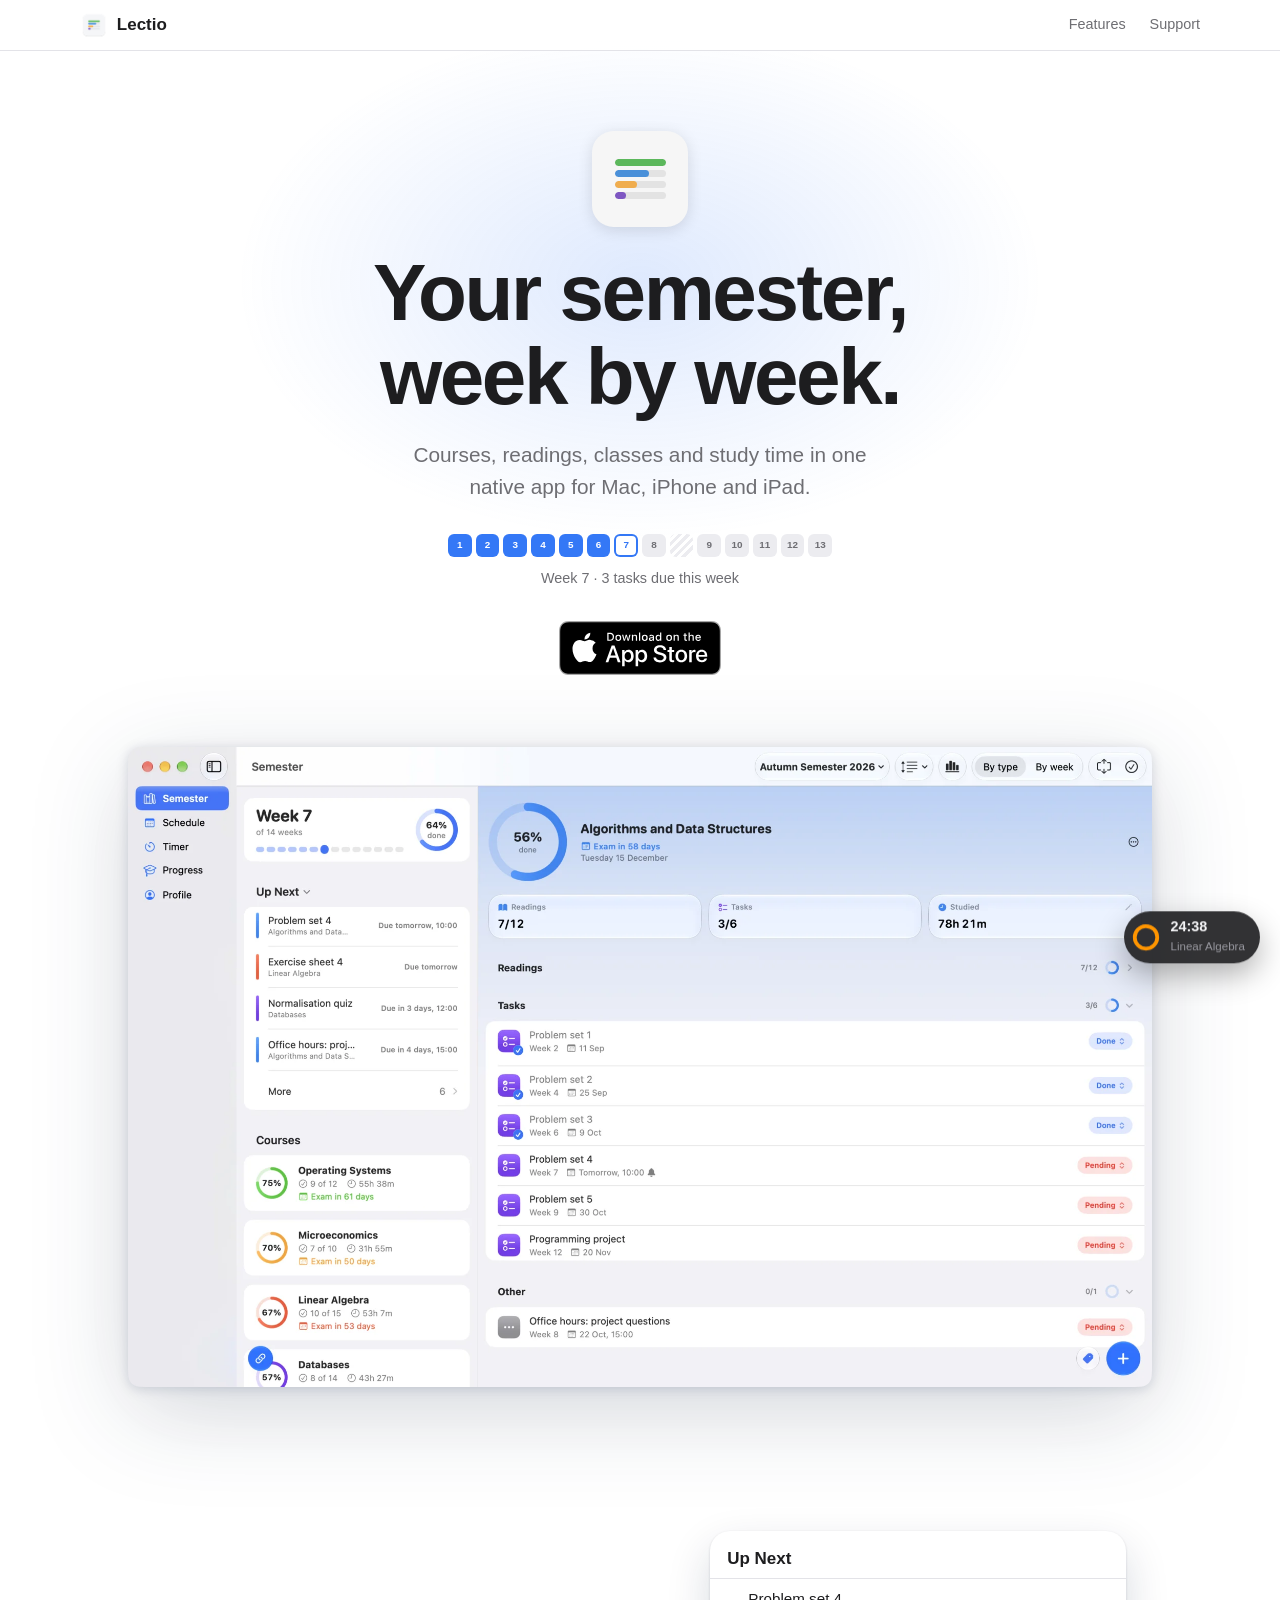
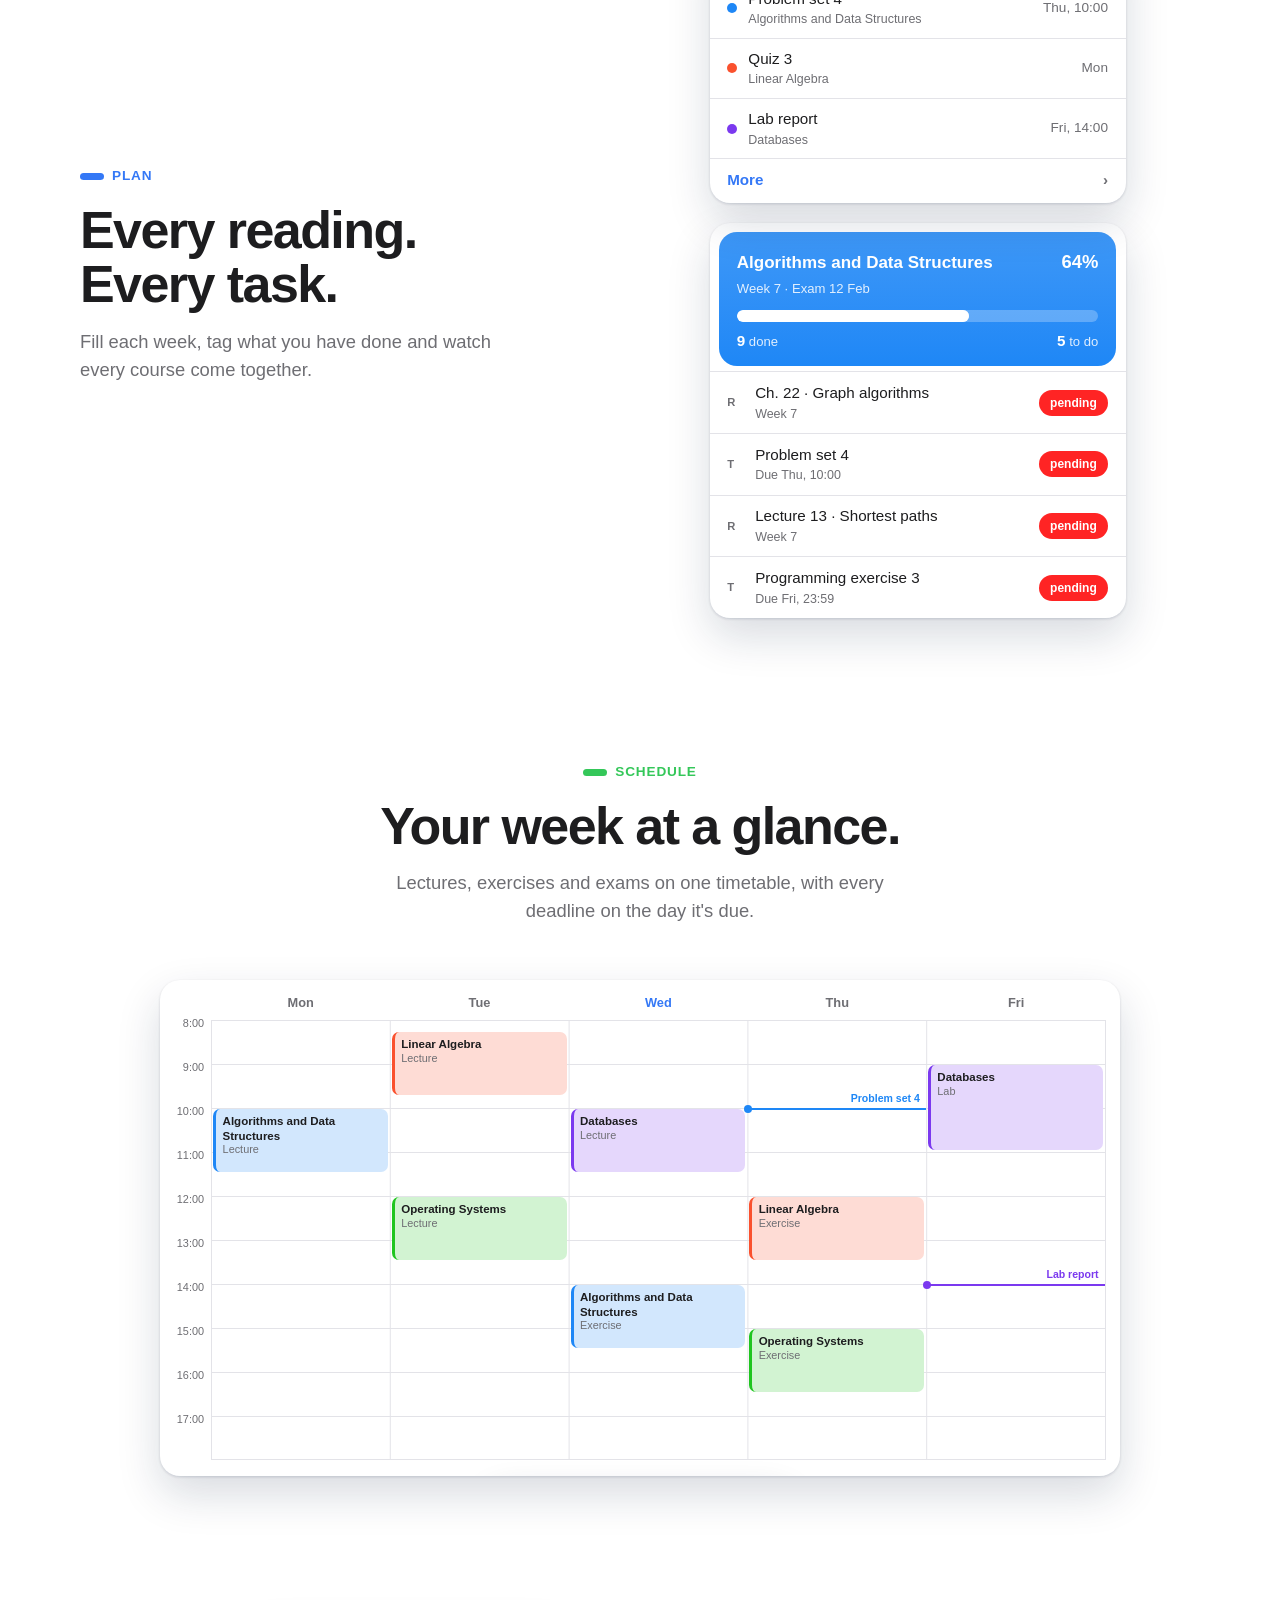
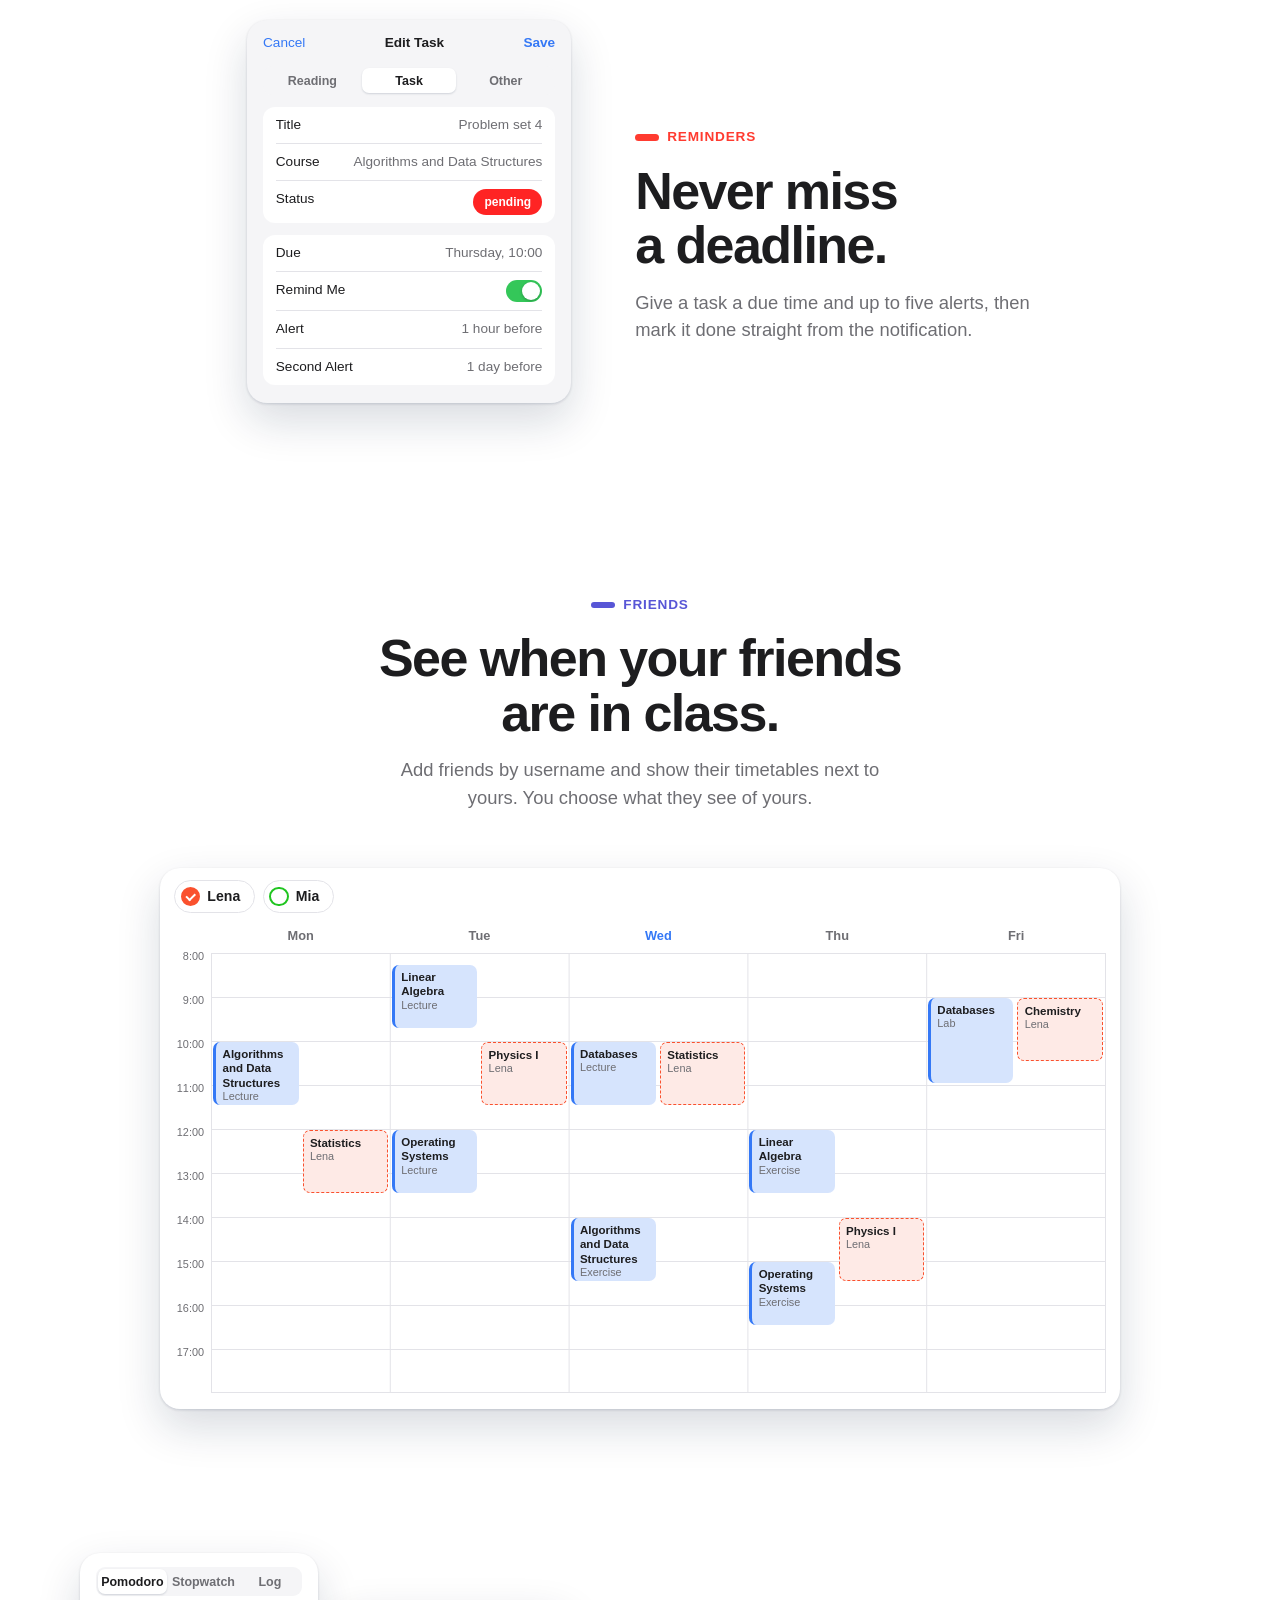
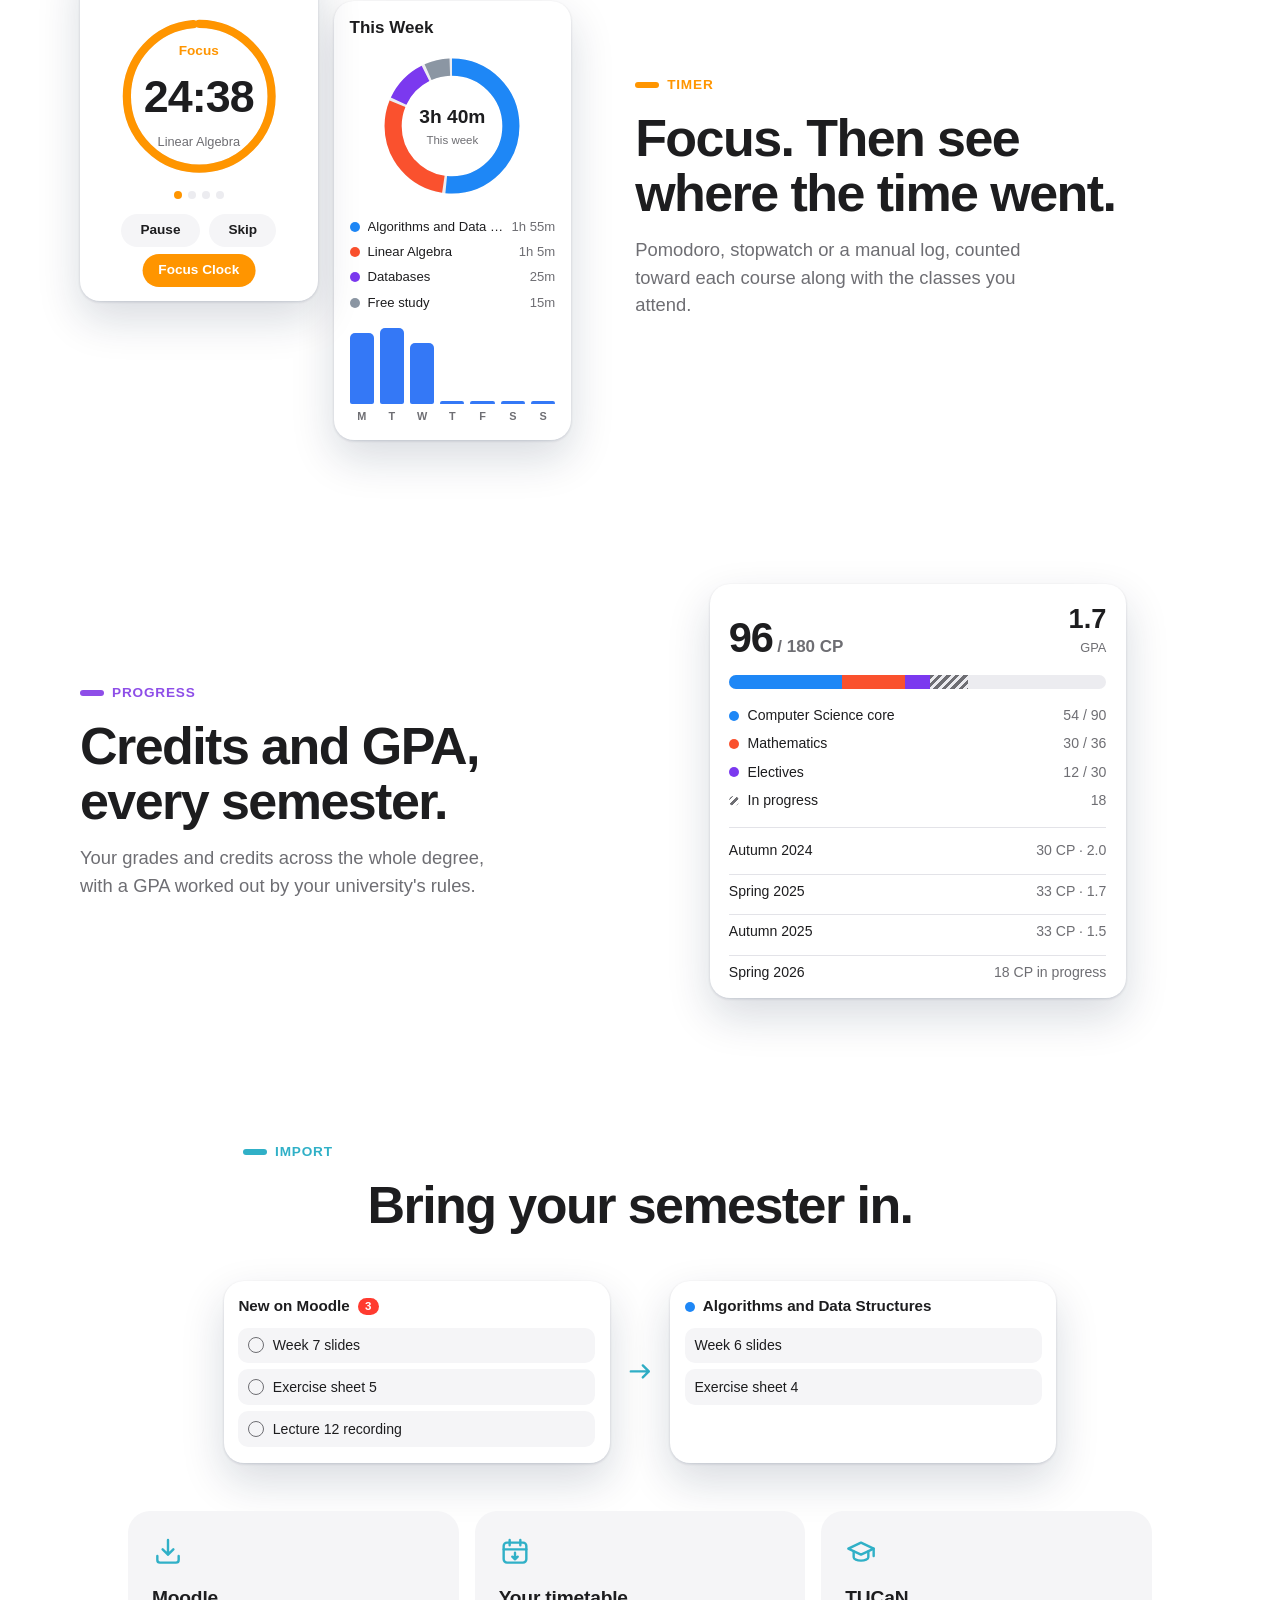
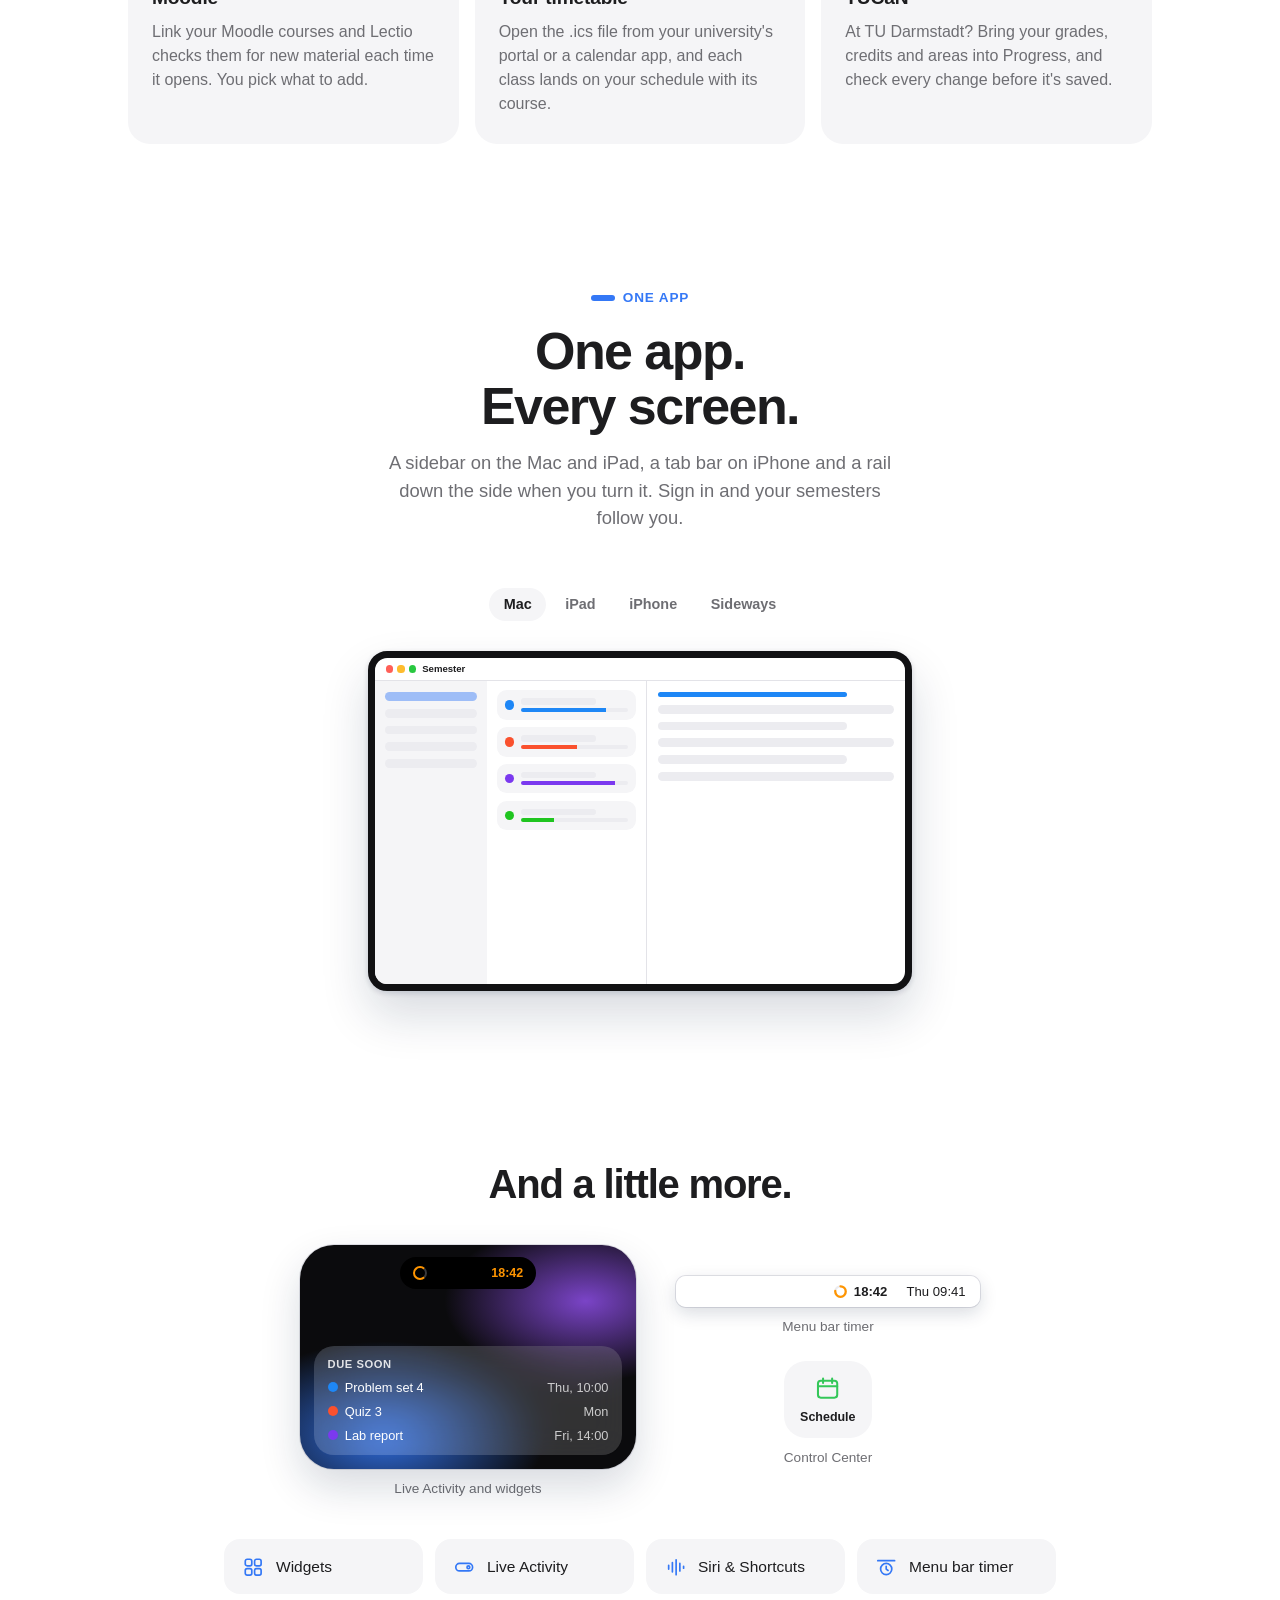
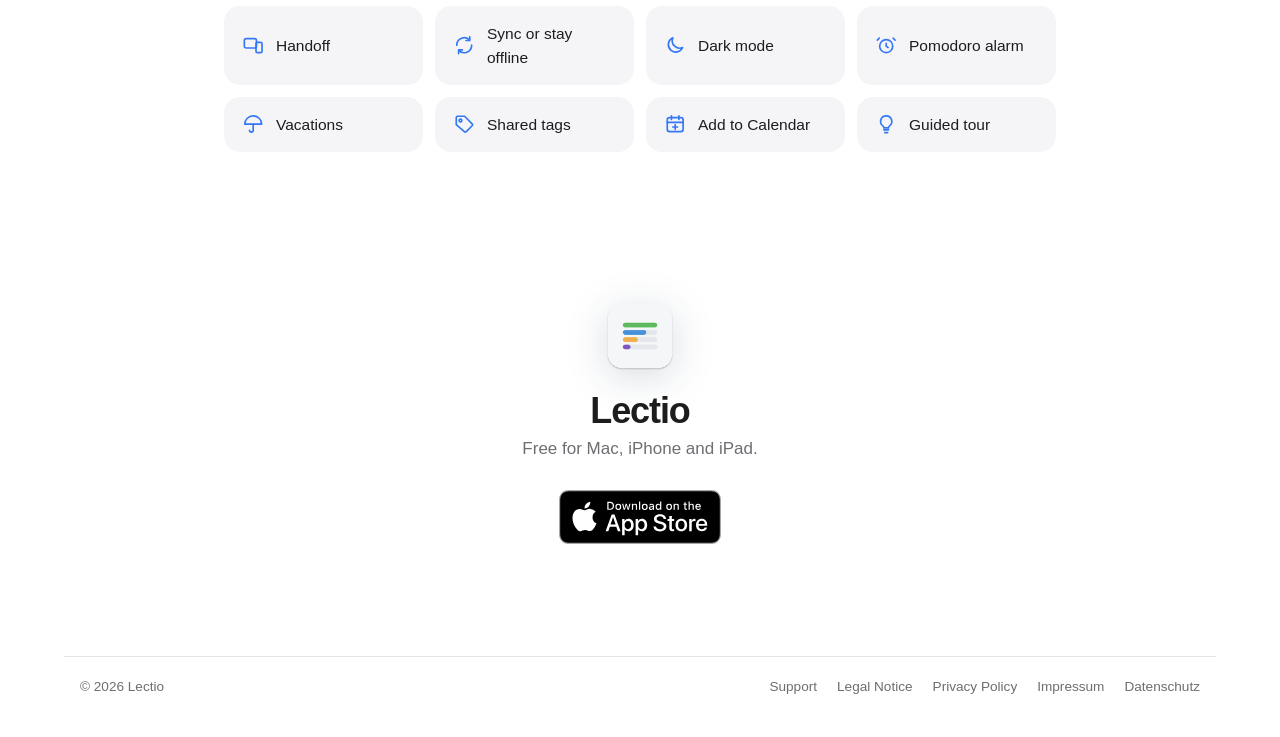
==== index.html @ 56766964 "[#] draw the course card with a layered bar instead of a ring" ====
<!doctype html>
<html lang="en">
<head>
<meta charset="utf-8">
<meta name="viewport" content="width=device-width, initial-scale=1">
<title>Lectio – Semester Planner for Mac, iPhone and iPad</title>
<meta name="description" content="Lectio plans your university semester: courses, weekly readings and tasks, your class schedule, a study timer and your credits. Free on the App Store for Mac, iPhone and iPad.">
<meta name="apple-itunes-app" content="app-id=6799411764">
<meta name="theme-color" content="#ffffff" media="(prefers-color-scheme: light)">
<meta name="theme-color" content="#0b0b0d" media="(prefers-color-scheme: dark)">
<meta property="og:type" content="website">
<meta property="og:site_name" content="Lectio">
<meta property="og:url" content="https://lectio.mateoarenas.dev/">
<meta property="og:title" content="Lectio – Semester Planner">
<meta property="og:description" content="Your semester, week by week. Free on the App Store for Mac, iPhone and iPad.">
<meta property="og:image" content="https://lectio.mateoarenas.dev/images/og-preview.jpg">
<meta property="og:image:width" content="1200">
<meta property="og:image:height" content="630">
<meta property="og:image:alt" content="Lectio's icon and the words “Your semester, week by week.” beside an iPhone showing week 7 of the semester and what is due next">
<meta name="twitter:card" content="summary_large_image">
<link rel="icon" type="image/png" href="favicon.png">
<link rel="apple-touch-icon" href="apple-touch-icon.png">
<link rel="stylesheet" href="style.css">
<script>document.documentElement.classList.add('js');</script>
</head>
<body>
<nav class="topbar">
<div class="topbar-inner">
<a class="brand" href="./"><img src="favicon.png" width="28" height="28" alt="">Lectio</a>
<p class="topbar-links">
<a href="#features">Features</a>
<a href="support.html">Support</a>
</p>
</div>
</nav>

<header class="hero">
<div class="mark hero-mark" aria-hidden="true">
<span><i style="--rest: 1"></i></span>
<span><i style="--rest: 0.684"></i></span>
<span><i style="--rest: 0.4375"></i></span>
<span><i style="--rest: 0.2206"></i></span>
</div>
<h1>Your semester,<br>week by week.</h1>
<p class="lede">Courses, readings, classes and study time in one native app for Mac, iPhone and iPad.</p>
<figure class="weeks">
<ol aria-hidden="true">
<li class="done">1</li><li class="done">2</li><li class="done">3</li><li class="done">4</li><li class="done">5</li><li class="done">6</li><li class="now">7</li><li>8</li><li class="vacation"></li><li>9</li><li>10</li><li>11</li><li>12</li><li>13</li>
</ol>
<figcaption>Week 7 · 3 tasks due this week</figcaption>
</figure>
<p class="cta"><a class="badge" href="https://apps.apple.com/app/lectio-semester-planner/id6799411764"><img src="images/app-store-badge.svg" width="162" height="54" alt="Download on the App Store"></a></p>

<div class="hero-shot">
<picture>
<source srcset="images/mac-dark.webp" media="(prefers-color-scheme: dark)">
<img class="mac" src="images/mac-course.webp" width="2000" height="1250" alt="Lectio on the Mac: a course's readings, tasks and other items next to the semester's courses and what is due next">
</picture>
</div>
</header>

<main id="features">
<section class="feature split">
<div class="copy reveal">
<p class="eyebrow" style="--c: var(--blue)">Plan</p>
<h2>Every reading.<br>Every task.</h2>
<p>Fill each week, tag what you have done and watch every course come together.</p>
</div>
<div class="visual planner reveal">
<div class="card upnext" role="img" aria-label="Up Next: Problem set 4 due Thursday at 10:00, Quiz 3 due Monday, Lab report due Friday at 14:00">
<p class="card-title">Up Next</p>
<ul aria-hidden="true">
<li style="--c: var(--ads)"><div class="row-inner"><span class="dot"></span><span class="row-text">Problem set 4<small>Algorithms and Data Structures</small></span><span class="when">Thu, 10:00</span></div></li>
<li style="--c: var(--linalg)" data-dismiss><div class="row-inner"><span class="dot"></span><span class="row-text">Quiz 3<small>Linear Algebra</small></span><span class="when">Mon</span></div><span class="swipe-action">Dismiss</span></li>
<li style="--c: var(--databases)"><div class="row-inner"><span class="dot"></span><span class="row-text">Lab report<small>Databases</small></span><span class="when">Fri, 14:00</span></div></li>
</ul>
<p class="more-row" aria-hidden="true">More<span>›</span></p>
<p class="undo-bar" aria-hidden="true">Quiz 3 dismissed<span>Undo</span></p>
</div>
<div class="card course" style="--c: var(--ads)">
<header>
<div class="course-top"><b>Algorithms and Data Structures</b><output class="course-percent">79%</output></div>
<small>Week 7 · Exam 12 Feb</small>
<div class="layers" aria-hidden="true"><i class="started" style="width: 85.71%"></i><i class="filled" style="width: 78.57%"></i></div>
<p class="layer-counts" aria-hidden="true"><span><b>11</b> done</span><span><b>1</b> started</span><span><b>2</b> to do</span></p>
</header>
<ul class="items">
<li class="done"><span class="kind" aria-label="Reading">R</span><span class="title">Ch. 22 · Graph algorithms<small>Week 7</small></span><button class="tag" type="button" style="--c: var(--tag-blue)" data-set="reading" data-tag="2">summarized</button></li>
<li><span class="kind" aria-label="Task">T</span><span class="title">Problem set 4<small>Due Thu, 10:00</small></span><button class="tag" type="button" style="--c: var(--tag-red)" data-set="task" data-tag="0">pending</button></li>
<li><span class="kind" aria-label="Reading">R</span><span class="title">Lecture 13 · Shortest paths<small>Week 7</small></span><button class="tag" type="button" style="--c: var(--tag-orange)" data-set="reading" data-tag="1">seen</button></li>
<li class="done"><span class="kind" aria-label="Task">T</span><span class="title">Programming exercise 3<small>Due Fri, 23:59</small></span><button class="tag" type="button" style="--c: var(--tag-blue)" data-set="task" data-tag="1">done</button></li>
</ul>
</div>
</div>
</section>

<section class="feature wide">
<div class="copy reveal">
<p class="eyebrow" style="--c: var(--green)">Schedule</p>
<h2>Your week at a glance.</h2>
<p>Lectures, exercises and exams on one timetable, with every deadline on the day it's due.</p>
</div>
<div class="visual reveal">
<div class="card timetable schedule-week" role="img" aria-label="A week's timetable: each course's lectures and exercises in its colour, and two deadlines on the days they are due">
<div aria-hidden="true">
<div class="tt-head"><span></span><span>Mon</span><span>Tue</span><span class="today">Wed</span><span>Thu</span><span>Fri</span></div>
<div class="tt-body">
<div class="tt-hours"><span>8:00</span><span>9:00</span><span>10:00</span><span>11:00</span><span>12:00</span><span>13:00</span><span>14:00</span><span>15:00</span><span>16:00</span><span>17:00</span></div>
<div class="tt-grid">
<div class="cls" style="--d: 1; --s: 10; --l: 1.5; --c: var(--ads)"><b>Algorithms and Data Structures</b><small>Lecture</small></div>
<div class="cls" style="--d: 2; --s: 8.25; --l: 1.5; --c: var(--linalg)"><b>Linear Algebra</b><small>Lecture</small></div>
<div class="cls" style="--d: 2; --s: 12; --l: 1.5; --c: var(--systems)"><b>Operating Systems</b><small>Lecture</small></div>
<div class="cls" style="--d: 3; --s: 10; --l: 1.5; --c: var(--databases)"><b>Databases</b><small>Lecture</small></div>
<div class="cls" style="--d: 3; --s: 14; --l: 1.5; --c: var(--ads)"><b>Algorithms and Data Structures</b><small>Exercise</small></div>
<div class="cls" style="--d: 4; --s: 12; --l: 1.5; --c: var(--linalg)"><b>Linear Algebra</b><small>Exercise</small></div>
<div class="cls" style="--d: 4; --s: 15; --l: 1.5; --c: var(--systems)"><b>Operating Systems</b><small>Exercise</small></div>
<div class="cls" style="--d: 5; --s: 9; --l: 2; --c: var(--databases)"><b>Databases</b><small>Lab</small></div>
<div class="due-mark" style="--d: 4; --s: 10; --c: var(--ads)"><span>Problem set 4</span></div>
<div class="due-mark" style="--d: 5; --s: 14; --c: var(--databases)"><span>Lab report</span></div>
<div class="drawn-class" style="--d: 1; --s: 14">New Class<small>14:00 – 15:30</small></div>
</div>
</div>
<div class="new-sheet">
<p class="sheet-tabs"><span class="on">Class</span><span>Import</span></p>
<p class="sheet-row"><span>Day</span><span>Monday</span></p>
<p class="sheet-row"><span>Time</span><span>14:00 – 15:30</span></p>
<p class="sheet-row"><span>Repeats</span><span>Every week</span></p>
</div>
</div>
</div>
</div>
</section>

<section class="feature split reverse">
<div class="copy reveal">
<p class="eyebrow" style="--c: var(--red)">Reminders</p>
<h2>Never miss<br>a deadline.</h2>
<p>Give a task a due time and up to five alerts, then mark it done straight from the notification.</p>
</div>
<div class="visual notify reveal">
<div class="card edit-sheet" role="img" aria-label="Lectio's Edit sheet for a task: Problem set 4, due Thursday at 10:00, with alerts one hour and one day before">
<div aria-hidden="true">
<p class="edit-bar"><span>Cancel</span><b>Edit Task</b><span class="save">Save</span></p>
<p class="sheet-tabs"><span>Reading</span><span class="on">Task</span><span>Other</span></p>
<div class="edit-group">
<p class="sheet-row"><span>Title</span><span>Problem set 4</span></p>
<p class="sheet-row"><span>Course</span><span>Algorithms and Data Structures</span></p>
<p class="sheet-row"><span>Status</span><span class="tag" style="--c: var(--tag-red)">pending</span></p>
</div>
<div class="edit-group">
<p class="sheet-row"><span>Due</span><span>Thursday, 10:00</span></p>
<p class="sheet-row"><span>Remind Me</span><span class="switch"></span></p>
<p class="sheet-row"><span>Alert</span><span>1 hour before</span></p>
<p class="sheet-row"><span>Second Alert</span><span>1 day before</span></p>
</div>
</div>
</div>
<div class="notification" aria-hidden="true">
<img src="favicon.png" width="38" height="38" alt="">
<div>
<p class="notification-app"><span>Lectio</span><span>now</span></p>
<p class="notification-title">Problem set 4</p>
<p>Algorithms and Data Structures</p>
<p>Due in 1 hour</p>
</div>
<span class="notification-action">Mark as Done</span>
</div>
</div>
</section>

<section class="feature wide">
<div class="copy reveal">
<p class="eyebrow" style="--c: var(--indigo)">Friends</p>
<h2>See when your friends<br>are in class.</h2>
<p>Add friends by username and show their timetables next to yours. You choose what they see of yours.</p>
</div>
<div class="visual reveal">
<div class="card timetable friends-week friends-on" style="--lanes: 2">
<p class="friend-checks">
<button class="friend-check" type="button" aria-pressed="true" data-friend="lena" style="--c: var(--lena)"><i></i>Lena</button>
<button class="friend-check" type="button" aria-pressed="false" data-friend="mia" style="--c: var(--mia)"><i></i>Mia</button>
</p>
<div role="img" aria-label="A week's timetable with your classes in blue and a friend's beside them, outlined in the friend's colour">
<div aria-hidden="true">
<div class="tt-head"><span></span><span>Mon</span><span>Tue</span><span class="today">Wed</span><span>Thu</span><span>Fri</span></div>
<div class="tt-body">
<div class="tt-hours"><span>8:00</span><span>9:00</span><span>10:00</span><span>11:00</span><span>12:00</span><span>13:00</span><span>14:00</span><span>15:00</span><span>16:00</span><span>17:00</span></div>
<div class="tt-grid">
<div class="cls mine" style="--d: 1; --s: 10; --l: 1.5; --c: var(--ads)"><b>Algorithms and Data Structures</b><small>Lecture</small></div>
<div class="cls mine" style="--d: 2; --s: 8.25; --l: 1.5; --c: var(--linalg)"><b>Linear Algebra</b><small>Lecture</small></div>
<div class="cls mine" style="--d: 2; --s: 12; --l: 1.5; --c: var(--systems)"><b>Operating Systems</b><small>Lecture</small></div>
<div class="cls mine" style="--d: 3; --s: 10; --l: 1.5; --c: var(--databases)"><b>Databases</b><small>Lecture</small></div>
<div class="cls mine" style="--d: 3; --s: 14; --l: 1.5; --c: var(--ads)"><b>Algorithms and Data Structures</b><small>Exercise</small></div>
<div class="cls mine" style="--d: 4; --s: 12; --l: 1.5; --c: var(--linalg)"><b>Linear Algebra</b><small>Exercise</small></div>
<div class="cls mine" style="--d: 4; --s: 15; --l: 1.5; --c: var(--systems)"><b>Operating Systems</b><small>Exercise</small></div>
<div class="cls mine" style="--d: 5; --s: 9; --l: 2; --c: var(--databases)"><b>Databases</b><small>Lab</small></div>
<div class="cls friend" data-friend="lena" style="--d: 1; --s: 12; --l: 1.5; --lane: 1; --c: var(--lena)"><b>Statistics</b><small>Lena</small></div>
<div class="cls friend" data-friend="lena" style="--d: 2; --s: 10; --l: 1.5; --lane: 1; --c: var(--lena)"><b>Physics I</b><small>Lena</small></div>
<div class="cls friend" data-friend="lena" style="--d: 3; --s: 10; --l: 1.5; --lane: 1; --c: var(--lena)"><b>Statistics</b><small>Lena</small></div>
<div class="cls friend" data-friend="lena" style="--d: 4; --s: 14; --l: 1.5; --lane: 1; --c: var(--lena)"><b>Physics I</b><small>Lena</small></div>
<div class="cls friend" data-friend="lena" style="--d: 5; --s: 9; --l: 1.5; --lane: 1; --c: var(--lena)"><b>Chemistry</b><small>Lena</small></div>
<div class="cls friend hidden" data-friend="mia" style="--d: 1; --s: 10; --l: 1.5; --lane: 2; --c: var(--mia)"><b>Algorithms and Data Structures</b><small>Mia</small></div>
<div class="cls friend hidden" data-friend="mia" style="--d: 2; --s: 14; --l: 2; --lane: 2; --c: var(--mia)"><b>Software Lab</b><small>Mia</small></div>
<div class="cls friend hidden" data-friend="mia" style="--d: 3; --s: 12; --l: 1.5; --lane: 2; --c: var(--mia)"><b>Logic</b><small>Mia</small></div>
<div class="cls friend hidden" data-friend="mia" style="--d: 4; --s: 12; --l: 1.5; --lane: 2; --c: var(--mia)"><b>Linear Algebra</b><small>Mia</small></div>
<div class="cls friend hidden" data-friend="mia" style="--d: 5; --s: 11; --l: 1.5; --lane: 2; --c: var(--mia)"><b>Logic</b><small>Mia</small></div>
</div>
</div>
</div>
</div>
</div>
</div>
</section>

<section class="feature split reverse">
<div class="copy reveal">
<p class="eyebrow" style="--c: var(--orange)">Timer</p>
<h2>Focus. Then see<br>where the time went.</h2>
<p>Pomodoro, stopwatch or a manual log, counted toward each course along with the classes you attend.</p>
</div>
<div class="visual timer-pair reveal">
<div class="timer-cards">
<div class="card timer-card">
<div role="img" aria-label="The pomodoro timer: 18 minutes 42 seconds left of a focus block for Linear Algebra">
<div aria-hidden="true">
<p class="sheet-tabs"><span class="on">Pomodoro</span><span>Stopwatch</span><span>Log</span></p>
<div class="timer-ring" style="--c: var(--orange)">
<svg viewBox="0 0 200 200"><circle class="ring-track" cx="100" cy="100" r="88"/><circle class="ring-fill" cx="100" cy="100" r="88" stroke-dasharray="552.92" stroke-dashoffset="139.34"/></svg>
<p class="timer-face"><span class="timer-phase">Focus</span><span class="timer-clock">18:42</span><span class="timer-course">Linear Algebra</span></p>
</div>
<p class="timer-dots"><i class="on"></i><i class="on"></i><i></i><i></i></p>
<p class="timer-buttons"><span>Pause</span><span>Skip</span></p>
<div class="phase-end">
<b>Focus block done</b>
<span>25 minutes for Linear Algebra</span>
<span class="phase-end-button go">Start Break</span>
<span class="phase-end-button">Keep Focusing</span>
</div>
</div>
</div>
<button class="focus-toggle" type="button" aria-pressed="false">Focus Clock</button>
</div>
<div class="card study-card">
<p class="card-title">This Week</p>
<div class="donut" role="img" aria-label="3 hours 40 minutes studied this week: Algorithms and Data Structures 1 hour 55 minutes, Linear Algebra 1 hour 5 minutes, Databases 25 minutes, free study 15 minutes">
<svg viewBox="0 0 160 160" aria-hidden="true"><circle class="ring-track" cx="80" cy="80" r="62"/><circle class="segment" cx="80" cy="80" r="62" style="stroke: var(--ads)" stroke-dasharray="200.63 389.56" stroke-dashoffset="0"/><circle class="segment" cx="80" cy="80" r="62" style="stroke: var(--linalg)" stroke-dasharray="112.1 389.56" stroke-dashoffset="-203.63"/><circle class="segment" cx="80" cy="80" r="62" style="stroke: var(--databases)" stroke-dasharray="41.27 389.56" stroke-dashoffset="-318.73"/><circle class="segment" cx="80" cy="80" r="62" style="stroke: var(--free-study)" stroke-dasharray="23.56 389.56" stroke-dashoffset="-363.0"/></svg>
<p class="donut-face" aria-hidden="true"><b>3h 40m</b><small>This week</small></p>
</div>
<ul class="study-legend" aria-hidden="true">
<li style="--c: var(--ads)"><span class="dot"></span><span>Algorithms and Data Structures</span><span>1h 55m</span></li>
<li style="--c: var(--linalg)"><span class="dot"></span><span>Linear Algebra</span><span>1h 5m</span></li>
<li style="--c: var(--databases)"><span class="dot"></span><span>Databases</span><span>25m</span></li>
<li style="--c: var(--free-study)"><span class="dot"></span><span>Free study</span><span>15m</span></li>
</ul>
<div class="day-bars"><button type="button" aria-pressed="false" aria-label="Monday: 1h 15m"><span class="bar" style="--h: 0.9375"></span><small>M</small></button><button type="button" aria-pressed="false" aria-label="Tuesday: 1h 20m"><span class="bar" style="--h: 1.0000"></span><small>T</small></button><button type="button" aria-pressed="false" aria-label="Wednesday: 1h 5m"><span class="bar" style="--h: 0.8125"></span><small>W</small></button><button type="button" aria-pressed="false" aria-label="Thursday: nothing yet"><span class="bar" style="--h: 0.0000"></span><small>T</small></button><button type="button" aria-pressed="false" aria-label="Friday: nothing yet"><span class="bar" style="--h: 0.0000"></span><small>F</small></button><button type="button" aria-pressed="false" aria-label="Saturday: nothing yet"><span class="bar" style="--h: 0.0000"></span><small>S</small></button><button type="button" aria-pressed="false" aria-label="Sunday: nothing yet"><span class="bar" style="--h: 0.0000"></span><small>S</small></button></div>
</div>
</div>
</div>
</section>

<section class="feature split">
<div class="copy reveal">
<p class="eyebrow" style="--c: var(--purple)">Progress</p>
<h2>Credits and GPA,<br>every semester.</h2>
<p>Your grades and credits across the whole degree, with a GPA worked out by your university's rules.</p>
</div>
<div class="visual reveal">
<div class="card progress-card" role="img" aria-label="Progress: 96 of 180 credits earned, 18 in progress, and a GPA of 1.7, gut, worked out by credits across four semesters">
<div aria-hidden="true">
<div class="progress-top">
<p class="credits"><b class="credit-count">96</b><span> / 180 CP</span></p>
<p class="gpa"><b class="gpa-value">1.7</b><span class="gpa-band">GPA · gut</span></p>
</div>
<p class="credit-bar"><i style="--c: var(--ads); --w: 30%"></i><i style="--c: var(--linalg); --w: 16.667%"></i><i style="--c: var(--databases); --w: 6.667%"></i><i class="in-progress" style="--w: 10%"></i></p>
<ul class="categories">
<li style="--c: var(--ads)"><span class="dot"></span>Computer Science core<span>54 / 90</span></li>
<li style="--c: var(--linalg)"><span class="dot"></span>Mathematics<span>30 / 36</span></li>
<li style="--c: var(--databases)"><span class="dot"></span>Electives<span>12 / 30</span></li>
<li class="in-progress"><span class="dot"></span>In progress<span>18</span></li>
</ul>
<ul class="semesters">
<li>Autumn 2024<span>30 CP · 2.0</span></li>
<li>Spring 2025<span>33 CP · 1.7</span></li>
<li>Autumn 2025<span>33 CP · 1.5</span></li>
<li>Spring 2026<span>18 CP in progress</span></li>
</ul>
</div>
</div>
</div>
</section>

<section class="feature imports" aria-labelledby="import-title">
<div class="copy reveal">
<p class="eyebrow" style="--c: var(--teal)">Import</p>
<h2 id="import-title">Bring your semester in.</h2>
</div>
<div class="moodle-sync reveal" role="img" aria-label="Three new files from Moodle, ticked and added to Algorithms and Data Structures, each marked New">
<div class="moodle-panels" aria-hidden="true">
<div class="card moodle-new">
<p class="card-title">New on Moodle <span class="badge-count none">0</span></p>
<ul>
<li class="added"><span class="check on"></span>Week 7 slides</li>
<li class="added"><span class="check on"></span>Exercise sheet 5</li>
<li class="added"><span class="check on"></span>Lecture 12 recording</li>
</ul>
</div>
<svg class="moodle-arrow" viewBox="0 0 24 24"><path d="M4 12h15m0 0-5-5m5 5-5 5"/></svg>
<div class="card moodle-course" style="--c: var(--ads)">
<p class="card-title"><span class="dot"></span>Algorithms and Data Structures</p>
<ul>
<li>Week 6 slides</li>
<li>Exercise sheet 4</li>
<li class="incoming">Week 7 slides<span class="new-pill">New</span></li>
<li class="incoming">Exercise sheet 5<span class="new-pill">New</span></li>
<li class="incoming">Lecture 12 recording<span class="new-pill">New</span></li>
</ul>
</div>
</div>
</div>
<ul class="reveal">
<li>
<svg viewBox="0 0 24 24" aria-hidden="true"><path d="M12 3v11m0 0-4-4m4 4 4-4M4 15v3a2 2 0 0 0 2 2h12a2 2 0 0 0 2-2v-3"/></svg>
<h3>Moodle</h3>
<p>Link your Moodle courses and Lectio checks them for new material each time it opens. You pick what to add.</p>
</li>
<li>
<svg viewBox="0 0 24 24" aria-hidden="true"><rect x="3.5" y="5" width="17" height="15" rx="2.5"/><path d="M3.5 10h17M8 3v4M16 3v4M12 12.5v5m0 0-2-2m2 2 2-2"/></svg>
<h3>Your timetable</h3>
<p>Open the .ics file from your university's portal or a calendar app, and each class lands on your schedule with its course.</p>
</li>
<li>
<svg viewBox="0 0 24 24" aria-hidden="true"><path d="M2.5 9.5 12 5l9.5 4.5L12 14z"/><path d="M6.5 11.5V16c0 1.4 2.5 2.5 5.5 2.5s5.5-1.1 5.5-2.5v-4.5M21.5 9.5V15"/></svg>
<h3>TUCaN</h3>
<p>At TU Darmstadt? Bring your grades, credits and areas into Progress, and check every change before it's saved.</p>
</li>
</ul>
</section>

<section class="feature wide one-app" aria-labelledby="one-app-title">
<div class="copy reveal">
<p class="eyebrow" style="--c: var(--accent)">One app</p>
<h2 id="one-app-title">One app.<br>Every screen.</h2>
<p>A sidebar on the Mac and iPad, a tab bar on iPhone and a rail down the side when you turn it. Sign in and your semesters follow you.</p>
</div>
<div class="visual reveal">
<p class="device-picker" role="group" aria-label="Show Lectio on">
<button type="button" aria-pressed="true" data-shape="mac">Mac</button>
<button type="button" aria-pressed="false" data-shape="ipad">iPad</button>
<button type="button" aria-pressed="false" data-shape="iphone">iPhone</button>
<button type="button" aria-pressed="false" data-shape="sideways">Sideways</button>
</p>
<div class="device-stage">
<div class="device" data-shape="mac" role="img" aria-label="Lectio on the Mac: a sidebar of sections, the course list and the open course">
<span class="d-top"><span class="d-lights"><i></i><i></i><i></i></span><span class="d-title">Semester</span><span class="d-tabs"><i></i><i></i><i></i><i></i><i></i></span></span>
<span class="d-rail"><i></i><i></i><i></i><i></i><i></i></span>
<span class="d-side"><i></i><i></i><i></i><i></i><i></i></span>
<span class="d-list"><span class="d-row" style="--c: var(--ads); --p: 79%"><i></i><b></b><s></s></span><span class="d-row" style="--c: var(--linalg); --p: 52%"><i></i><b></b><s></s></span><span class="d-row" style="--c: var(--databases); --p: 88%"><i></i><b></b><s></s></span><span class="d-row" style="--c: var(--systems); --p: 31%"><i></i><b></b><s></s></span></span>
<span class="d-detail"><i></i><i></i><i></i><i></i><i></i><i></i></span>
<span class="d-tab"><i></i><i></i><i></i><i></i><i></i></span>
</div>
</div>
</div>
</section>

<section class="more reveal" aria-labelledby="more-title">
<h2 id="more-title">And a little more.</h2>
<div class="system-pieces" aria-hidden="true">
<figure class="piece">
<div class="lock-screen">
<div class="island">
<p class="island-compact"><i></i><span class="island-clock">18:42</span></p>
<div class="island-open">
<p><small>Focus · Linear Algebra</small><b class="island-clock">18:42</b></p>
<p class="island-buttons"><span>❚❚</span><span>»</span></p>
</div>
</div>
<div class="widget">
<b>Due Soon</b>
<p style="--c: var(--ads)"><span class="dot"></span>Problem set 4<span>Thu, 10:00</span></p>
<p style="--c: var(--linalg)"><span class="dot"></span>Quiz 3<span>Mon</span></p>
<p style="--c: var(--databases)"><span class="dot"></span>Lab report<span>Fri, 14:00</span></p>
</div>
</div>
<figcaption>Live Activity and widgets</figcaption>
</figure>
<div class="piece-column">
<figure class="piece">
<p class="menu-bar"><span class="menu-timer"><svg viewBox="0 0 20 20"><circle cx="10" cy="10" r="7"/><circle class="menu-fill" cx="10" cy="10" r="7" stroke-dasharray="44" stroke-dashoffset="11"/></svg><span class="island-clock">18:42</span></span><span>Thu 09:41</span></p>
<figcaption>Menu bar timer</figcaption>
</figure>
<figure class="piece">
<p class="control"><svg viewBox="0 0 24 24"><rect x="3.5" y="5" width="17" height="15" rx="2.5"/><path d="M3.5 10h17M8 3v4M16 3v4"/></svg><span>Schedule</span></p>
<figcaption>Control Center</figcaption>
</figure>
</div>
</div>
<ul>
<li><svg viewBox="0 0 24 24" aria-hidden="true"><rect x="3.5" y="3.5" width="7" height="7" rx="2"/><rect x="13.5" y="3.5" width="7" height="7" rx="2"/><rect x="3.5" y="13.5" width="7" height="7" rx="2"/><rect x="13.5" y="13.5" width="7" height="7" rx="2"/></svg>Widgets</li>
<li><svg viewBox="0 0 24 24" aria-hidden="true"><rect x="3" y="8" width="18" height="8" rx="4"/><circle cx="16.5" cy="12" r="1.5"/></svg>Live Activity</li>
<li><svg viewBox="0 0 24 24" aria-hidden="true"><path d="M5 10v4M9 7v10M13 4v16M17 8v8M21 11v2"/></svg>Siri &amp; Shortcuts</li>
<li><svg viewBox="0 0 24 24" aria-hidden="true"><path d="M3 5h18"/><circle cx="12" cy="14" r="6"/><path d="M12 11v3l2 1.5"/></svg>Menu bar timer</li>
<li><svg viewBox="0 0 24 24" aria-hidden="true"><rect x="2.5" y="5" width="13" height="10" rx="2"/><rect x="15" y="9" width="6.5" height="11" rx="1.5"/></svg>Handoff</li>
<li><svg viewBox="0 0 24 24" aria-hidden="true"><path d="M20 12a8 8 0 0 1-14 5.3M4 12a8 8 0 0 1 14-5.3M18 3v4h-4M6 21v-4h4"/></svg>Sync or stay offline</li>
<li><svg viewBox="0 0 24 24" aria-hidden="true"><path d="M20 14.5A8 8 0 0 1 9.5 4a8 8 0 1 0 10.5 10.5z"/></svg>Dark mode</li>
<li><svg viewBox="0 0 24 24" aria-hidden="true"><circle cx="12" cy="13" r="7"/><path d="M12 10v3l2 1.5M4.5 4.5 2.5 6.5M19.5 4.5l2 2"/></svg>Pomodoro alarm</li>
<li><svg viewBox="0 0 24 24" aria-hidden="true"><path d="M3 12a9 9 0 0 1 18 0z"/><path d="M12 12v6.5a2 2 0 0 1-4 0"/></svg>Vacations</li>
<li><svg viewBox="0 0 24 24" aria-hidden="true"><path d="M3.5 12.4V5a1.5 1.5 0 0 1 1.5-1.5h7.4l8.1 8.1a1.5 1.5 0 0 1 0 2.1l-6.3 6.3a1.5 1.5 0 0 1-2.1 0z"/><circle cx="8" cy="8" r="1.5"/></svg>Shared tags</li>
<li><svg viewBox="0 0 24 24" aria-hidden="true"><rect x="3.5" y="5" width="17" height="15" rx="2.5"/><path d="M3.5 10h17M8 3v4M16 3v4M12 12.5v5M9.5 15h5"/></svg>Add to Calendar</li>
<li><svg viewBox="0 0 24 24" aria-hidden="true"><path d="M9.5 18h5M10.5 21h3"/><path d="M12 3a6 6 0 0 0-3.6 10.8c.7.5 1.1 1.3 1.1 2.2h5c0-.9.4-1.7 1.1-2.2A6 6 0 0 0 12 3z"/></svg>Guided tour</li>
</ul>
</section>

<section class="closing reveal">
<img src="icon-512.png" width="80" height="80" alt="">
<h2>Lectio</h2>
<p>Free for Mac, iPhone and iPad.</p>
<p class="cta"><a class="badge" href="https://apps.apple.com/app/lectio-semester-planner/id6799411764"><img src="images/app-store-badge.svg" width="162" height="54" alt="Download on the App Store" loading="lazy"></a></p>
</section>
</main>

<footer>
<p>© 2026 Lectio</p>
<p>
<a href="support.html">Support</a>
<a href="https://lectio-study-planner.github.io/lectio-legal-docs/impressum.en.html">Legal Notice</a>
<a href="https://lectio-study-planner.github.io/lectio-legal-docs/datenschutzerklaerung.en.html">Privacy Policy</a>
<a href="https://lectio-study-planner.github.io/lectio-legal-docs/impressum.de.html" lang="de">Impressum</a>
<a href="https://lectio-study-planner.github.io/lectio-legal-docs/datenschutzerklaerung.de.html" lang="de">Datenschutz</a>
</p>
</footer>

<div class="mini-player" aria-hidden="true">
<svg viewBox="0 0 32 32"><circle cx="16" cy="16" r="12"/><circle class="mini-fill" cx="16" cy="16" r="12" stroke-dasharray="75.4" stroke-dashoffset="19"/></svg>
<p><b class="mini-clock">18:42</b><small>Linear Algebra</small></p>
</div>

<script src="scenes.js" defer></script>
</body>
</html>
---- style.css ----
:root {
    color-scheme: light dark;
    --text: #1d1d1f;
    --muted: #6e6e73;
    --bg: #ffffff;
    --surface: #f5f5f7;
    --rule: #e3e3e8;
    --accent: #3478f6;
    --glow: rgb(52 120 246 / 0.16);
    --bar: rgb(255 255 255 / 0.72);
    --bezel: #111113;
    --shadow: rgb(15 30 60 / 0.16);
    --glass: rgb(255 255 255 / 0.8);
    --green: #34c759;
    --blue: #3478f6;
    --orange: #ff9500;
    --purple: #8e4ee8;
    --teal: #30b0c7;
    --indigo: #5856d6;
    --red: #ff3b30;

    /* The drawings: cards, tracks and the app's own colours */
    --card: #ffffff;
    --track: #ececf0;
    --ink: #0b0b0d;
    --mark-tile: #f6f6f6;
    --mark-track: #e3e3e3;
    /* Course colours, as the example semester wears them */
    --ads: #1e87f6;
    --linalg: #fa512e;
    --databases: #7b39ef;
    --systems: #20c520;
    /* The default reading and task tags' colours */
    --tag-red: #ff2424;
    --tag-orange: #ff720f;
    --tag-blue: #1f74ff;
    --tag-green: #11d459;
    --tag-grey: #8b96a3;
    --free-study: #8b96a3;
    /* Friends, in the colours FriendColors gives the first two */
    --lena: #fa512e;
    --mia: #20c520;

    /* Motion: one curve for what slides or fills into place, one with a
       little overshoot for what pops in, one for what changes shape. */
    --ease-out: cubic-bezier(0.22, 0.8, 0.24, 1);
    --ease-pop: cubic-bezier(0.3, 0.85, 0.3, 1.12);
    --ease-in-out: cubic-bezier(0.4, 0, 0.2, 1);
}

@media (prefers-color-scheme: dark) {
    :root {
        --text: #f5f5f7;
        --muted: #98989f;
        --bg: #0b0b0d;
        --surface: #1a1a1d;
        --rule: #2a2a2e;
        --accent: #4a8cff;
        --glow: rgb(74 140 255 / 0.18);
        --bar: rgb(11 11 13 / 0.72);
        --bezel: #2a2a2e;
        --shadow: rgb(0 0 0 / 0.5);
        --glass: rgb(44 44 48 / 0.8);
        --card: #1c1c1f;
        --track: #2e2e33;
        --mark-tile: #2b2b2b;
        --mark-track: #4d4d4d;
    }
}

* {
    box-sizing: border-box;
}

html {
    -webkit-text-size-adjust: 100%;
    scroll-behavior: smooth;
    scroll-padding-top: 4rem;
}

body {
    margin: 0;
    background: var(--bg);
    color: var(--text);
    font: 17px/1.5 -apple-system, BlinkMacSystemFont, "SF Pro Text", "Helvetica Neue", Helvetica,
        Arial, sans-serif;
    -webkit-font-smoothing: antialiased;
    overflow-wrap: break-word;
    overflow-x: clip;
}

a {
    color: var(--accent);
    text-decoration: none;
}

a:hover {
    text-decoration: underline;
}

img {
    max-width: 100%;
    height: auto;
}

h1,
h2 {
    font-family: -apple-system, BlinkMacSystemFont, "SF Pro Display", "Helvetica Neue", Helvetica,
        Arial, sans-serif;
    letter-spacing: -0.03em;
    line-height: 1.05;
    font-weight: 700;
}

/* The page's glow takes the colour of the section in the middle of the
   screen (scenes.js sets --tint from its eyebrow). */

@property --tint {
    syntax: "<color>";
    inherits: true;
    initial-value: transparent;
}

html {
    transition: --tint 1.2s var(--ease-in-out);
}

body::before {
    content: "";
    position: fixed;
    inset: 0;
    z-index: -1;
    pointer-events: none;
    background: radial-gradient(70% 50% at 50% 0%, color-mix(in srgb, var(--tint) 14%, transparent), transparent 75%);
}

/* Top bar */

.topbar {
    position: sticky;
    top: 0;
    z-index: 10;
    background: var(--bar);
    -webkit-backdrop-filter: saturate(180%) blur(20px);
    backdrop-filter: saturate(180%) blur(20px);
    border-bottom: 1px solid var(--rule);
}

.topbar-inner {
    max-width: 72rem;
    margin: 0 auto;
    padding: 0.7rem 16px;
    display: flex;
    align-items: center;
    justify-content: space-between;
}

.brand {
    display: flex;
    align-items: center;
    gap: 0.55rem;
    color: var(--text);
    font-weight: 600;
}

.brand:hover {
    text-decoration: none;
}

.brand img {
    border-radius: 7px;
}

.topbar-links {
    display: flex;
    gap: 1.5rem;
    margin: 0;
    font-size: 0.9rem;
}

.topbar-links a {
    color: var(--muted);
}

.topbar-links a:hover {
    color: var(--text);
    text-decoration: none;
}

/* Hero */

.hero {
    position: relative;
    text-align: center;
    padding: 5rem 16px 0;
    max-width: 72rem;
    margin: 0 auto;
}

.hero::before {
    content: "";
    position: absolute;
    inset: -4rem 0 auto;
    height: 46rem;
    background: radial-gradient(50% 50% at 50% 40%, var(--glow), transparent 70%);
    z-index: -1;
    pointer-events: none;
}

/* The app's mark, drawn as AppMark draws it: four bars in their tracks on
   the icon's 1024-point grid (tracks 544 by 76, 40 apart). While it is on
   screen each bar fills its track and drops back, a little after the one
   above, as on the app's loading screen (loadingMarkShares). */

.mark {
    --size: 96px;
    width: var(--size);
    height: var(--size);
    border-radius: 22.5%;
    background: var(--mark-tile);
    box-shadow: 0 calc(var(--size) * 0.03) calc(var(--size) * 0.16) rgb(0 0 0 / 0.12);
    display: grid;
    align-content: center;
    justify-content: center;
    gap: calc(var(--size) * 40 / 1024);
}

.mark span {
    display: block;
    width: calc(var(--size) * 544 / 1024);
    height: calc(var(--size) * 76 / 1024);
    border-radius: 999px;
    background: var(--mark-track);
    overflow: hidden;
}

.mark i {
    display: block;
    height: 100%;
    width: calc(var(--rest) * 100%);
    border-radius: 999px;
}

.mark span:nth-child(1) i { background: #5cb85c; }
.mark span:nth-child(2) i { background: #4a90d9; animation-delay: 0.12s; }
.mark span:nth-child(3) i { background: #f0ad4e; animation-delay: 0.24s; }
.mark span:nth-child(4) i { background: #7e57c2; animation-delay: 0.36s; }

.mark.playing i {
    animation-name: mark-fill;
    animation-duration: 2s;
    animation-iteration-count: infinite;
}

@keyframes mark-fill {
    0% { width: calc(var(--rest) * 100%); animation-timing-function: ease-in-out; }
    27.5% { width: 100%; animation-timing-function: linear; }
    47.5% { width: 100%; animation-timing-function: ease-in-out; }
    75%,
    100% { width: calc(var(--rest) * 100%); }
}

.hero-mark {
    margin: 0 auto 1.5rem;
}

/* The semester's weeks up to this one, a vacation week among them */

.weeks {
    margin: 2rem auto 0;
    max-width: 24rem;
}

.weeks ol {
    list-style: none;
    margin: 0;
    padding: 0;
    display: grid;
    grid-template-columns: repeat(14, 1fr);
    gap: 4px;
}

.weeks li {
    aspect-ratio: 1;
    border-radius: 6px;
    background: var(--track);
    color: var(--muted);
    font-size: 0.62rem;
    font-weight: 600;
    display: grid;
    place-items: center;
    transition: background 0.35s, color 0.35s, box-shadow 0.35s;
}

.weeks li.done {
    background: var(--accent);
    color: #ffffff;
}

.weeks li.now {
    background: var(--bg);
    color: var(--accent);
    box-shadow: inset 0 0 0 2px var(--accent);
}

.weeks li.now.pulse {
    animation: week-pulse 1.8s ease-in-out infinite;
}

@keyframes week-pulse {
    50% { box-shadow: inset 0 0 0 2px var(--accent), 0 0 0 5px var(--glow); }
}

.weeks li.vacation {
    background: repeating-linear-gradient(135deg, var(--track) 0 3px, transparent 3px 6px);
}

.weeks figcaption {
    margin-top: 0.65rem;
    font-size: 0.9rem;
    color: var(--muted);
}

.hero h1 {
    font-size: clamp(2.6rem, 8vw, 5rem);
    margin: 0;
}

.lede {
    max-width: 30rem;
    margin: 1.25rem auto 0;
    font-size: clamp(1.1rem, 2.4vw, 1.3rem);
    color: var(--muted);
}

.cta {
    margin: 2rem 0 0;
}

/* Apple's badge artwork, shown as it is: no shadow, filter or recolouring.
   The radius only rounds the focus ring to the badge's corners. */
.badge {
    display: inline-block;
    vertical-align: top;
    border-radius: 9px;
}

.badge img {
    display: block;
    width: auto;
    height: 54px;
}

.hero-shot {
    position: relative;
    margin: 4.5rem auto 0;
    max-width: 64rem;
}

/* The Mac shot carries the window's own rounded corners, so a drop shadow
   follows them. */

.mac {
    display: block;
    width: 100%;
    filter: drop-shadow(0 24px 48px var(--shadow)) drop-shadow(0 2px 6px var(--shadow));
}

/* As the page loads, the hero's parts rise into place one after another:
   the mark, the headline, the line under it, the weeks, the badge and last
   the Mac. Their finished place is where they stand without motion. */

@media (prefers-reduced-motion: no-preference) {
    .hero > * {
        animation: hero-rise 0.9s var(--ease-out) both;
    }

    .hero > .hero-mark {
        animation: hero-mark-in 0.8s var(--ease-pop) both;
    }

    .hero > h1 { animation-delay: 0.08s; }
    .hero > .lede { animation-delay: 0.16s; }
    .hero > .weeks { animation-delay: 0.24s; }
    .hero > .cta { animation-delay: 0.32s; }

    .hero > .hero-shot {
        animation: hero-shot-rise 1.2s var(--ease-out) 0.4s both;
    }
}

@keyframes hero-rise {
    from {
        opacity: 0;
        transform: translateY(18px);
    }
}

@keyframes hero-mark-in {
    from {
        opacity: 0;
        transform: scale(0.82);
    }
}

@keyframes hero-shot-rise {
    from {
        opacity: 0;
        transform: translateY(56px) scale(0.97);
    }
}

/* Features */

main {
    max-width: 72rem;
    margin: 0 auto;
    padding: 0 16px;
}

.feature {
    padding: 9rem 0 0;
}

.copy h2 {
    font-size: clamp(2rem, 5vw, 3.25rem);
    margin: 0;
}

.copy p {
    margin: 1rem 0 0;
    font-size: 1.15rem;
    color: var(--muted);
    max-width: 26rem;
}

.copy .eyebrow {
    display: flex;
    align-items: center;
    gap: 0.5rem;
    margin: 0 0 1rem;
    font-size: 0.85rem;
    font-weight: 600;
    letter-spacing: 0.06em;
    text-transform: uppercase;
    color: var(--c);
}

.eyebrow::before {
    content: "";
    width: 1.5rem;
    height: 0.4rem;
    border-radius: 999px;
    background: var(--c);
}

.split {
    display: grid;
    grid-template-columns: 1fr 1.15fr;
    align-items: center;
    gap: 4rem;
}

.split.reverse .copy {
    order: 2;
}

.wide {
    text-align: center;
}

.wide .copy p {
    max-width: 32rem;
    margin-left: auto;
    margin-right: auto;
}

.wide .eyebrow {
    justify-content: center;
}

.wide .visual {
    margin: 3.5rem auto 0;
    max-width: 60rem;
}

/* Drawn cards: pieces of the app's screens in its own colours */

.card {
    background: var(--card);
    border-radius: 20px;
    box-shadow: 0 18px 44px var(--shadow), 0 1px 3px var(--shadow);
    text-align: left;
    overflow: hidden;
}

.card-title {
    margin: 0 1.1rem 0.4rem;
    font-weight: 700;
}

.card ul {
    list-style: none;
    margin: 0;
    padding: 0;
}

.dot {
    flex: none;
    width: 10px;
    height: 10px;
    border-radius: 50%;
    background: var(--c);
}

.ring-track {
    stroke: var(--track);
}

.ring-fill {
    stroke: var(--c);
    stroke-linecap: round;
    transition: stroke-dashoffset 0.7s var(--ease-out);
}

/* A progress bar in the app icon's shape: a capsule per layer from the
   leading edge, started under done, over a translucent white track. */
.layers {
    position: relative;
    height: 12px;
    margin-top: 0.5rem;
    border-radius: 999px;
    background: rgba(255, 255, 255, 0.26);
    overflow: hidden;
}

.layers i {
    position: absolute;
    inset: 0 auto 0 0;
    min-width: 12px;
    border-radius: 999px;
    transition: width 0.7s var(--ease-out);
}

.layers .filled {
    background: #ffffff;
}

.layers .started {
    background: rgba(255, 255, 255, 0.55);
}

/* Plan: Up Next above a course */

.planner {
    display: grid;
    gap: 1.25rem;
    width: 100%;
    max-width: 26rem;
    margin: 0 auto;
}

.upnext {
    position: relative;
    padding-top: 0.9rem;
}

.upnext li {
    position: relative;
    background: var(--red);
    border-top: 1px solid var(--rule);
    /* One row track that closes from the row's own height to none, so the
       collapse moves from its first frame to its last. */
    display: grid;
    grid-template-rows: 1fr;
    transition: grid-template-rows 0.4s var(--ease-in-out), border-color 0.4s;
    overflow: hidden;
}

.row-inner {
    position: relative;
    z-index: 1;
    min-height: 0;
    display: grid;
    grid-template-columns: auto 1fr auto;
    align-items: center;
    gap: 0.7rem;
    padding: 0.55rem 1.1rem;
    background: var(--card);
    transition: transform 0.45s var(--ease-out),
        padding-block 0.4s var(--ease-in-out);
}

.row-text {
    min-width: 0;
    font-size: 0.95rem;
}

.row-text small,
.items .title small {
    display: block;
    color: var(--muted);
    font-size: 0.78rem;
}

.when {
    color: var(--muted);
    font-size: 0.85rem;
    font-variant-numeric: tabular-nums;
}

.swipe-action {
    position: absolute;
    right: 0;
    top: 0;
    bottom: 0;
    width: 6rem;
    display: grid;
    place-items: center;
    color: #ffffff;
    font-size: 0.85rem;
    font-weight: 600;
}

.upnext li.swiped .row-inner {
    transform: translateX(-6rem);
}

.upnext li.gone {
    grid-template-rows: 0fr;
    border-color: transparent;
}

.upnext li.gone .row-inner {
    padding-block: 0;
}

.more-row {
    display: flex;
    justify-content: space-between;
    margin: 0;
    padding: 0.6rem 1.1rem 0.7rem;
    border-top: 1px solid var(--rule);
    color: var(--accent);
    font-weight: 600;
    font-size: 0.95rem;
}

.more-row span {
    color: var(--muted);
}

.undo-bar {
    position: absolute;
    left: 50%;
    bottom: 0.6rem;
    z-index: 2;
    display: flex;
    gap: 1.1rem;
    margin: 0;
    padding: 0.5rem 1.1rem;
    border-radius: 999px;
    background: var(--glass);
    -webkit-backdrop-filter: saturate(180%) blur(20px);
    backdrop-filter: saturate(180%) blur(20px);
    box-shadow: 0 8px 24px var(--shadow), 0 0 0 1px var(--rule);
    font-size: 0.88rem;
    white-space: nowrap;
    transform: translate(-50%, 180%);
    transition: transform 0.45s var(--ease-out);
}

.undo-bar span {
    color: var(--accent);
    font-weight: 600;
}

.undo-bar.in {
    transform: translate(-50%, 0);
}

/* The course's card in its colour, as the app opens a course. */
.course header {
    display: grid;
    gap: 0.2rem;
    margin: 0.6rem 0.6rem 0.35rem;
    padding: 1rem 1.1rem 0.9rem;
    border-radius: 18px;
    color: #ffffff;
    background: linear-gradient(180deg, color-mix(in srgb, var(--c) 86%, #ffffff), var(--c));
}

.course-top {
    display: flex;
    align-items: baseline;
    gap: 0.75rem;
}

.course header b {
    flex: 1;
    min-width: 0;
    line-height: 1.3;
}

.course-percent {
    font-size: 1.15rem;
    font-weight: 700;
    font-variant-numeric: tabular-nums;
}

.course header small {
    color: rgba(255, 255, 255, 0.86);
    font-size: 0.82rem;
}

.layer-counts {
    display: flex;
    gap: 1rem;
    margin: 0.35rem 0 0;
    color: rgba(255, 255, 255, 0.86);
    font-size: 0.82rem;
}

.layer-counts b {
    color: #ffffff;
    font-size: 0.95rem;
    font-variant-numeric: tabular-nums;
}

.layer-counts span:last-child {
    margin-left: auto;
}

.items li {
    display: grid;
    grid-template-columns: auto 1fr auto;
    align-items: center;
    gap: 0.65rem;
    padding: 0.6rem 1.1rem;
    border-top: 1px solid var(--rule);
    font-size: 0.95rem;
}

.kind {
    width: 1.1rem;
    color: var(--muted);
    font-size: 0.7rem;
    font-weight: 700;
}

.items .title {
    min-width: 0;
    transition: color 0.3s;
}

.items li.done .title {
    color: var(--muted);
}

.tag {
    border: 0;
    border-radius: 999px;
    padding: 0.25rem 0.7rem;
    background: var(--c);
    color: #ffffff;
    font: inherit;
    font-size: 0.75rem;
    font-weight: 600;
    white-space: nowrap;
    cursor: pointer;
    transition: background 0.3s, filter 0.2s, transform 0.2s var(--ease-pop);
}

.tag:focus-visible {
    outline: 2px solid var(--accent);
    outline-offset: 2px;
}

.tag.bump {
    animation: tag-bump 0.35s ease;
}

@keyframes tag-bump {
    40% { transform: scale(1.15); }
}

/* Schedule: a week's timetable. Each class sits by its day (--d, Monday 1),
   start (--s, in hours) and length (--l), in its lane (--lane) of the
   timetable's --lanes, so friends' classes can stand beside it. */

.timetable {
    --hour: 44px;
    --start: 8;
    --lanes: 1;
    position: relative;
    padding: 0.8rem 0.9rem 1rem 0.4rem;
}

.tt-head,
.tt-body {
    display: grid;
    grid-template-columns: 2.8rem 1fr;
}

.tt-head {
    grid-template-columns: 2.8rem repeat(5, 1fr);
    padding-bottom: 0.5rem;
    color: var(--muted);
    font-size: 0.8rem;
    font-weight: 600;
    text-align: center;
}

.tt-head .today {
    color: var(--accent);
}

.tt-hours {
    display: grid;
    grid-template-rows: repeat(10, var(--hour));
    color: var(--muted);
    font-size: 0.68rem;
    font-variant-numeric: tabular-nums;
    text-align: right;
    padding-right: 0.45rem;
}

.tt-hours span {
    transform: translateY(-0.5em);
}

.tt-grid {
    position: relative;
    height: calc(10 * var(--hour));
    background-image:
        linear-gradient(var(--rule) 1px, transparent 1px),
        linear-gradient(90deg, var(--rule) 1px, transparent 1px);
    background-size: 100% var(--hour), 20% 100%;
    border-right: 1px solid var(--rule);
    border-bottom: 1px solid var(--rule);
}

.cls,
.drawn-class {
    position: absolute;
    top: calc((var(--s) - var(--start)) * var(--hour) + 1px);
    left: calc((var(--d) - 1) * 20% + var(--lane, 0) * 20% / var(--lanes) + 2px);
    width: calc(20% / var(--lanes) - 4px);
    height: calc(var(--l, 1.5) * var(--hour) - 3px);
    overflow: hidden;
    border-radius: 7px;
    padding: 0.3rem 0.4rem;
    font-size: 0.72rem;
    line-height: 1.25;
    text-align: left;
    overflow-wrap: normal;
    hyphens: auto;
}

.cls {
    background: color-mix(in srgb, var(--c) 20%, var(--card));
    border-left: 3px solid var(--c);
    transition: opacity 0.35s, transform 0.45s var(--ease-pop),
        left 0.5s var(--ease-out), width 0.5s var(--ease-out),
        background 0.4s, border-color 0.4s;
}

.cls b {
    display: block;
    font-weight: 600;
}

.cls small,
.drawn-class small {
    display: block;
    color: var(--muted);
    font-size: 0.68rem;
}

.cls.hidden {
    opacity: 0;
    transform: translateY(-10px) scale(0.94);
}

.due-mark {
    position: absolute;
    top: calc((var(--s) - var(--start)) * var(--hour));
    left: calc((var(--d) - 1) * 20%);
    width: 20%;
    height: 2px;
    background: var(--c);
    transition: opacity 0.4s;
}

.due-mark::before {
    content: "";
    position: absolute;
    left: -3px;
    top: -3px;
    width: 8px;
    height: 8px;
    border-radius: 50%;
    background: var(--c);
}

.due-mark span {
    position: absolute;
    right: 3px;
    bottom: 4px;
    padding: 0 3px;
    border-radius: 4px;
    background: var(--card);
    color: var(--c);
    font-size: 0.66rem;
    font-weight: 700;
    white-space: nowrap;
}

.due-mark.hidden {
    opacity: 0;
}

.drawn-class {
    height: calc(0.25 * var(--hour));
    border: 1.5px dashed var(--accent);
    background: color-mix(in srgb, var(--accent) 14%, transparent);
    color: var(--accent);
    font-weight: 700;
    opacity: 0;
    transition: height 1.1s var(--ease-out), opacity 0.2s;
}

.drawn-class.in {
    opacity: 1;
}

.drawn-class.grown {
    height: calc(1.5 * var(--hour) - 3px);
}

/* The New sheet's Class tab, filled in from the class just drawn */
.new-sheet {
    position: absolute;
    left: 50%;
    bottom: 0;
    width: min(80%, 19rem);
    padding: 0.5rem 1rem 1rem;
    border-radius: 18px 18px 0 0;
    background: var(--card);
    box-shadow: 0 -10px 34px var(--shadow), 0 0 0 1px var(--rule);
    font-size: 0.85rem;
    text-align: left;
    transform: translate(-50%, 115%);
    transition: transform 0.5s var(--ease-out);
}

.new-sheet.in {
    transform: translate(-50%, 0);
}

.new-sheet::before {
    content: "";
    display: block;
    width: 2.2rem;
    height: 4px;
    margin: 0 auto 0.6rem;
    border-radius: 999px;
    background: var(--rule);
}

.new-sheet p {
    margin: 0;
}

.sheet-tabs {
    display: flex;
    gap: 2px;
    padding: 2px;
    margin-bottom: 0.4rem !important;
    border-radius: 9px;
    background: var(--surface);
    font-size: 0.78rem;
    font-weight: 600;
}

.sheet-tabs span {
    flex: 1;
    padding: 0.2rem;
    border-radius: 7px;
    color: var(--muted);
    text-align: center;
}

.sheet-tabs .on {
    background: var(--card);
    color: var(--text);
    box-shadow: 0 1px 2px var(--shadow);
}

.sheet-row {
    display: flex;
    justify-content: space-between;
    padding: 0.4rem 0;
    border-top: 1px solid var(--rule);
}

.sheet-row span:last-child {
    color: var(--muted);
}

/* Reminders: a notification over the Edit sheet */

.notify {
    position: relative;
    padding-bottom: 3rem;
}

/* The Edit sheet of the task the notification is for */
.edit-sheet {
    width: 66%;
    max-width: 23rem;
    margin-left: auto;
    padding: 0.8rem 1rem 1.1rem;
    background: var(--surface);
    font-size: 0.85rem;
}

.edit-sheet p {
    margin: 0;
}

.edit-bar {
    display: flex;
    justify-content: space-between;
    align-items: baseline;
    margin-bottom: 0.8rem !important;
    color: var(--accent);
}

.edit-bar b {
    color: var(--text);
}

.edit-bar .save {
    font-weight: 600;
}

.edit-group {
    margin-top: 0.7rem;
    padding: 0 0.8rem;
    border-radius: 12px;
    background: var(--card);
}

.edit-group .sheet-row:first-child {
    border-top: 0;
}

.edit-group .sheet-row {
    gap: 1rem;
    padding: 0.5rem 0;
}

.edit-group .sheet-row span:last-child {
    min-width: 0;
    overflow: hidden;
    text-overflow: ellipsis;
    white-space: nowrap;
}

.edit-sheet .sheet-row .tag {
    color: #ffffff;
    cursor: default;
}

.switch {
    flex: none;
    width: 2.3rem;
    height: 1.4rem;
    border-radius: 999px;
    background: var(--green);
    position: relative;
}

.switch::after {
    content: "";
    position: absolute;
    right: 2px;
    top: 2px;
    width: calc(1.4rem - 4px);
    height: calc(1.4rem - 4px);
    border-radius: 50%;
    background: #ffffff;
    box-shadow: 0 1px 3px rgb(0 0 0 / 0.25);
}

.notification {
    transition: opacity 0.4s, transform 0.55s var(--ease-pop);
}

.notification.away {
    opacity: 0;
    transform: translateY(-24px) scale(0.96);
}

.notification-action {
    transition: transform 0.15s, filter 0.15s;
}

.notification-action.press {
    transform: scale(0.95);
    filter: brightness(0.9);
}

.notification {
    position: absolute;
    bottom: 0;
    left: 0;
    width: 68%;
    max-width: 23rem;
    display: grid;
    grid-template-columns: auto 1fr;
    align-items: start;
    gap: 0 0.75rem;
    padding: 0.85rem 1rem 1rem;
    border-radius: 24px;
    background: var(--glass);
    -webkit-backdrop-filter: saturate(180%) blur(24px);
    backdrop-filter: saturate(180%) blur(24px);
    box-shadow: 0 18px 40px var(--shadow), 0 1px 3px var(--shadow);
    font-size: 0.92rem;
    line-height: 1.35;
}

.notification img {
    border-radius: 9px;
}

.notification p {
    margin: 0;
}

.notification .notification-app {
    display: flex;
    justify-content: space-between;
    margin-bottom: 0.15rem;
    color: var(--muted);
    font-size: 0.8rem;
}

.notification-title {
    font-weight: 600;
}

.notification-action {
    grid-column: 1 / -1;
    margin-top: 0.8rem;
    padding: 0.55rem;
    border-radius: 14px;
    background: var(--surface);
    text-align: center;
    font-weight: 600;
    font-size: 0.9rem;
}

/* Timer: the pomodoro card. Focus Clock turns it into the dark, large focus
   clock; the phase-end pop-up asks what next when a block runs out. */

/* The timer and the week's study time side by side, or one above the
   other where the column is narrow. */
.timer-pair {
    container-type: inline-size;
}

.timer-cards {
    display: grid;
    grid-template-columns: 1fr 1fr;
    align-items: start;
    gap: 1rem;
}

.timer-cards .study-card {
    margin-top: 3rem;
}

@container (max-width: 30rem) {
    .timer-cards {
        grid-template-columns: minmax(0, 20rem);
        justify-content: center;
    }

    .timer-cards .study-card {
        margin-top: 0;
    }
}

.timer-card {
    position: relative;
    padding: 0.9rem 1rem 3.4rem;
    text-align: center;
    transition: background 0.5s, color 0.5s;
}

.timer-card p {
    margin: 0;
}

.timer-ring {
    position: relative;
    width: 80%;
    max-width: 13rem;
    margin: 1.1rem auto 0.8rem;
    aspect-ratio: 1;
}

.timer-ring svg {
    display: block;
    width: 100%;
    height: 100%;
    transform: rotate(-90deg);
}

.timer-ring circle {
    fill: none;
    stroke-width: 10;
}

.timer-ring .ring-fill {
    transition: stroke 0.4s;
}

.timer-face {
    position: absolute;
    inset: 0;
    display: grid;
    place-content: center;
    gap: 0.1rem;
}

.timer-phase {
    color: var(--c);
    font-size: 0.85rem;
    font-weight: 600;
}

.timer-clock {
    font-family: -apple-system, BlinkMacSystemFont, "SF Pro Display", "Helvetica Neue", sans-serif;
    font-size: clamp(2rem, 4.5vw, 2.8rem);
    font-weight: 600;
    letter-spacing: -0.02em;
    font-variant-numeric: tabular-nums;
}

.timer-course {
    color: var(--muted);
    font-size: 0.8rem;
}

.timer-dots {
    display: flex;
    justify-content: center;
    gap: 6px;
}

.timer-dots i {
    width: 8px;
    height: 8px;
    border-radius: 50%;
    background: var(--track);
}

.timer-dots i.on {
    background: var(--orange);
}

.timer-buttons {
    display: flex;
    justify-content: center;
    gap: 0.6rem;
    margin-top: 0.9rem !important;
}

.timer-buttons span {
    padding: 0.4rem 1.2rem;
    border-radius: 999px;
    background: var(--surface);
    font-size: 0.85rem;
    font-weight: 600;
}

.focus-toggle {
    position: absolute;
    left: 50%;
    bottom: 0.9rem;
    transform: translateX(-50%);
    border: 0;
    border-radius: 999px;
    padding: 0.4rem 1rem;
    background: var(--orange);
    color: #ffffff;
    font: inherit;
    font-size: 0.85rem;
    font-weight: 600;
    white-space: nowrap;
    cursor: pointer;
    transition: filter 0.2s, transform 0.2s var(--ease-pop);
}

.focus-toggle:focus-visible {
    outline: 2px solid var(--accent);
    outline-offset: 2px;
}

.timer-card.clock {
    background: #000000;
    color: #f5f5f7;
}

.timer-card.clock .sheet-tabs {
    visibility: hidden;
}

.timer-card.clock .ring-track {
    stroke: #2a2a2e;
}

.timer-card.clock .timer-buttons span {
    background: #1c1c1f;
}

.timer-card.clock .timer-course {
    color: #98989f;
}

.phase-end {
    position: absolute;
    left: 50%;
    top: 46%;
    width: 86%;
    display: grid;
    gap: 0.35rem;
    padding: 1rem;
    border-radius: 18px;
    background: var(--card);
    color: var(--text);
    box-shadow: 0 20px 50px var(--shadow), 0 0 0 1px var(--rule);
    font-size: 0.82rem;
    opacity: 0;
    pointer-events: none;
    transform: translate(-50%, -40%) scale(0.92);
    transition: opacity 0.3s, transform 0.4s var(--ease-pop);
}

.phase-end.in {
    opacity: 1;
    transform: translate(-50%, -50%);
}

.phase-end b {
    font-size: 0.95rem;
}

.phase-end > span:nth-child(2) {
    color: var(--muted);
    margin-bottom: 0.3rem;
}

.phase-end-button {
    padding: 0.45rem;
    border-radius: 10px;
    background: var(--surface);
    font-weight: 600;
    transition: transform 0.15s, filter 0.15s;
}

.phase-end-button.go {
    background: var(--green);
    color: #ffffff;
}

.phase-end-button.press {
    transform: scale(0.95);
    filter: brightness(0.9);
}

/* Study time: the week by course, and its days */

.study-card {
    padding: 0.9rem 1rem 1rem;
}

.study-card .card-title {
    margin: 0 0 0.6rem;
}

.donut {
    position: relative;
    width: 9.5rem;
    margin: 0 auto;
    aspect-ratio: 1;
}

.donut svg {
    display: block;
    width: 100%;
    height: 100%;
    transform: rotate(-90deg);
}

.donut circle {
    fill: none;
    stroke-width: 18;
}

.donut .segment {
    transition: stroke-dasharray 0.8s var(--ease-out),
        stroke-dashoffset 0.8s var(--ease-out);
}

.donut-face {
    position: absolute;
    inset: 0;
    display: grid;
    place-content: center;
    margin: 0;
    text-align: center;
}

.donut-face b {
    font-size: 1.2rem;
    font-variant-numeric: tabular-nums;
}

.donut-face small {
    color: var(--muted);
    font-size: 0.72rem;
}

.study-legend {
    display: grid;
    gap: 0.35rem;
    margin: 0.9rem 0 0 !important;
    font-size: 0.82rem;
}

.study-legend li {
    display: grid;
    grid-template-columns: auto 1fr auto;
    align-items: center;
    gap: 0.5rem;
}

.study-legend li span:nth-child(2) {
    min-width: 0;
    overflow: hidden;
    text-overflow: ellipsis;
    white-space: nowrap;
}

.study-legend li span:last-child {
    color: var(--muted);
    font-variant-numeric: tabular-nums;
}

.day-bars {
    display: grid;
    grid-template-columns: repeat(7, 1fr);
    gap: 6px;
    height: 6rem;
    margin-top: 1rem;
}

.day-bars button {
    display: grid;
    grid-template-rows: 1fr auto;
    gap: 4px;
    height: 100%;
    padding: 0;
    border: 0;
    background: none;
    color: var(--muted);
    font: inherit;
    cursor: pointer;
    transition: color 0.2s, transform 0.2s var(--ease-pop);
}

.day-bars button:focus-visible {
    outline: 2px solid var(--accent);
    outline-offset: 2px;
    border-radius: 4px;
}

.day-bars .bar {
    align-self: end;
    height: calc(var(--h) * 100%);
    min-height: 3px;
    border-radius: 5px 5px 2px 2px;
    background: var(--accent);
    transition: height 0.8s var(--ease-out), opacity 0.3s;
}

.day-bars.picked button[aria-pressed="false"] .bar {
    opacity: 0.3;
}

.day-bars small {
    font-size: 0.68rem;
    font-weight: 600;
}

.day-bars.grow-from-zero .bar {
    height: 3px;
}

/* The Mac's mini player: a timer chip in the corner of the screen. It waits
   in the page's corner while the Timer section is on screen, on screens
   wide enough to be a Mac's. */

.mini-player {
    position: fixed;
    right: 1.25rem;
    bottom: 1.25rem;
    z-index: 20;
    display: none;
    align-items: center;
    gap: 0.6rem;
    padding: 0.45rem 0.95rem 0.45rem 0.45rem;
    border-radius: 999px;
    background: rgb(28 28 30 / 0.9);
    -webkit-backdrop-filter: blur(20px);
    backdrop-filter: blur(20px);
    box-shadow: 0 12px 30px rgb(0 0 0 / 0.3);
    color: #f5f5f7;
    transform: translateY(160%);
    transition: transform 0.45s var(--ease-out);
}

.mini-player.in {
    transform: none;
}

.mini-player svg {
    width: 30px;
    height: 30px;
    transform: rotate(-90deg);
}

.mini-player circle {
    fill: none;
    stroke: #3a3a3c;
    stroke-width: 4;
}

.mini-player .mini-fill {
    stroke: var(--orange);
    stroke-linecap: round;
}

.mini-player p {
    margin: 0;
    line-height: 1.2;
}

.mini-player b {
    display: block;
    font-size: 0.9rem;
    font-variant-numeric: tabular-nums;
}

.mini-player small {
    color: #98989f;
    font-size: 0.72rem;
}

@media (min-width: 900px) and (prefers-reduced-motion: no-preference) {
    .js .mini-player {
        display: flex;
    }
}

/* Progress: credits toward the degree by category, and the GPA */

.progress-card {
    width: 100%;
    max-width: 26rem;
    margin: 0 auto;
    padding: 1.2rem 1.2rem 0.6rem;
}

.progress-card p {
    margin: 0;
}

.progress-top {
    display: flex;
    justify-content: space-between;
    align-items: end;
    gap: 1rem;
}

.credits b {
    font-family: -apple-system, BlinkMacSystemFont, "SF Pro Display", "Helvetica Neue", sans-serif;
    font-size: 2.6rem;
    letter-spacing: -0.03em;
    line-height: 1;
    font-variant-numeric: tabular-nums;
}

.credits span {
    color: var(--muted);
    font-weight: 600;
}

.gpa {
    text-align: right;
}

.gpa b {
    display: block;
    font-size: 1.7rem;
    line-height: 1.1;
    font-variant-numeric: tabular-nums;
}

.gpa span {
    color: var(--muted);
    font-size: 0.8rem;
}

.gpa .gpa-band {
    transition: opacity 0.3s;
}

.gpa .gpa-band.fading {
    opacity: 0;
}

.credit-bar {
    display: flex;
    height: 14px;
    margin: 1rem 0 !important;
    border-radius: 999px;
    overflow: hidden;
    background: var(--track);
}

.credit-bar i {
    width: var(--w);
    height: 100%;
    background: var(--c);
    transition: width 0.9s var(--ease-out);
}

.credit-bar i.in-progress,
.categories .in-progress .dot {
    background: repeating-linear-gradient(135deg, var(--muted) 0 3px, transparent 3px 6px);
}

.credit-bar.empty i {
    width: 0;
}

.categories,
.semesters {
    display: grid;
    gap: 0.45rem;
    font-size: 0.88rem;
}

.categories li,
.semesters li {
    display: flex;
    align-items: center;
    gap: 0.55rem;
}

.categories li span:last-child,
.semesters li span {
    margin-left: auto;
    color: var(--muted);
    font-variant-numeric: tabular-nums;
}

.semesters {
    margin-top: 1rem !important;
    padding-top: 0.4rem !important;
    border-top: 1px solid var(--rule);
}

.semesters li {
    padding: 0.35rem 0;
}

.semesters li + li {
    border-top: 1px solid var(--rule);
}

/* Friends: their classes beside yours, each friend in a lane of their own.
   While any friend shows, your own classes wear the accent colour. */

.friend-checks {
    display: flex;
    flex-wrap: wrap;
    gap: 0.5rem;
    margin: 0 0 0.8rem 0.5rem;
}

.friend-check {
    display: flex;
    align-items: center;
    gap: 0.45rem;
    padding: 0.3rem 0.85rem 0.3rem 0.35rem;
    border: 1px solid var(--rule);
    border-radius: 999px;
    background: var(--card);
    color: var(--text);
    font: inherit;
    font-size: 0.88rem;
    font-weight: 600;
    cursor: pointer;
    transition: background 0.2s, border-color 0.2s, transform 0.2s var(--ease-pop);
}

.friend-check:focus-visible {
    outline: 2px solid var(--accent);
    outline-offset: 2px;
}

.friend-check i {
    display: grid;
    place-items: center;
    width: 1.2rem;
    height: 1.2rem;
    border-radius: 50%;
    border: 2px solid var(--c);
    transition: background 0.25s;
}

.friend-check[aria-pressed="true"] i {
    background: var(--c);
}

.friend-check[aria-pressed="true"] i::after {
    content: "";
    width: 0.45rem;
    height: 0.22rem;
    border: 2px solid #ffffff;
    border-top: 0;
    border-right: 0;
    transform: translateY(-1px) rotate(-45deg);
}

.friends-on .cls.mine {
    --c: var(--accent) !important;
}

.cls.friend {
    border: 1.5px dashed var(--c);
    background: color-mix(in srgb, var(--c) 12%, var(--card));
}

/* Import */

.imports {
    text-align: center;
}

.imports .eyebrow {
    justify-content: center;
}

.imports > ul {
    list-style: none;
    margin: 3rem auto 0;
    padding: 0;
    max-width: 64rem;
    display: grid;
    grid-template-columns: repeat(3, 1fr);
    gap: 1rem;
    text-align: left;
}

.imports > ul > li {
    padding: 1.6rem 1.5rem 1.75rem;
    border-radius: 22px;
    background: var(--surface);
}

.imports > ul svg {
    display: block;
    width: 2rem;
    height: 2rem;
    fill: none;
    stroke: var(--teal);
    stroke-width: 1.8;
    stroke-linecap: round;
    stroke-linejoin: round;
}

.imports > ul h3 {
    margin: 1rem 0 0.4rem;
    font-size: 1.2rem;
    letter-spacing: -0.01em;
}

.imports > ul p {
    margin: 0;
    color: var(--muted);
    font-size: 1rem;
}

/* Import: new Moodle material ticked and moved into its course */

.moodle-sync {
    max-width: 52rem;
    margin: 3rem auto 0;
}

.moodle-panels {
    display: grid;
    grid-template-columns: 1fr auto 1fr;
    align-items: center;
    gap: 1rem;
}

.moodle-panels .card {
    align-self: stretch;
    padding: 0.9rem 0.9rem 1rem;
}

.moodle-panels .card-title {
    display: flex;
    align-items: center;
    gap: 0.5rem;
    margin: 0 0 0.6rem;
    font-size: 0.95rem;
}

.moodle-panels ul {
    display: grid;
    gap: 0.4rem;
}

.moodle-panels li {
    display: flex;
    align-items: center;
    gap: 0.55rem;
    padding: 0.45rem 0.6rem;
    border-radius: 10px;
    background: var(--surface);
    font-size: 0.88rem;
    transition: opacity 0.4s;
}

.moodle-new li.added {
    opacity: 0.4;
}

.badge-count {
    min-width: 1.3rem;
    padding: 0 0.4rem;
    border-radius: 999px;
    background: var(--red);
    color: #ffffff;
    font-size: 0.72rem;
    text-align: center;
    transition: opacity 0.3s;
}

.badge-count.none {
    opacity: 0;
}

.check {
    flex: none;
    width: 1rem;
    height: 1rem;
    border-radius: 50%;
    border: 1.5px solid var(--muted);
    transition: background 0.2s, border-color 0.2s;
}

.check.on {
    border-color: var(--accent);
    background: var(--accent);
}

.moodle-arrow {
    width: 1.8rem;
    height: 1.8rem;
    fill: none;
    stroke: var(--teal);
    stroke-width: 2;
    stroke-linecap: round;
    stroke-linejoin: round;
}

.new-pill {
    margin-left: auto;
    padding: 0.05rem 0.45rem;
    border-radius: 999px;
    background: color-mix(in srgb, var(--accent) 15%, transparent);
    color: var(--accent);
    font-size: 0.7rem;
    font-weight: 700;
}

.moodle-course li.incoming.waiting {
    display: none;
}

.moodle-course li.arrive {
    animation: arrive 0.5s var(--ease-pop);
}

@keyframes arrive {
    from {
        opacity: 0;
        transform: translateX(-24px);
    }
}

/* And more */

.more {
    padding: 9rem 0 0;
    text-align: center;
}

.more h2 {
    font-size: clamp(1.8rem, 4vw, 2.5rem);
    margin: 0 0 2.5rem;
}

.more ul {
    list-style: none;
    margin: 0 auto;
    padding: 0;
    max-width: 52rem;
    display: grid;
    grid-template-columns: repeat(4, 1fr);
    gap: 0.75rem;
}

.more li {
    display: flex;
    align-items: center;
    gap: 0.75rem;
    padding: 1rem 1.1rem;
    border-radius: 16px;
    background: var(--surface);
    font-weight: 500;
    font-size: 0.97rem;
    text-align: left;
}

.more svg {
    flex: none;
    width: 1.4rem;
    height: 1.4rem;
    fill: none;
    stroke: var(--accent);
    stroke-width: 1.8;
    stroke-linecap: round;
    stroke-linejoin: round;
}

/* One app: one drawn device that takes the shape of each platform's
   layout. Every size is in em of --u, so the stage scales with its width. */

.device-picker {
    display: flex;
    flex-wrap: wrap;
    justify-content: center;
    gap: 0.3rem;
    margin: 0 0 1.5rem;
}

.device-picker button {
    border: 0;
    border-radius: 999px;
    padding: 0.35rem 0.9rem;
    background: transparent;
    color: var(--muted);
    font: inherit;
    font-size: 0.9rem;
    font-weight: 600;
    cursor: pointer;
    transition: background 0.2s, color 0.2s, transform 0.2s var(--ease-pop);
}

.device-picker button[aria-pressed="true"] {
    background: var(--surface);
    color: var(--text);
}

.device-picker button:focus-visible {
    outline: 2px solid var(--accent);
    outline-offset: 2px;
}

.device-stage {
    container-type: inline-size;
    display: grid;
    place-items: center;
}

.device {
    --u: min(1rem, 2.8cqw);
    --top: 1.4em;
    --tab: 0em;
    --rail: 0em;
    --side: 7em;
    --list: 10em;
    --detail: 1fr;
    font-size: var(--u);
    width: 34em;
    height: 21.25em;
    margin-block: 0.4em calc(23em - 21.25em);
    display: grid;
    grid-template-rows: var(--top) 1fr var(--tab);
    grid-template-columns: var(--rail) var(--side) var(--list) var(--detail);
    overflow: hidden;
    border: 0.45em solid var(--bezel);
    border-radius: 1.2em;
    background: var(--card);
    box-shadow: 0 24px 48px var(--shadow), 0 2px 6px var(--shadow);
    transition-property: width, height, margin, border-radius, grid-template-columns, grid-template-rows;
    transition-duration: 0.8s;
    transition-timing-function: var(--ease-in-out);
}

.device[data-shape="ipad"] {
    --top: 2em;
    --side: 0em;
    --list: 7.5em;
    width: 16em;
    height: 21.5em;
    margin-block: 0.4em calc(23em - 21.5em);
    border-radius: 1.6em;
}

.device[data-shape="iphone"] {
    --top: 2.6em;
    --tab: 2.6em;
    --side: 0em;
    --list: 1fr;
    --detail: 0em;
    width: 10em;
    height: 21.5em;
    margin-block: 0.4em calc(23em - 21.5em);
    border-radius: 2em;
}

.device[data-shape="sideways"] {
    --top: 1.8em;
    --rail: 2.4em;
    --side: 0em;
    --list: 1fr;
    --detail: 0em;
    width: 21.5em;
    height: 10em;
    margin-block: 6.5em 6.5em;
    border-radius: 2em;
}

.device > span {
    min-width: 0;
    min-height: 0;
    overflow: hidden;
    transition: opacity 0.4s;
}

.device i,
.device b,
.device s {
    display: block;
    text-decoration: none;
}

.d-top {
    grid-column: 1 / -1;
    display: flex;
    align-items: center;
    gap: 0.4em;
    padding: 0 0.7em;
    border-bottom: 1px solid var(--rule);
}

.d-lights {
    display: flex;
    gap: 0.25em;
}

.d-lights i {
    width: 0.45em;
    height: 0.45em;
    border-radius: 50%;
    background: #ff5f57;
}

.d-lights i:nth-child(2) { background: #febc2e; }
.d-lights i:nth-child(3) { background: #28c840; }

.d-title {
    font-size: 0.6em;
    font-weight: 700;
}

.d-tabs {
    display: flex;
    gap: 0.2em;
    margin-left: auto;
    margin-right: auto;
    padding: 0.2em;
    border-radius: 999px;
    background: var(--surface);
}

.d-tabs i {
    width: 1.4em;
    height: 0.5em;
    border-radius: 999px;
    background: var(--track);
}

.d-tabs i:first-child,
.d-rail i:first-child,
.d-tab i:first-child {
    background: var(--accent);
}

.device[data-shape="mac"] .d-tabs,
.device:not([data-shape="mac"]) .d-lights,
.device[data-shape="iphone"] .d-tabs,
.device[data-shape="sideways"] .d-tabs {
    display: none;
}

.device[data-shape="ipad"] .d-title {
    display: none;
}

.d-rail {
    grid-row: 2 / 4;
    grid-column: 1;
    display: grid;
    align-content: center;
    justify-items: center;
    gap: 0.6em;
    background: var(--surface);
}

.d-rail i,
.d-tab i {
    width: 0.9em;
    height: 0.9em;
    border-radius: 0.3em;
    background: var(--track);
}

.d-side {
    grid-row: 2 / 4;
    grid-column: 2;
    display: grid;
    align-content: start;
    gap: 0.5em;
    padding: 0.7em 0.6em;
    background: var(--surface);
}

.d-side i {
    height: 0.55em;
    border-radius: 0.3em;
    background: var(--track);
}

.d-side i:first-child {
    background: color-mix(in srgb, var(--accent) 45%, transparent);
}

.d-list {
    grid-row: 2;
    grid-column: 3;
    display: grid;
    align-content: start;
    gap: 0.45em;
    padding: 0.6em;
    border-right: 1px solid var(--rule);
}

.d-row {
    display: grid;
    grid-template-columns: 0.6em 1fr;
    align-items: center;
    gap: 0.2em 0.45em;
    padding: 0.5em;
    border-radius: 0.6em;
    background: var(--surface);
}

.d-row i {
    grid-row: span 2;
    width: 0.6em;
    height: 0.6em;
    border-radius: 50%;
    background: var(--c);
}

.d-row b {
    height: 0.4em;
    width: 70%;
    border-radius: 0.2em;
    background: var(--track);
}

.d-row s {
    height: 0.25em;
    border-radius: 0.2em;
    background: linear-gradient(90deg, var(--c) var(--p), var(--track) var(--p));
}

.d-detail {
    grid-row: 2;
    grid-column: 4;
    display: grid;
    align-content: start;
    gap: 0.5em;
    padding: 0.7em;
}

.d-detail i {
    height: 0.55em;
    border-radius: 0.3em;
    background: var(--track);
}

.d-detail i:first-child {
    height: 0.3em;
    background: var(--ads);
}

.d-detail i:nth-child(odd) {
    width: 80%;
}

.d-tab {
    grid-row: 3;
    grid-column: 1 / -1;
    display: flex;
    justify-content: space-around;
    align-items: center;
    padding: 0 0.6em;
    border-top: 1px solid var(--rule);
}

/* And more: small working pieces of the system features */

.system-pieces {
    display: flex;
    flex-wrap: wrap;
    justify-content: center;
    align-items: center;
    gap: 1.5rem 2.5rem;
    margin: 0 auto 2.5rem;
    max-width: 52rem;
}

.piece {
    margin: 0;
}

.piece figcaption {
    margin-top: 0.6rem;
    color: var(--muted);
    font-size: 0.85rem;
}

.piece-column {
    display: grid;
    gap: 1.5rem;
    justify-items: center;
}

.lock-screen {
    position: relative;
    width: min(21rem, 86vw);
    height: 14rem;
    overflow: hidden;
    border-radius: 34px;
    background:
        radial-gradient(80% 70% at 25% 85%, rgb(52 120 246 / 0.9), transparent 60%),
        radial-gradient(70% 60% at 85% 25%, rgb(142 78 232 / 0.85), transparent 60%),
        var(--ink);
    box-shadow: 0 18px 40px var(--shadow), 0 0 0 1px var(--rule);
    text-align: left;
}

.island {
    position: absolute;
    left: 50%;
    top: 12px;
    z-index: 1;
    width: 8.5rem;
    height: 2rem;
    overflow: hidden;
    border-radius: 999px;
    background: #000000;
    color: #f5f5f7;
    transform: translateX(-50%);
    transition: width 0.55s var(--ease-pop), height 0.55s var(--ease-pop),
        border-radius 0.55s;
}

.island p {
    margin: 0;
}

.island-compact,
.island-open {
    position: absolute;
    inset: 0;
    transition: opacity 0.3s;
}

.island-compact {
    display: flex;
    justify-content: space-between;
    align-items: center;
    padding: 0 0.8rem;
    color: var(--orange);
    font-size: 0.78rem;
    font-weight: 700;
    font-variant-numeric: tabular-nums;
}

.island-compact i {
    width: 0.9rem;
    height: 0.9rem;
    border-radius: 50%;
    border: 2.5px solid var(--orange);
    border-right-color: #3a3a3c;
}

.island-open {
    display: flex;
    justify-content: space-between;
    align-items: center;
    padding: 0 1.1rem;
    opacity: 0;
}

.island-open small {
    display: block;
    color: #98989f;
    font-size: 0.72rem;
}

.island-open b {
    color: var(--orange);
    font-size: 1.7rem;
    font-weight: 600;
    font-variant-numeric: tabular-nums;
    line-height: 1.1;
}

.island-buttons {
    display: flex;
    gap: 0.4rem;
}

.island-buttons span {
    display: grid;
    place-items: center;
    width: 2rem;
    height: 2rem;
    border-radius: 50%;
    background: #2c2c2e;
    font-size: 0.7rem;
}

.island.open {
    width: calc(100% - 20px);
    height: 5.6rem;
    border-radius: 30px;
}

.island.open .island-compact {
    opacity: 0;
}

.island.open .island-open {
    opacity: 1;
    transition-delay: 0.2s;
}

.widget {
    position: absolute;
    left: 14px;
    right: 14px;
    bottom: 14px;
    display: grid;
    gap: 0.3rem;
    padding: 0.65rem 0.85rem;
    border-radius: 20px;
    background: rgb(255 255 255 / 0.16);
    -webkit-backdrop-filter: blur(16px);
    backdrop-filter: blur(16px);
    color: #ffffff;
    font-size: 0.8rem;
}

.widget b {
    font-size: 0.7rem;
    letter-spacing: 0.05em;
    text-transform: uppercase;
    opacity: 0.85;
}

.widget p {
    display: flex;
    align-items: center;
    gap: 0.45rem;
    margin: 0;
}

.widget p span:last-child {
    margin-left: auto;
    opacity: 0.75;
}

.menu-bar {
    display: flex;
    justify-content: flex-end;
    align-items: center;
    gap: 1.2rem;
    width: min(19rem, 86vw);
    margin: 0;
    padding: 0.35rem 0.9rem;
    border-radius: 10px;
    background: var(--glass);
    -webkit-backdrop-filter: blur(20px);
    backdrop-filter: blur(20px);
    box-shadow: 0 6px 18px var(--shadow), 0 0 0 1px var(--rule);
    font-size: 0.82rem;
    font-weight: 500;
    font-variant-numeric: tabular-nums;
}

.menu-timer {
    display: flex;
    align-items: center;
    gap: 0.35rem;
    font-weight: 600;
}

.menu-timer svg {
    width: 15px;
    height: 15px;
    transform: rotate(-90deg);
}

.menu-timer circle {
    fill: none;
    stroke: var(--track);
    stroke-width: 3;
}

.menu-timer .menu-fill {
    stroke: var(--orange);
}

.control {
    display: grid;
    justify-items: center;
    gap: 0.35rem;
    width: 5.5rem;
    margin: 0;
    padding: 0.9rem 0.5rem 0.7rem;
    border-radius: 22px;
    background: var(--surface);
    font-size: 0.78rem;
    font-weight: 600;
}

.control svg {
    width: 1.7rem;
    height: 1.7rem;
    fill: none;
    stroke: var(--green);
    stroke-width: 1.8;
    stroke-linecap: round;
}

/* Closing */

.closing {
    text-align: center;
    padding: 9rem 0 7rem;
}

.closing > img {
    display: block;
    margin: 0 auto 1rem;
    filter: drop-shadow(0 8px 20px var(--shadow));
}

.closing h2 {
    font-size: 2.25rem;
    margin: 0;
}

.closing p {
    margin: 0.4rem 0 0;
    color: var(--muted);
}

.closing .cta {
    margin-top: 1.75rem;
}

/* Scroll reveal */

.js .reveal {
    opacity: 0;
    transform: translateY(28px);
    transition: opacity 0.8s ease, transform 0.8s var(--ease-out);
}

.js .reveal.shown {
    opacity: 1;
    transform: none;
}

/* The drawings' controls answer the pointer: they lighten under it and
   give a little as they are pressed. */

@media (hover: hover) {
    button.tag:hover,
    .focus-toggle:hover {
        filter: brightness(1.08);
    }

    .friend-check:hover {
        border-color: color-mix(in srgb, var(--c) 45%, var(--rule));
        background: var(--surface);
    }

    .day-bars button:hover {
        color: var(--text);
    }

    .device-picker button:hover {
        color: var(--text);
    }

    .device-picker button[aria-pressed="false"]:hover {
        background: color-mix(in srgb, var(--surface) 60%, transparent);
    }
}

@media (prefers-reduced-motion: no-preference) {
    button.tag:active,
    .friend-check:active,
    .device-picker button:active {
        transform: scale(0.95);
    }

    .day-bars button:active {
        transform: scale(0.92);
    }

    .focus-toggle:active {
        transform: translateX(-50%) scale(0.95);
    }
}

/* Side by side, a section's drawing follows its words a beat later. */
@media (min-width: 761px) {
    .js .feature .reveal + .reveal {
        transition-delay: 0.12s;
    }

    .js .feature .reveal + .reveal + .reveal {
        transition-delay: 0.24s;
    }
}

@media (prefers-reduced-motion: reduce) {
    html {
        scroll-behavior: auto;
    }

    .js .reveal {
        opacity: 1;
        transform: none;
        transition: none;
    }

    .tag.bump {
        animation: none;
    }
}

/* Narrow screens */

@media (max-width: 760px) {
    .hero {
        padding-top: 3.5rem;
    }

    .hero-shot {
        margin-top: 3rem;
    }

    .feature {
        padding-top: 6rem;
    }

    .split {
        grid-template-columns: 1fr;
        gap: 3rem;
        text-align: center;
    }

    .split .copy p {
        margin-left: auto;
        margin-right: auto;
    }

    .split .eyebrow {
        justify-content: center;
    }

    .split.reverse .copy {
        order: 0;
    }

    .wide .visual {
        margin-top: 2.5rem;
    }

    .notify {
        padding-bottom: 4.5rem;
    }

    .edit-sheet {
        width: 78%;
        font-size: 0.8rem;
    }

    .notification {
        width: 82%;
        font-size: 0.85rem;
        text-align: left;
    }

    .imports > ul {
        grid-template-columns: 1fr;
        margin-top: 2.5rem;
    }

    .moodle-panels {
        grid-template-columns: 1fr;
    }

    .moodle-arrow {
        justify-self: center;
        transform: rotate(90deg);
    }

    .more {
        padding-top: 6rem;
    }

    .more ul {
        grid-template-columns: 1fr 1fr;
    }

    .timetable {
        --hour: 36px;
        padding-right: 0.5rem;
    }

    .tt-head,
    .tt-body {
        grid-template-columns: 2.1rem 1fr;
    }

    .tt-head {
        grid-template-columns: 2.1rem repeat(5, 1fr);
    }

    .tt-hours {
        font-size: 0.6rem;
        padding-right: 0.3rem;
    }

    .cls,
    .drawn-class {
        padding: 0.2rem 0.25rem;
        font-size: 0.6rem;
        border-radius: 5px;
    }

    .cls small,
    .drawn-class small,
    .due-mark span {
        display: none;
    }

    .friends-on .cls b {
        display: none;
    }

    .closing {
        padding: 6rem 0 5rem;
    }
}

/* Footer */

footer {
    max-width: 72rem;
    margin: 0 auto;
    display: flex;
    flex-wrap: wrap;
    justify-content: space-between;
    gap: 0.5rem 1.5rem;
    border-top: 1px solid var(--rule);
    padding: 1.25rem 16px 2.5rem;
    font-size: 0.85rem;
    color: var(--muted);
}

footer p {
    margin: 0;
    display: flex;
    flex-wrap: wrap;
    gap: 0.25rem 1.25rem;
}

footer a {
    color: var(--muted);
}

footer a:hover {
    color: var(--text);
}

/* Support page: the questions, then the feedback form */

main.narrow {
    max-width: 36rem;
    padding-top: 1.5rem;
    padding-bottom: 4rem;
}

nav.back {
    font-size: 0.9rem;
    margin-bottom: 2rem;
}

main.narrow h1 {
    font-size: 2.2rem;
    margin: 0 0 0.5rem;
}

main.narrow h2 {
    font-size: 1.5rem;
    margin: 3rem 0 1rem;
}

.lede-left {
    color: var(--muted);
    margin: 0 0 1.5rem;
}

.faq details {
    border-bottom: 1px solid var(--rule);
}

.faq details:first-child {
    border-top: 1px solid var(--rule);
}

.faq summary {
    cursor: pointer;
    padding: 0.9rem 1.75rem 0.9rem 0;
    font-weight: 600;
    list-style: none;
    position: relative;
}

.faq summary::-webkit-details-marker {
    display: none;
}

.faq summary::after {
    content: "+";
    position: absolute;
    right: 0.25rem;
    top: 0.8rem;
    color: var(--muted);
    font-weight: 400;
    font-size: 1.2rem;
}

.faq details[open] summary::after {
    content: "−";
}

.faq details p {
    margin: 0 0 1.1rem;
    color: var(--muted);
}

form label {
    display: block;
    font-weight: 600;
    font-size: 0.95rem;
    margin: 1.25rem 0 0.4rem;
}

form input[type="text"],
form textarea {
    display: block;
    width: 100%;
    font: inherit;
    color: var(--text);
    background: var(--surface);
    border: 1px solid var(--rule);
    border-radius: 10px;
    padding: 0.6rem 0.75rem;
}

form input[type="text"]:focus,
form textarea:focus {
    outline: 2px solid var(--accent);
    outline-offset: -1px;
}

form textarea {
    resize: vertical;
}

.hint {
    margin: 0.5rem 0 0;
    font-size: 0.85rem;
    color: var(--muted);
}

.segmented {
    display: inline-flex;
    border: 0;
    padding: 3px;
    margin: 0;
    background: var(--surface);
    border-radius: 10px;
}

.segmented legend {
    position: absolute;
    width: 1px;
    height: 1px;
    overflow: hidden;
    clip: rect(0 0 0 0);
}

.segmented label {
    margin: 0;
    padding: 0.4rem 1rem;
    border-radius: 8px;
    font-weight: 500;
    cursor: pointer;
}

.segmented input {
    position: absolute;
    opacity: 0;
}

.segmented label:has(input:checked) {
    background: var(--bg);
    box-shadow: 0 1px 3px rgb(0 0 0 / 0.15);
}

.segmented label:has(input:focus-visible) {
    outline: 2px solid var(--accent);
}

.trap {
    position: absolute;
    left: -10000px;
}

#status {
    min-height: 1.5rem;
    margin: 1.25rem 0 0.75rem;
    font-size: 0.95rem;
    color: var(--muted);
}

#status.error {
    color: #d93025;
}

#status.ok {
    color: var(--green);
}

form button {
    font: inherit;
    font-weight: 600;
    color: #ffffff;
    background: var(--accent);
    border: 0;
    border-radius: 999px;
    padding: 0.6rem 1.75rem;
    cursor: pointer;
}

form button:disabled {
    opacity: 0.5;
    cursor: default;
}
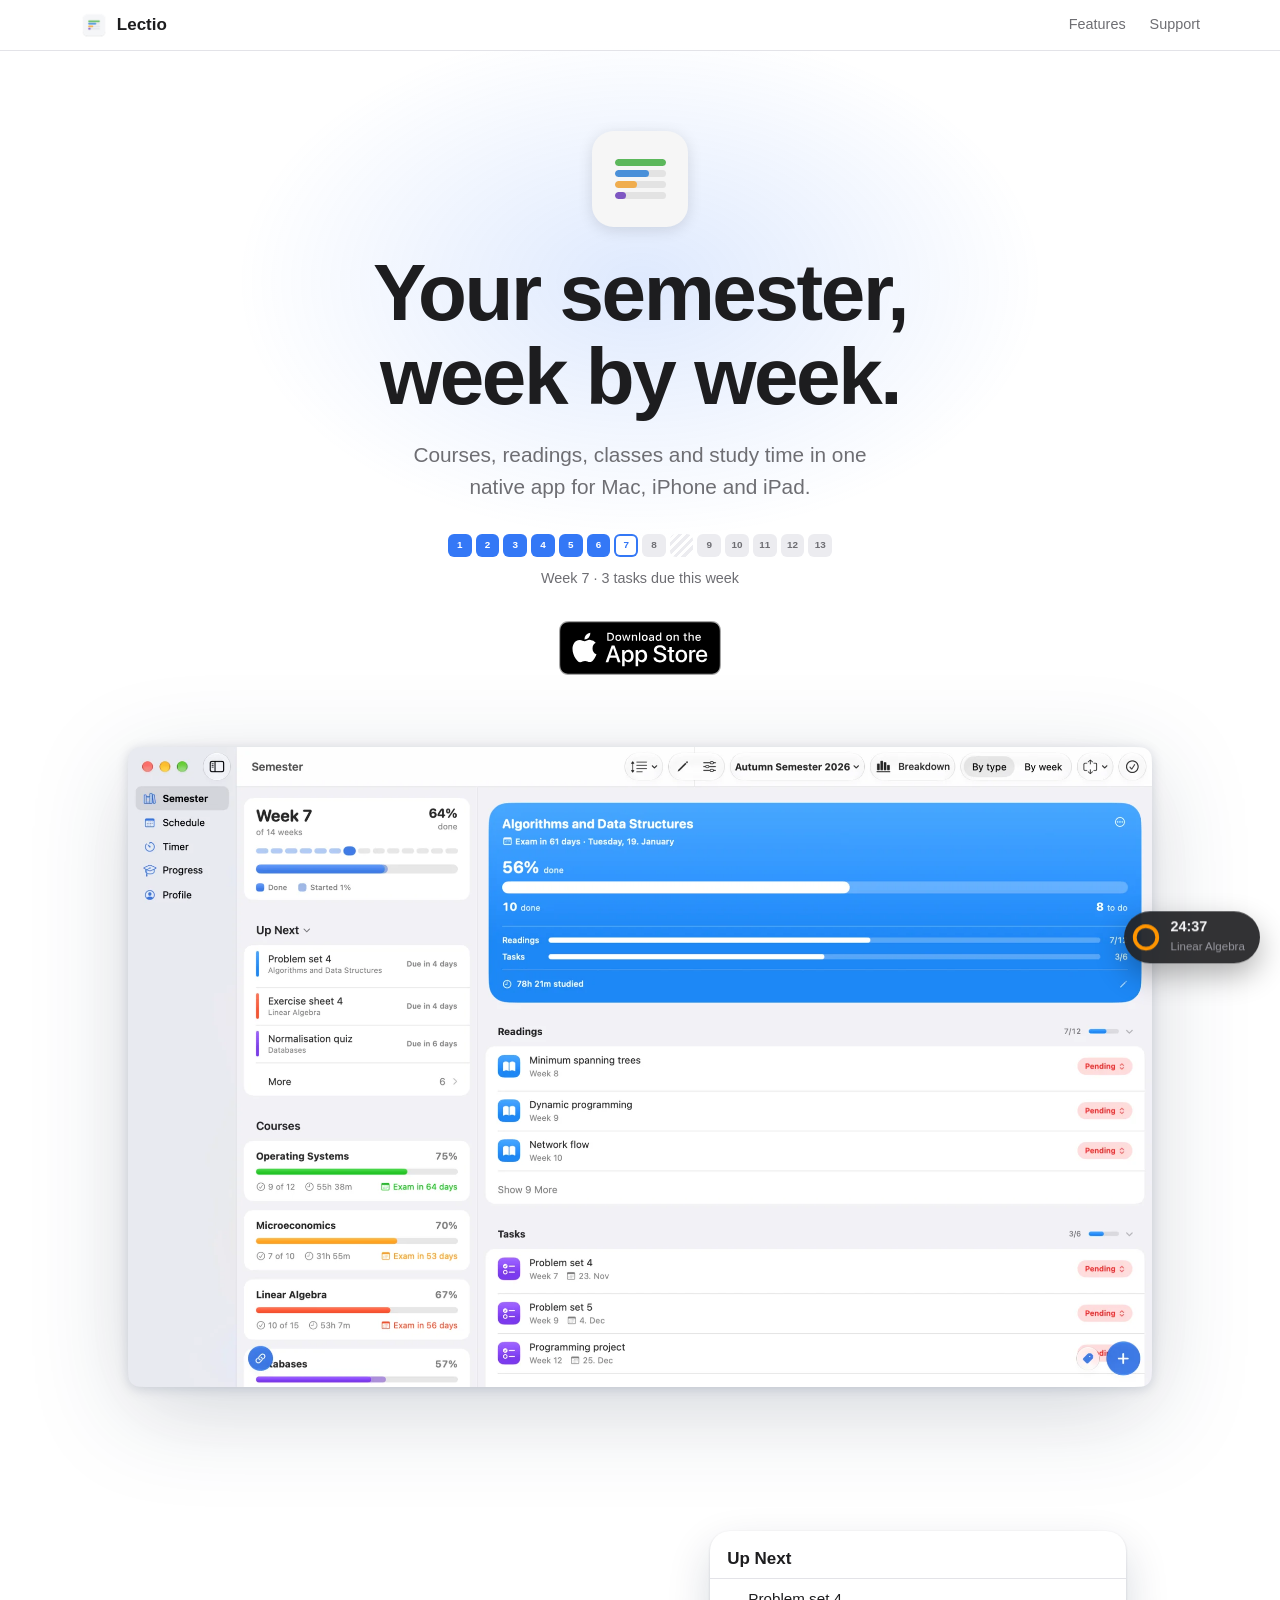
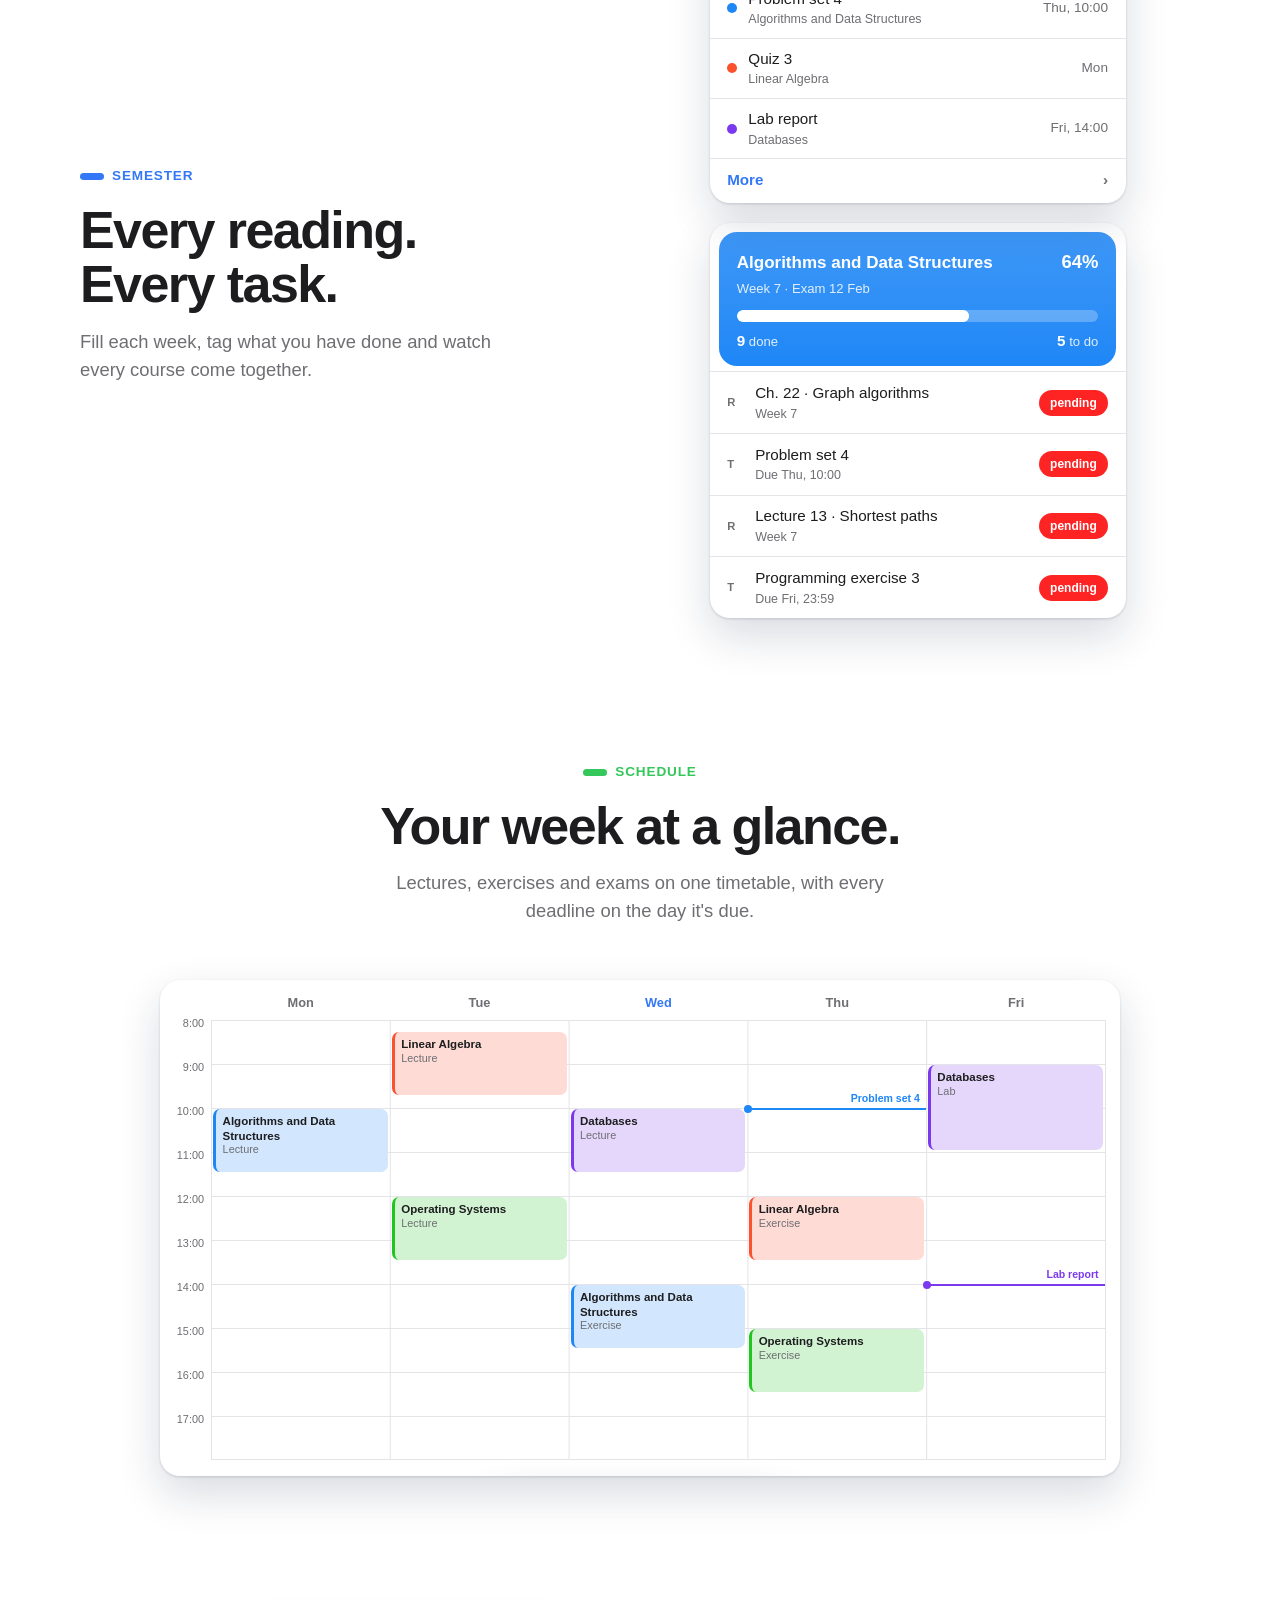
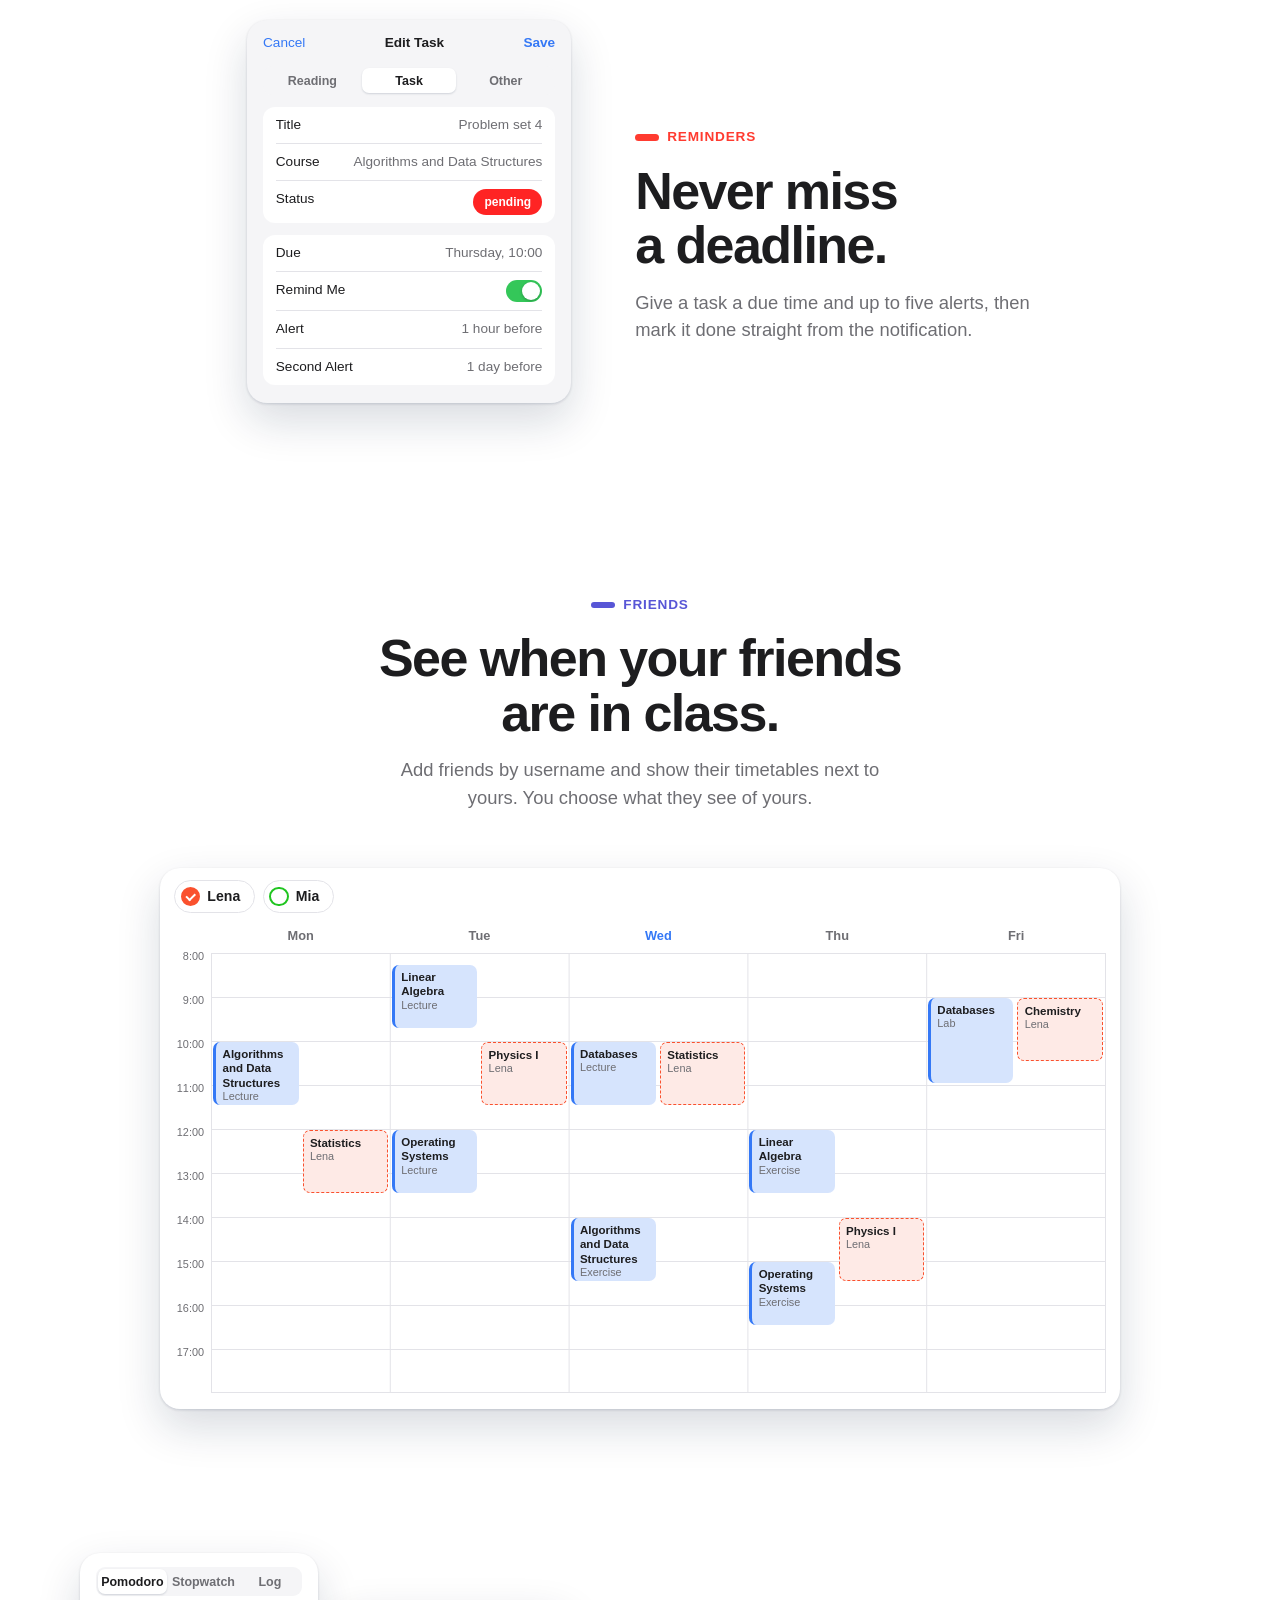
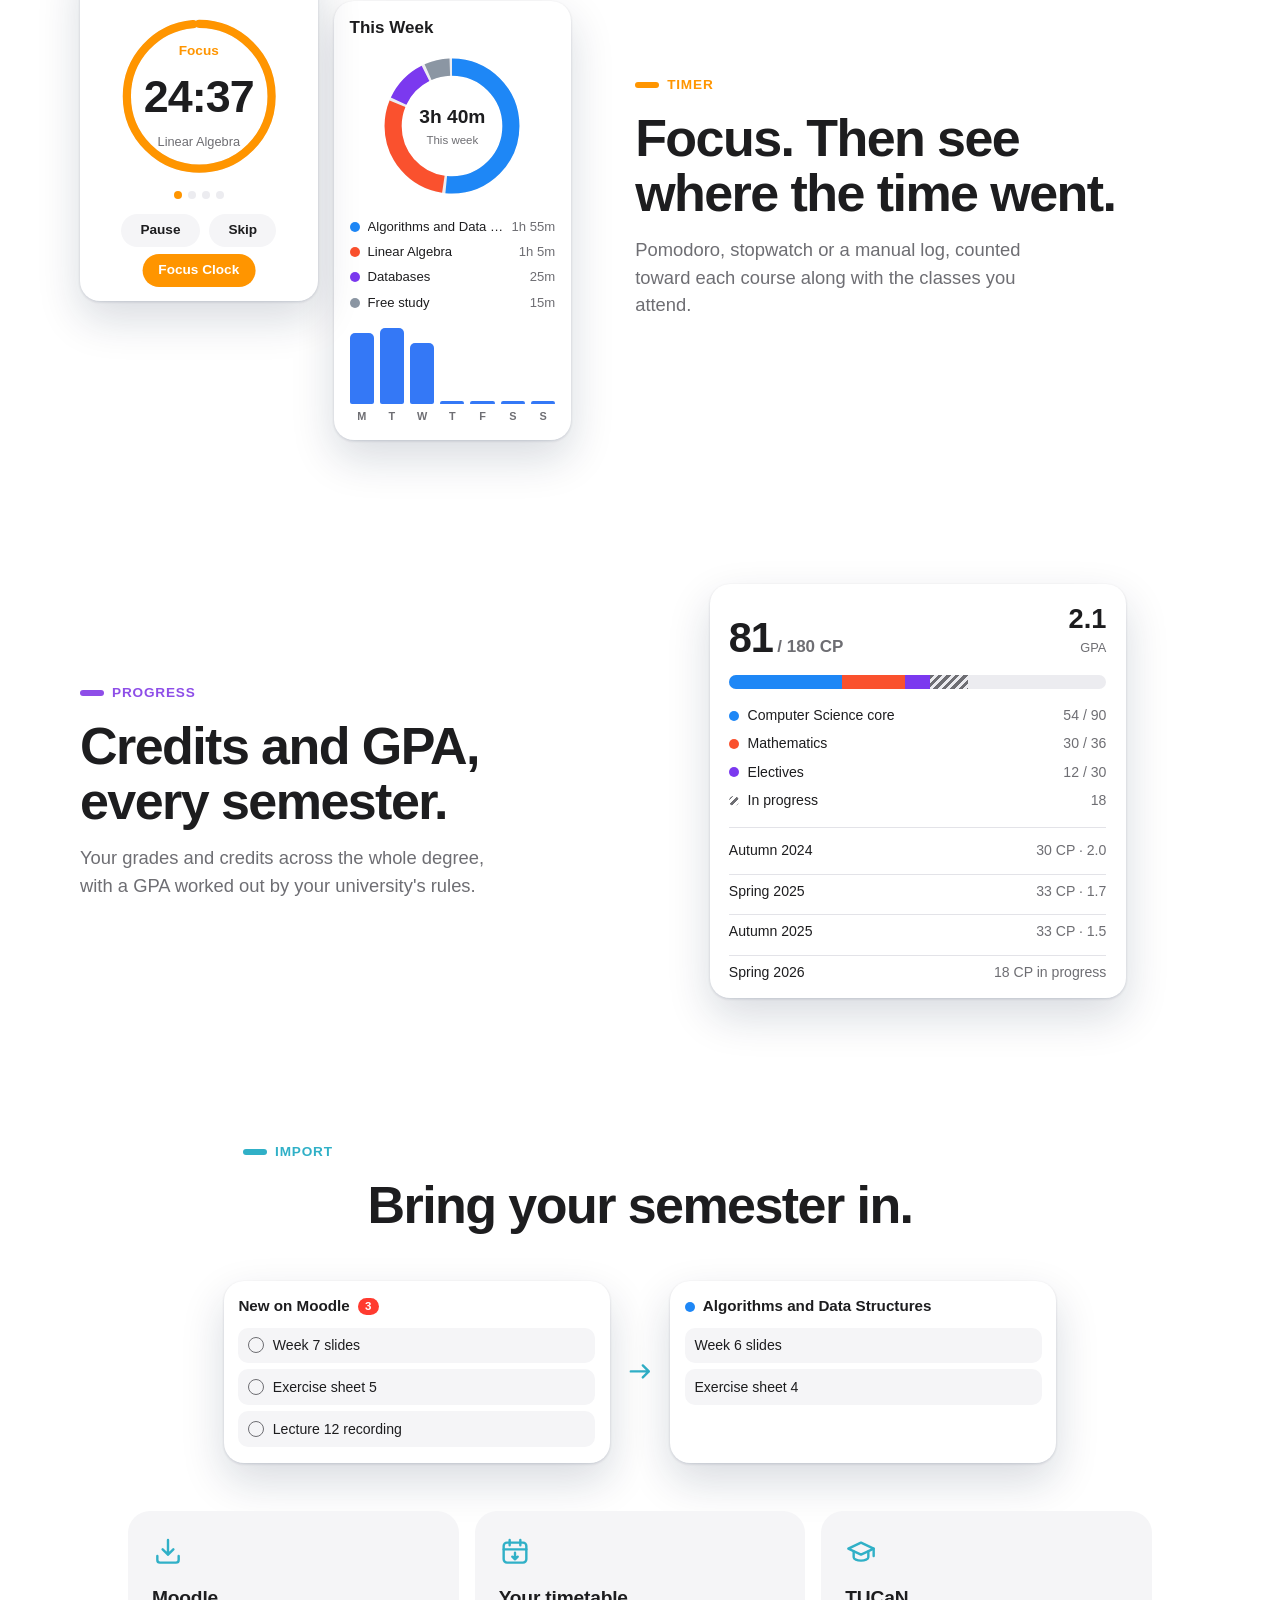
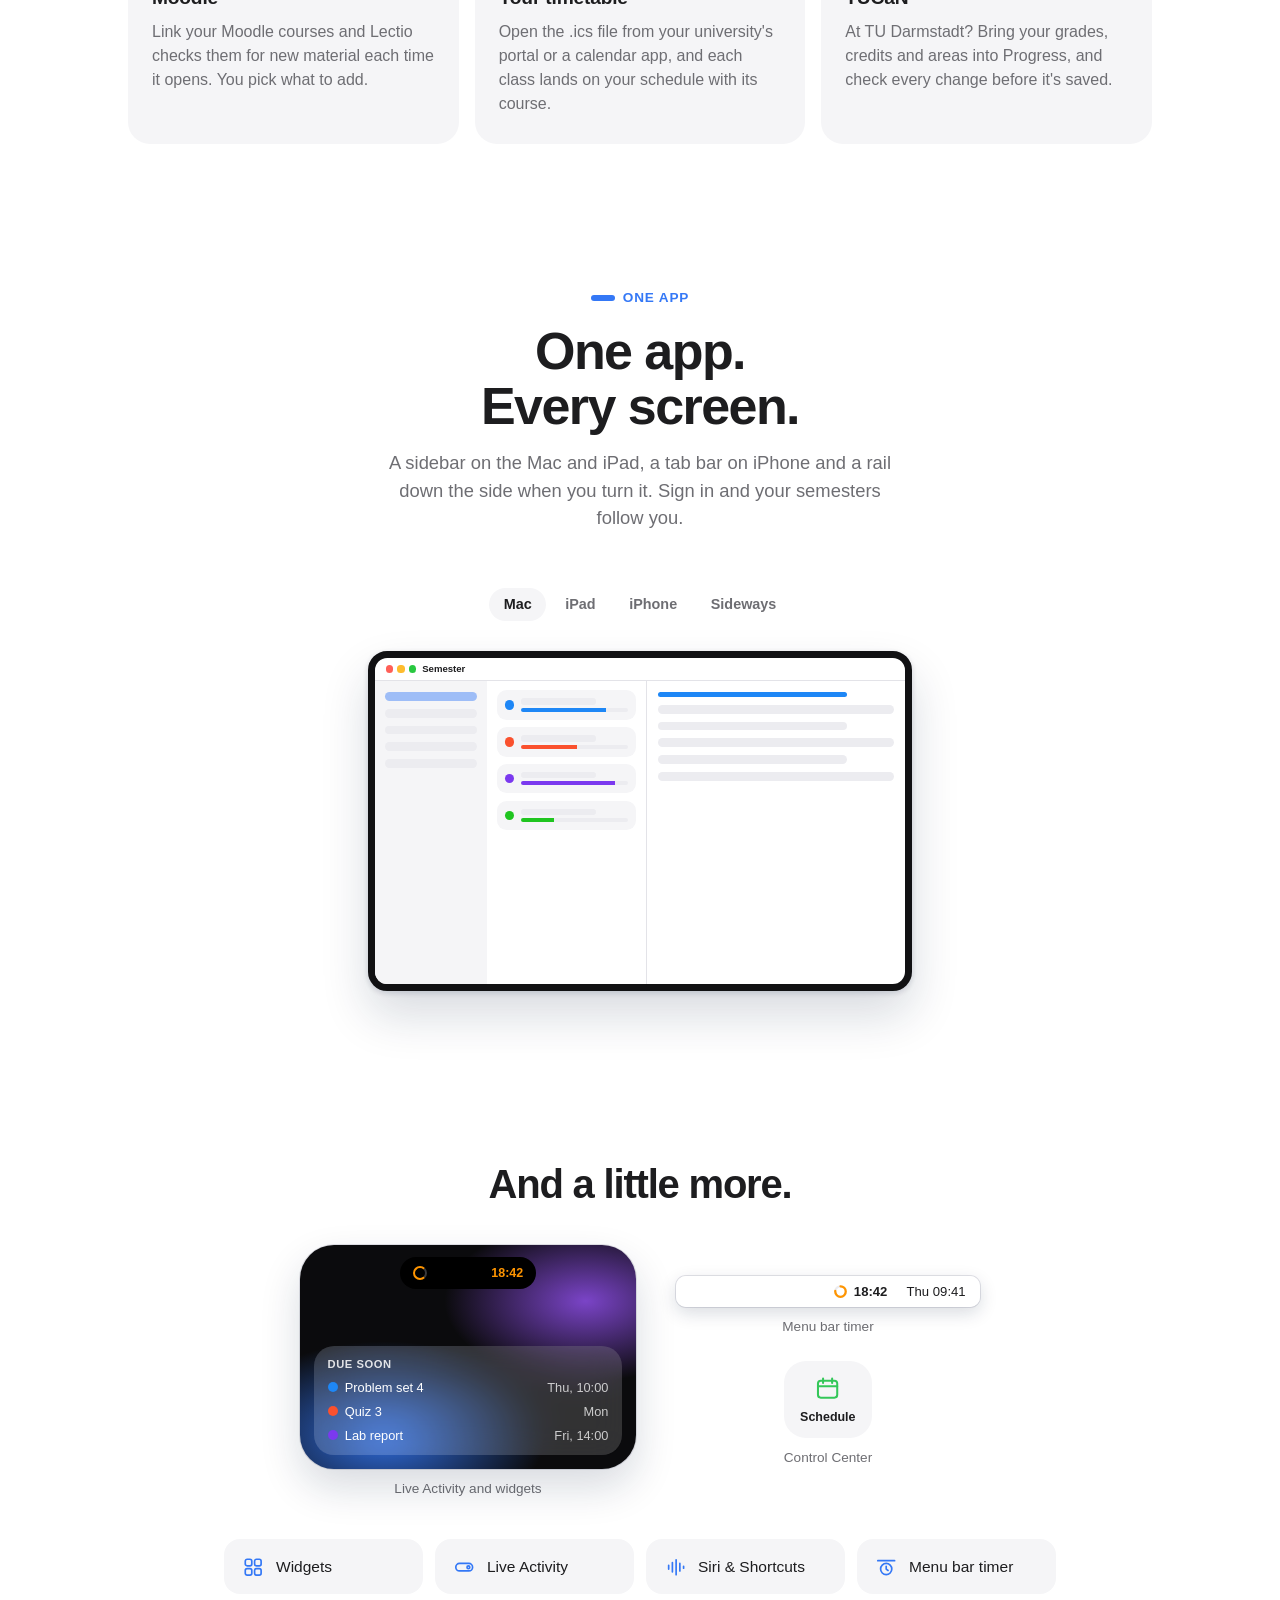
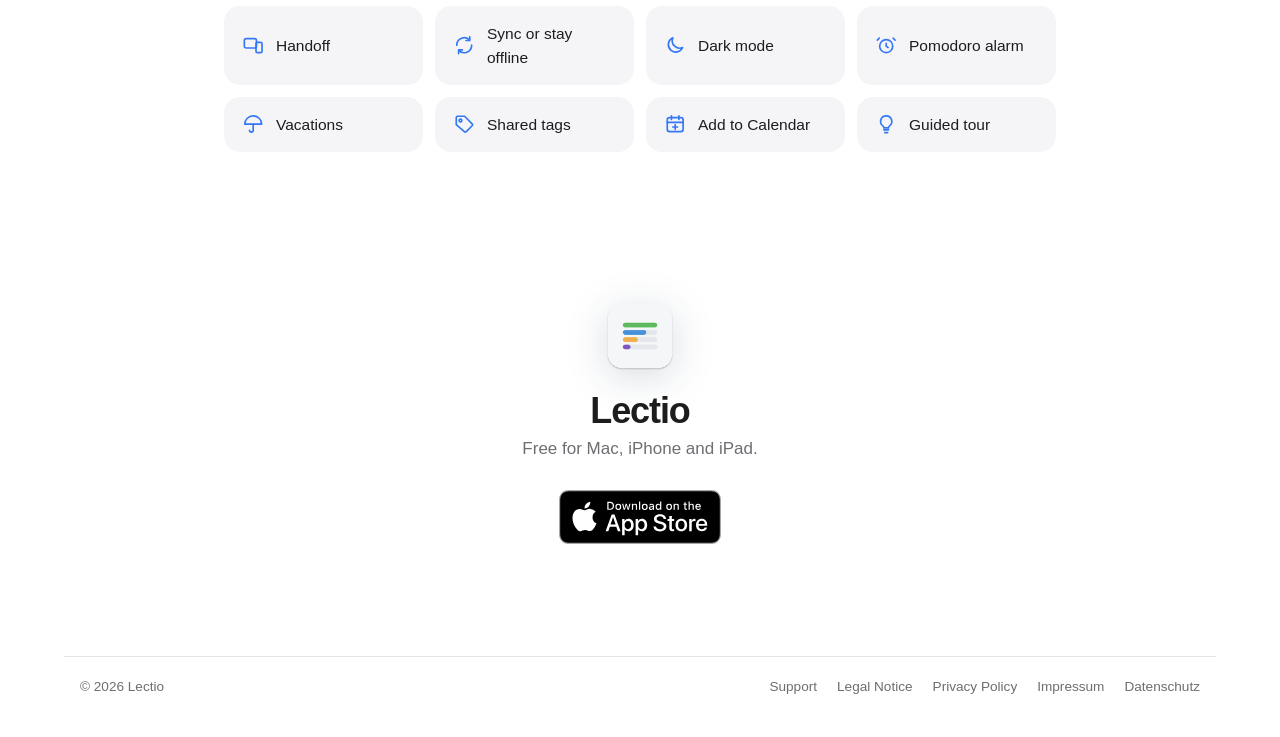
==== commit e2677583: "[#] call the readings and tasks section Semester" ====
--- a/index.html
+++ b/index.html
@@ -62,7 +62,7 @@
 <main id="features">
 <section class="feature split">
 <div class="copy reveal">
-<p class="eyebrow" style="--c: var(--blue)">Plan</p>
+<p class="eyebrow" style="--c: var(--blue)">Semester</p>
 <h2>Every reading.<br>Every task.</h2>
 <p>Fill each week, tag what you have done and watch every course come together.</p>
 </div>
--- a/style.css
+++ b/style.css
@@ -550,7 +550,7 @@
     background: rgba(255, 255, 255, 0.55);
 }
 
-/* Plan: Up Next above a course */
+/* Semester: Up Next above a course */
 
 .planner {
     display: grid;
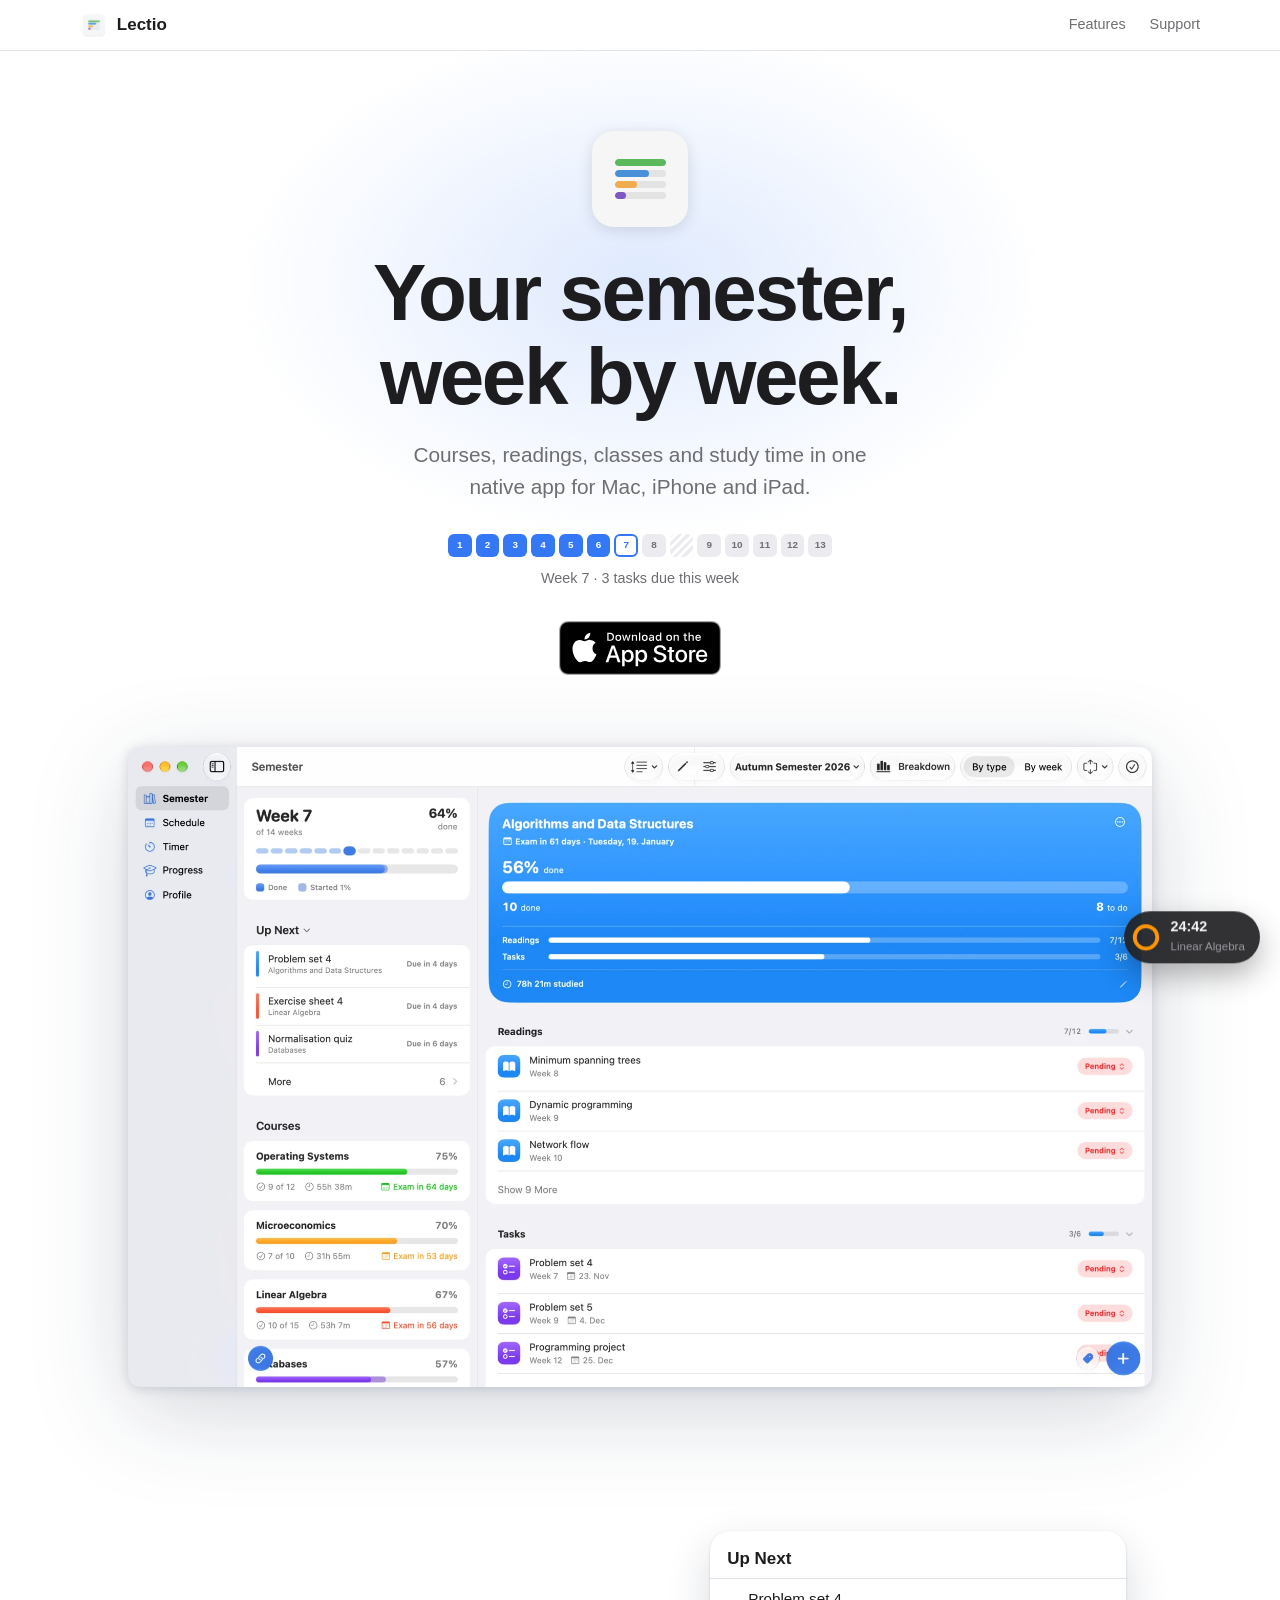
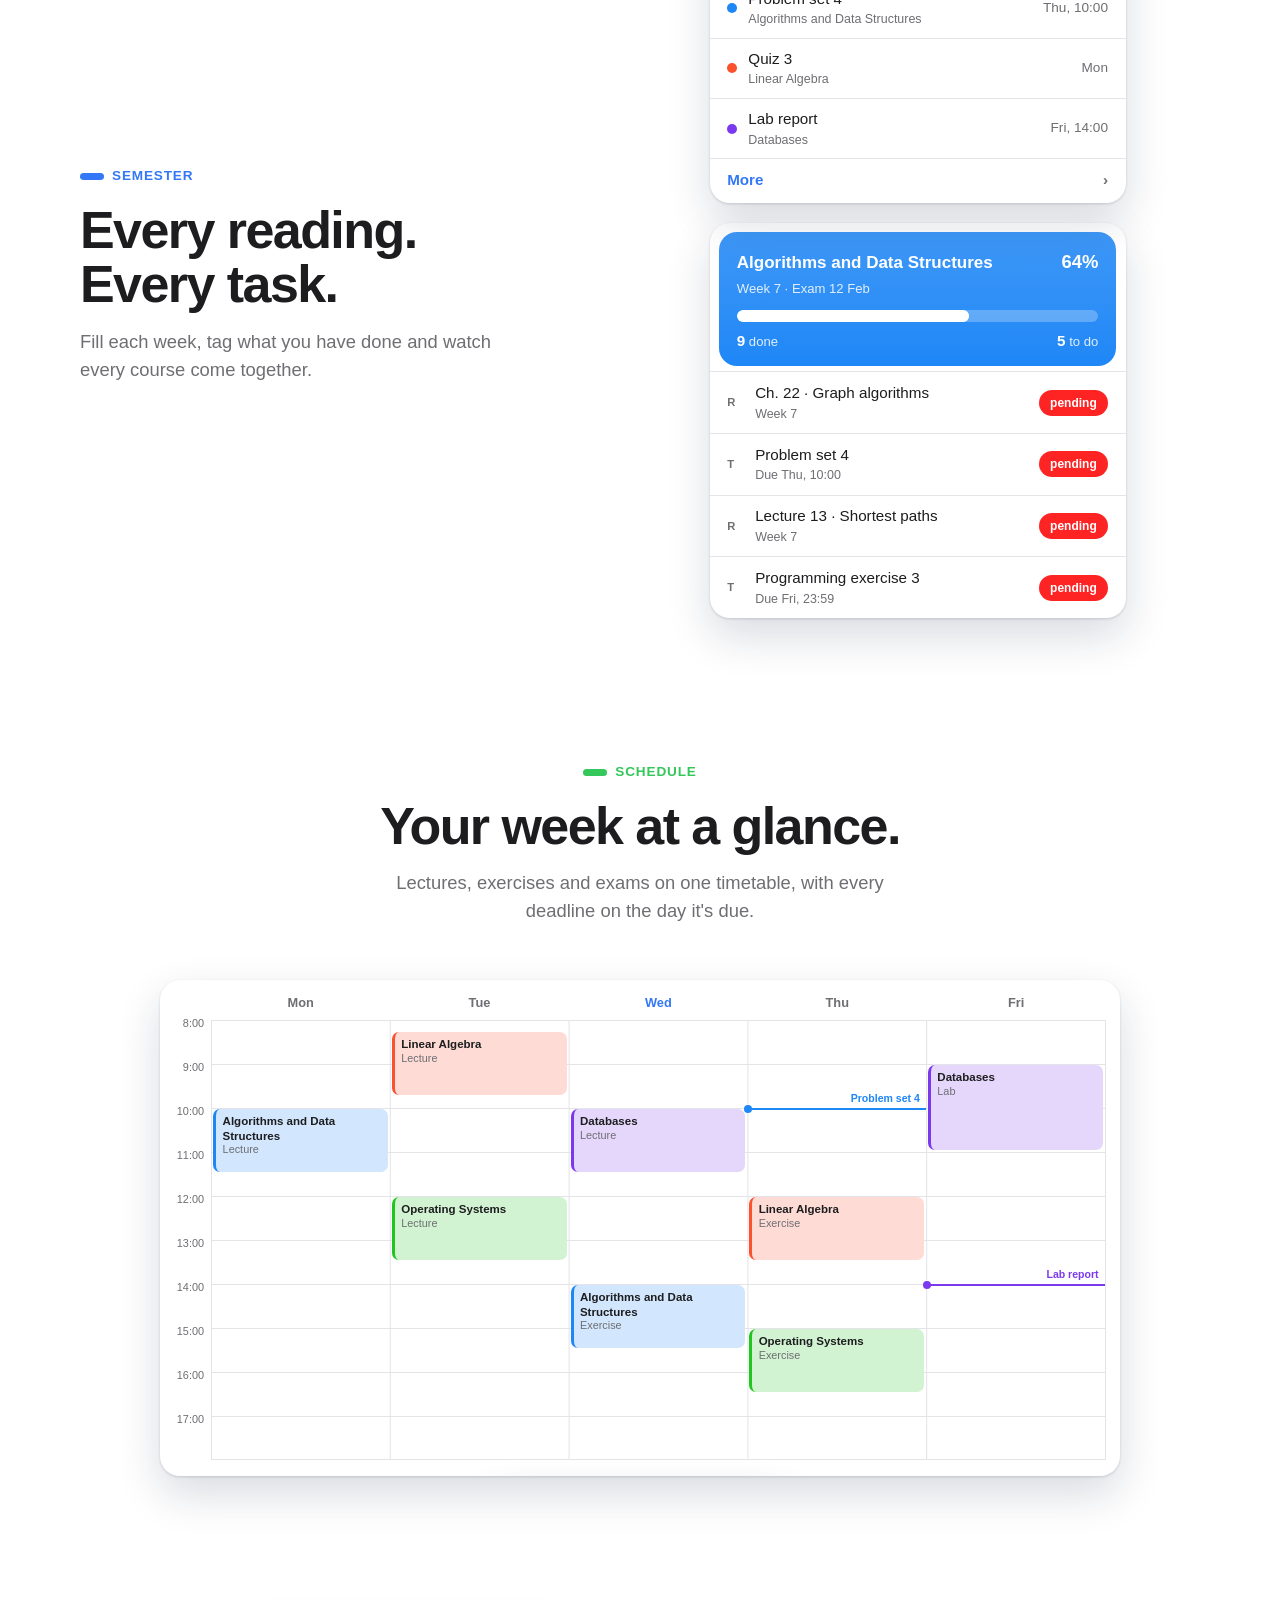
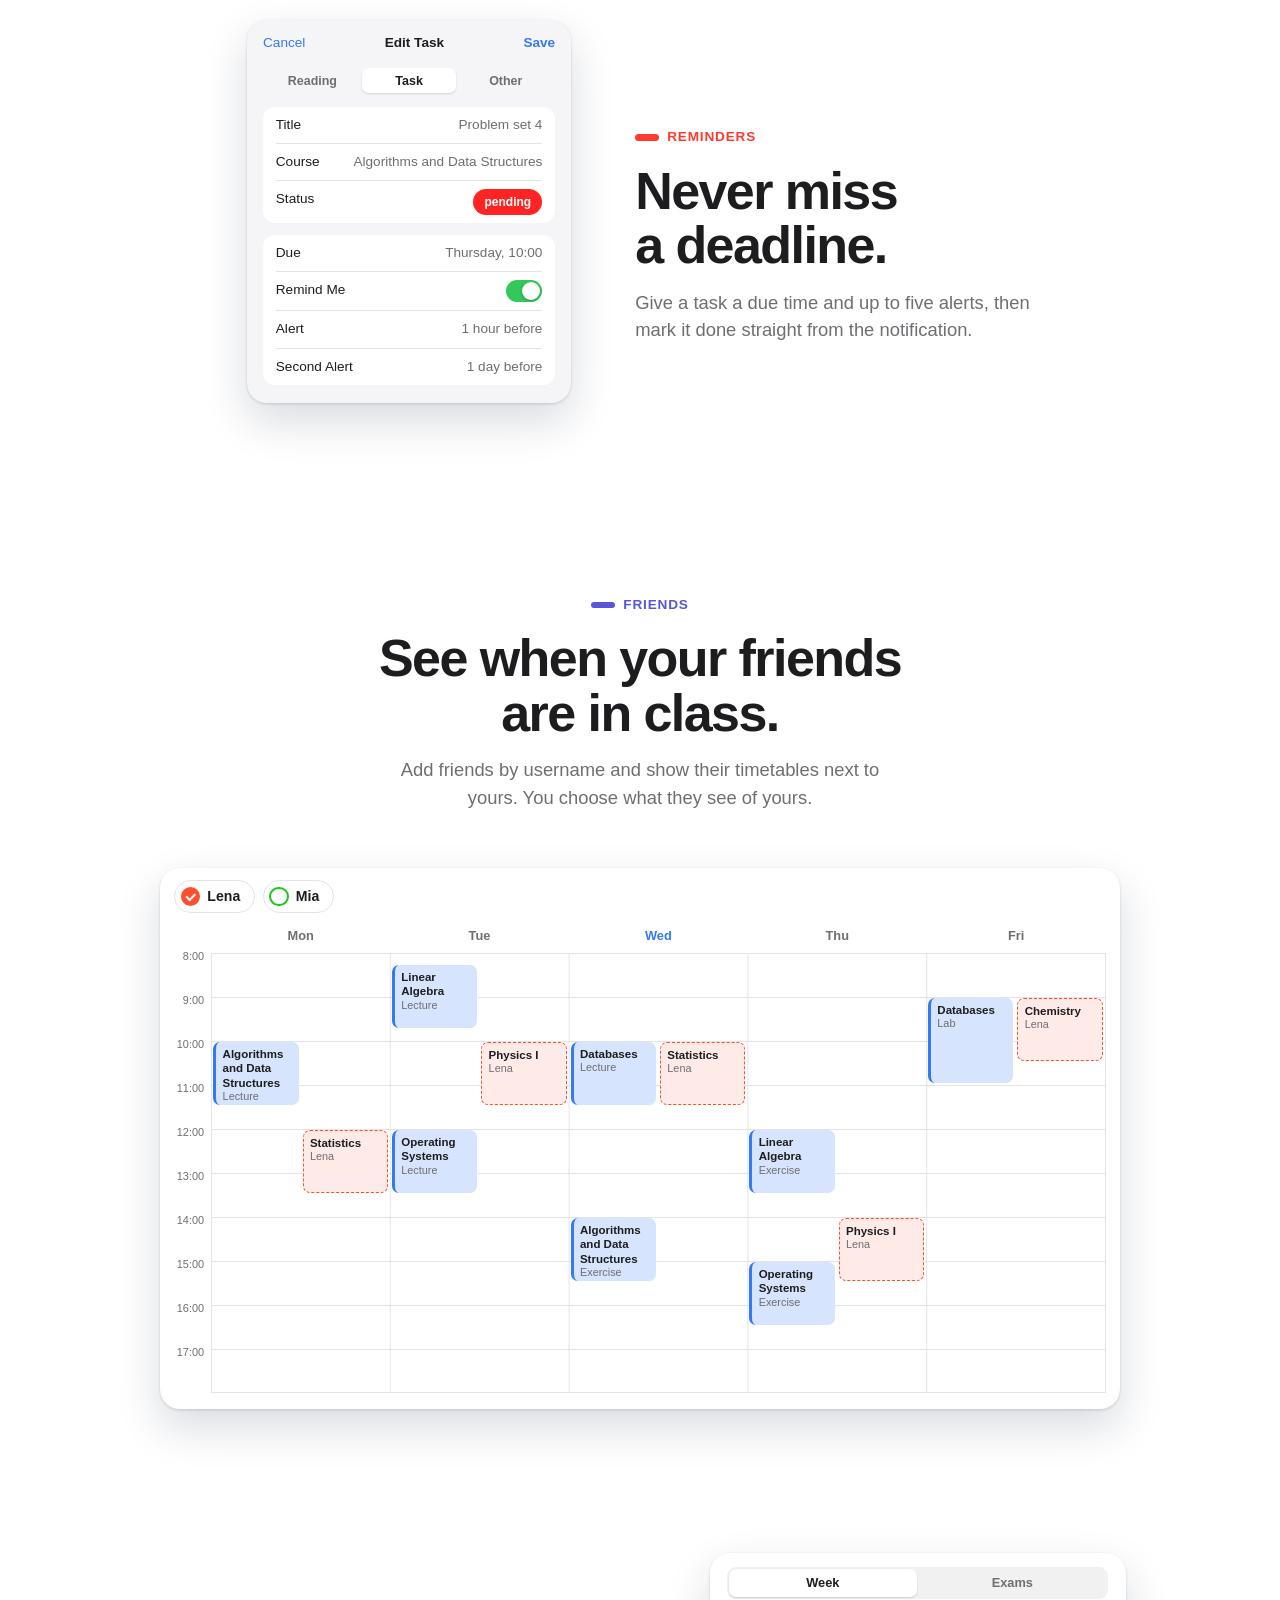
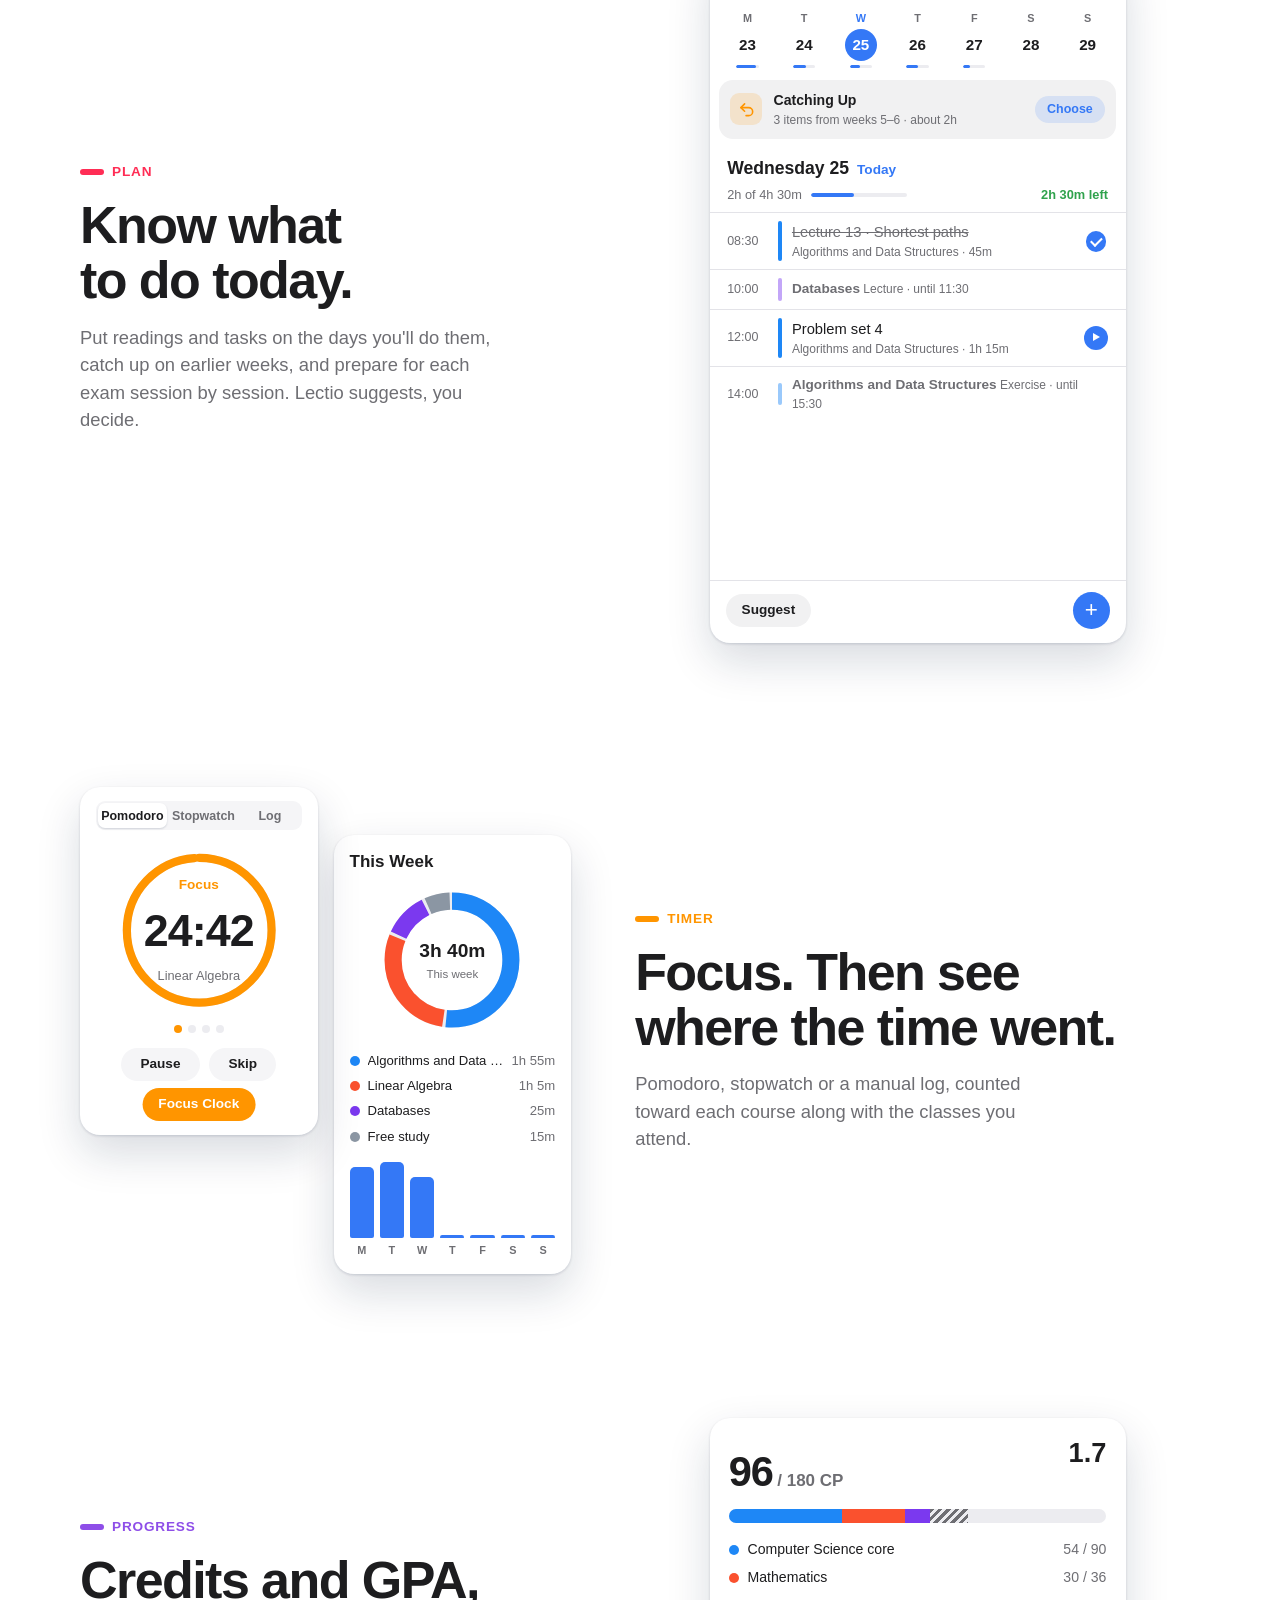
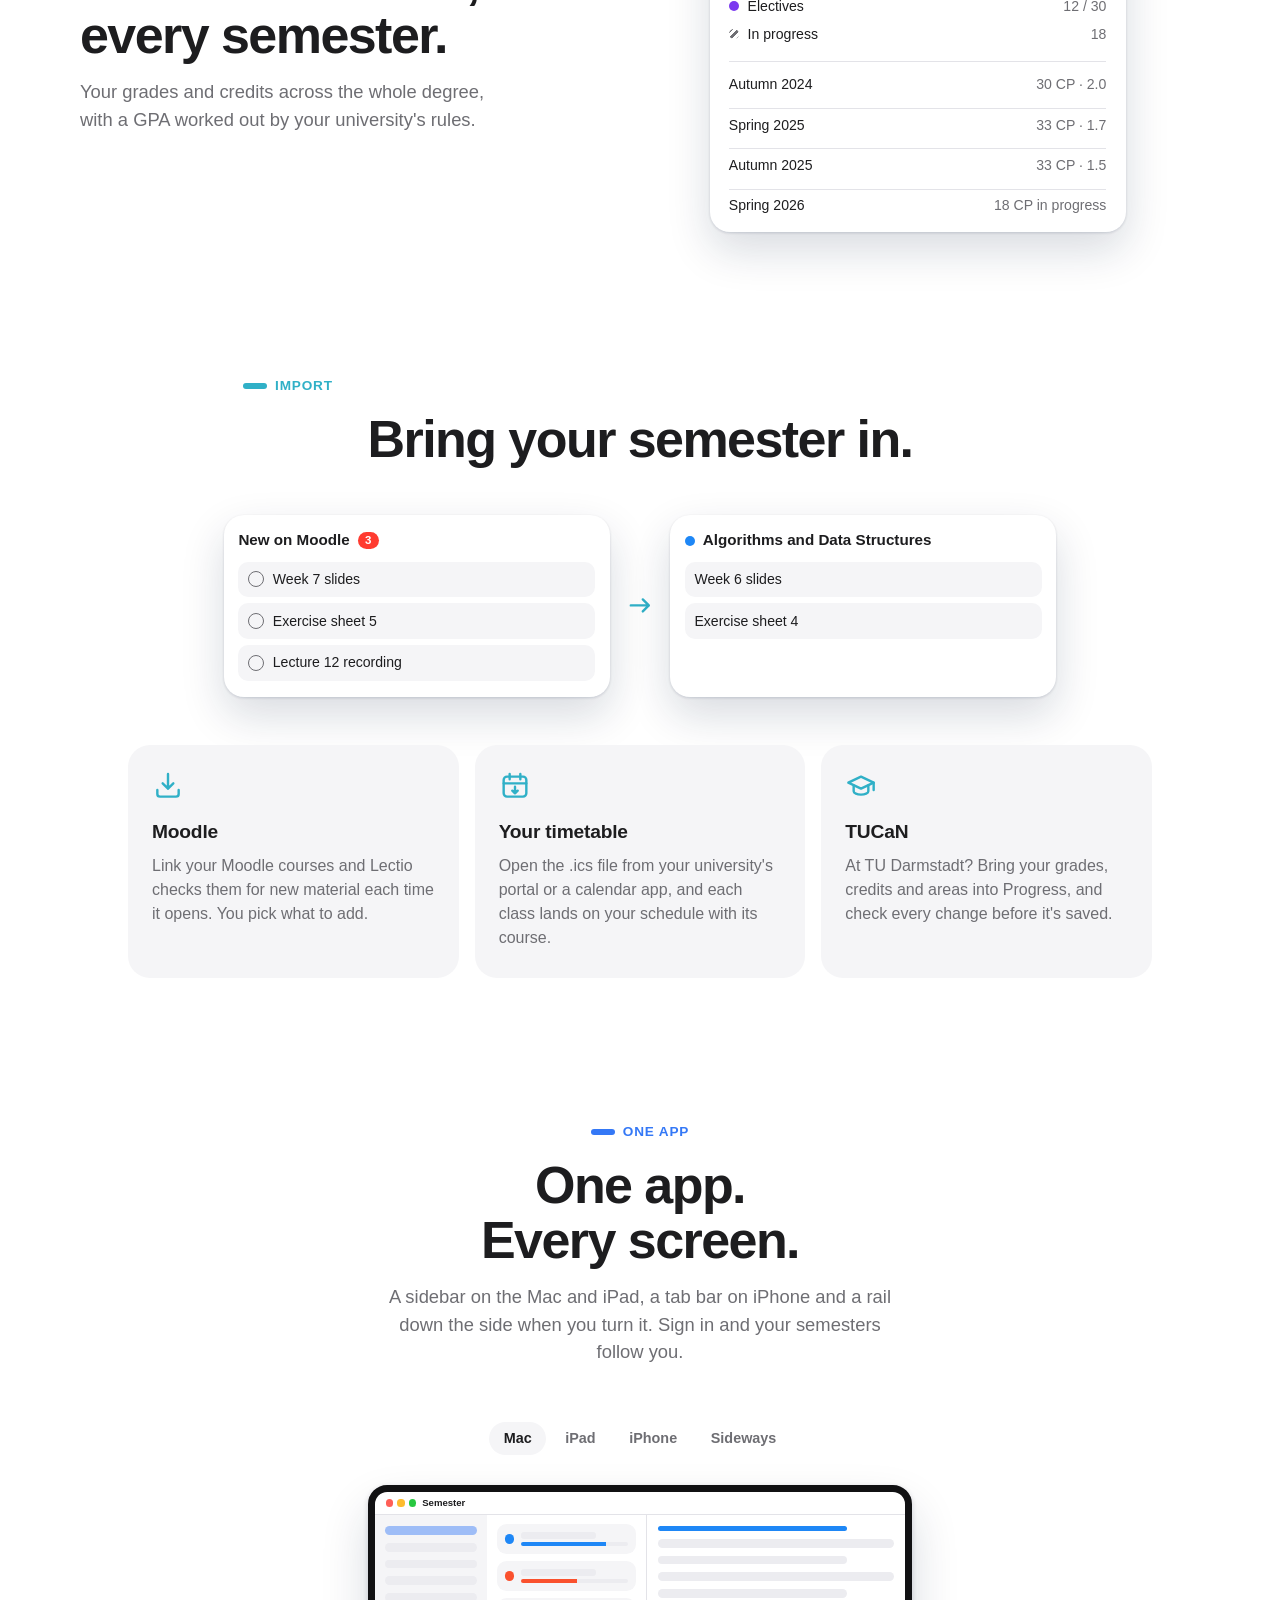
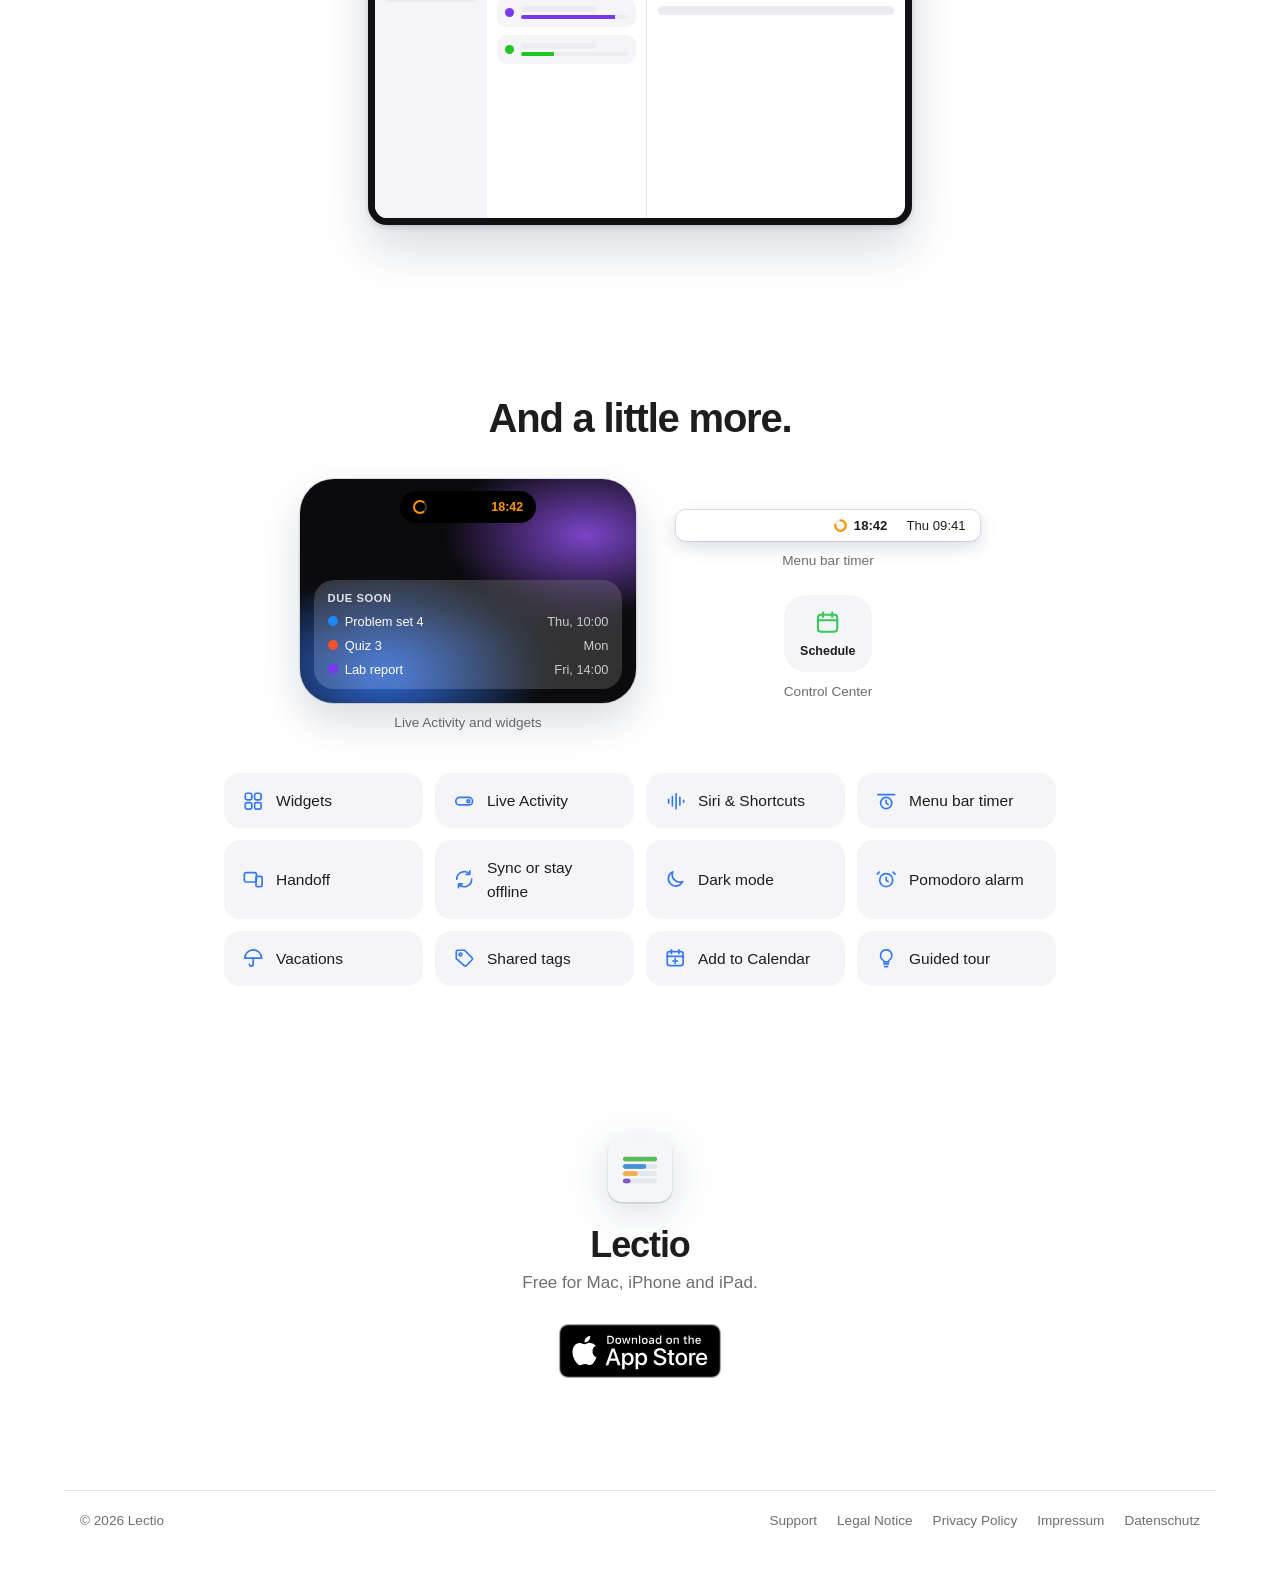
==== commit e1061931: "[+] add a Plan section with the day's plan and exam prep" ====
--- a/index.html
+++ b/index.html
@@ -4,7 +4,7 @@
 <meta charset="utf-8">
 <meta name="viewport" content="width=device-width, initial-scale=1">
 <title>Lectio – Semester Planner for Mac, iPhone and iPad</title>
-<meta name="description" content="Lectio plans your university semester: courses, weekly readings and tasks, your class schedule, a study timer and your credits. Free on the App Store for Mac, iPhone and iPad.">
+<meta name="description" content="Lectio plans your university semester: courses, weekly readings and tasks, your class schedule, a plan for each day, a study timer and your credits. Free on the App Store for Mac, iPhone and iPad.">
 <meta name="apple-itunes-app" content="app-id=6799411764">
 <meta name="theme-color" content="#ffffff" media="(prefers-color-scheme: light)">
 <meta name="theme-color" content="#0b0b0d" media="(prefers-color-scheme: dark)">
@@ -212,6 +212,73 @@
 </div>
 </section>
 
+<section class="feature split">
+<div class="copy reveal">
+<p class="eyebrow" style="--c: var(--pink)">Plan</p>
+<h2>Know what<br>to do today.</h2>
+<p>Put readings and tasks on the days you'll do them, catch up on earlier weeks, and prepare for each exam session by session. Lectio suggests, you decide.</p>
+</div>
+<div class="visual reveal">
+<div class="card plan-card" data-tab="week">
+<p class="plan-tabs" role="group" aria-label="Show the plan's">
+<button type="button" aria-pressed="true" data-tab="week">Week</button>
+<button type="button" aria-pressed="false" data-tab="exams">Exams</button>
+</p>
+<div class="plan-panel plan-week" role="img" aria-label="Today's plan, between the day's two classes: Lecture 13 done, Problem set 4 at 12:00 up next, exam prep for Linear Algebra at 16:00, and Normal forms at any time. 3 hours 45 minutes of 4 hours 30 minutes planned.">
+<div aria-hidden="true">
+<ol class="plan-strip">
+<li style="--load: 0.9"><small>M</small><b>23</b><i></i></li>
+<li style="--load: 0.6"><small>T</small><b>24</b><i></i></li>
+<li class="today" style="--load: 0.83" data-load-before="0.44"><small>W</small><b>25</b><i></i></li>
+<li style="--load: 0.5"><small>T</small><b>26</b><i></i></li>
+<li style="--load: 0.3"><small>F</small><b>27</b><i></i></li>
+<li class="free"><small>S</small><b>28</b><i></i></li>
+<li class="free"><small>S</small><b>29</b><i></i></li>
+</ol>
+<p class="catching-up"><span class="catch-icon"><svg viewBox="0 0 24 24"><path d="M9 14 4 9l5-5"/><path d="M4 9h10.5a5.5 5.5 0 0 1 0 11H11"/></svg></span><span class="catch-text"><b>Catching Up</b><small>3 items from weeks 5–6 · about 2h</small></span><span class="catch-choose">Choose</span></p>
+<div class="plan-head">
+<p class="plan-head-top"><b>Wednesday 25</b><span class="plan-today">Today</span></p>
+<p class="plan-room"><span data-before="2h of 4h 30m">3h 45m of 4h 30m</span><span class="room-bar" style="--load: 0.83" data-load-before="0.44"><i></i></span><span class="room-left" data-before="2h 30m left">45m left</span></p>
+</div>
+<ul class="plan-rows">
+<li class="plan-item done" style="--c: var(--ads)"><div class="plan-row"><span class="plan-time">08:30</span><span class="plan-bar"></span><span class="plan-what"><span class="plan-title">Lecture 13 · Shortest paths</span><small>Algorithms and Data Structures · 45m</small></span><span class="plan-end"><span class="plan-check"></span><span class="plan-start"></span></span></div></li>
+<li class="plan-class" style="--c: var(--databases)"><div class="plan-row"><span class="plan-time">10:00</span><span class="plan-bar"></span><span class="plan-what"><b>Databases</b> Lecture · until 11:30</span></div></li>
+<li class="plan-item next" style="--c: var(--ads)" data-first><div class="plan-row"><span class="plan-time">12:00</span><span class="plan-bar"></span><span class="plan-what"><span class="plan-title">Problem set 4</span><small>Algorithms and Data Structures · 1h 15m</small></span><span class="plan-end"><span class="plan-check"></span><span class="plan-start"></span></span></div></li>
+<li class="plan-class" style="--c: var(--ads)"><div class="plan-row"><span class="plan-time">14:00</span><span class="plan-bar"></span><span class="plan-what"><b>Algorithms and Data Structures</b> Exercise · until 15:30</span></div></li>
+<li class="plan-item" style="--c: var(--linalg)" data-suggested data-second><div class="plan-row"><span class="plan-time">16:00</span><span class="plan-bar"></span><span class="plan-what"><span class="plan-title">Exam prep · Linear Algebra</span><small>2 topics · 1h</small></span><span class="plan-end"><span class="plan-check"></span><span class="plan-start"></span></span></div></li>
+</ul>
+<div class="plan-any" data-suggested>
+<div>
+<p class="plan-list-head">Any Time</p>
+<ul class="plan-rows">
+<li class="plan-item" style="--c: var(--databases)"><div class="plan-row"><span class="plan-time"></span><span class="plan-bar"></span><span class="plan-what"><span class="plan-title">Normal forms</span><small>Databases · 45m <span class="plan-behind">Behind</span></small></span><span class="plan-end"><span class="plan-check"></span><span class="plan-start"></span></span></div></li>
+</ul>
+</div>
+</div>
+</div>
+</div>
+<div class="plan-panel plan-exams" role="img" aria-label="Exam prep: Algorithms and Data Structures on track, Linear Algebra ahead and Databases 2 hours behind, and 4 of this week's 6 hours of sessions planned.">
+<div aria-hidden="true">
+<p class="plan-list-head">Exams</p>
+<ul class="paces">
+<li style="--c: var(--ads); --done: 0.42; --even: 0.4"><span class="dot"></span><span class="pace-name"><b>Algorithms and Data Structures</b><small>Fri 12 Feb · in 79 days</small></span><span class="pace-status">On track</span><span class="pace-bar"><i></i><s></s></span></li>
+<li style="--c: var(--linalg); --done: 0.52; --even: 0.38"><span class="dot"></span><span class="pace-name"><b>Linear Algebra</b><small>Mon 15 Feb · in 82 days</small></span><span class="pace-status ahead">Ahead</span><span class="pace-bar"><i></i><s></s></span></li>
+<li style="--c: var(--databases); --done: 0.2; --even: 0.34"><span class="dot"></span><span class="pace-name"><b>Databases</b><small>Fri 19 Feb · in 86 days</small></span><span class="pace-status behind">2h behind</span><span class="pace-bar"><i></i><s></s></span></li>
+</ul>
+<p class="plan-list-head">This Week<span>4h of 6h planned</span></p>
+<ul class="plan-rows">
+<li class="plan-item done" style="--c: var(--linalg)"><div class="plan-row"><span class="plan-time">Mon<b>23</b></span><span class="plan-bar"></span><span class="plan-what"><span class="plan-title">Linear Algebra</span><small>17:30 · 2 topics · 1h</small></span><span class="plan-end"><span class="plan-check"></span></span></div></li>
+<li class="plan-item" style="--c: var(--linalg)"><div class="plan-row"><span class="plan-time">Wed<b>25</b></span><span class="plan-bar"></span><span class="plan-what"><span class="plan-title">Linear Algebra</span><small>16:00 · 2 topics · 1h</small></span></div></li>
+<li class="plan-item" style="--c: var(--databases)"><div class="plan-row"><span class="plan-time">Thu<b>26</b></span><span class="plan-bar"></span><span class="plan-what"><span class="plan-title">Databases</span><small>17:00 · 3 topics · 1h</small></span></div></li>
+<li class="plan-item" style="--c: var(--ads)"><div class="plan-row"><span class="plan-time">Fri<b>27</b></span><span class="plan-bar"></span><span class="plan-what"><span class="plan-title">Algorithms and Data Structures</span><small>16:00 · 2 topics · 1h</small></span></div></li>
+</ul>
+</div>
+</div>
+<p class="plan-buttons" aria-hidden="true"><span class="plan-suggest">Suggest</span><span class="plan-add">+</span></p>
+</div>
+</div>
+</section>
+
 <section class="feature split reverse">
 <div class="copy reveal">
 <p class="eyebrow" style="--c: var(--orange)">Timer</p>
--- a/style.css
+++ b/style.css
@@ -18,6 +18,7 @@
     --teal: #30b0c7;
     --indigo: #5856d6;
     --red: #ff3b30;
+    --pink: #ff2d55;
 
     /* The drawings: cards, tracks and the app's own colours */
     --card: #ffffff;
@@ -1163,6 +1164,529 @@
     font-size: 0.9rem;
 }
 
+/* Plan: the week's days, the picked day's plan between its classes, and
+   each exam's pace. Week | Exams switch between them, as the toggles under
+   the app's title do; both panels share one grid cell, so the card keeps
+   its height. Inside the drawing the app's own accent leads, as in the
+   app; the section's pink is only its label. */
+.plan-card {
+    display: grid;
+    grid-template-areas: "tabs" "panel" "buttons";
+    width: 100%;
+    max-width: 26rem;
+    margin: 0 auto;
+    padding-top: 0.9rem;
+    /* A fill that reads on the card in light and dark alike */
+    --fill: color-mix(in srgb, var(--text) 6%, var(--card));
+}
+
+.plan-card p {
+    margin: 0;
+}
+
+.plan-tabs {
+    grid-area: tabs;
+    display: flex;
+    gap: 2px;
+    margin: 0 1.1rem 0.7rem !important;
+    padding: 2px;
+    border-radius: 9px;
+    background: var(--fill);
+}
+
+.plan-tabs button {
+    flex: 1;
+    padding: 0.25rem;
+    border: 0;
+    border-radius: 7px;
+    background: transparent;
+    color: var(--muted);
+    font: inherit;
+    font-size: 0.8rem;
+    font-weight: 600;
+    cursor: pointer;
+    transition: background 0.25s, color 0.25s, box-shadow 0.25s, transform 0.2s var(--ease-pop);
+}
+
+.plan-tabs button[aria-pressed="true"] {
+    background: var(--card);
+    color: var(--text);
+    box-shadow: 0 1px 2px var(--shadow);
+}
+
+.plan-tabs button:focus-visible {
+    outline: 2px solid var(--accent);
+    outline-offset: 2px;
+}
+
+.plan-panel {
+    grid-area: panel;
+    min-width: 0;
+    transition: opacity 0.35s, visibility 0.35s;
+}
+
+.plan-card[data-tab="week"] .plan-exams,
+.plan-card[data-tab="exams"] .plan-week {
+    opacity: 0;
+    visibility: hidden;
+}
+
+/* The week's days, each with a thin bar of how full it is */
+.plan-strip {
+    display: grid;
+    grid-template-columns: repeat(7, 1fr);
+    margin: 0 0.6rem;
+    padding: 0;
+    list-style: none;
+    text-align: center;
+}
+
+.plan-strip li {
+    display: grid;
+    justify-items: center;
+    gap: 0.2rem;
+}
+
+.plan-strip small {
+    color: var(--muted);
+    font-size: 0.68rem;
+    font-weight: 600;
+}
+
+.plan-strip b {
+    display: grid;
+    place-items: center;
+    width: 2rem;
+    height: 2rem;
+    border-radius: 50%;
+    font-size: 0.95rem;
+    font-variant-numeric: tabular-nums;
+}
+
+.plan-strip .today small {
+    color: var(--accent);
+}
+
+.plan-strip .today b {
+    background: var(--accent);
+    color: #ffffff;
+}
+
+.plan-strip i,
+.room-bar {
+    position: relative;
+    height: 3px;
+    border-radius: 999px;
+    background: var(--track);
+    overflow: hidden;
+}
+
+.plan-strip i {
+    width: 1.4rem;
+}
+
+.plan-strip .free i {
+    visibility: hidden;
+}
+
+.plan-strip i::after,
+.room-bar i {
+    content: "";
+    position: absolute;
+    inset: 0 auto 0 0;
+    width: calc(var(--load, 0) * 100%);
+    border-radius: inherit;
+    background: var(--accent);
+    transition: width 0.6s var(--ease-out);
+}
+
+/* Catching Up: work from earlier weeks still to do */
+.catching-up {
+    display: flex;
+    align-items: center;
+    gap: 0.7rem;
+    margin: 0.8rem 0.6rem 0 !important;
+    padding: 0.6rem 0.7rem;
+    border-radius: 14px;
+    background: var(--fill);
+}
+
+.catch-icon {
+    flex: none;
+    display: grid;
+    place-items: center;
+    width: 2rem;
+    height: 2rem;
+    border-radius: 9px;
+    background: color-mix(in srgb, var(--orange) 16%, transparent);
+}
+
+.catch-icon svg {
+    width: 1.1rem;
+    height: 1.1rem;
+    fill: none;
+    stroke: var(--orange);
+    stroke-width: 2.2;
+    stroke-linecap: round;
+    stroke-linejoin: round;
+}
+
+.catch-text {
+    flex: 1;
+    min-width: 0;
+    font-size: 0.88rem;
+}
+
+.catch-text b {
+    display: block;
+    font-weight: 600;
+}
+
+.catch-text small,
+.plan-what small,
+.pace-name small {
+    display: block;
+    color: var(--muted);
+    font-size: 0.75rem;
+}
+
+.catch-choose {
+    flex: none;
+    padding: 0.25rem 0.75rem;
+    border-radius: 999px;
+    background: color-mix(in srgb, var(--accent) 14%, transparent);
+    color: var(--accent);
+    font-size: 0.78rem;
+    font-weight: 600;
+}
+
+/* The day's name and how full it is */
+.plan-head {
+    margin: 1rem 1.1rem 0.5rem;
+}
+
+.plan-head-top {
+    display: flex;
+    align-items: baseline;
+    gap: 0.5rem;
+}
+
+.plan-head-top b {
+    font-size: 1.1rem;
+}
+
+.plan-today {
+    color: var(--accent);
+    font-size: 0.85rem;
+    font-weight: 600;
+}
+
+.plan-room {
+    display: flex;
+    align-items: center;
+    gap: 0.6rem;
+    margin-top: 0.25rem !important;
+    color: var(--muted);
+    font-size: 0.8rem;
+    font-variant-numeric: tabular-nums;
+}
+
+.room-bar {
+    flex: 0 1 6rem;
+    height: 4px;
+}
+
+.room-left {
+    margin-left: auto;
+    color: color-mix(in srgb, var(--green) 78%, var(--text));
+    font-weight: 600;
+}
+
+/* A day's rows: an item at its time, or a class between them. A suggested
+   item waits unseen in its place until Add, so nothing beside the card
+   moves as it arrives. */
+.plan-rows {
+    list-style: none;
+    margin: 0;
+    padding: 0;
+}
+
+.plan-rows li {
+    border-top: 1px solid var(--rule);
+}
+
+.plan-rows li,
+.plan-any {
+    transition: opacity 0.45s, transform 0.45s var(--ease-out), border-color 0.45s;
+}
+
+.plan-rows li.out,
+.plan-any.out {
+    border-color: transparent;
+    opacity: 0;
+    transform: translateY(-0.5rem);
+}
+
+.plan-row {
+    display: grid;
+    grid-template-columns: 2.6rem 4px minmax(0, 1fr) auto;
+    align-items: center;
+    gap: 0.6rem;
+    padding: 0.5rem 1.1rem;
+    font-size: 0.92rem;
+    transition: background 0.8s;
+}
+
+.plan-rows li.fresh .plan-row,
+.plan-any.fresh .plan-row {
+    background: color-mix(in srgb, var(--accent) 10%, var(--card));
+}
+
+.plan-time {
+    color: var(--muted);
+    font-size: 0.78rem;
+    font-variant-numeric: tabular-nums;
+}
+
+.plan-time b {
+    display: block;
+    color: var(--text);
+    font-size: 0.95rem;
+}
+
+.plan-bar {
+    align-self: stretch;
+    min-height: 1.4rem;
+    border-radius: 2px;
+    background: var(--c);
+}
+
+.plan-class .plan-bar {
+    align-self: center;
+    height: 1.4rem;
+    opacity: 0.45;
+}
+
+.plan-class .plan-what {
+    color: var(--muted);
+    font-size: 0.75rem;
+}
+
+.plan-class .plan-what b {
+    font-size: 0.85rem;
+    font-weight: 600;
+}
+
+.plan-title {
+    display: block;
+    transition: color 0.3s;
+}
+
+.plan-item.done .plan-title {
+    color: var(--muted);
+    text-decoration: line-through;
+}
+
+.plan-behind {
+    display: inline-block;
+    margin-left: 0.25rem;
+    padding: 0 0.4rem;
+    border-radius: 999px;
+    background: color-mix(in srgb, var(--orange) 16%, transparent);
+    color: color-mix(in srgb, var(--orange) 72%, var(--text));
+    font-size: 0.68rem;
+    font-weight: 600;
+}
+
+/* A done item's check, or the next item's Start; both sit in one place */
+.plan-end {
+    display: grid;
+    place-items: center;
+}
+
+.plan-end > * {
+    grid-area: 1 / 1;
+}
+
+.plan-check,
+.plan-start {
+    position: relative;
+    width: 1.5rem;
+    height: 1.5rem;
+    border-radius: 50%;
+    background: var(--accent);
+    opacity: 0;
+    transform: scale(0.6);
+    transition: opacity 0.3s, transform 0.35s var(--ease-pop);
+}
+
+.plan-check {
+    width: 1.3rem;
+    height: 1.3rem;
+}
+
+.plan-check::after {
+    content: "";
+    position: absolute;
+    left: 0.45rem;
+    top: 0.25rem;
+    width: 0.3rem;
+    height: 0.55rem;
+    border: solid #ffffff;
+    border-width: 0 2px 2px 0;
+    transform: rotate(45deg);
+}
+
+.plan-start::after {
+    content: "";
+    position: absolute;
+    left: 0.58rem;
+    top: 0.45rem;
+    border-style: solid;
+    border-width: 0.3rem 0 0.3rem 0.48rem;
+    border-color: transparent transparent transparent #ffffff;
+}
+
+.plan-item.done .plan-check,
+.plan-item.next .plan-start {
+    opacity: 1;
+    transform: none;
+}
+
+.plan-list-head {
+    display: flex;
+    justify-content: space-between;
+    gap: 1rem;
+    margin: 0.9rem 1.1rem 0.35rem !important;
+    color: var(--muted);
+    font-size: 0.75rem;
+    font-weight: 600;
+    letter-spacing: 0.04em;
+    text-transform: uppercase;
+}
+
+.plan-exams .plan-list-head:first-child {
+    margin-top: 0.2rem !important;
+}
+
+.plan-list-head span {
+    font-weight: 400;
+    letter-spacing: 0;
+    text-transform: none;
+}
+
+/* Exams: each exam's pace, the work done in the course's colour, ticked
+   where an even pace would be today */
+.paces li {
+    display: grid;
+    grid-template-columns: auto minmax(0, 1fr) auto;
+    align-items: center;
+    column-gap: 0.6rem;
+    row-gap: 0.5rem;
+    padding: 0.6rem 1.1rem 0.75rem;
+    border-top: 1px solid var(--rule);
+}
+
+.paces .dot {
+    width: 9px;
+    height: 9px;
+}
+
+.pace-name {
+    font-size: 0.92rem;
+}
+
+.pace-name b {
+    display: block;
+    font-weight: 600;
+}
+
+.pace-status {
+    --s: var(--green);
+    padding: 0.12rem 0.55rem;
+    border-radius: 999px;
+    background: color-mix(in srgb, var(--s) 16%, transparent);
+    color: color-mix(in srgb, var(--s) 72%, var(--text));
+    font-size: 0.72rem;
+    font-weight: 600;
+    white-space: nowrap;
+}
+
+.pace-status.ahead {
+    --s: var(--accent);
+}
+
+.pace-status.behind {
+    --s: var(--orange);
+}
+
+.pace-bar {
+    grid-column: 1 / -1;
+    position: relative;
+    height: 6px;
+    border-radius: 999px;
+    background: var(--track);
+}
+
+.pace-bar i {
+    position: absolute;
+    inset: 0 auto 0 0;
+    width: calc(var(--done) * 100%);
+    border-radius: inherit;
+    background: var(--c);
+    transition: width 0.9s var(--ease-out);
+}
+
+.pace-bar s {
+    position: absolute;
+    top: -3px;
+    bottom: -3px;
+    left: calc(var(--even) * 100% - 1px);
+    width: 2px;
+    background: var(--text);
+}
+
+.plan-exams.empty .pace-bar i {
+    width: 0;
+}
+
+/* The floating buttons: Suggest bottom left, the "+" bottom right */
+.plan-buttons {
+    grid-area: buttons;
+    display: flex;
+    justify-content: space-between;
+    align-items: center;
+    margin-top: 0.4rem !important;
+    padding: 0.7rem 1rem 0.9rem;
+    border-top: 1px solid var(--rule);
+}
+
+.plan-suggest {
+    padding: 0.4rem 1rem;
+    border-radius: 999px;
+    background: var(--fill);
+    font-size: 0.85rem;
+    font-weight: 600;
+    transition: transform 0.2s var(--ease-pop), background 0.2s;
+}
+
+.plan-suggest.press {
+    transform: scale(0.92);
+    background: color-mix(in srgb, var(--accent) 18%, var(--fill));
+}
+
+.plan-add {
+    display: grid;
+    place-items: center;
+    width: 2.3rem;
+    height: 2.3rem;
+    border-radius: 50%;
+    background: var(--accent);
+    color: #ffffff;
+    font-size: 1.4rem;
+    line-height: 1;
+}
+
 /* Timer: the pomodoro card. Focus Clock turns it into the dark, large focus
    clock; the phase-end pop-up asks what next when a block runs out. */
 
@@ -2554,6 +3078,10 @@
         color: var(--text);
     }
 
+    .plan-tabs button:hover {
+        color: var(--text);
+    }
+
     .device-picker button[aria-pressed="false"]:hover {
         background: color-mix(in srgb, var(--surface) 60%, transparent);
     }
@@ -2562,7 +3090,8 @@
 @media (prefers-reduced-motion: no-preference) {
     button.tag:active,
     .friend-check:active,
-    .device-picker button:active {
+    .device-picker button:active,
+    .plan-tabs button:active {
         transform: scale(0.95);
     }
 
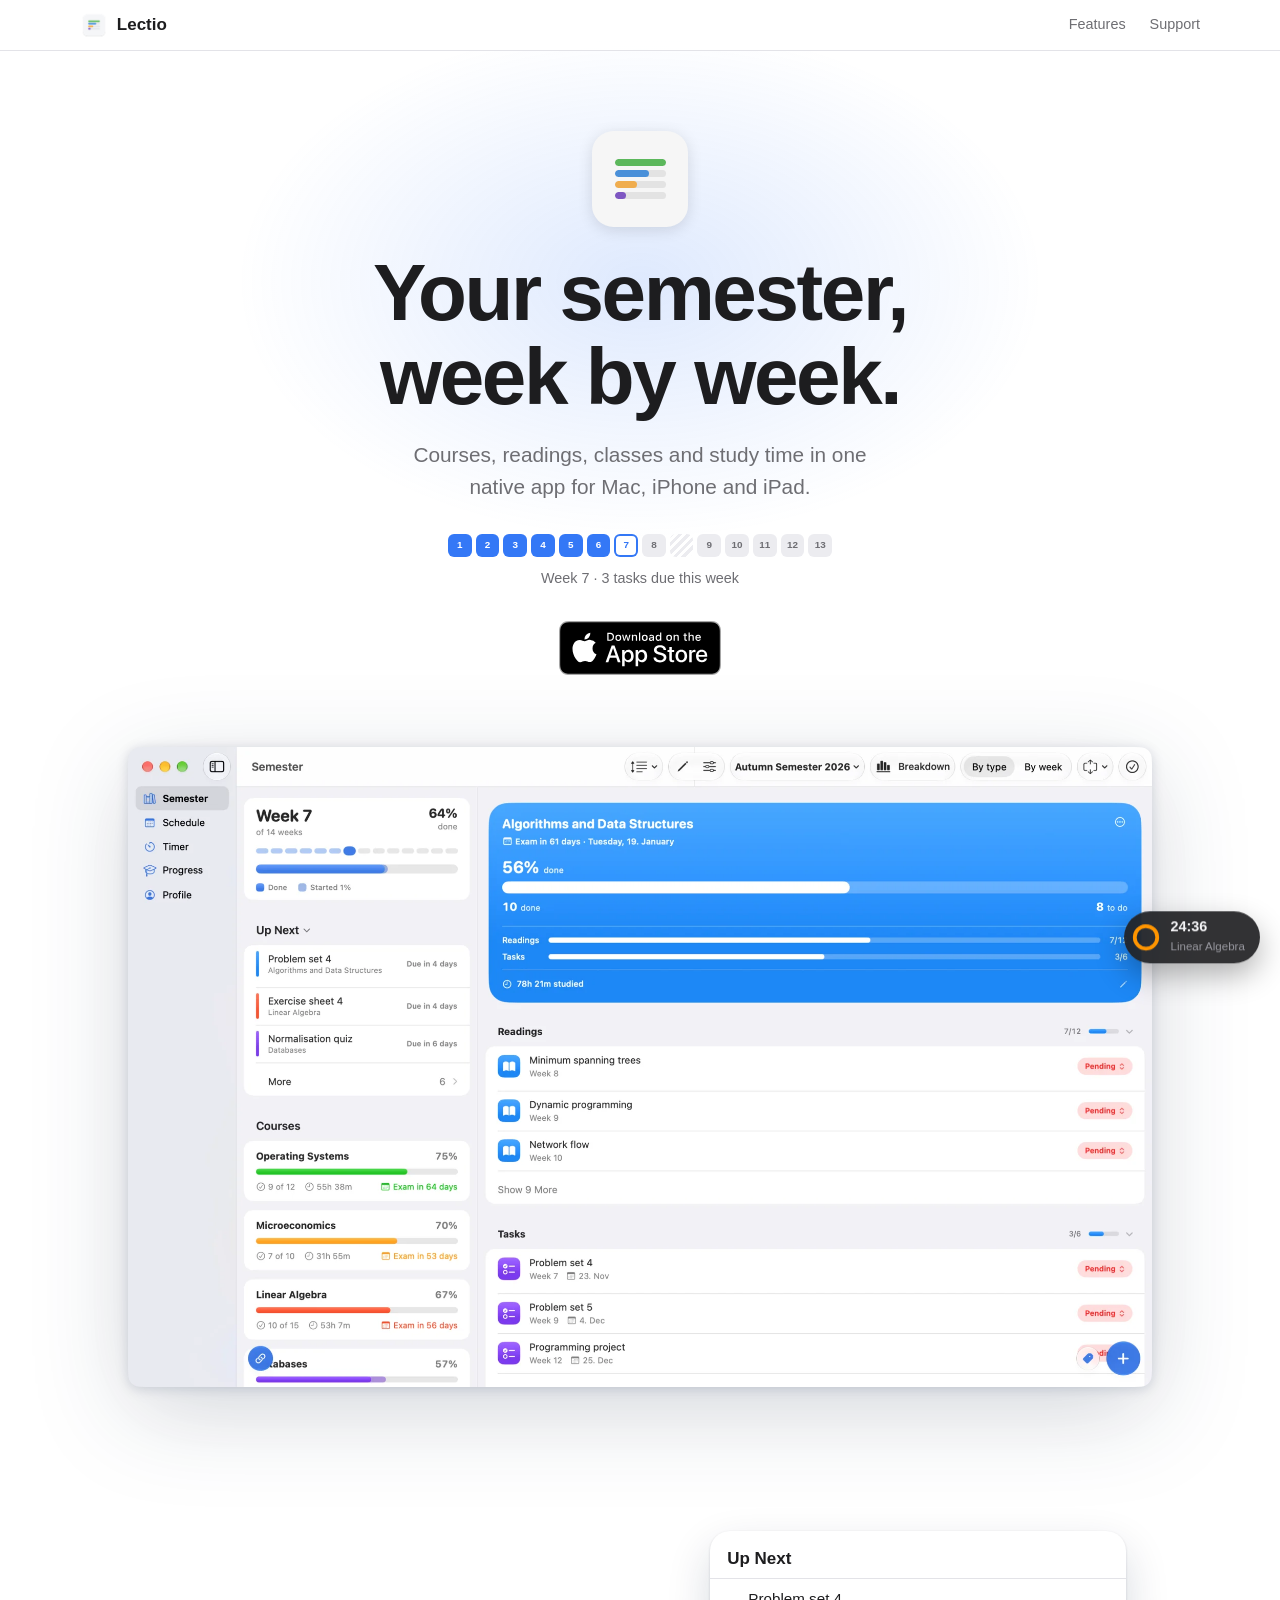
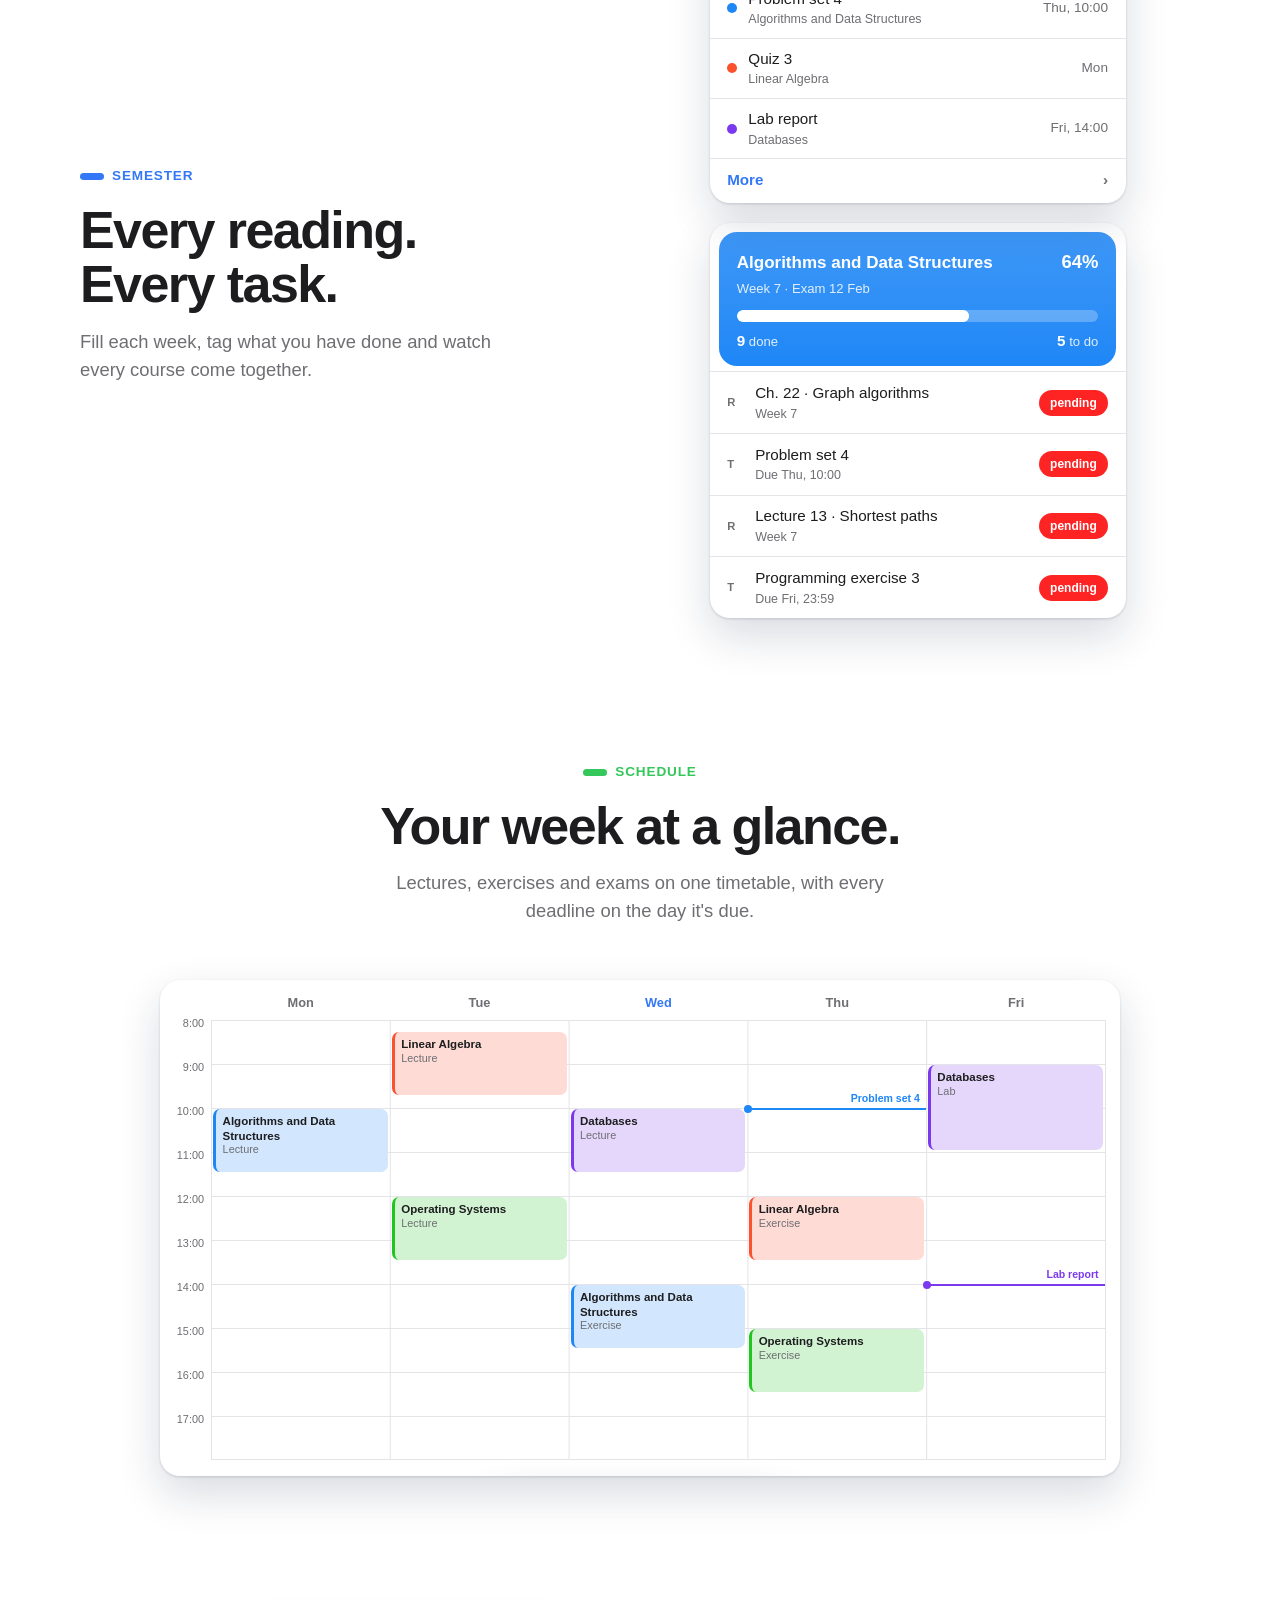
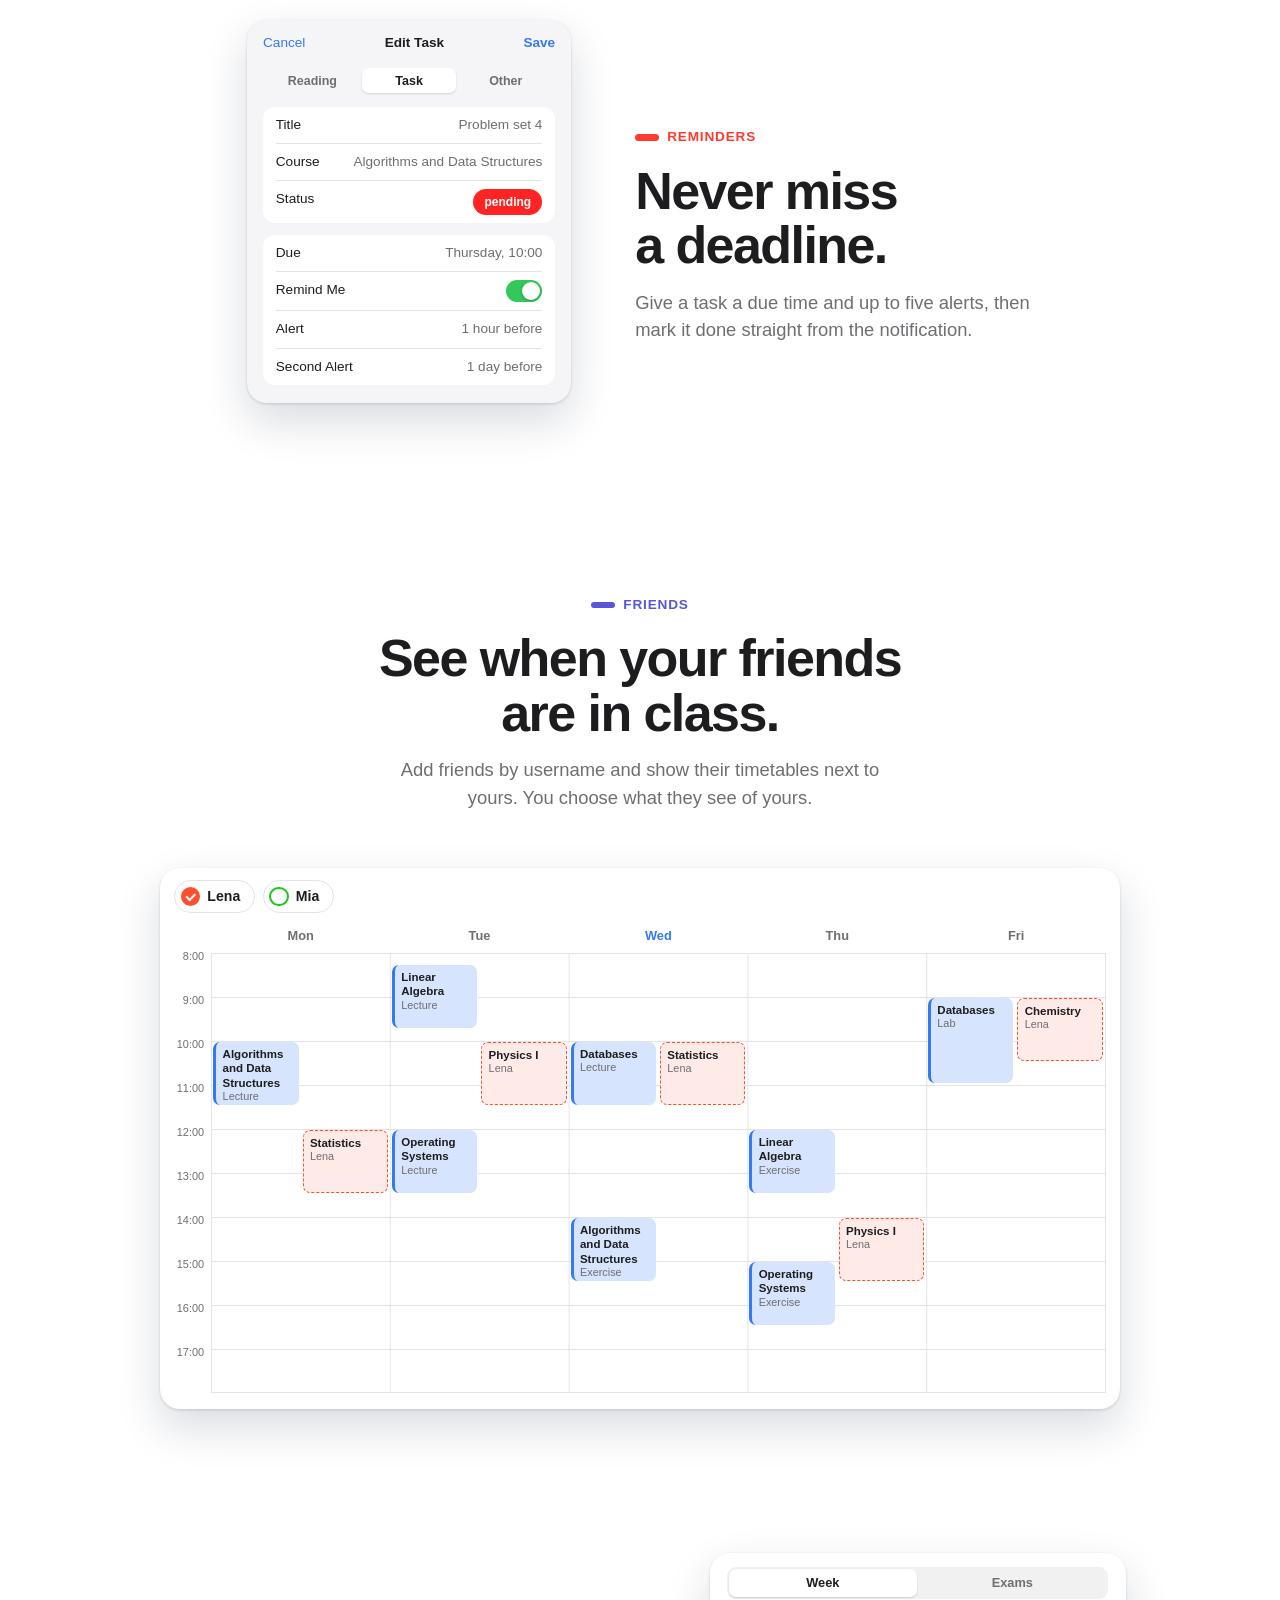
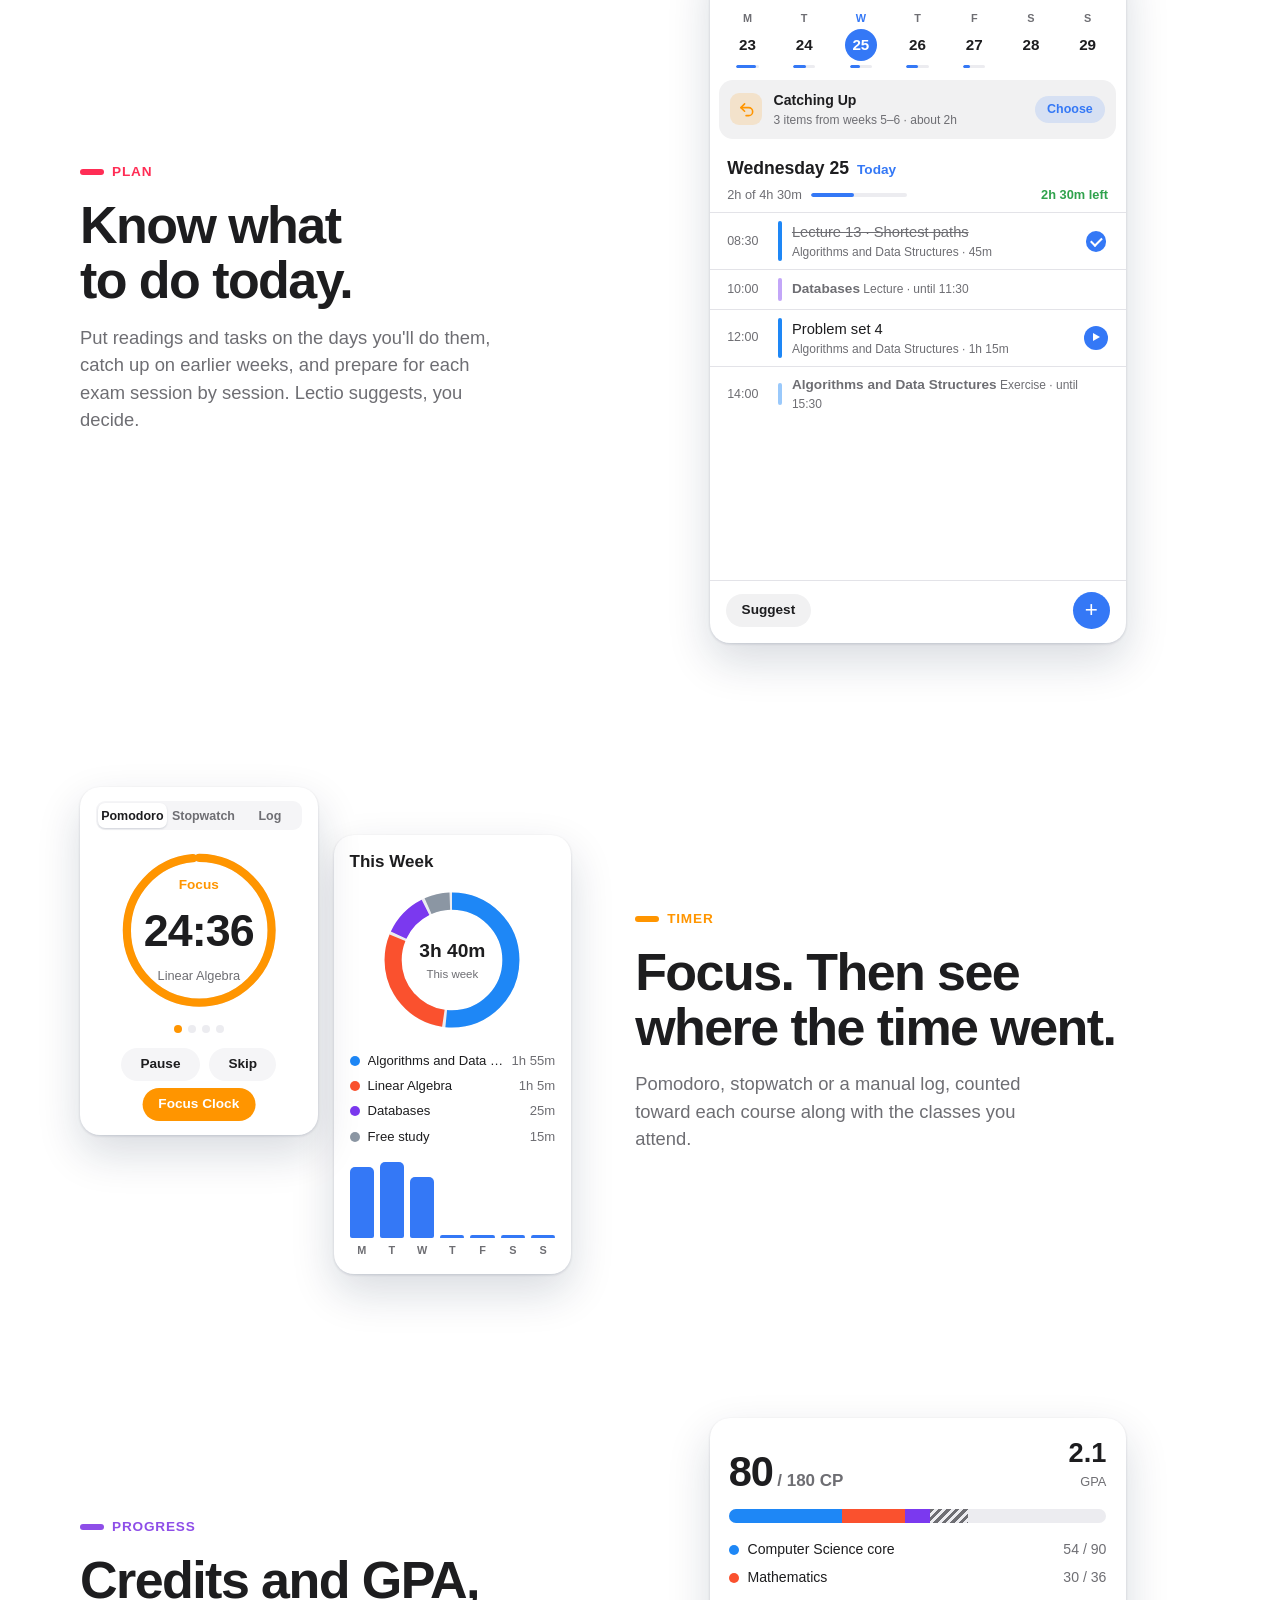
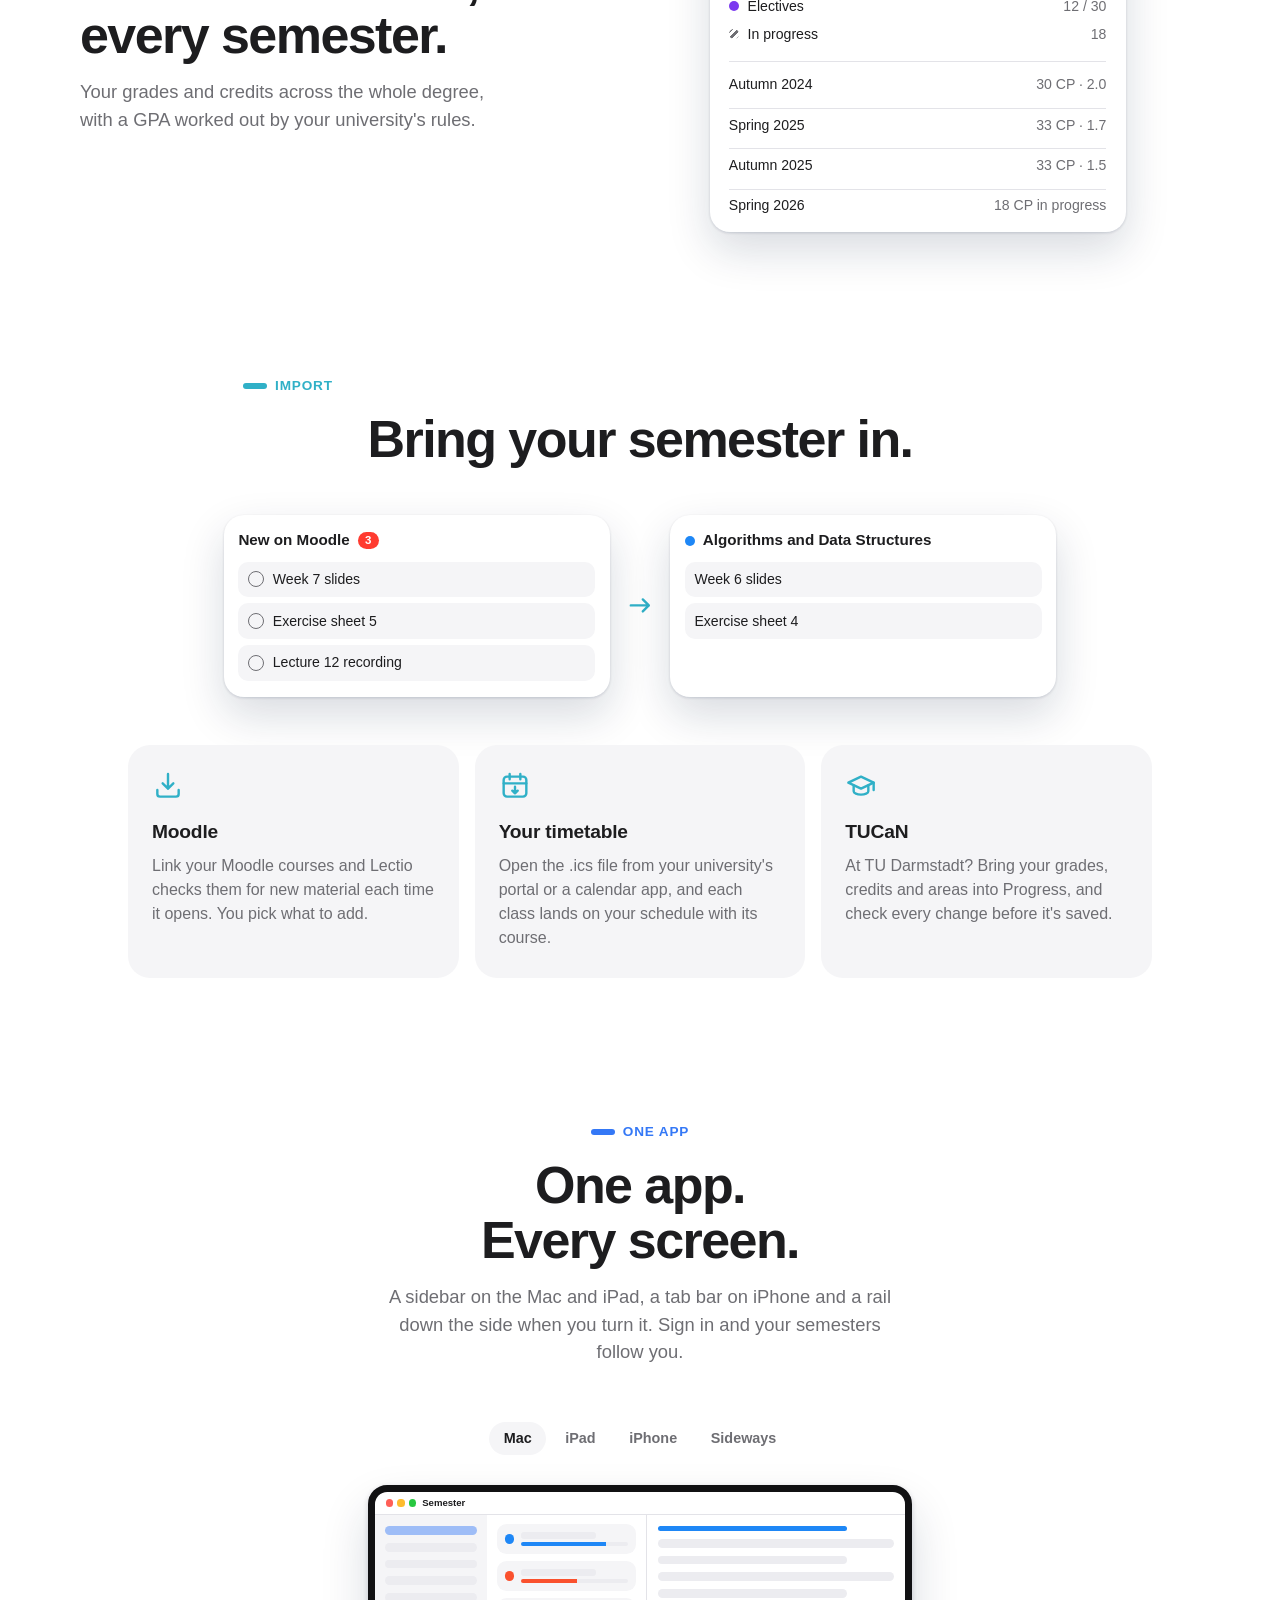
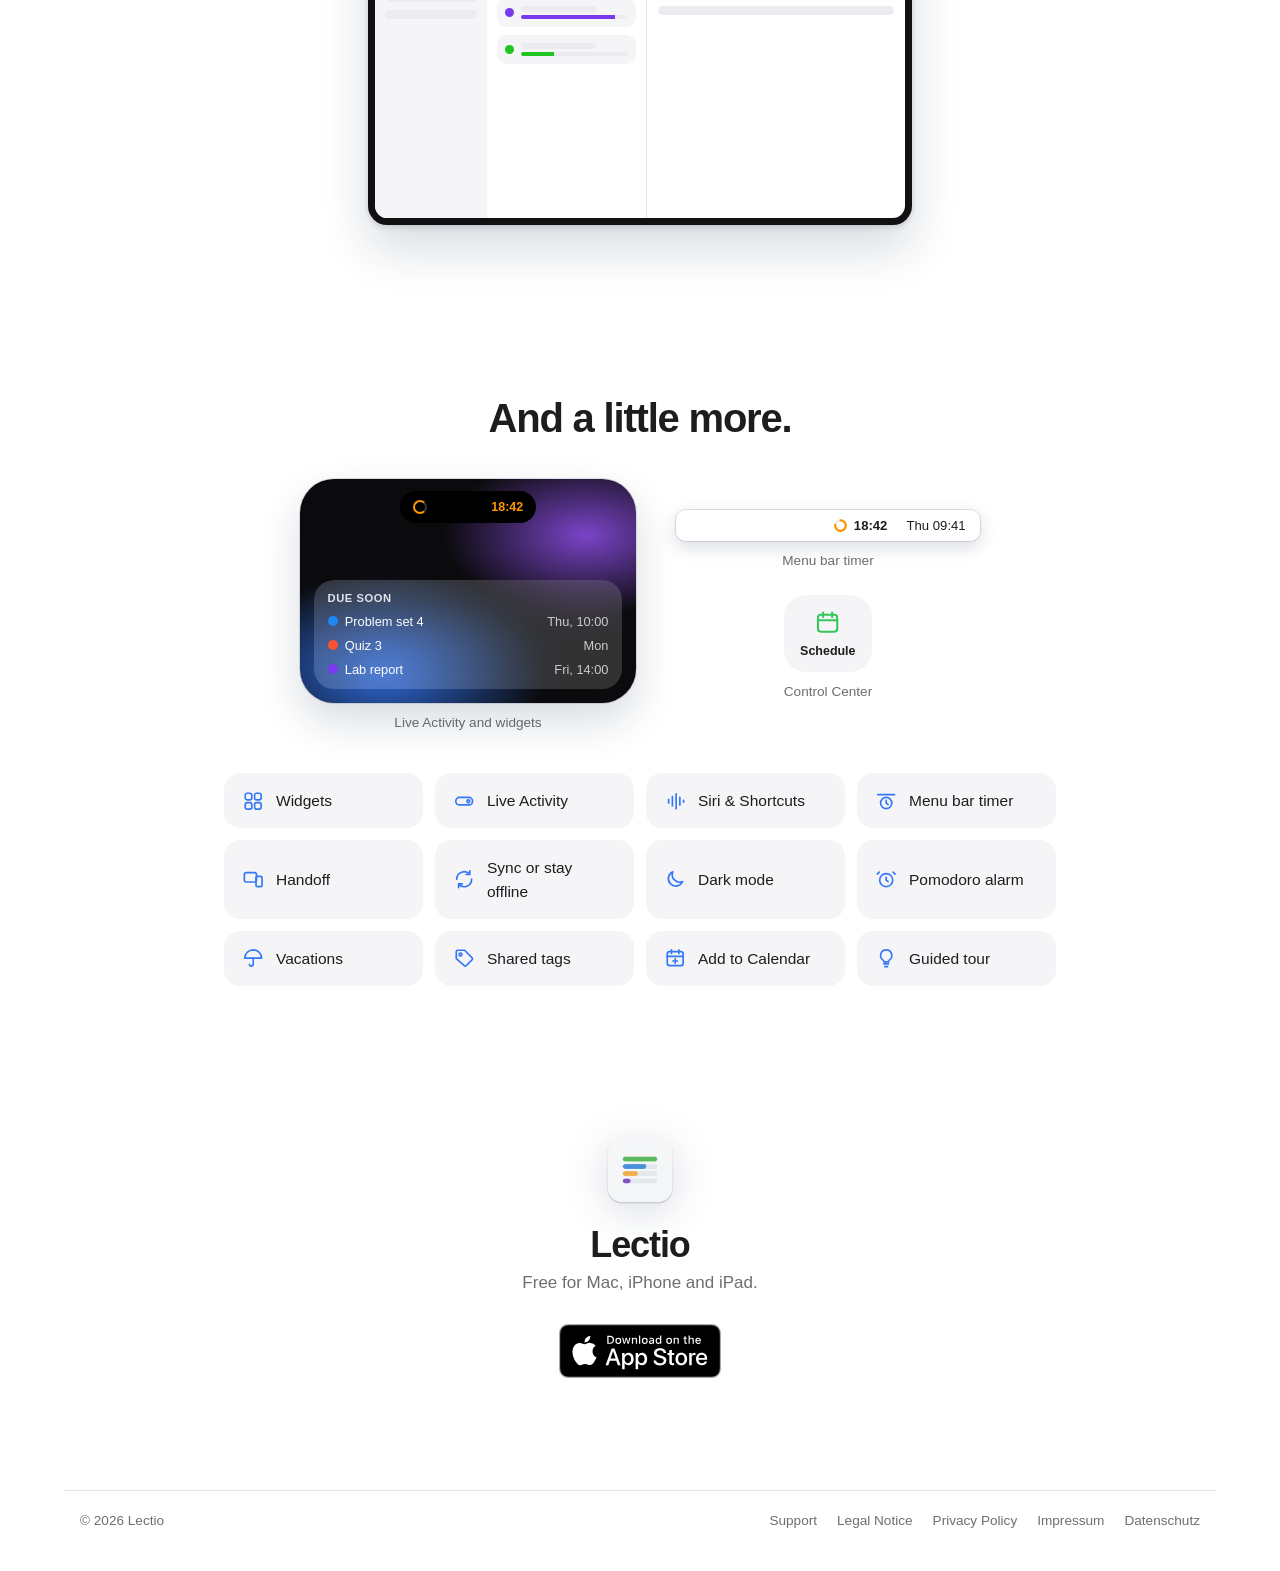
==== commit 9cc2cd8b: "[#] show six sections in the Mac and iPad sidebar drawing" ====
--- a/index.html
+++ b/index.html
@@ -418,9 +418,9 @@
 </p>
 <div class="device-stage">
 <div class="device" data-shape="mac" role="img" aria-label="Lectio on the Mac: a sidebar of sections, the course list and the open course">
-<span class="d-top"><span class="d-lights"><i></i><i></i><i></i></span><span class="d-title">Semester</span><span class="d-tabs"><i></i><i></i><i></i><i></i><i></i></span></span>
+<span class="d-top"><span class="d-lights"><i></i><i></i><i></i></span><span class="d-title">Semester</span><span class="d-tabs"><i></i><i></i><i></i><i></i><i></i><i></i></span></span>
 <span class="d-rail"><i></i><i></i><i></i><i></i><i></i></span>
-<span class="d-side"><i></i><i></i><i></i><i></i><i></i></span>
+<span class="d-side"><i></i><i></i><i></i><i></i><i></i><i></i></span>
 <span class="d-list"><span class="d-row" style="--c: var(--ads); --p: 79%"><i></i><b></b><s></s></span><span class="d-row" style="--c: var(--linalg); --p: 52%"><i></i><b></b><s></s></span><span class="d-row" style="--c: var(--databases); --p: 88%"><i></i><b></b><s></s></span><span class="d-row" style="--c: var(--systems); --p: 31%"><i></i><b></b><s></s></span></span>
 <span class="d-detail"><i></i><i></i><i></i><i></i><i></i><i></i></span>
 <span class="d-tab"><i></i><i></i><i></i><i></i><i></i></span>
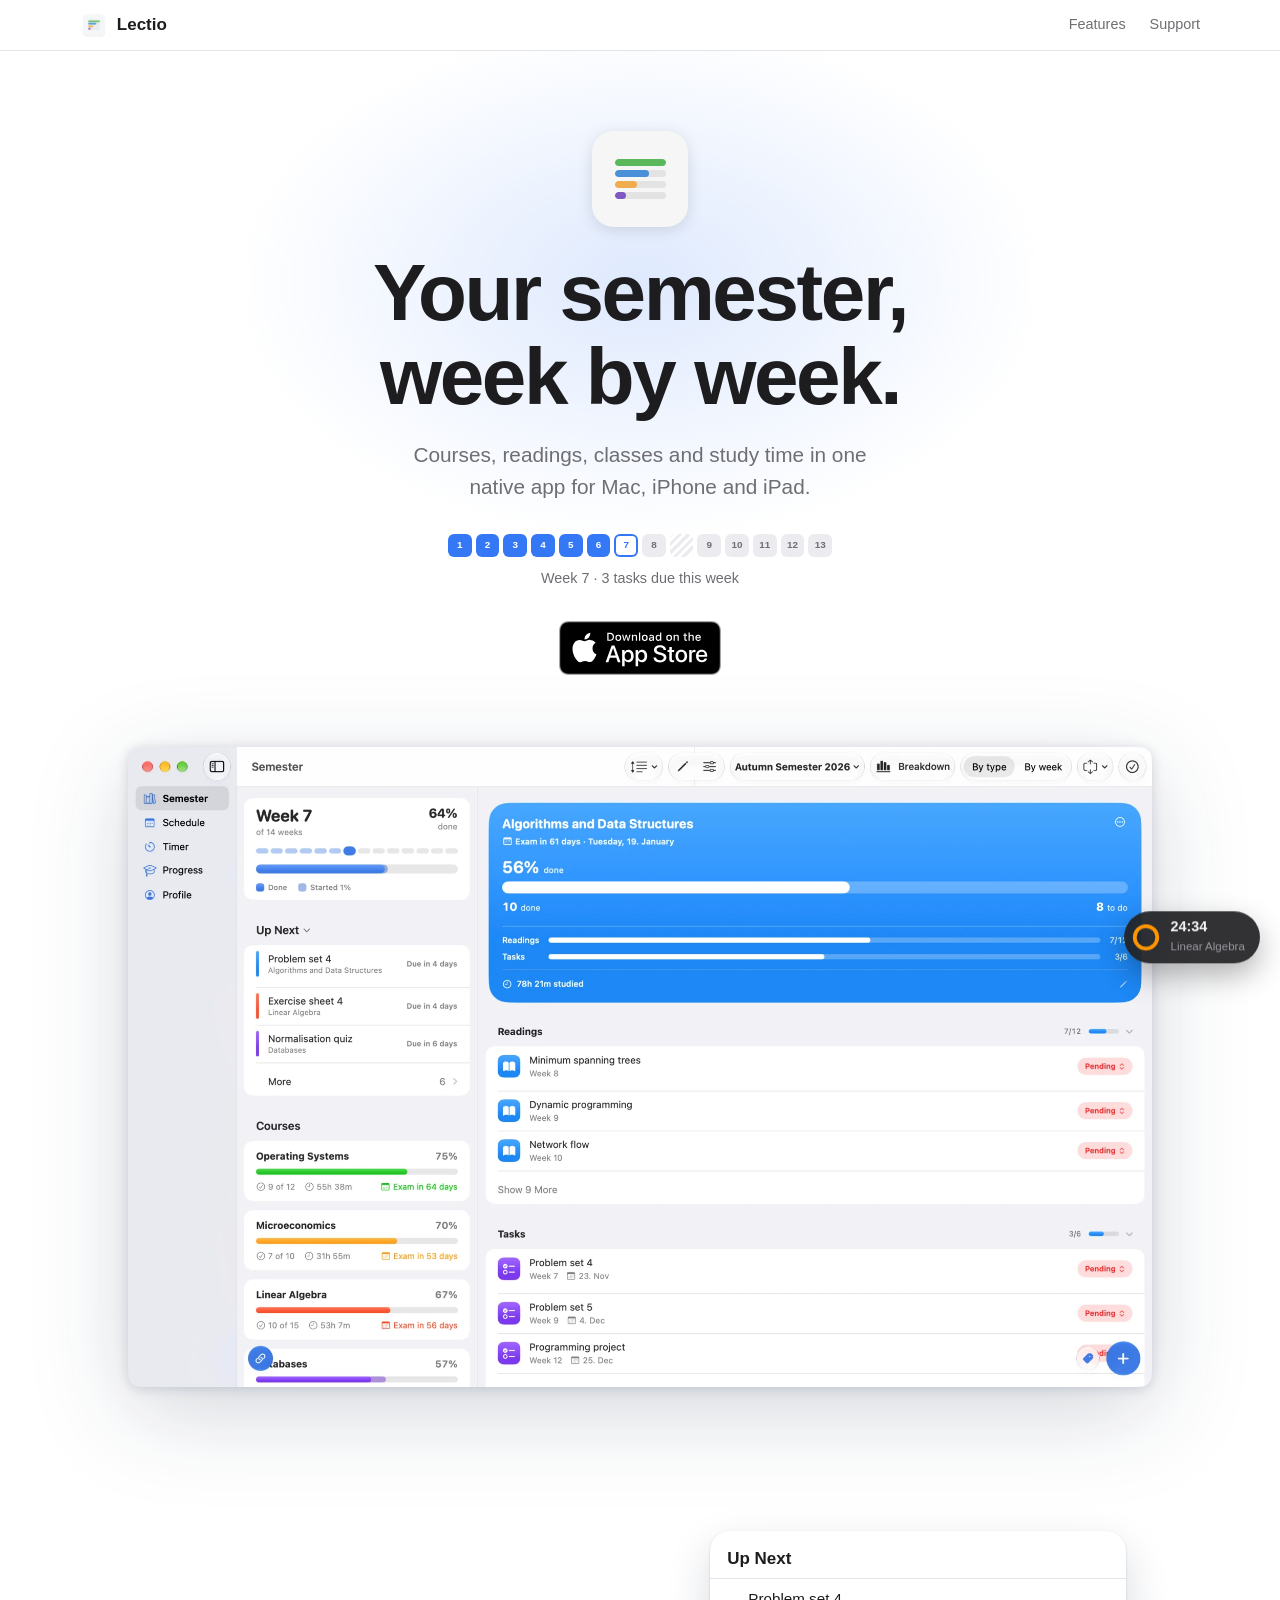
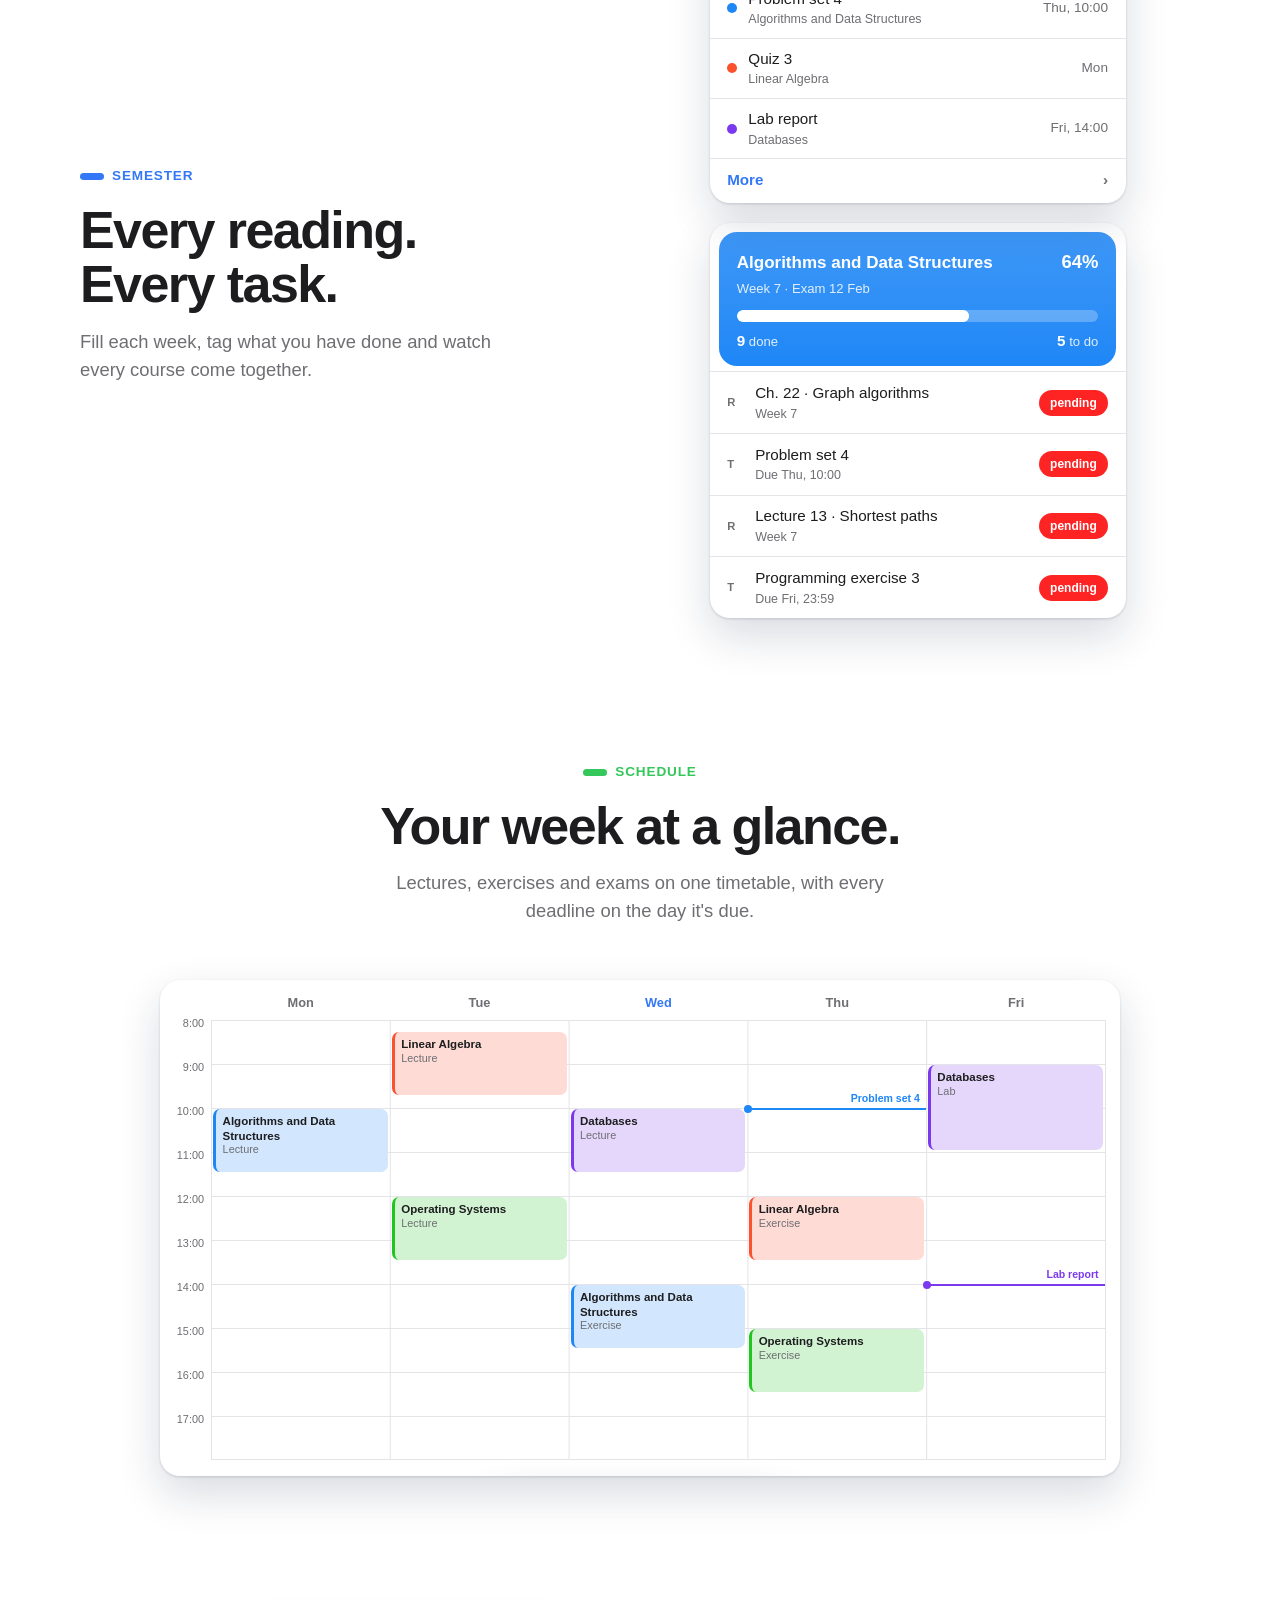
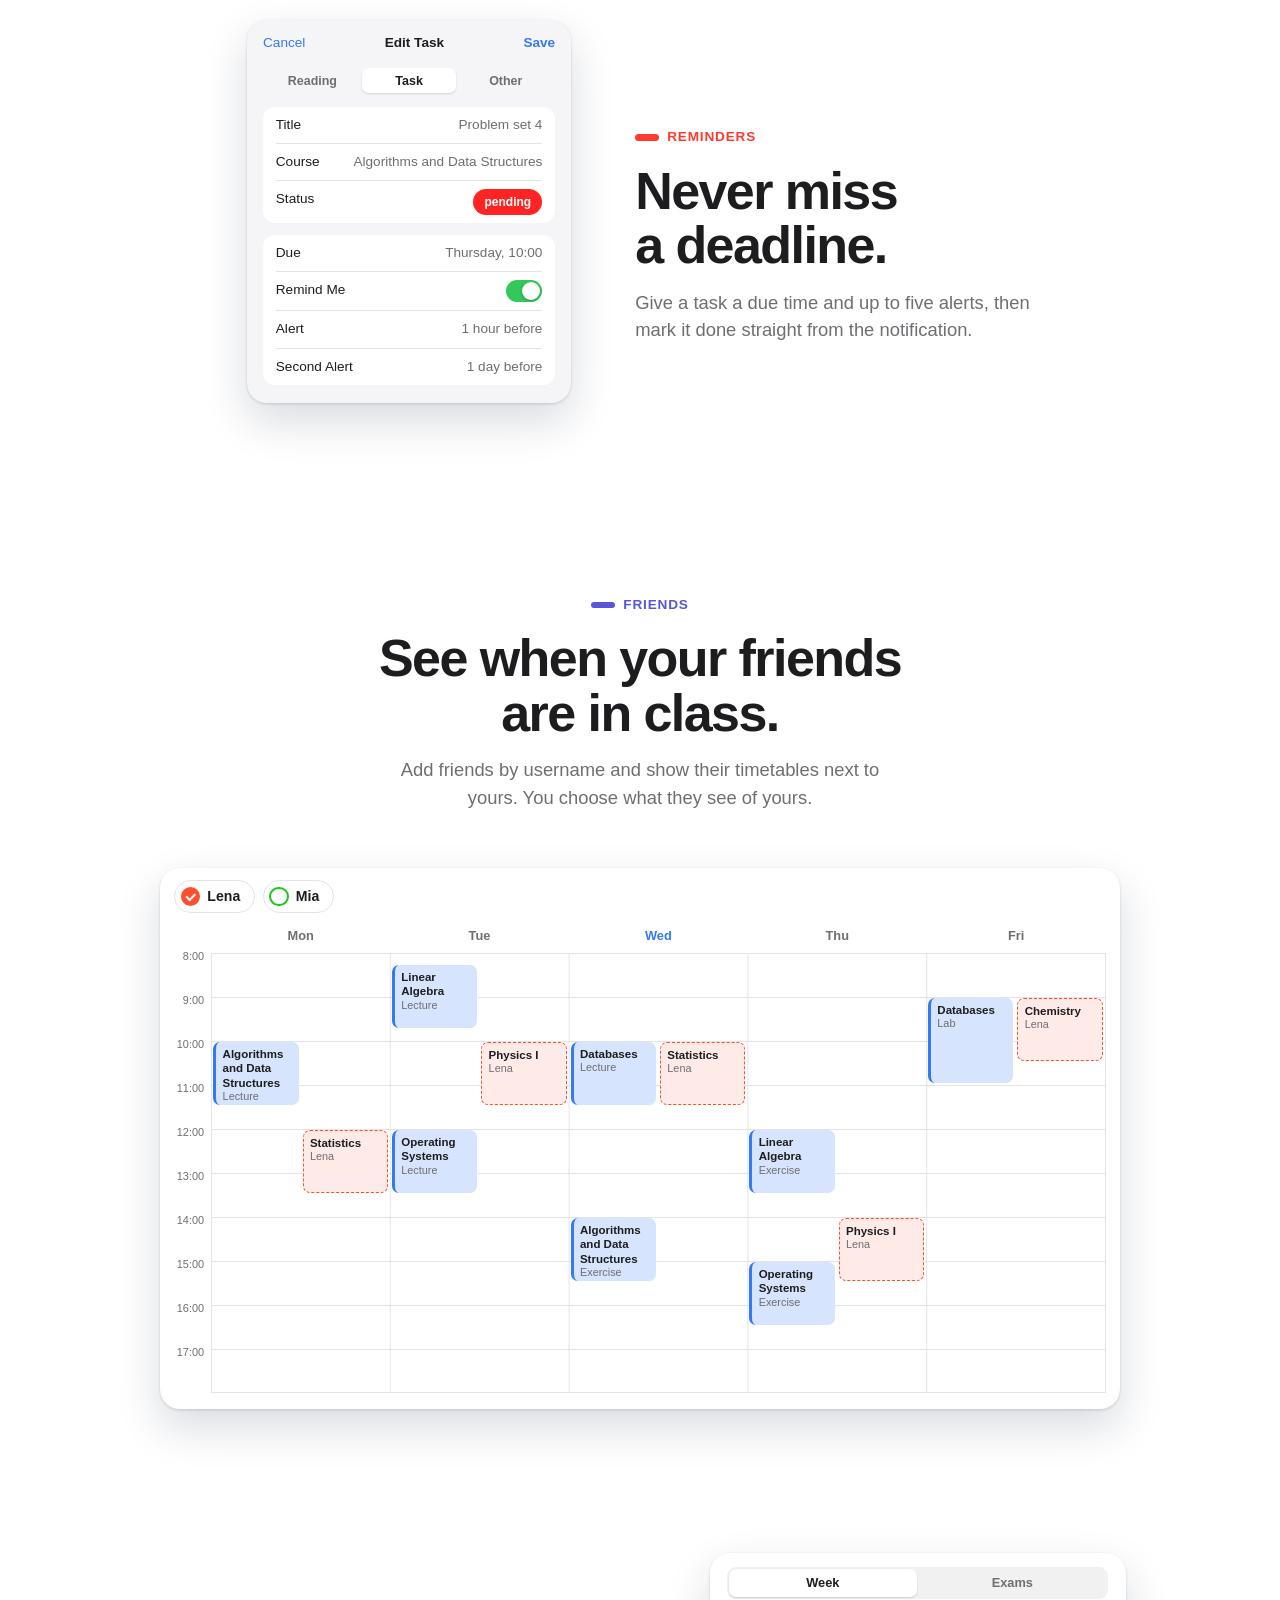
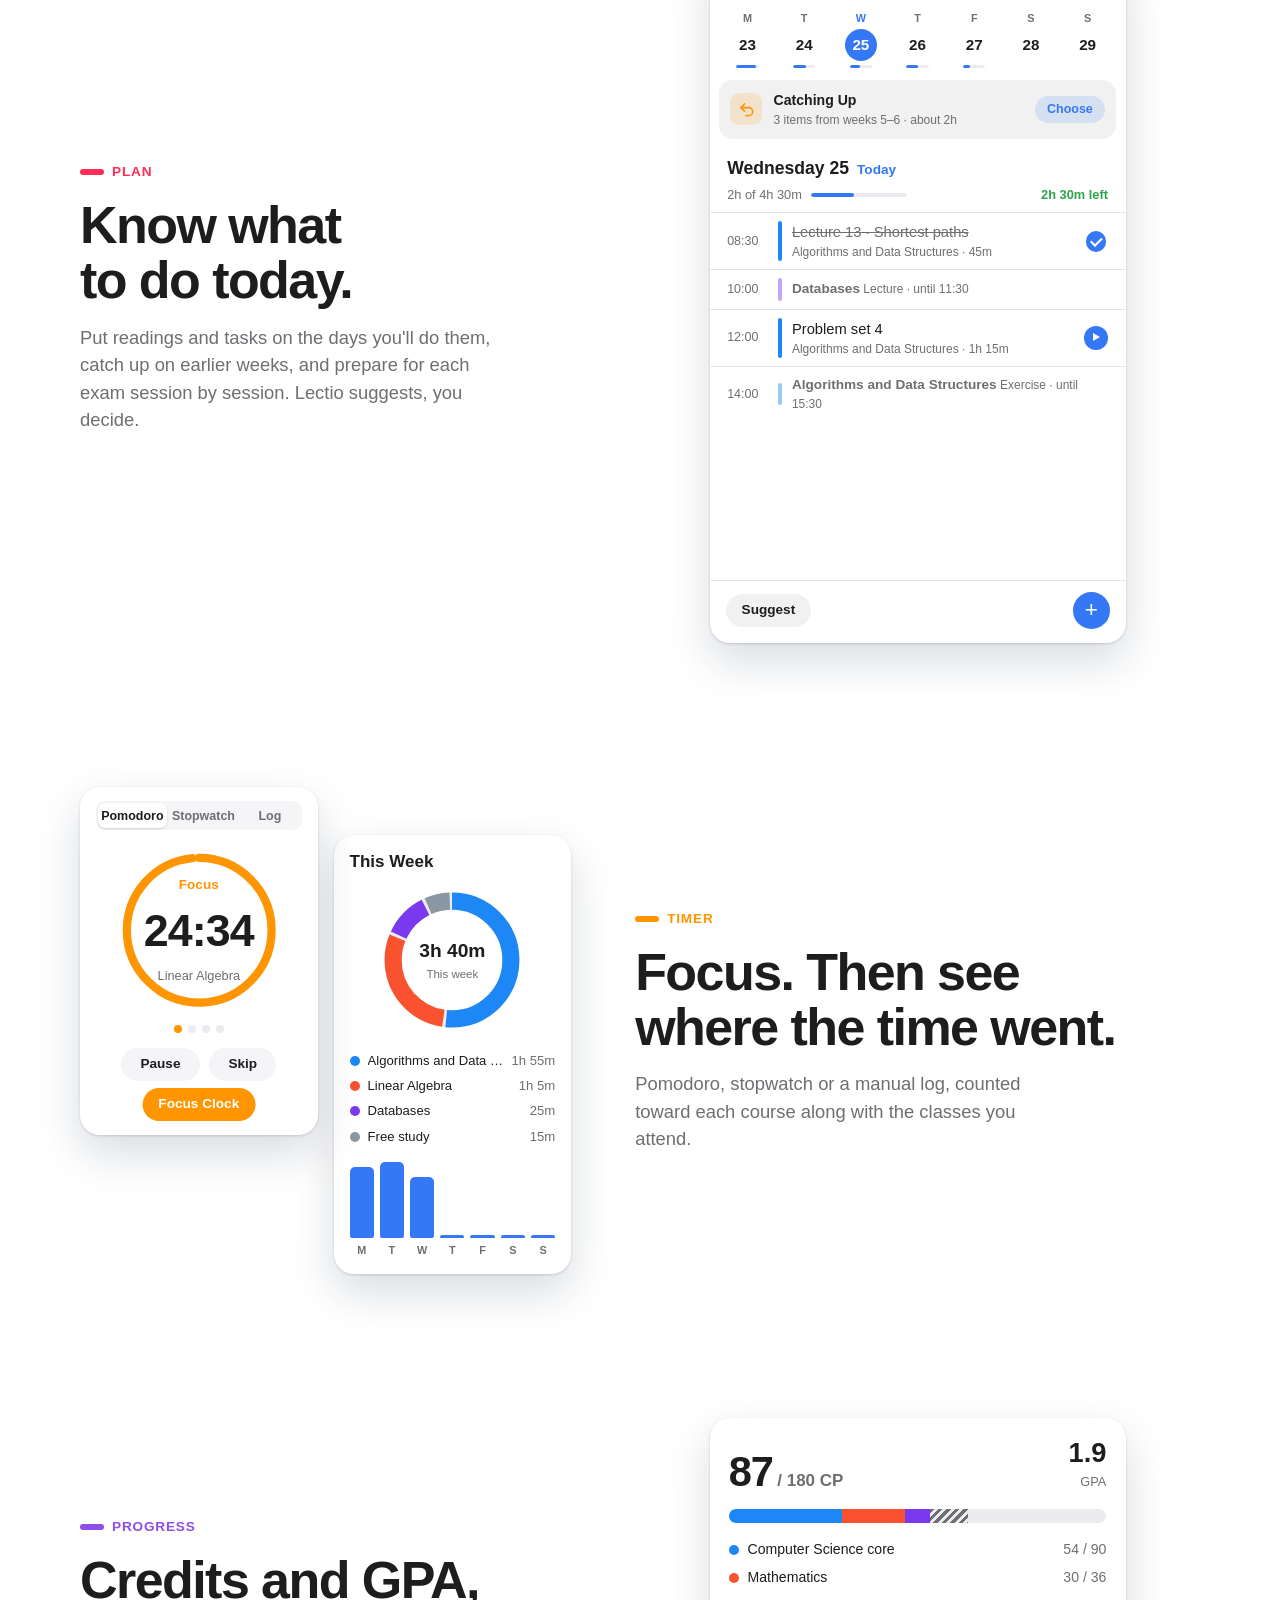
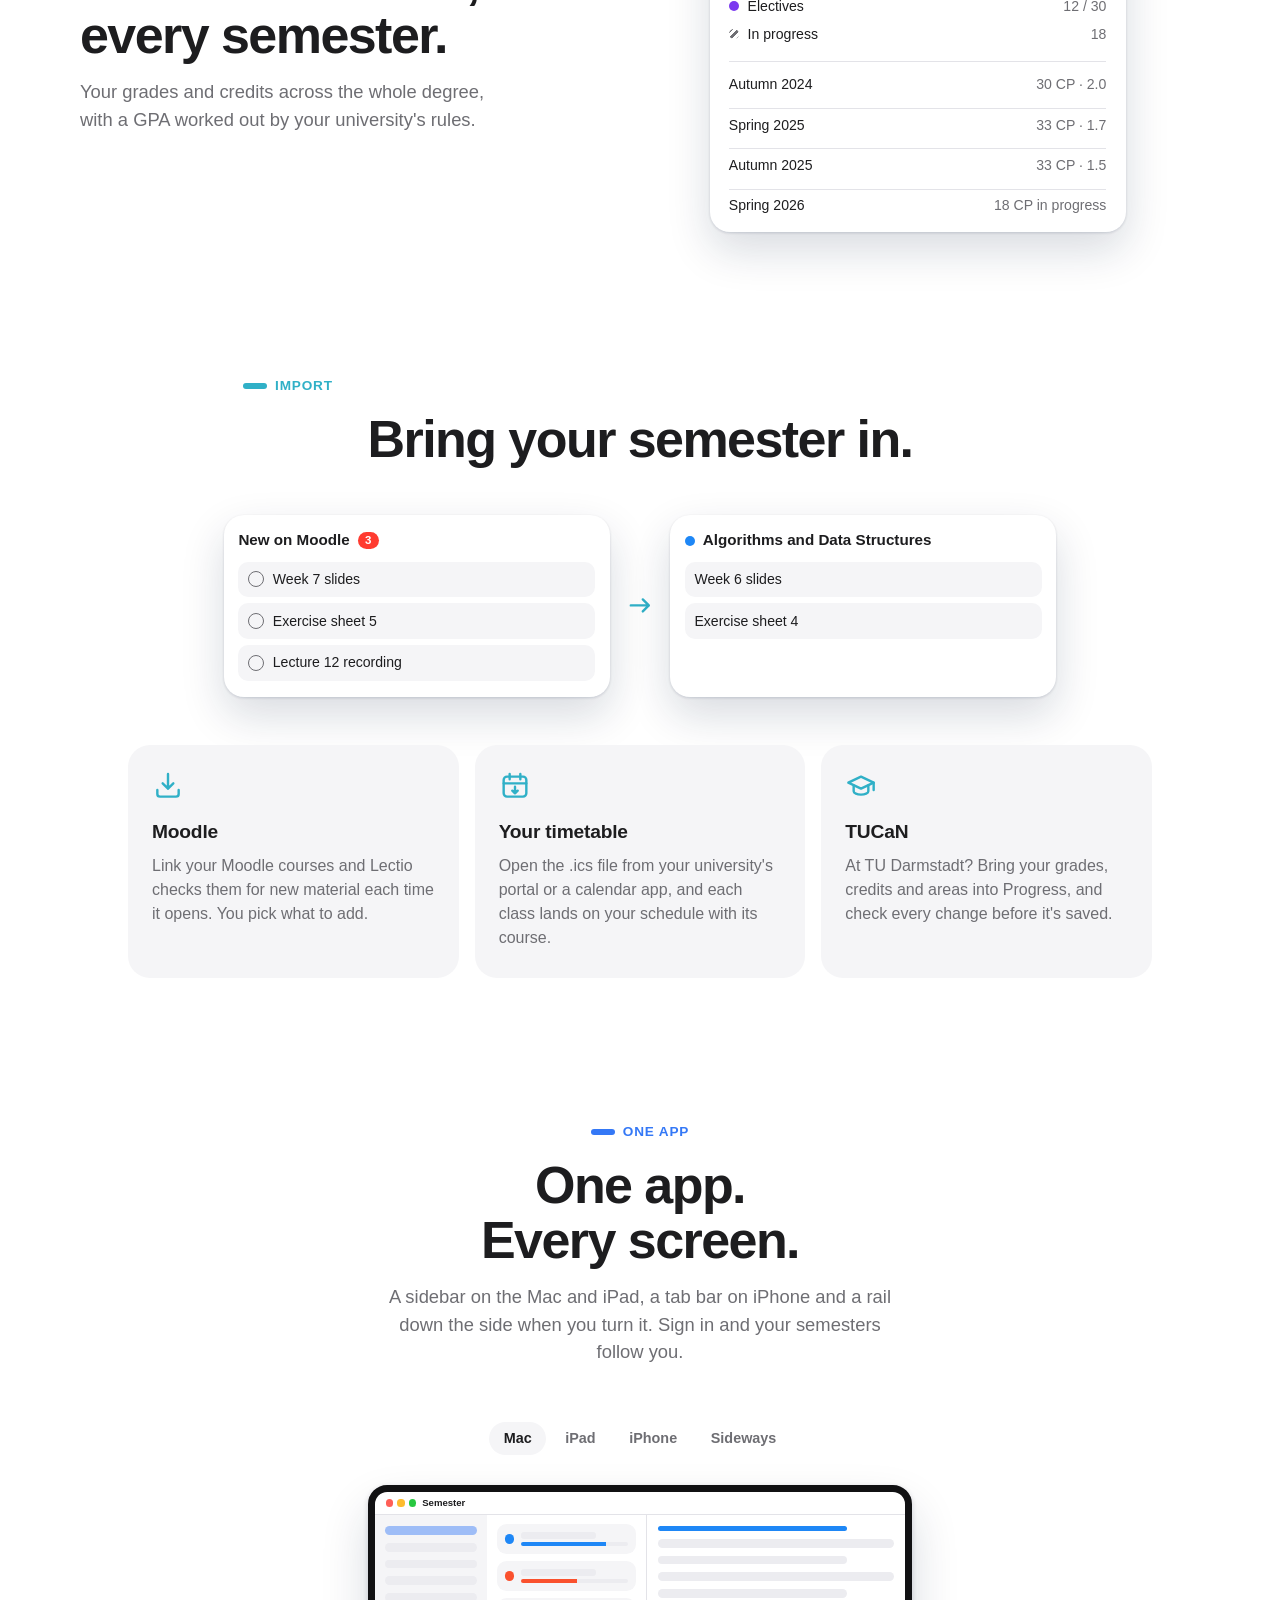
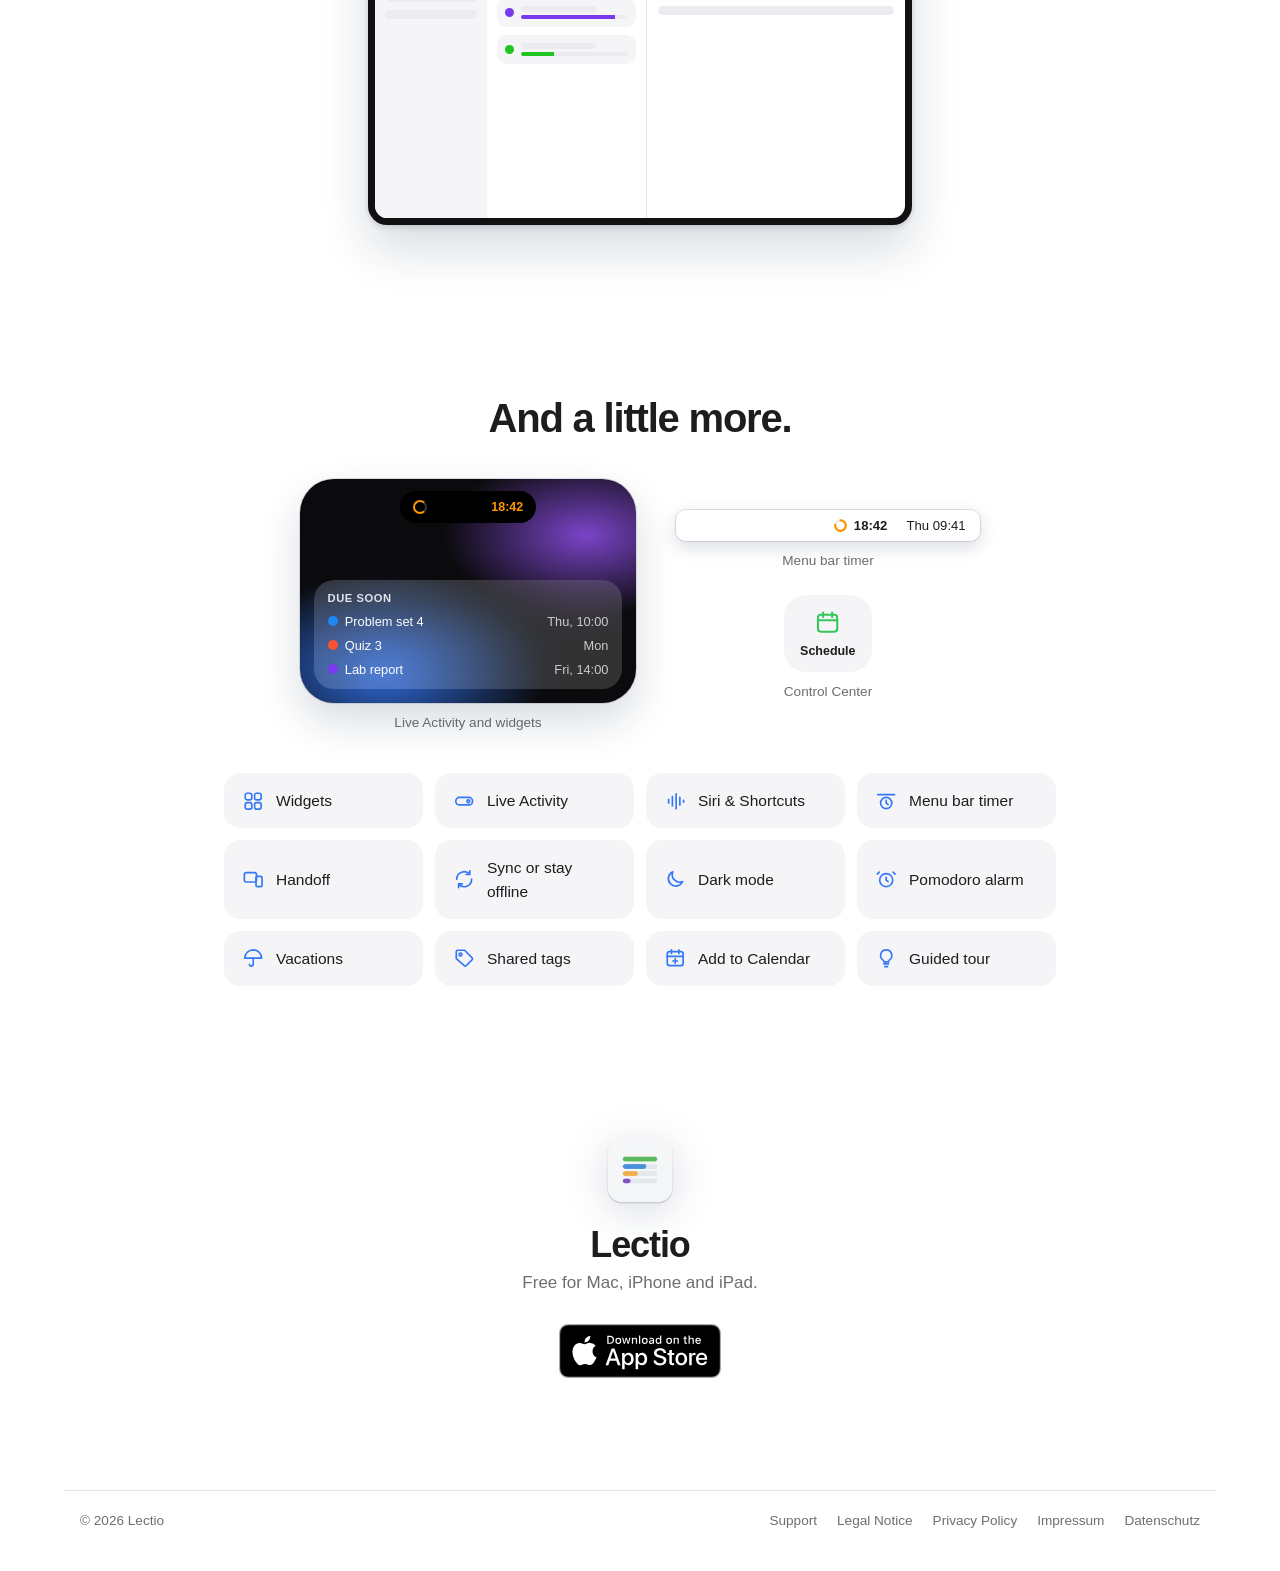
==== commit 5838c173: "[#] remake the link preview" ====
--- a/index.html
+++ b/index.html
@@ -13,7 +13,7 @@
 <meta property="og:url" content="https://lectio.mateoarenas.dev/">
 <meta property="og:title" content="Lectio – Semester Planner">
 <meta property="og:description" content="Your semester, week by week. Free on the App Store for Mac, iPhone and iPad.">
-<meta property="og:image" content="https://lectio.mateoarenas.dev/images/og-preview.jpg">
+<meta property="og:image" content="https://lectio.mateoarenas.dev/images/og-preview-2.jpg">
 <meta property="og:image:width" content="1200">
 <meta property="og:image:height" content="630">
 <meta property="og:image:alt" content="Lectio's icon and the words “Your semester, week by week.” beside an iPhone showing week 7 of the semester and what is due next">
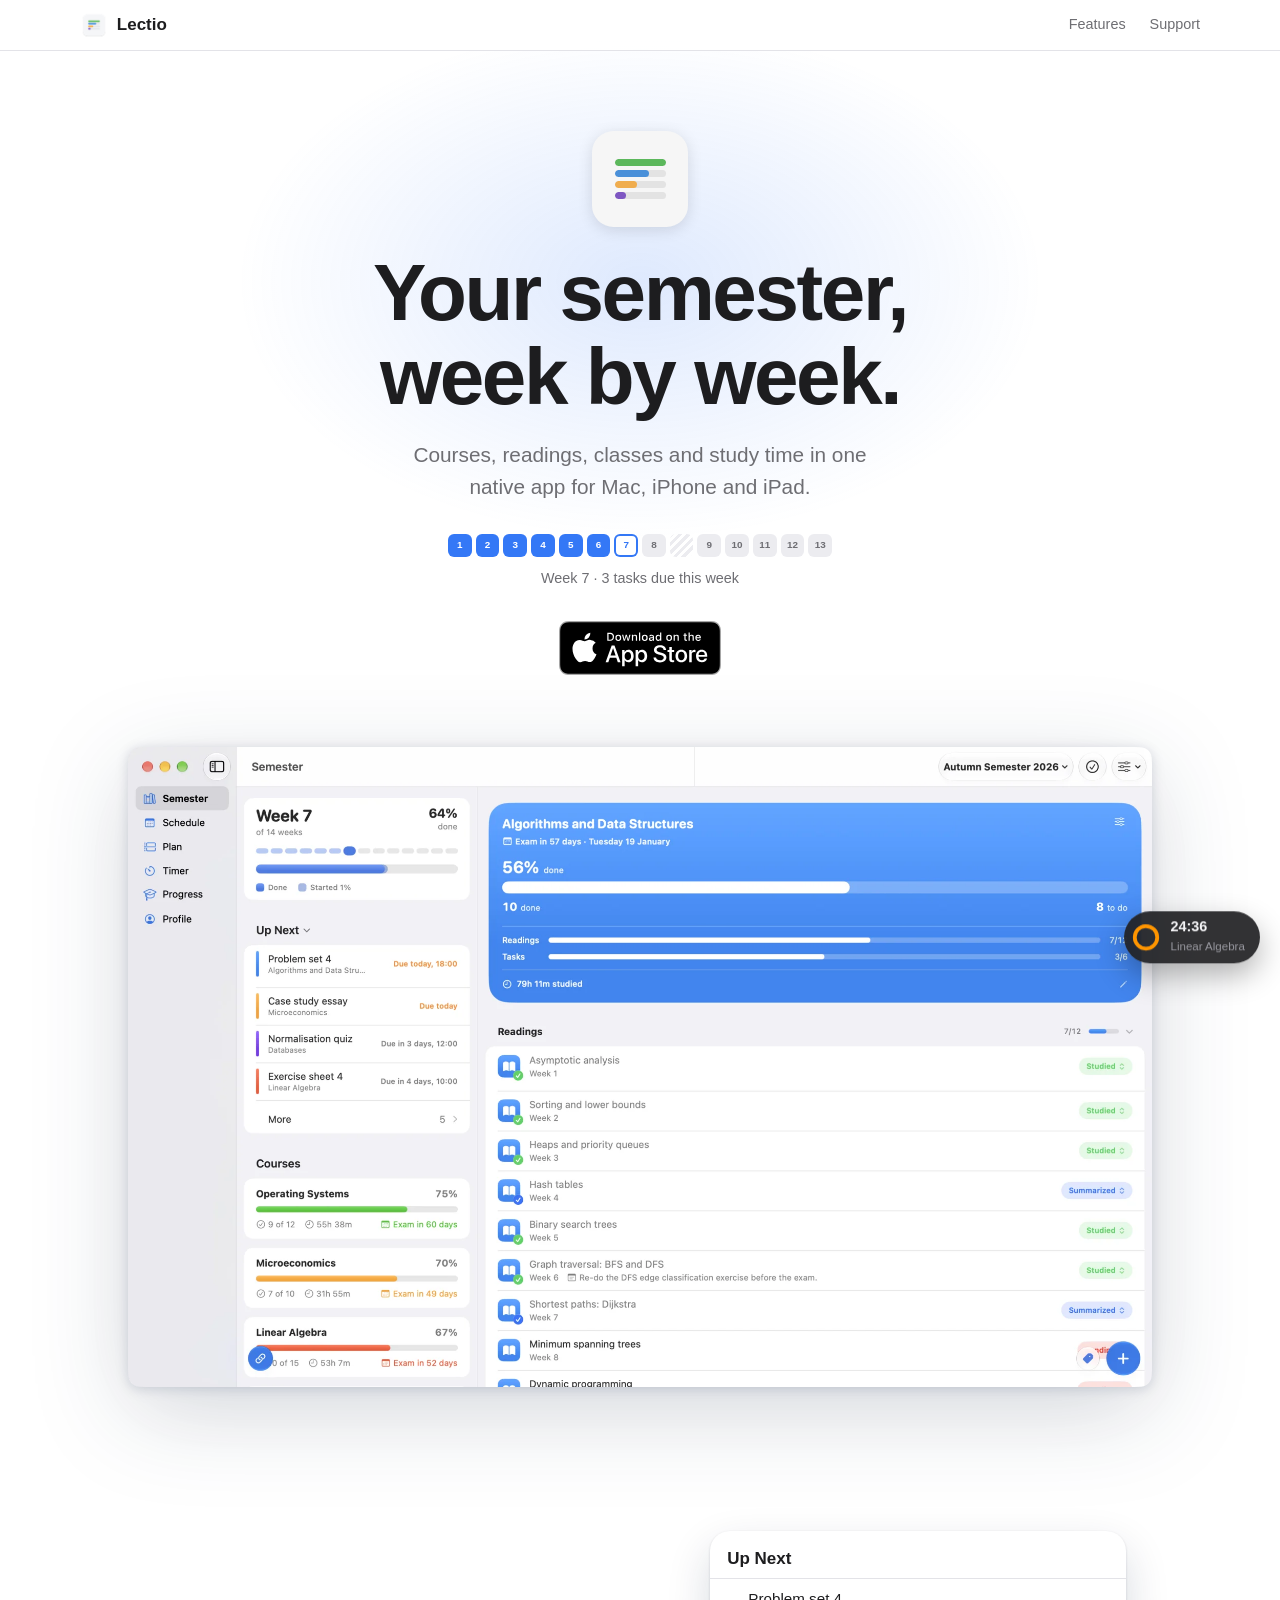
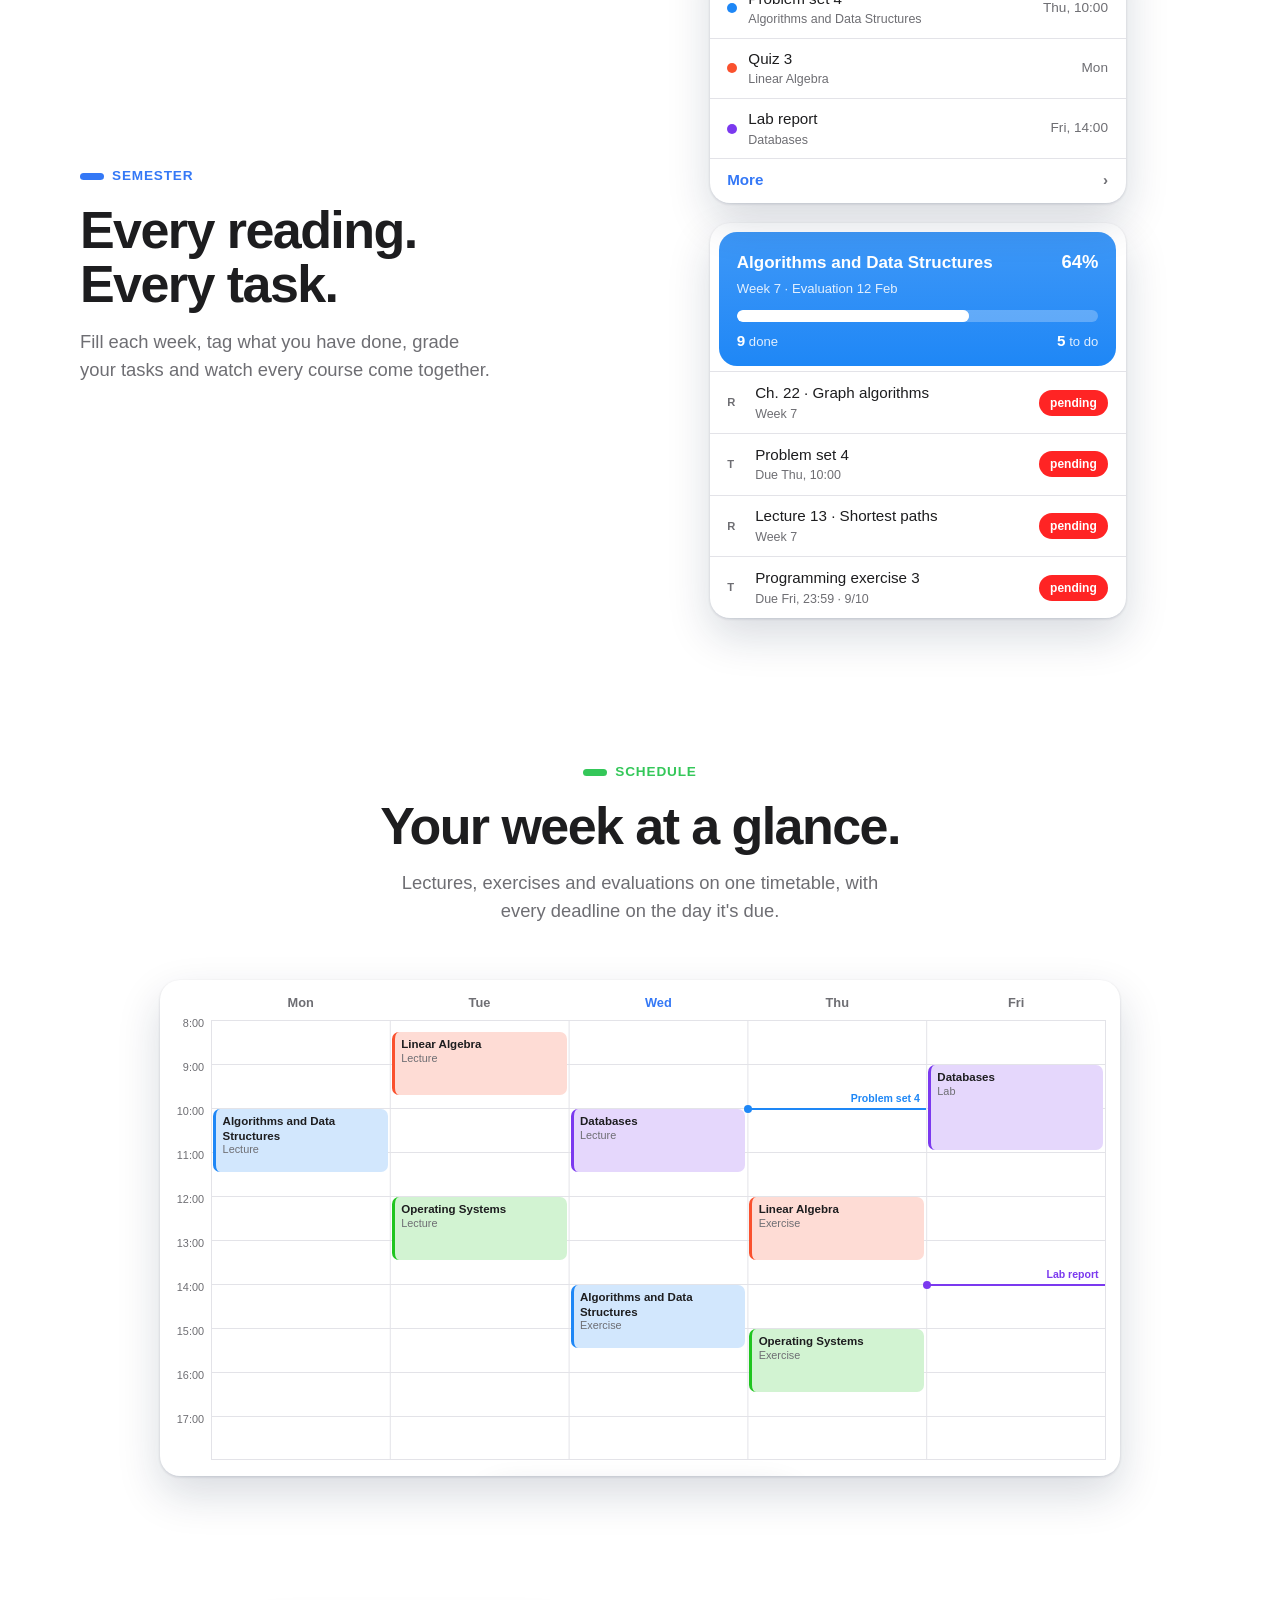
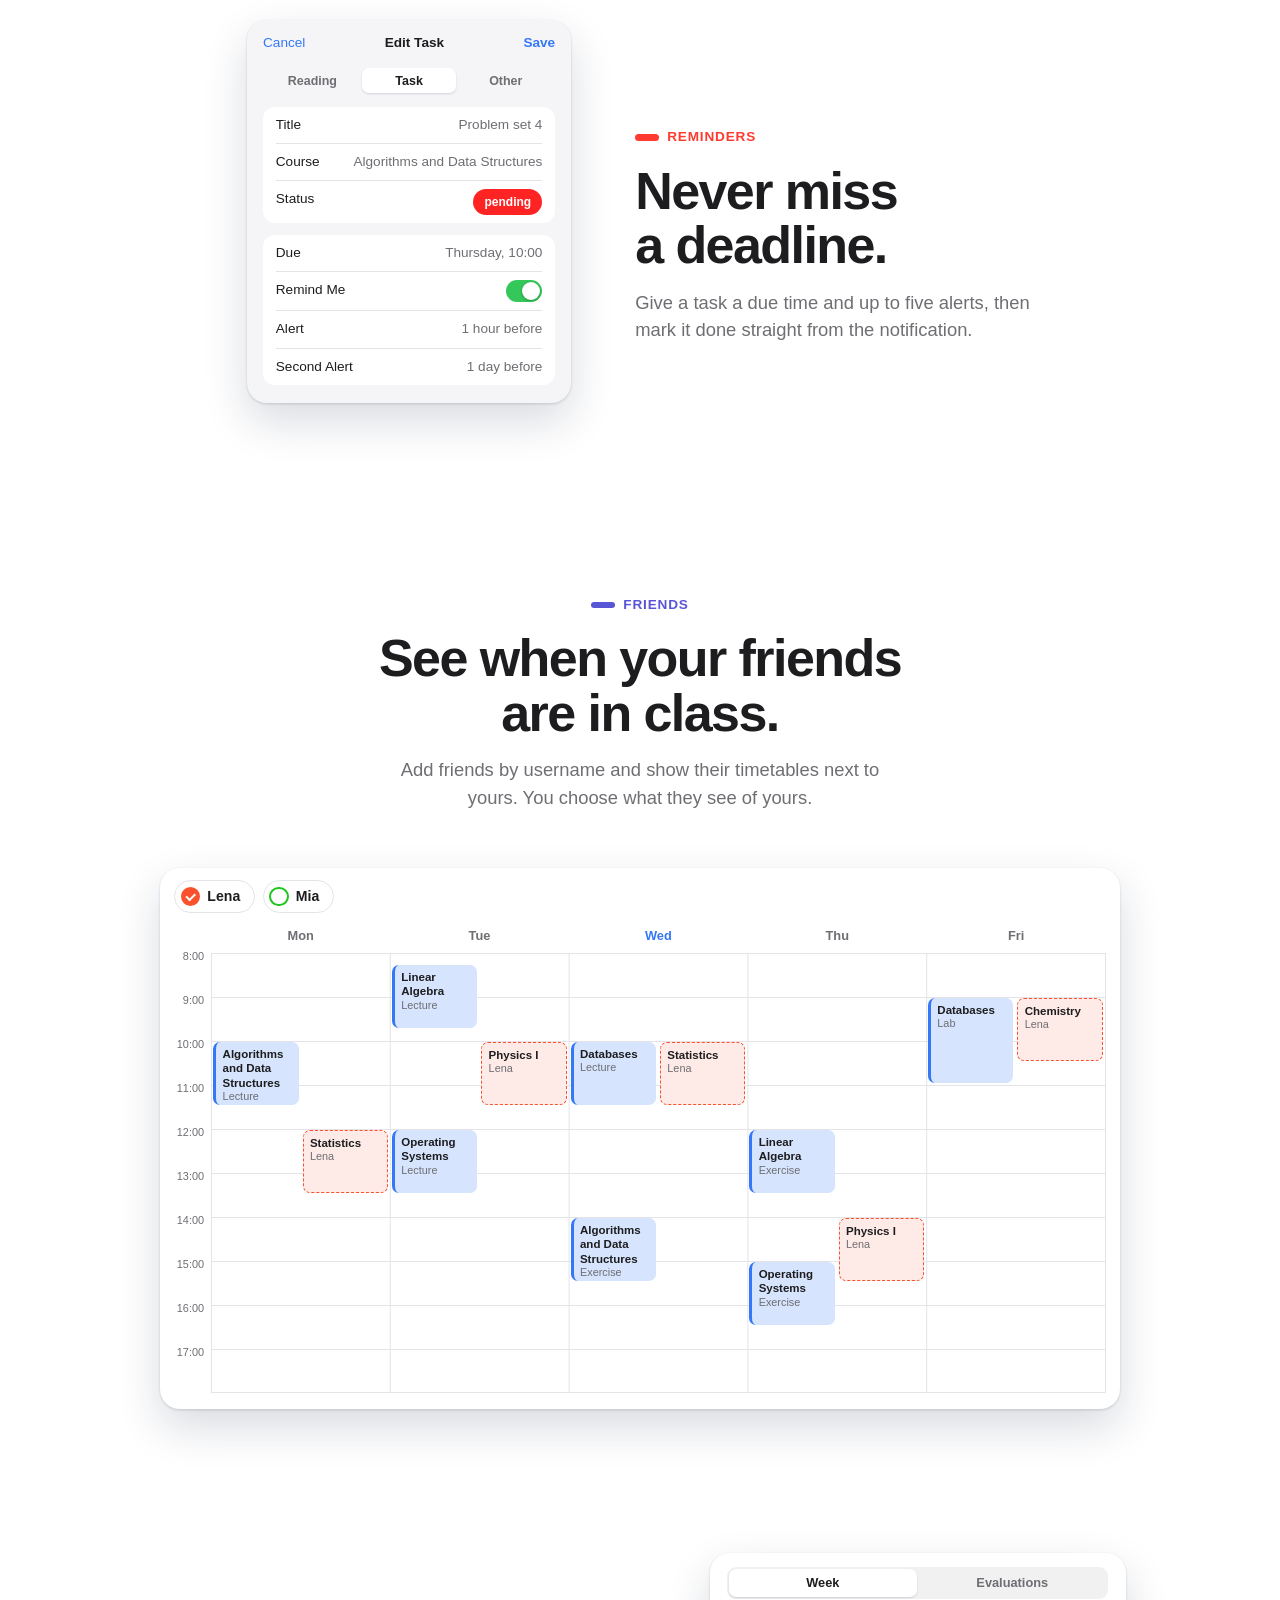
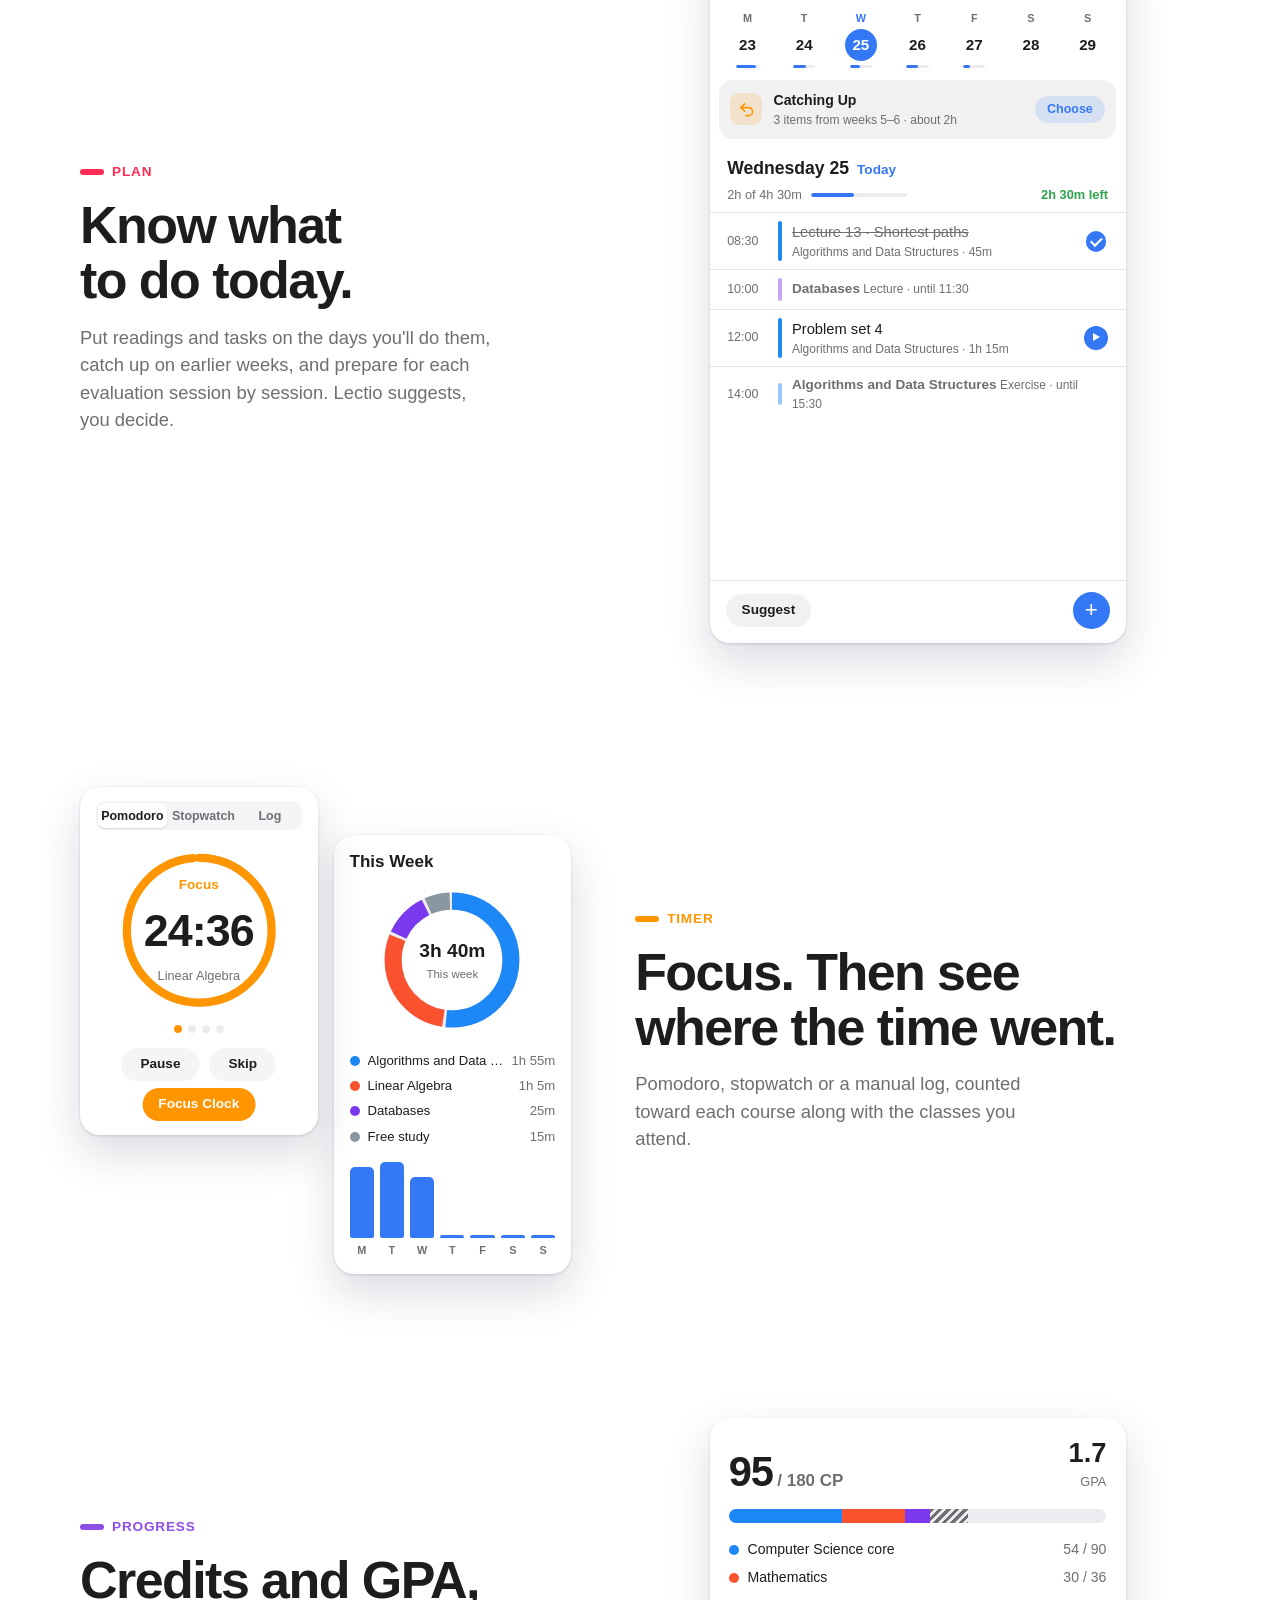
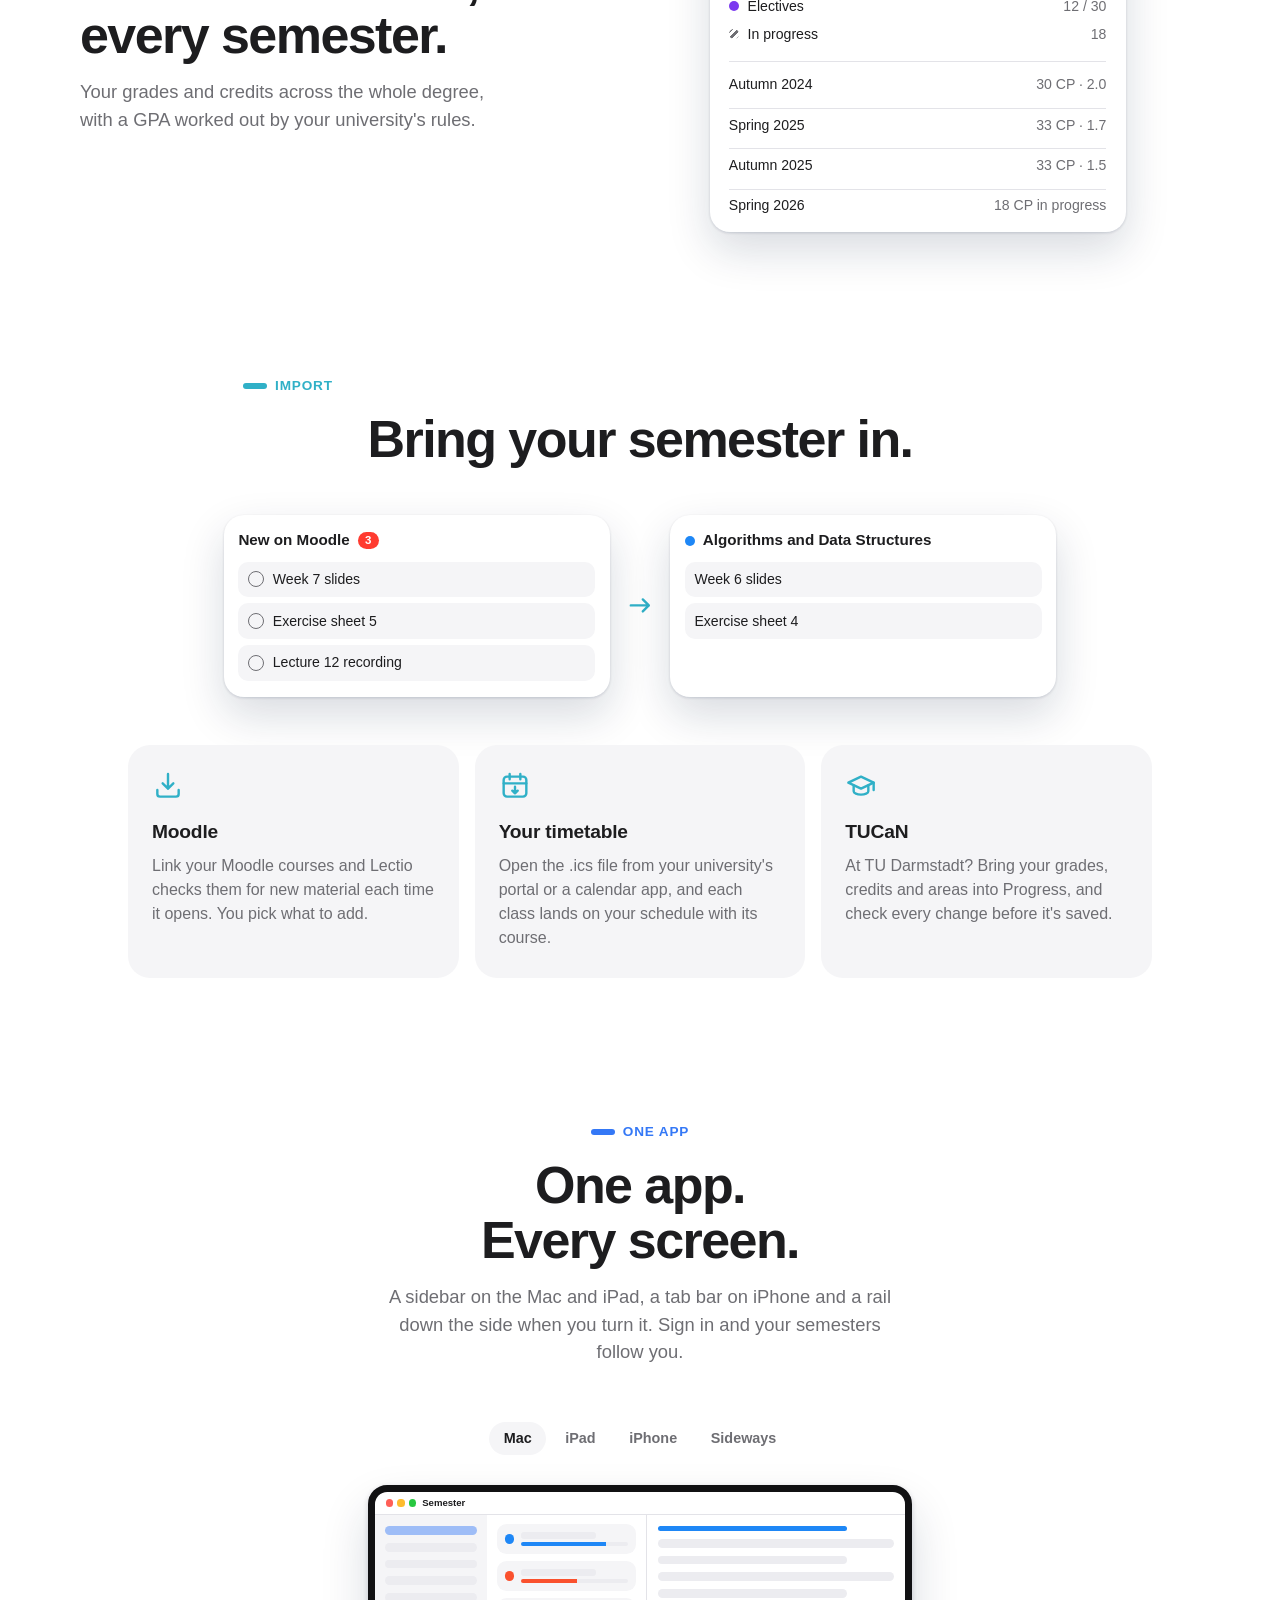
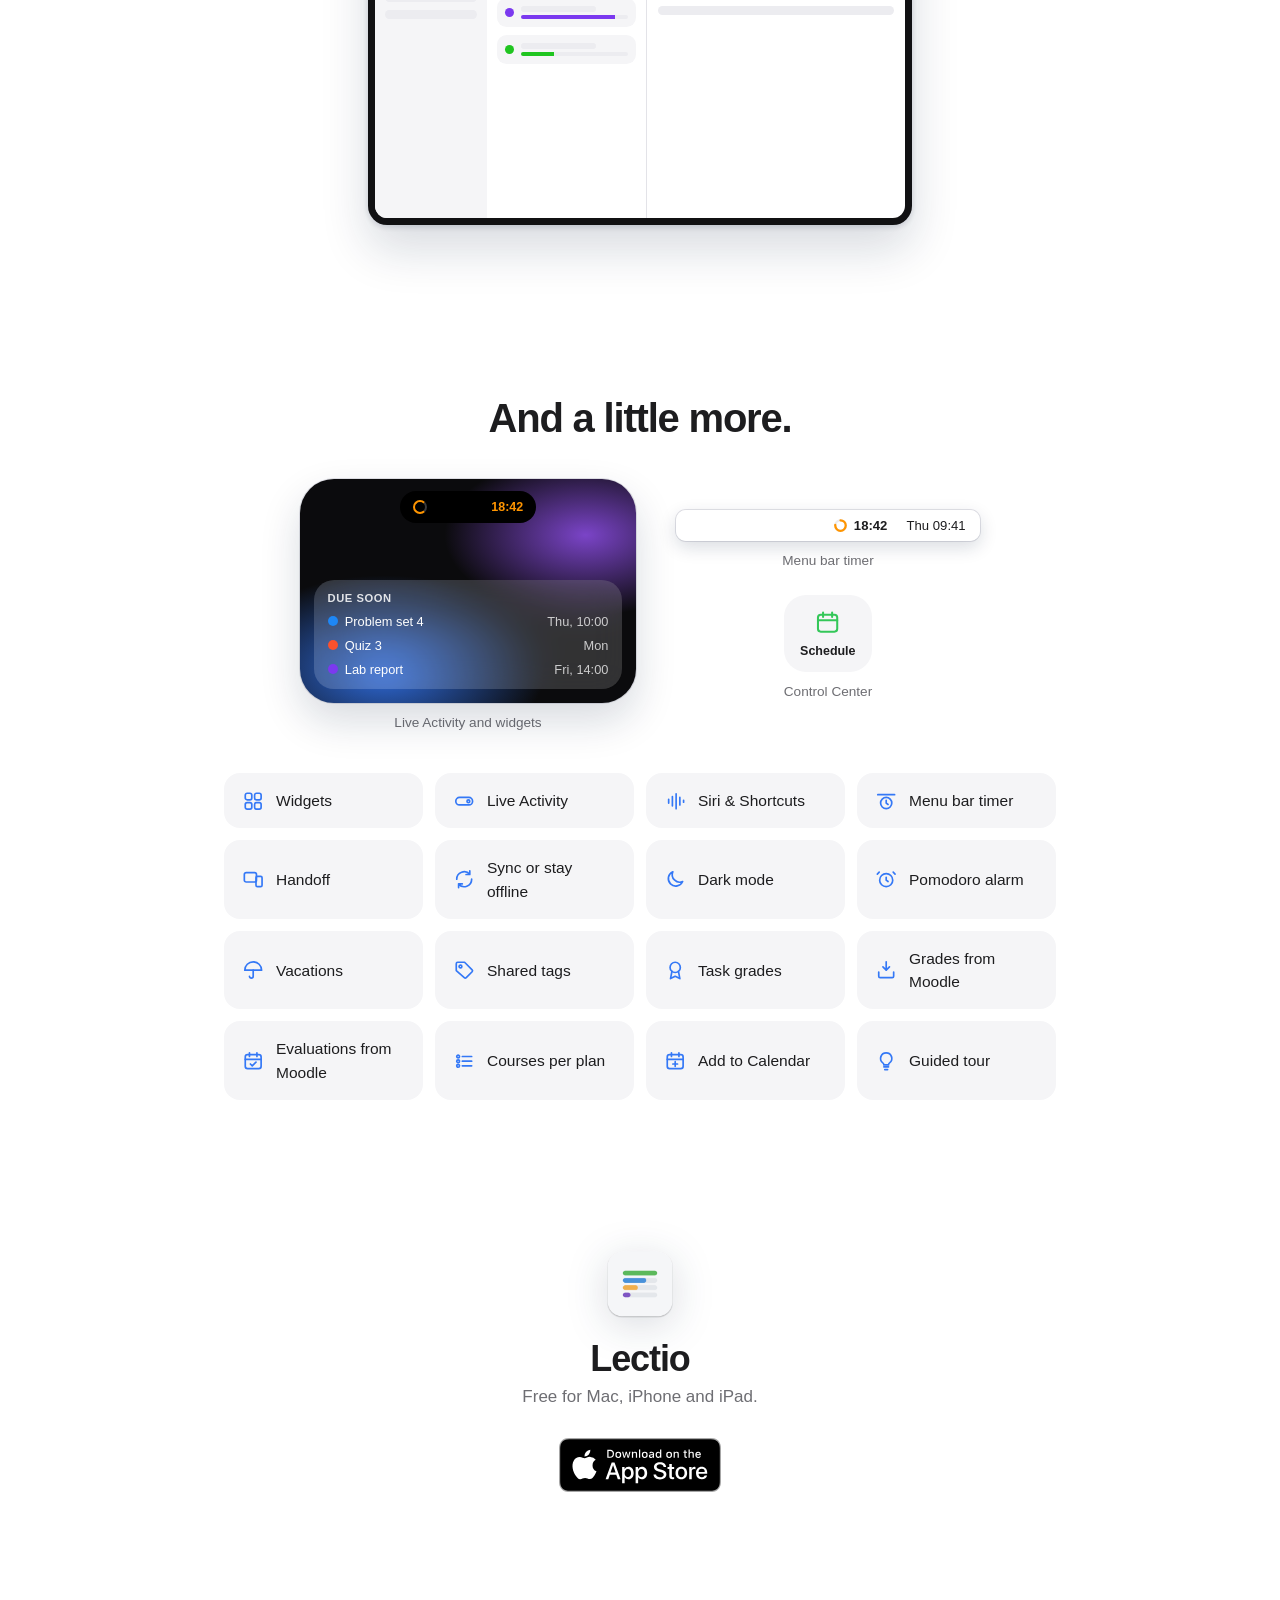
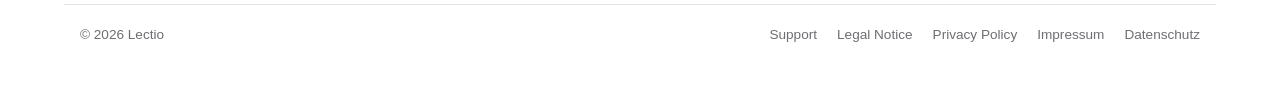
==== commit b6ec1fb9: "[#] say evaluations and show task grades" ====
--- a/index.html
+++ b/index.html
@@ -64,7 +64,7 @@
 <div class="copy reveal">
 <p class="eyebrow" style="--c: var(--blue)">Semester</p>
 <h2>Every reading.<br>Every task.</h2>
-<p>Fill each week, tag what you have done and watch every course come together.</p>
+<p>Fill each week, tag what you have done, grade your tasks and watch every course come together.</p>
 </div>
 <div class="visual planner reveal">
 <div class="card upnext" role="img" aria-label="Up Next: Problem set 4 due Thursday at 10:00, Quiz 3 due Monday, Lab report due Friday at 14:00">
@@ -80,7 +80,7 @@
 <div class="card course" style="--c: var(--ads)">
 <header>
 <div class="course-top"><b>Algorithms and Data Structures</b><output class="course-percent">79%</output></div>
-<small>Week 7 · Exam 12 Feb</small>
+<small>Week 7 · Evaluation 12 Feb</small>
 <div class="layers" aria-hidden="true"><i class="started" style="width: 85.71%"></i><i class="filled" style="width: 78.57%"></i></div>
 <p class="layer-counts" aria-hidden="true"><span><b>11</b> done</span><span><b>1</b> started</span><span><b>2</b> to do</span></p>
 </header>
@@ -88,7 +88,7 @@
 <li class="done"><span class="kind" aria-label="Reading">R</span><span class="title">Ch. 22 · Graph algorithms<small>Week 7</small></span><button class="tag" type="button" style="--c: var(--tag-blue)" data-set="reading" data-tag="2">summarized</button></li>
 <li><span class="kind" aria-label="Task">T</span><span class="title">Problem set 4<small>Due Thu, 10:00</small></span><button class="tag" type="button" style="--c: var(--tag-red)" data-set="task" data-tag="0">pending</button></li>
 <li><span class="kind" aria-label="Reading">R</span><span class="title">Lecture 13 · Shortest paths<small>Week 7</small></span><button class="tag" type="button" style="--c: var(--tag-orange)" data-set="reading" data-tag="1">seen</button></li>
-<li class="done"><span class="kind" aria-label="Task">T</span><span class="title">Programming exercise 3<small>Due Fri, 23:59</small></span><button class="tag" type="button" style="--c: var(--tag-blue)" data-set="task" data-tag="1">done</button></li>
+<li class="done"><span class="kind" aria-label="Task">T</span><span class="title">Programming exercise 3<small>Due Fri, 23:59 · 9/10</small></span><button class="tag" type="button" style="--c: var(--tag-blue)" data-set="task" data-tag="1">done</button></li>
 </ul>
 </div>
 </div>
@@ -98,7 +98,7 @@
 <div class="copy reveal">
 <p class="eyebrow" style="--c: var(--green)">Schedule</p>
 <h2>Your week at a glance.</h2>
-<p>Lectures, exercises and exams on one timetable, with every deadline on the day it's due.</p>
+<p>Lectures, exercises and evaluations on one timetable, with every deadline on the day it's due.</p>
 </div>
 <div class="visual reveal">
 <div class="card timetable schedule-week" role="img" aria-label="A week's timetable: each course's lectures and exercises in its colour, and two deadlines on the days they are due">
@@ -216,15 +216,15 @@
 <div class="copy reveal">
 <p class="eyebrow" style="--c: var(--pink)">Plan</p>
 <h2>Know what<br>to do today.</h2>
-<p>Put readings and tasks on the days you'll do them, catch up on earlier weeks, and prepare for each exam session by session. Lectio suggests, you decide.</p>
+<p>Put readings and tasks on the days you'll do them, catch up on earlier weeks, and prepare for each evaluation session by session. Lectio suggests, you decide.</p>
 </div>
 <div class="visual reveal">
 <div class="card plan-card" data-tab="week">
 <p class="plan-tabs" role="group" aria-label="Show the plan's">
 <button type="button" aria-pressed="true" data-tab="week">Week</button>
-<button type="button" aria-pressed="false" data-tab="exams">Exams</button>
+<button type="button" aria-pressed="false" data-tab="exams">Evaluations</button>
 </p>
-<div class="plan-panel plan-week" role="img" aria-label="Today's plan, between the day's two classes: Lecture 13 done, Problem set 4 at 12:00 up next, exam prep for Linear Algebra at 16:00, and Normal forms at any time. 3 hours 45 minutes of 4 hours 30 minutes planned.">
+<div class="plan-panel plan-week" role="img" aria-label="Today's plan, between the day's two classes: Lecture 13 done, Problem set 4 at 12:00 up next, evaluation prep for Linear Algebra at 16:00, and Normal forms at any time. 3 hours 45 minutes of 4 hours 30 minutes planned.">
 <div aria-hidden="true">
 <ol class="plan-strip">
 <li style="--load: 0.9"><small>M</small><b>23</b><i></i></li>
@@ -245,7 +245,7 @@
 <li class="plan-class" style="--c: var(--databases)"><div class="plan-row"><span class="plan-time">10:00</span><span class="plan-bar"></span><span class="plan-what"><b>Databases</b> Lecture · until 11:30</span></div></li>
 <li class="plan-item next" style="--c: var(--ads)" data-first><div class="plan-row"><span class="plan-time">12:00</span><span class="plan-bar"></span><span class="plan-what"><span class="plan-title">Problem set 4</span><small>Algorithms and Data Structures · 1h 15m</small></span><span class="plan-end"><span class="plan-check"></span><span class="plan-start"></span></span></div></li>
 <li class="plan-class" style="--c: var(--ads)"><div class="plan-row"><span class="plan-time">14:00</span><span class="plan-bar"></span><span class="plan-what"><b>Algorithms and Data Structures</b> Exercise · until 15:30</span></div></li>
-<li class="plan-item" style="--c: var(--linalg)" data-suggested data-second><div class="plan-row"><span class="plan-time">16:00</span><span class="plan-bar"></span><span class="plan-what"><span class="plan-title">Exam prep · Linear Algebra</span><small>2 topics · 1h</small></span><span class="plan-end"><span class="plan-check"></span><span class="plan-start"></span></span></div></li>
+<li class="plan-item" style="--c: var(--linalg)" data-suggested data-second><div class="plan-row"><span class="plan-time">16:00</span><span class="plan-bar"></span><span class="plan-what"><span class="plan-title">Evaluation prep · Linear Algebra</span><small>2 topics · 1h</small></span><span class="plan-end"><span class="plan-check"></span><span class="plan-start"></span></span></div></li>
 </ul>
 <div class="plan-any" data-suggested>
 <div>
@@ -257,9 +257,9 @@
 </div>
 </div>
 </div>
-<div class="plan-panel plan-exams" role="img" aria-label="Exam prep: Algorithms and Data Structures on track, Linear Algebra ahead and Databases 2 hours behind, and 4 of this week's 6 hours of sessions planned.">
-<div aria-hidden="true">
-<p class="plan-list-head">Exams</p>
+<div class="plan-panel plan-exams" role="img" aria-label="Evaluation prep: Algorithms and Data Structures on track, Linear Algebra ahead and Databases 2 hours behind, and 4 of this week's 6 hours of sessions planned.">
+<div aria-hidden="true">
+<p class="plan-list-head">Evaluations</p>
 <ul class="paces">
 <li style="--c: var(--ads); --done: 0.42; --even: 0.4"><span class="dot"></span><span class="pace-name"><b>Algorithms and Data Structures</b><small>Fri 12 Feb · in 79 days</small></span><span class="pace-status">On track</span><span class="pace-bar"><i></i><s></s></span></li>
 <li style="--c: var(--linalg); --done: 0.52; --even: 0.38"><span class="dot"></span><span class="pace-name"><b>Linear Algebra</b><small>Mon 15 Feb · in 82 days</small></span><span class="pace-status ahead">Ahead</span><span class="pace-bar"><i></i><s></s></span></li>
@@ -472,6 +472,10 @@
 <li><svg viewBox="0 0 24 24" aria-hidden="true"><circle cx="12" cy="13" r="7"/><path d="M12 10v3l2 1.5M4.5 4.5 2.5 6.5M19.5 4.5l2 2"/></svg>Pomodoro alarm</li>
 <li><svg viewBox="0 0 24 24" aria-hidden="true"><path d="M3 12a9 9 0 0 1 18 0z"/><path d="M12 12v6.5a2 2 0 0 1-4 0"/></svg>Vacations</li>
 <li><svg viewBox="0 0 24 24" aria-hidden="true"><path d="M3.5 12.4V5a1.5 1.5 0 0 1 1.5-1.5h7.4l8.1 8.1a1.5 1.5 0 0 1 0 2.1l-6.3 6.3a1.5 1.5 0 0 1-2.1 0z"/><circle cx="8" cy="8" r="1.5"/></svg>Shared tags</li>
+<li><svg viewBox="0 0 24 24" aria-hidden="true"><circle cx="12" cy="9" r="5.5"/><path d="M8.5 13.3 7 21l5-2.5 5 2.5-1.5-7.7"/></svg>Task grades</li>
+<li><svg viewBox="0 0 24 24" aria-hidden="true"><path d="M12 3v9M8.5 8.5 12 12l3.5-3.5"/><path d="M4 14v4.5A1.5 1.5 0 0 0 5.5 20h13a1.5 1.5 0 0 0 1.5-1.5V14"/></svg>Grades from Moodle</li>
+<li><svg viewBox="0 0 24 24" aria-hidden="true"><rect x="3.5" y="5" width="17" height="15" rx="2.5"/><path d="M3.5 10h17M8 3v4M16 3v4M9 15l2 2 4-4"/></svg>Evaluations from Moodle</li>
+<li><svg viewBox="0 0 24 24" aria-hidden="true"><circle cx="5.5" cy="7" r="1.5"/><circle cx="5.5" cy="12" r="1.5"/><circle cx="5.5" cy="17" r="1.5"/><path d="M10 7h10M10 12h10M10 17h10"/></svg>Courses per plan</li>
 <li><svg viewBox="0 0 24 24" aria-hidden="true"><rect x="3.5" y="5" width="17" height="15" rx="2.5"/><path d="M3.5 10h17M8 3v4M16 3v4M12 12.5v5M9.5 15h5"/></svg>Add to Calendar</li>
 <li><svg viewBox="0 0 24 24" aria-hidden="true"><path d="M9.5 18h5M10.5 21h3"/><path d="M12 3a6 6 0 0 0-3.6 10.8c.7.5 1.1 1.3 1.1 2.2h5c0-.9.4-1.7 1.1-2.2A6 6 0 0 0 12 3z"/></svg>Guided tour</li>
 </ul>
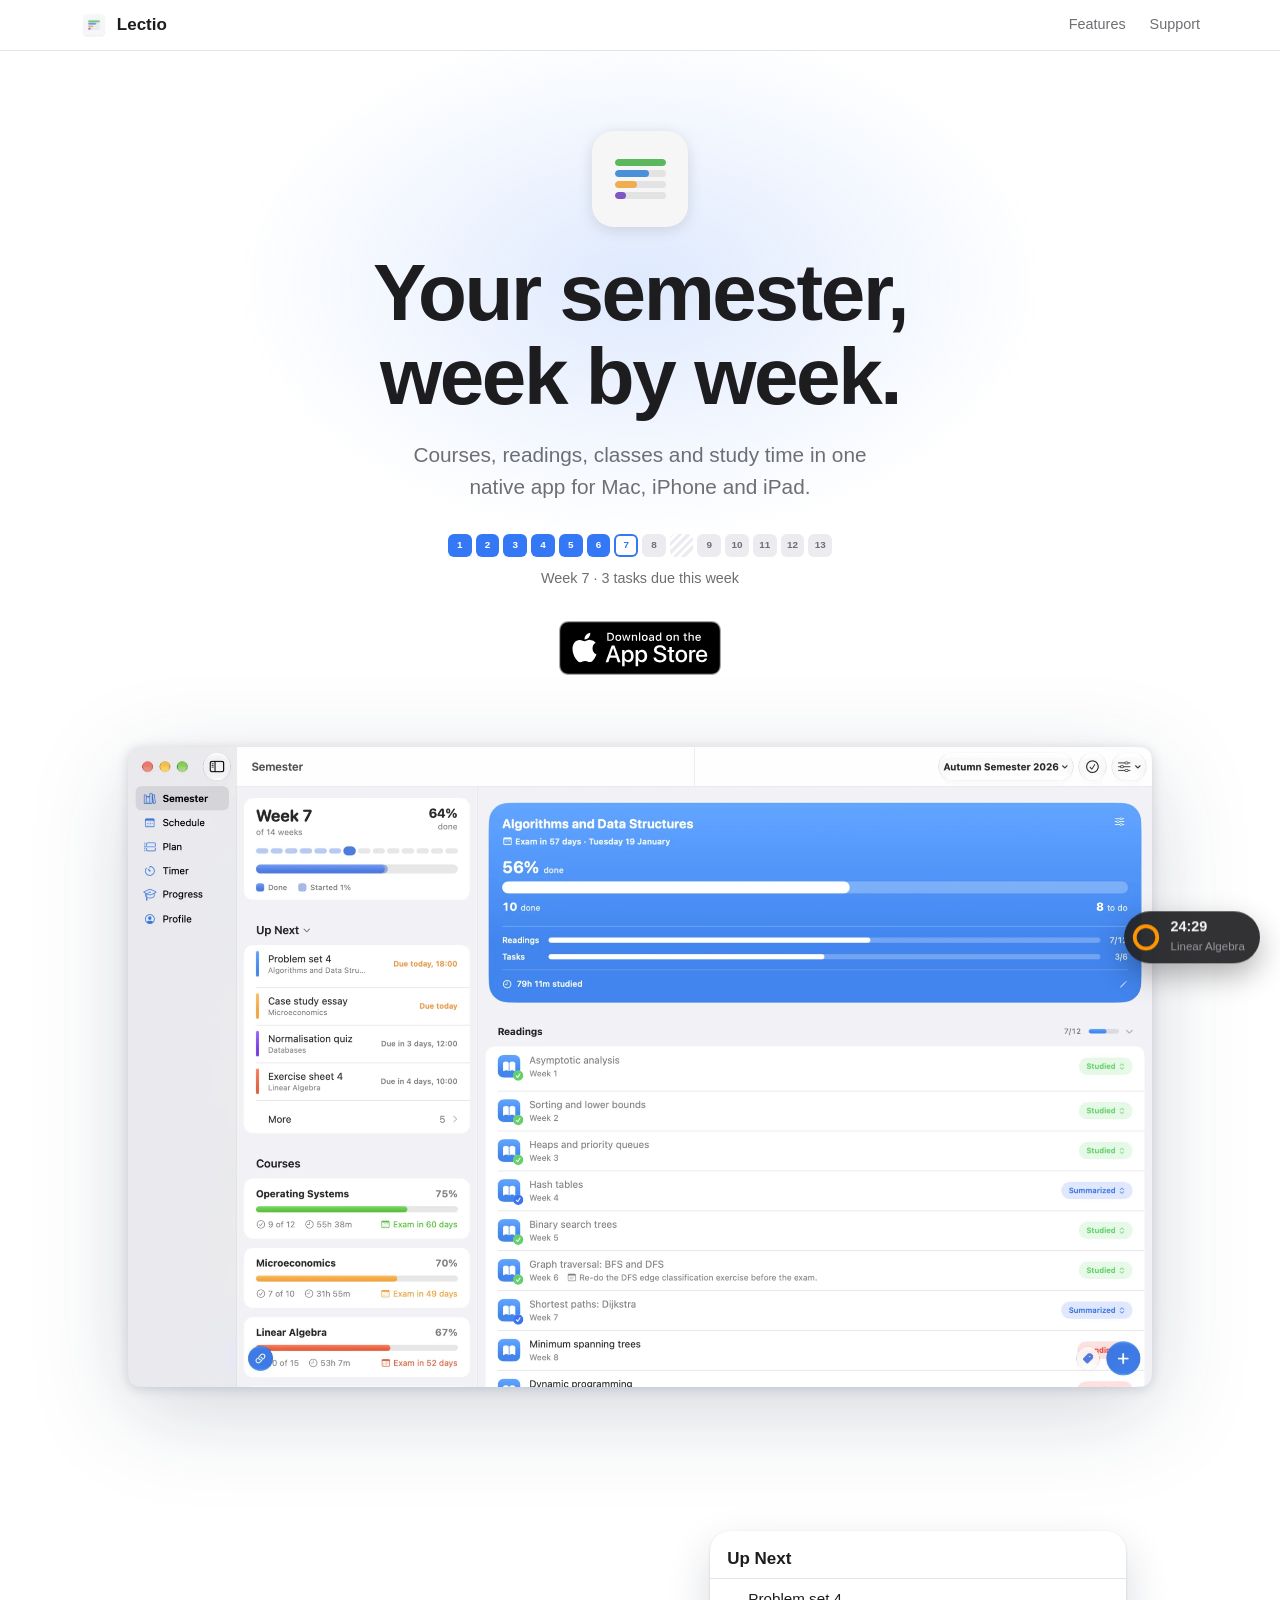
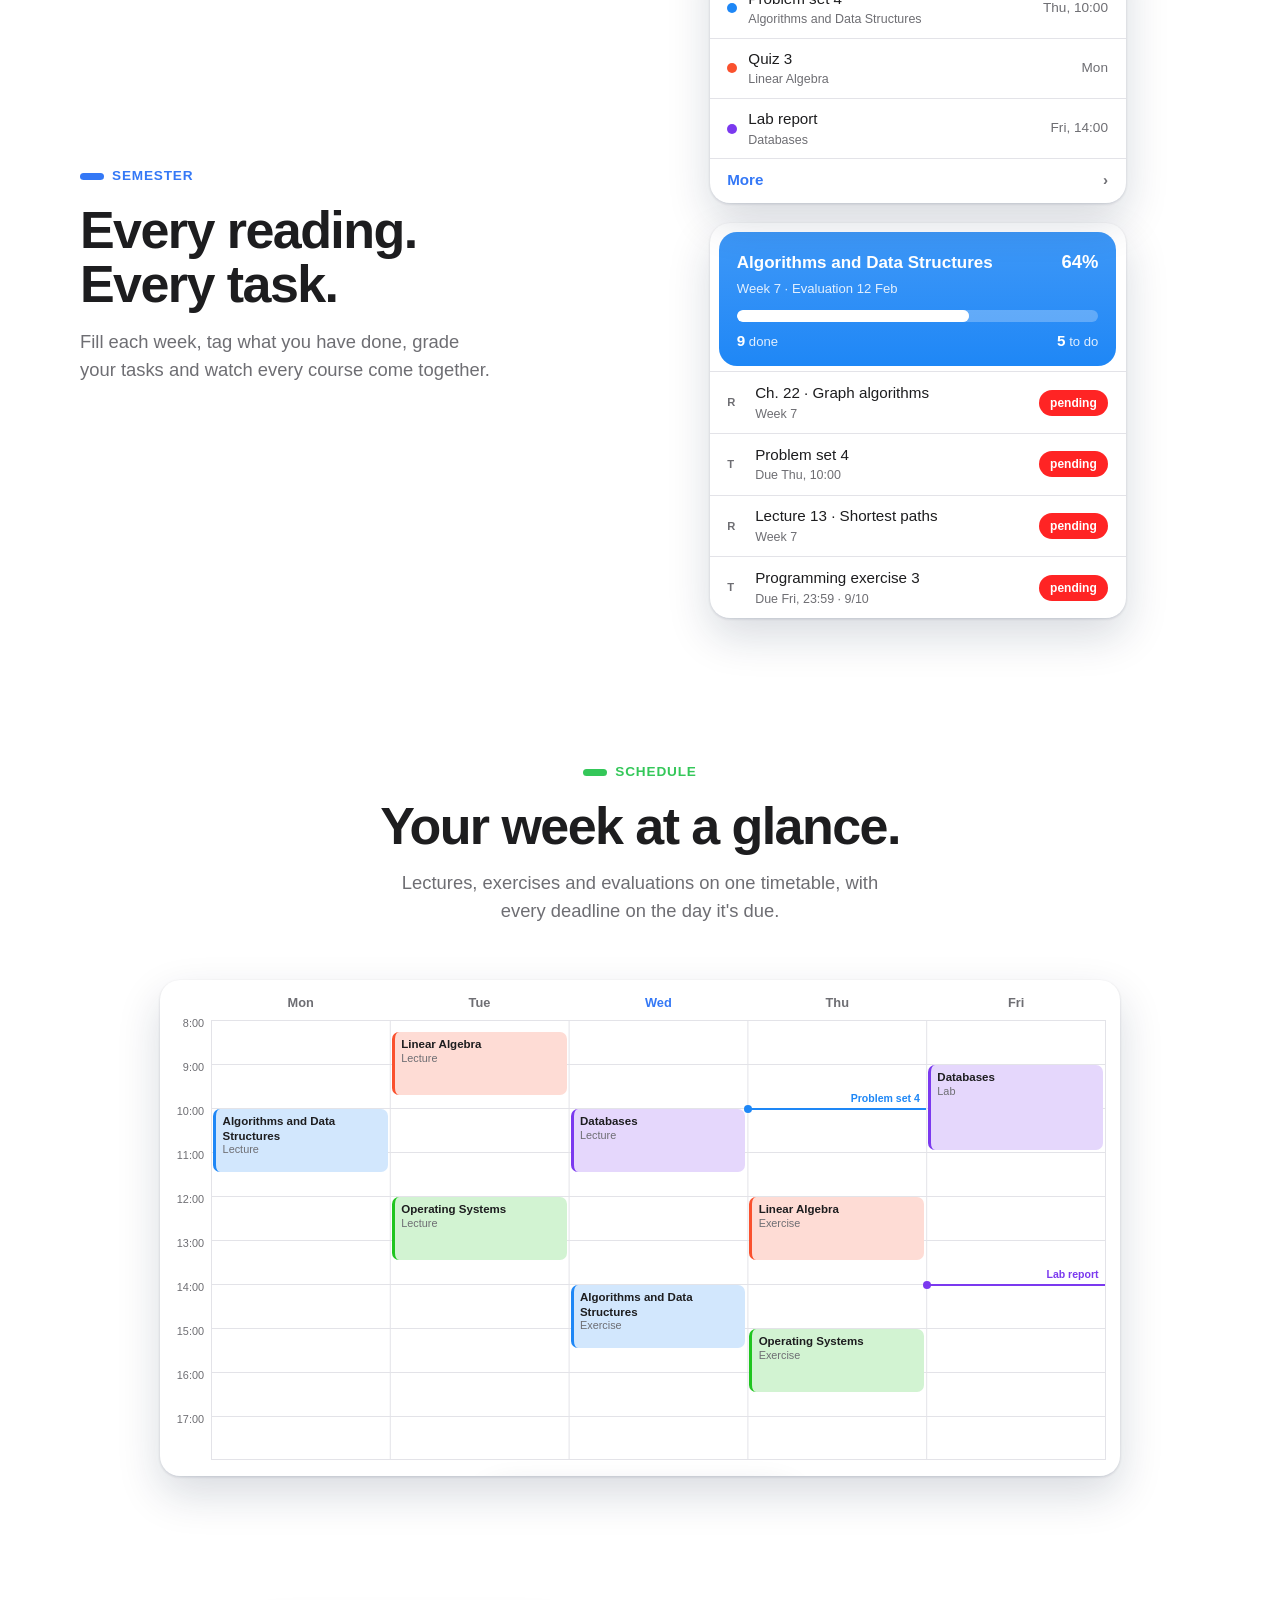
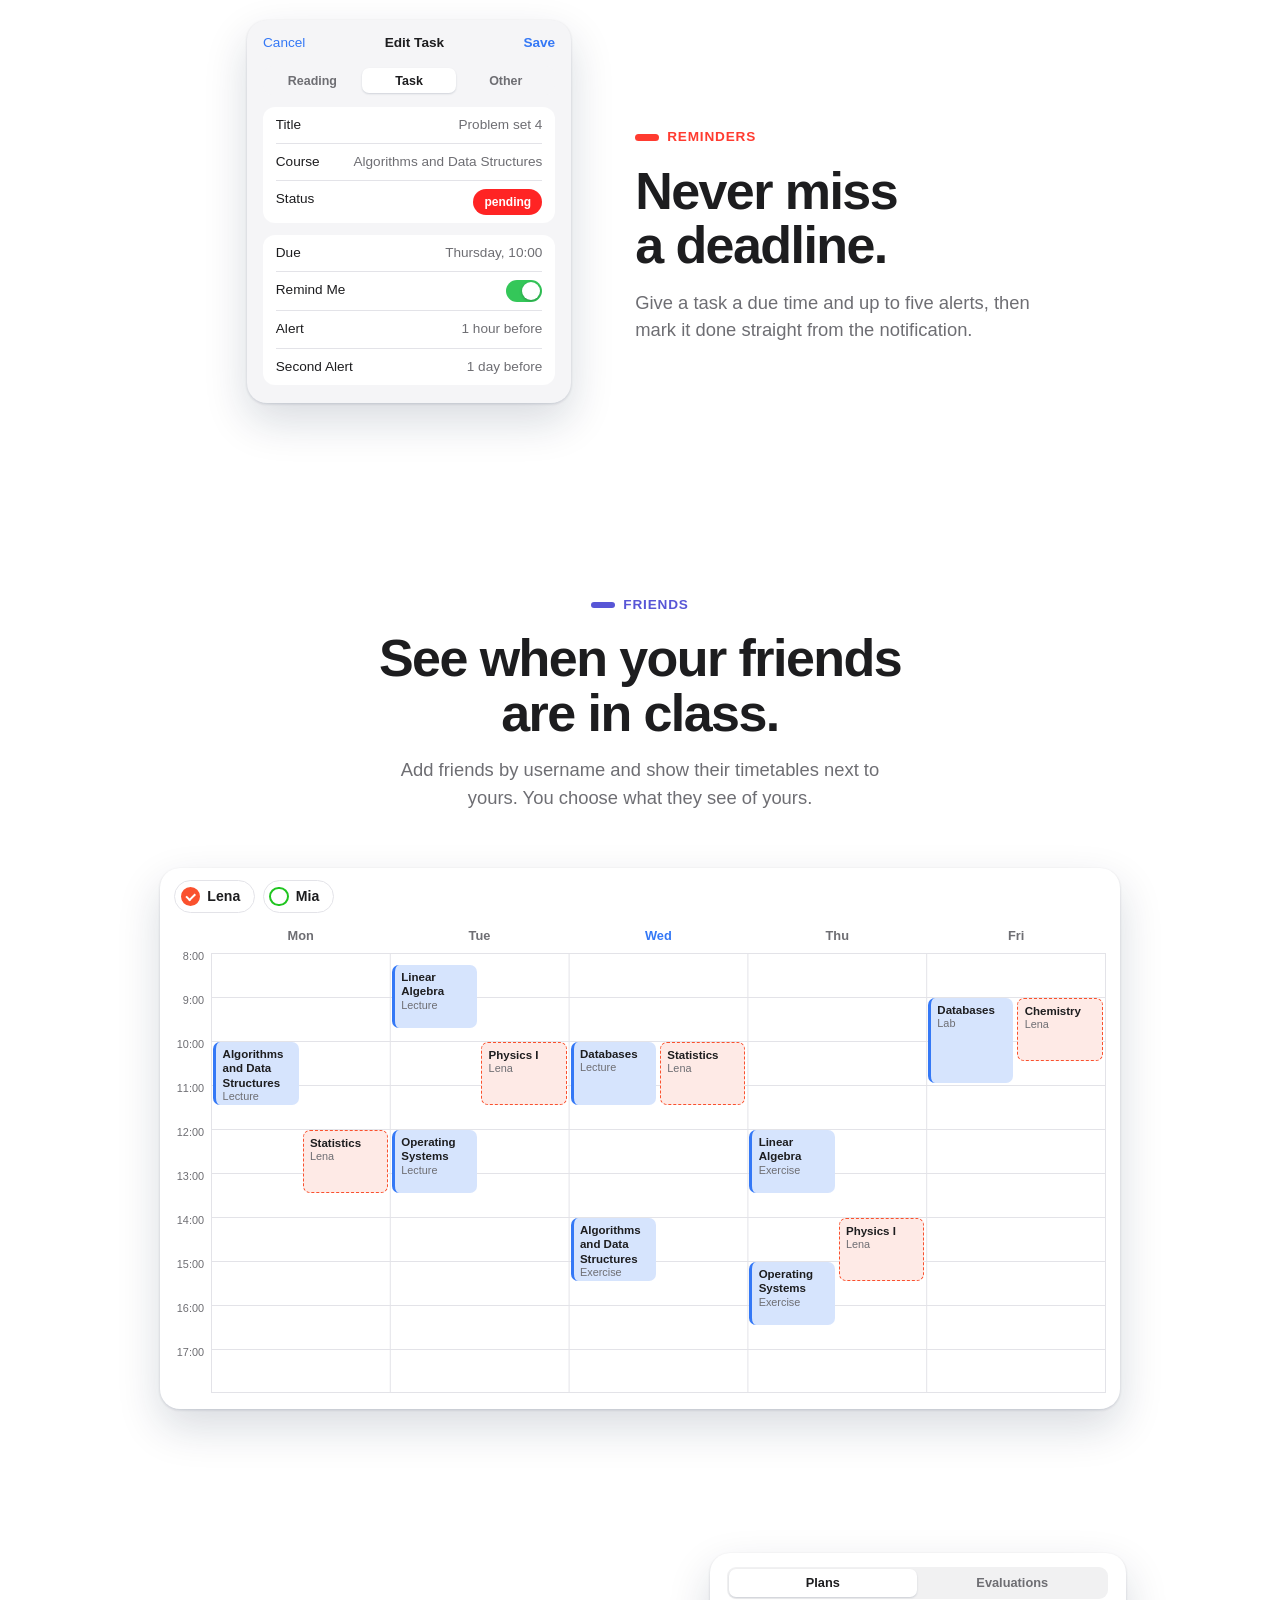
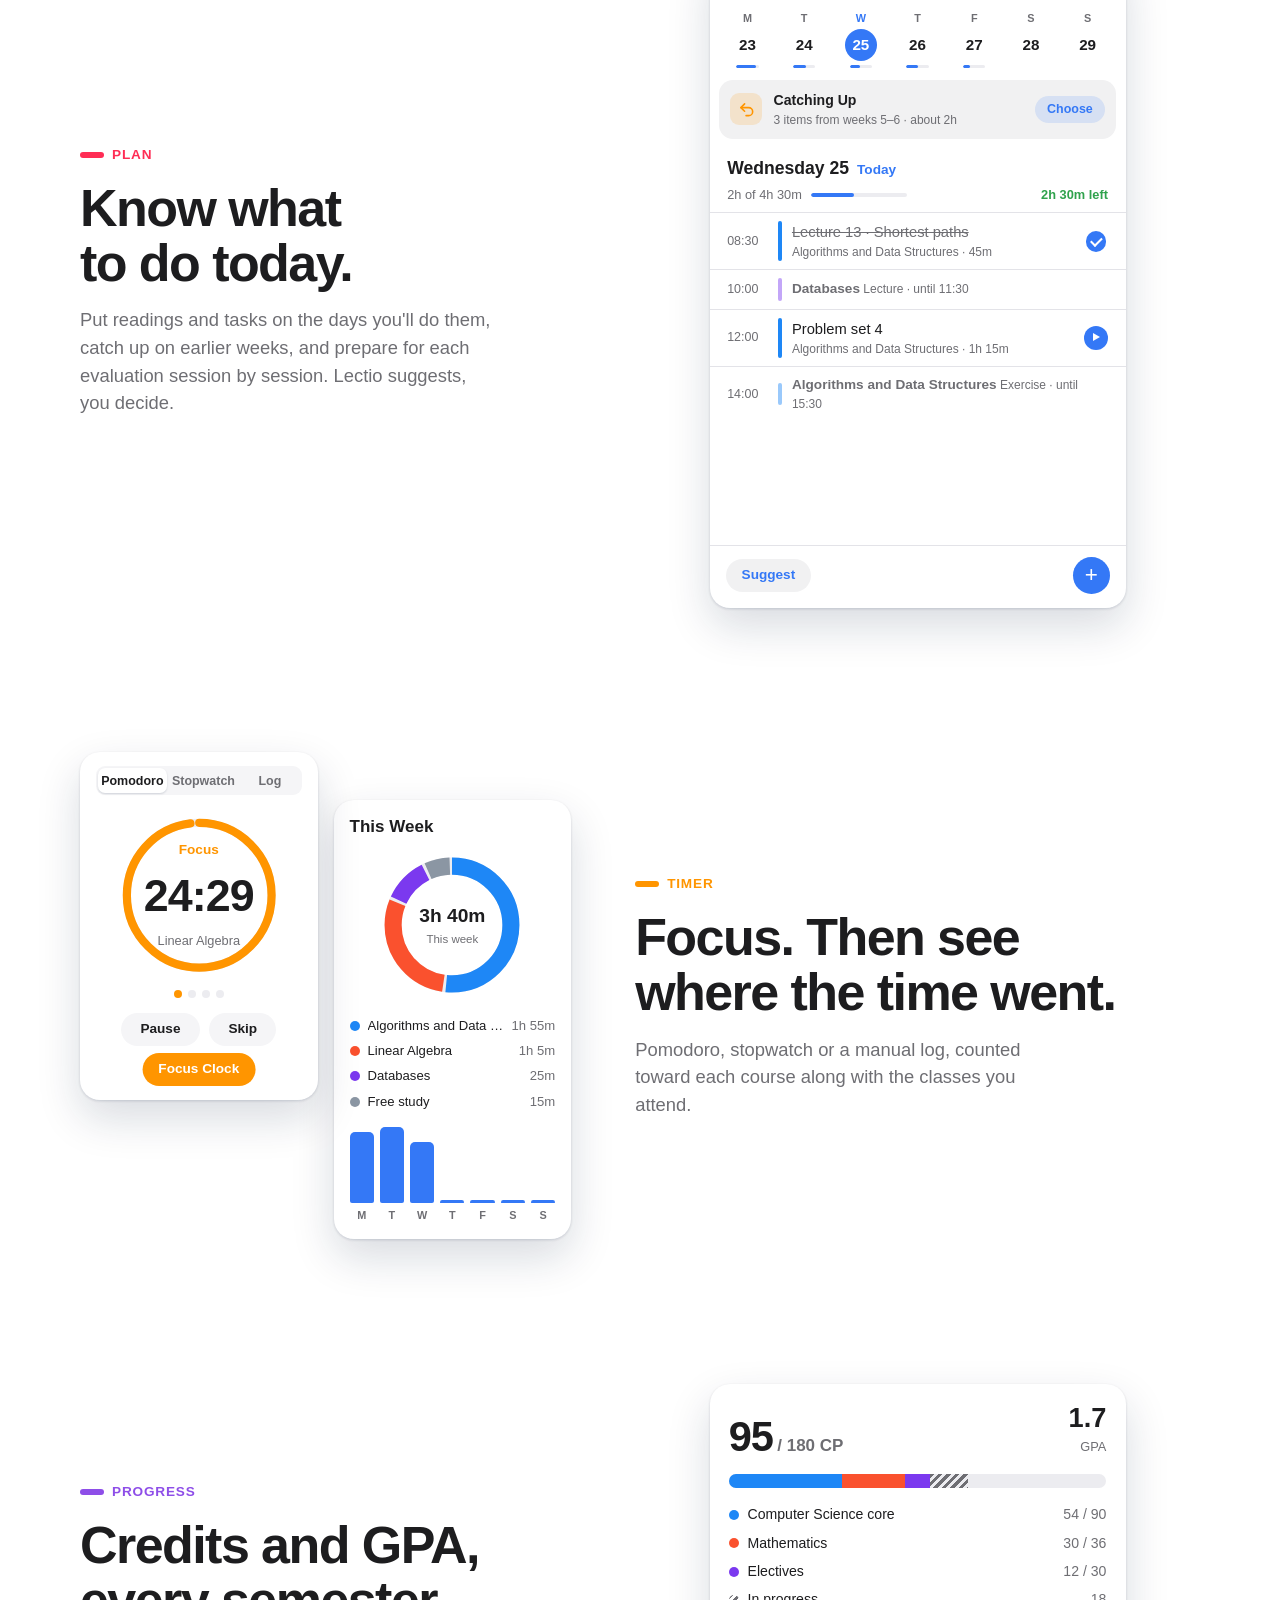
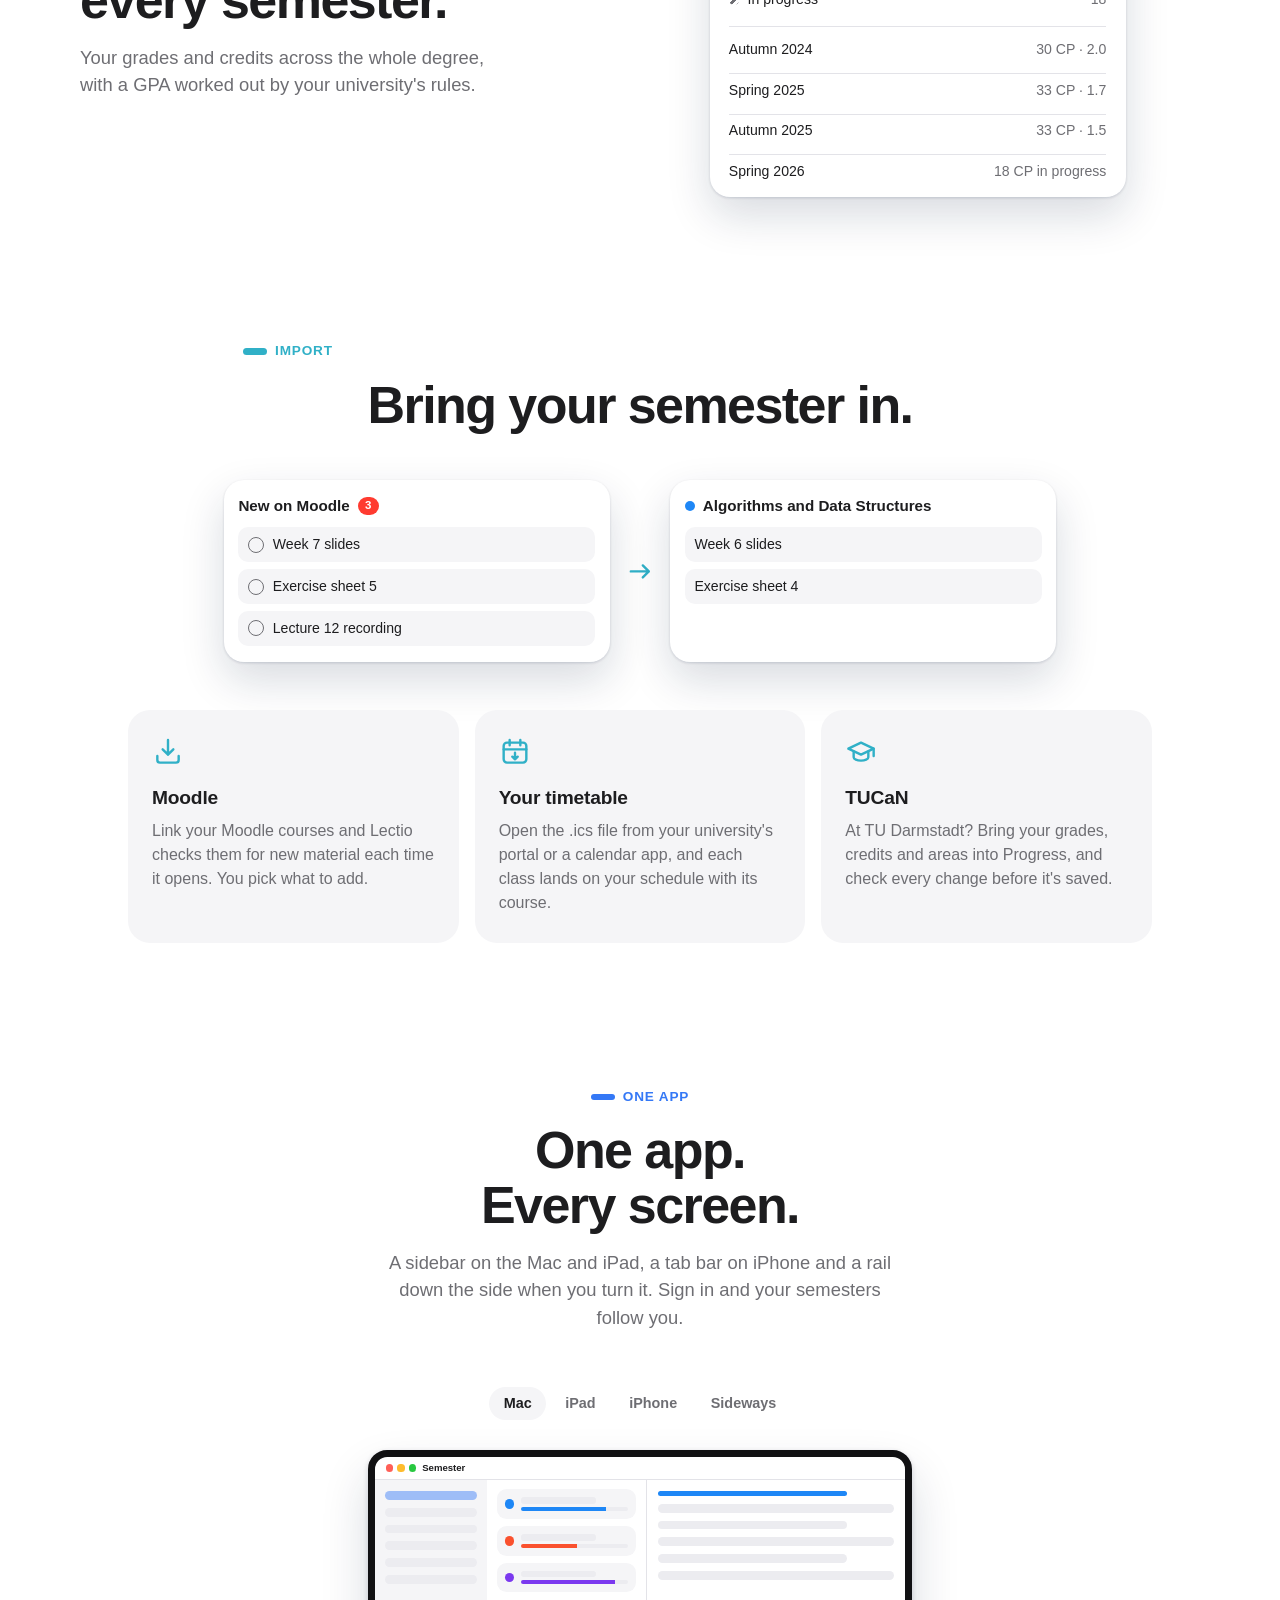
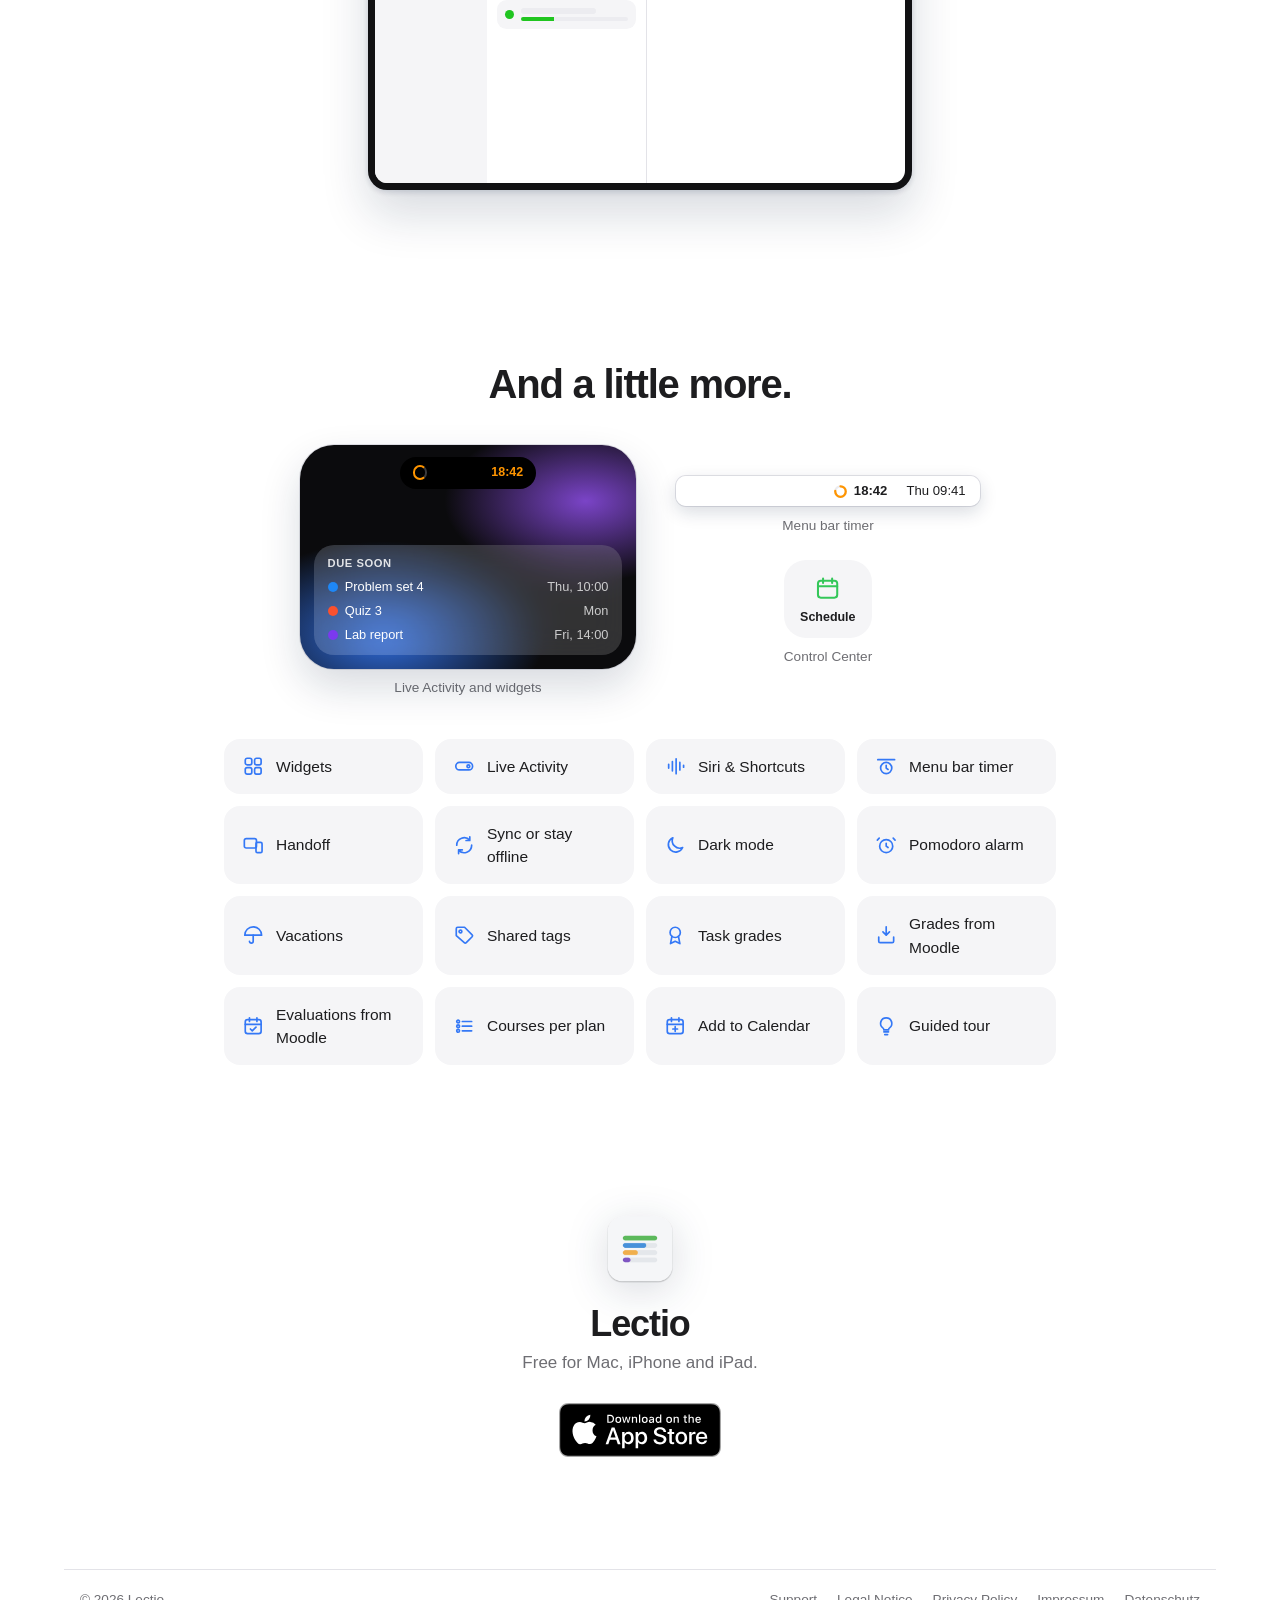
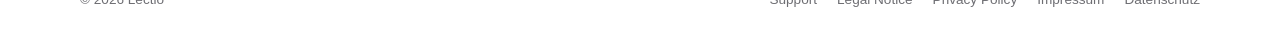
==== commit 28e529e9: "[#] draw the Plan section as 2.4.0 shows it" ====
--- a/index.html
+++ b/index.html
@@ -221,7 +221,7 @@
 <div class="visual reveal">
 <div class="card plan-card" data-tab="week">
 <p class="plan-tabs" role="group" aria-label="Show the plan's">
-<button type="button" aria-pressed="true" data-tab="week">Week</button>
+<button type="button" aria-pressed="true" data-tab="week">Plans</button>
 <button type="button" aria-pressed="false" data-tab="exams">Evaluations</button>
 </p>
 <div class="plan-panel plan-week" role="img" aria-label="Today's plan, between the day's two classes: Lecture 13 done, Problem set 4 at 12:00 up next, evaluation prep for Linear Algebra at 16:00, and Normal forms at any time. 3 hours 45 minutes of 4 hours 30 minutes planned.">
@@ -249,9 +249,8 @@
 </ul>
 <div class="plan-any" data-suggested>
 <div>
-<p class="plan-list-head">Any Time</p>
 <ul class="plan-rows">
-<li class="plan-item" style="--c: var(--databases)"><div class="plan-row"><span class="plan-time"></span><span class="plan-bar"></span><span class="plan-what"><span class="plan-title">Normal forms</span><small>Databases · 45m <span class="plan-behind">Behind</span></small></span><span class="plan-end"><span class="plan-check"></span><span class="plan-start"></span></span></div></li>
+<li class="plan-item" style="--c: var(--databases)"><div class="plan-row"><span class="plan-time">Any time</span><span class="plan-bar"></span><span class="plan-what"><span class="plan-title">Normal forms</span><small>Databases · 45m <span class="plan-behind">Behind</span></small></span><span class="plan-end"><span class="plan-check"></span><span class="plan-start"></span></span></div></li>
 </ul>
 </div>
 </div>
--- a/style.css
+++ b/style.css
@@ -1665,6 +1665,7 @@
     padding: 0.4rem 1rem;
     border-radius: 999px;
     background: var(--fill);
+    color: var(--accent);
     font-size: 0.85rem;
     font-weight: 600;
     transition: transform 0.2s var(--ease-pop), background 0.2s;
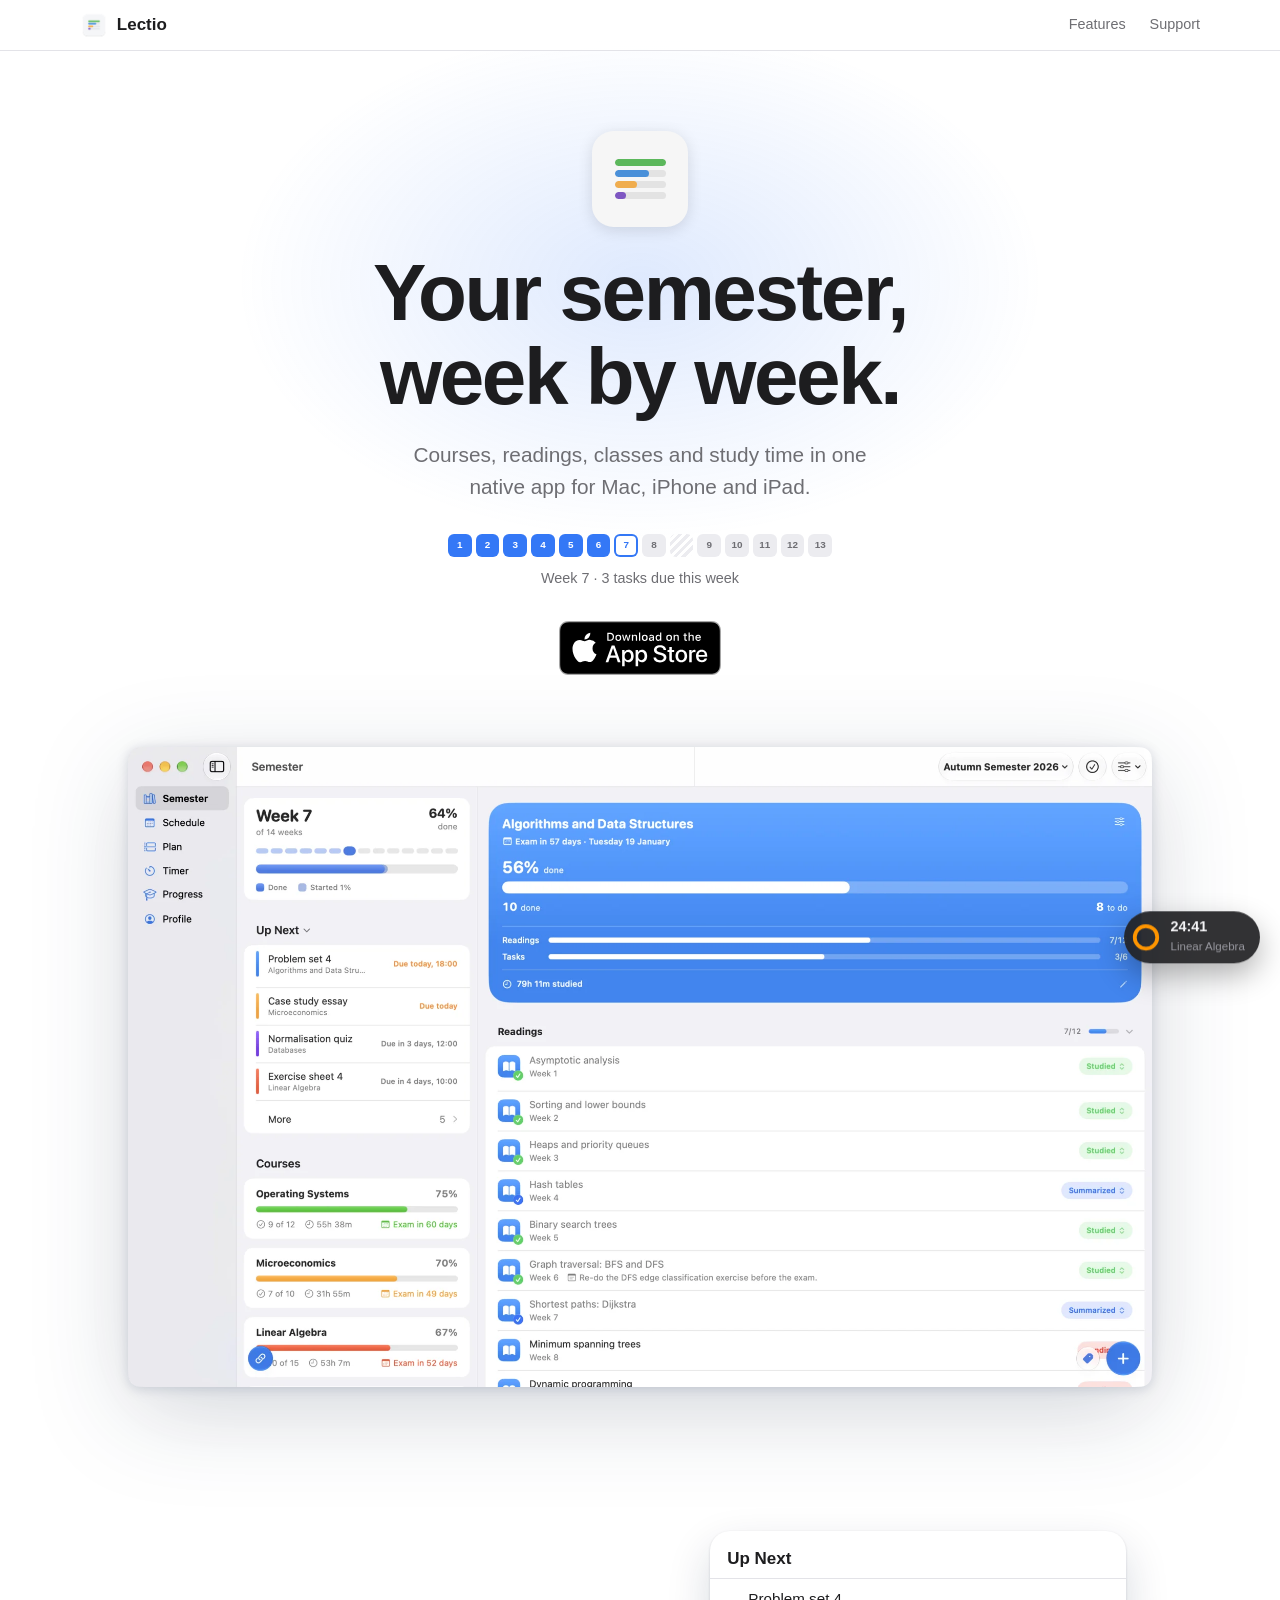
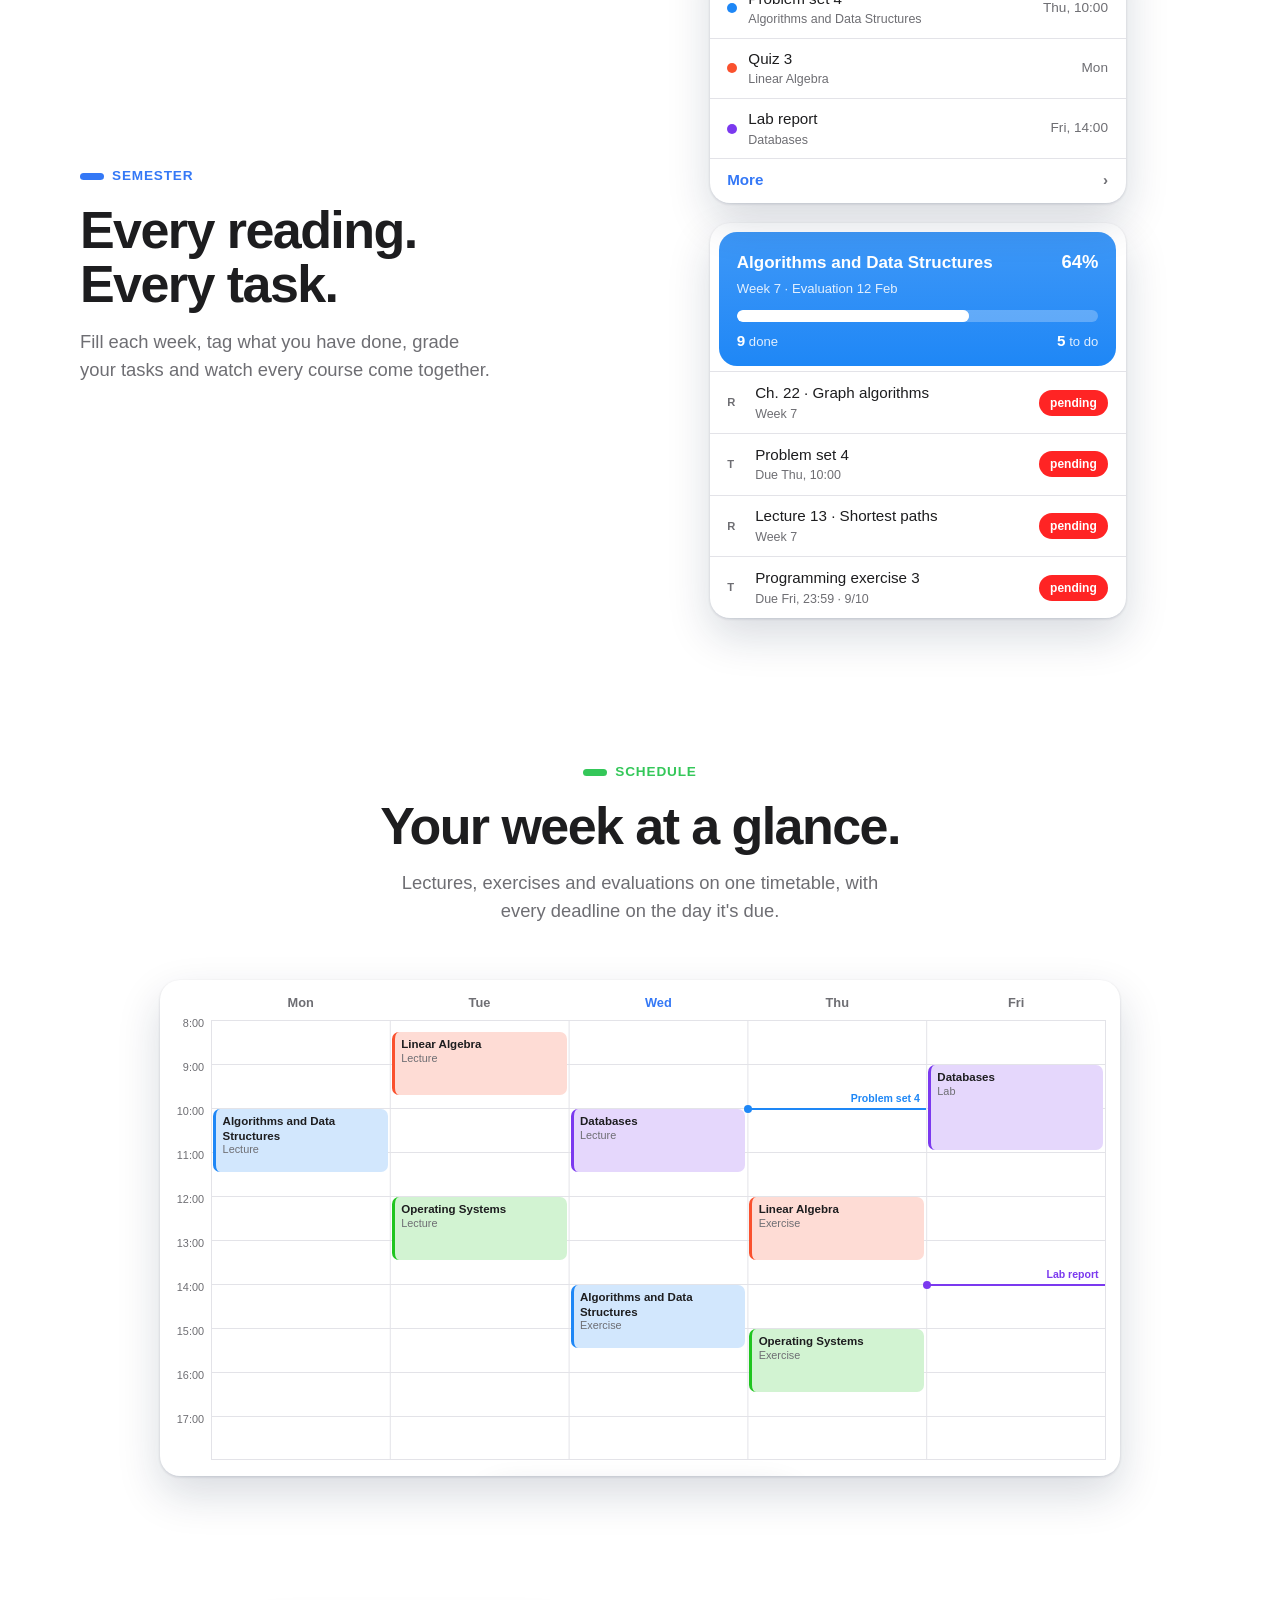
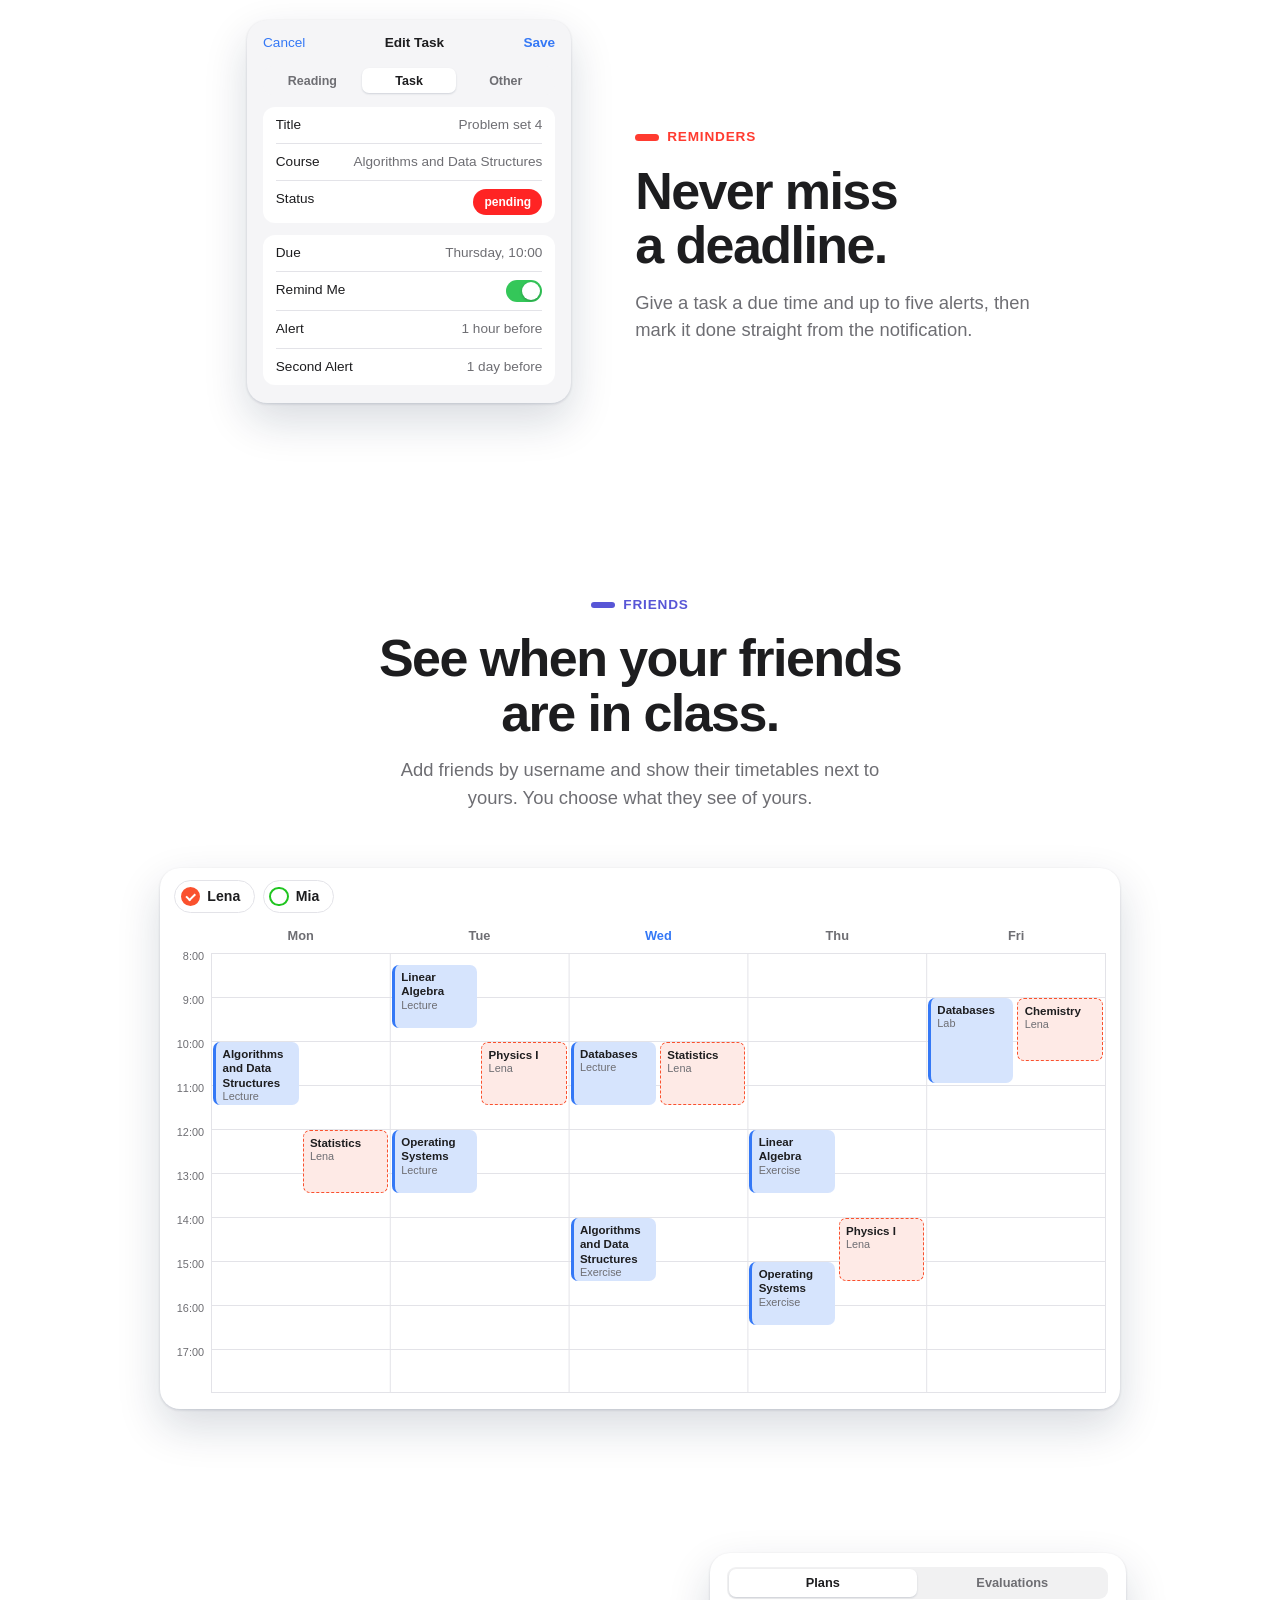
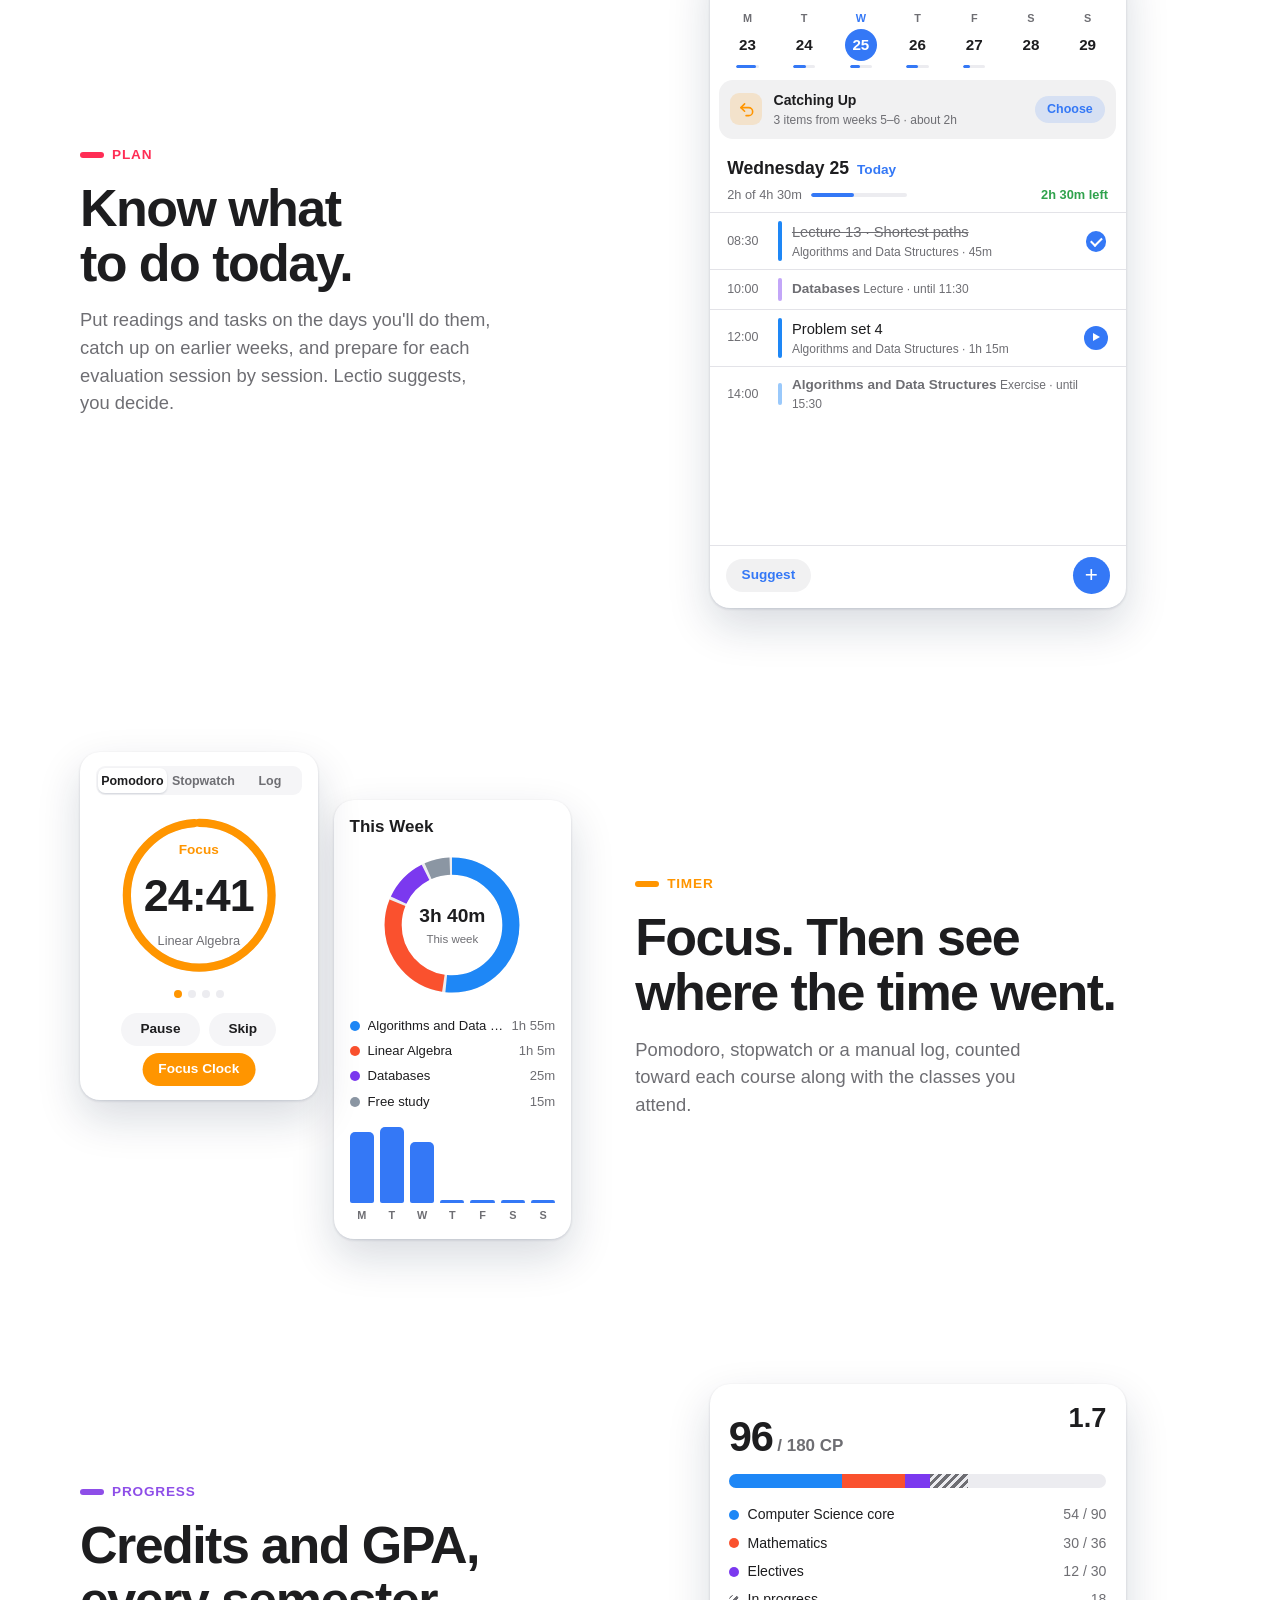
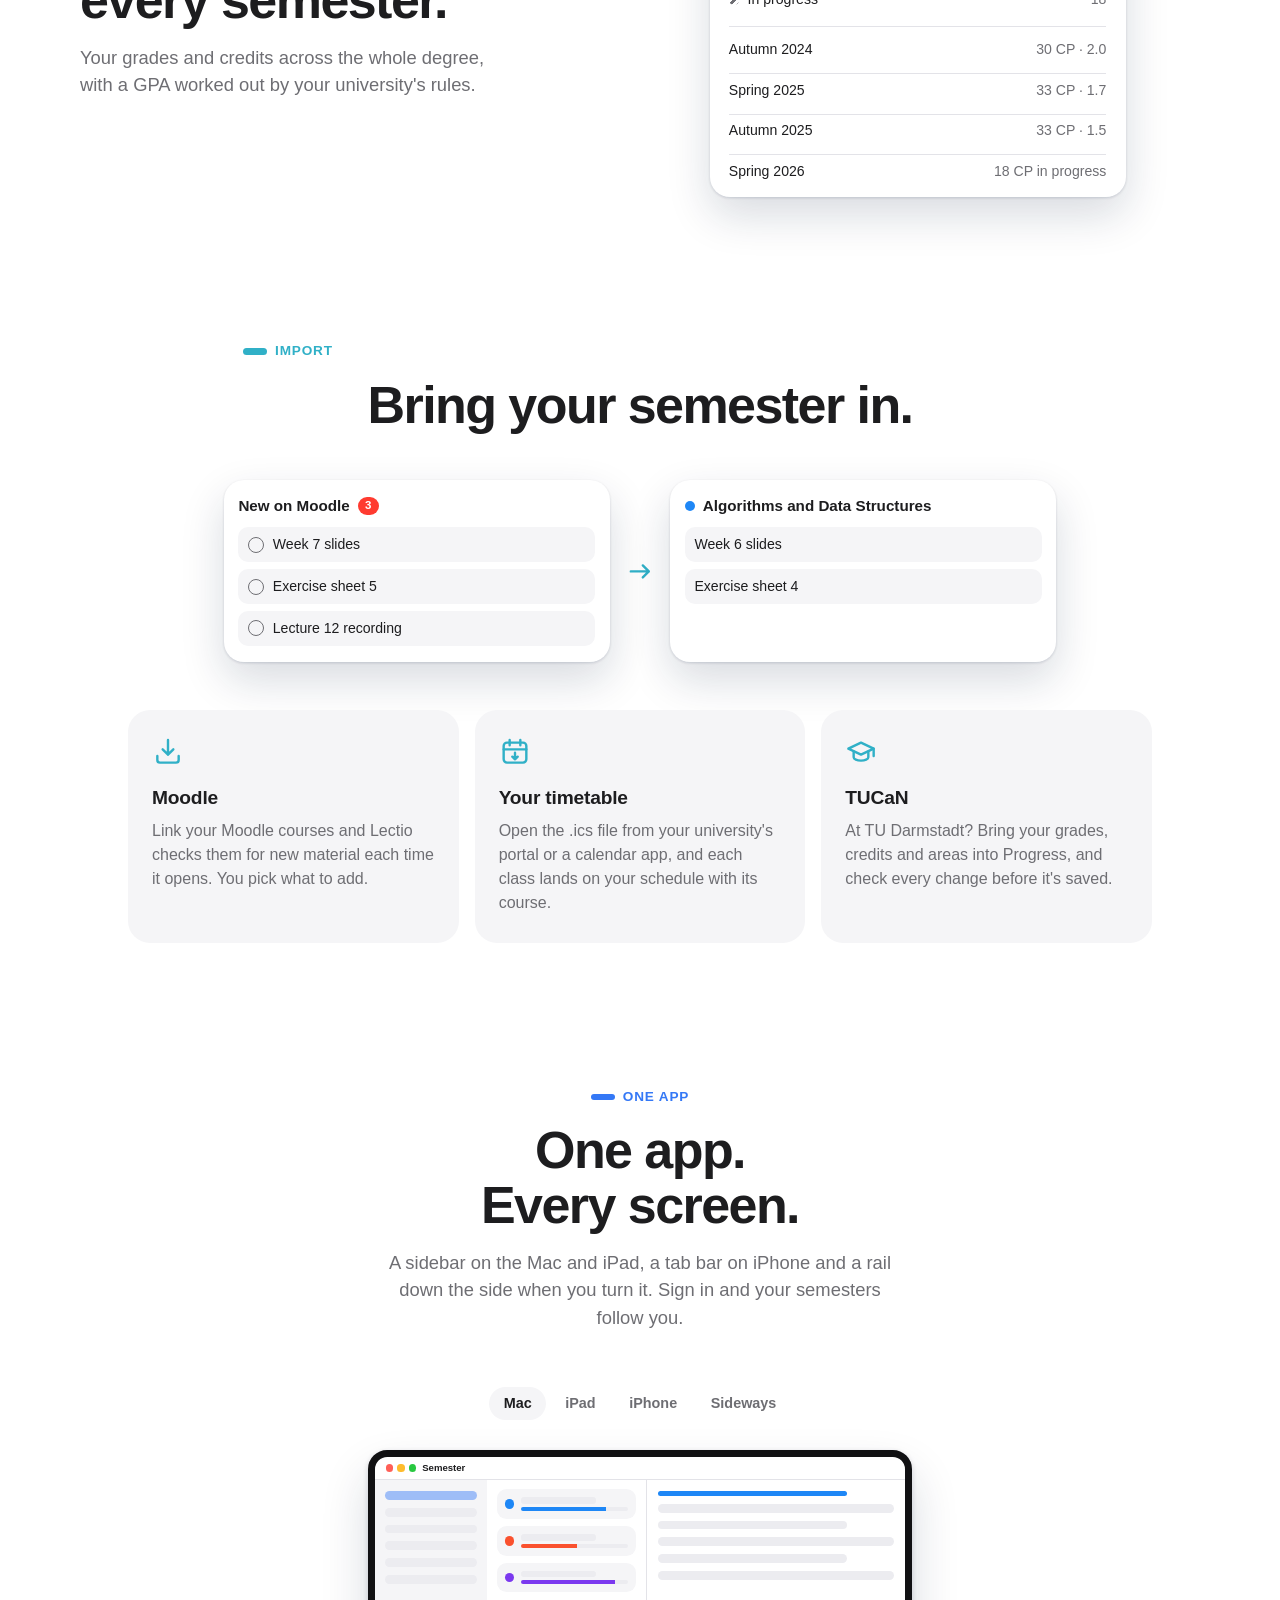
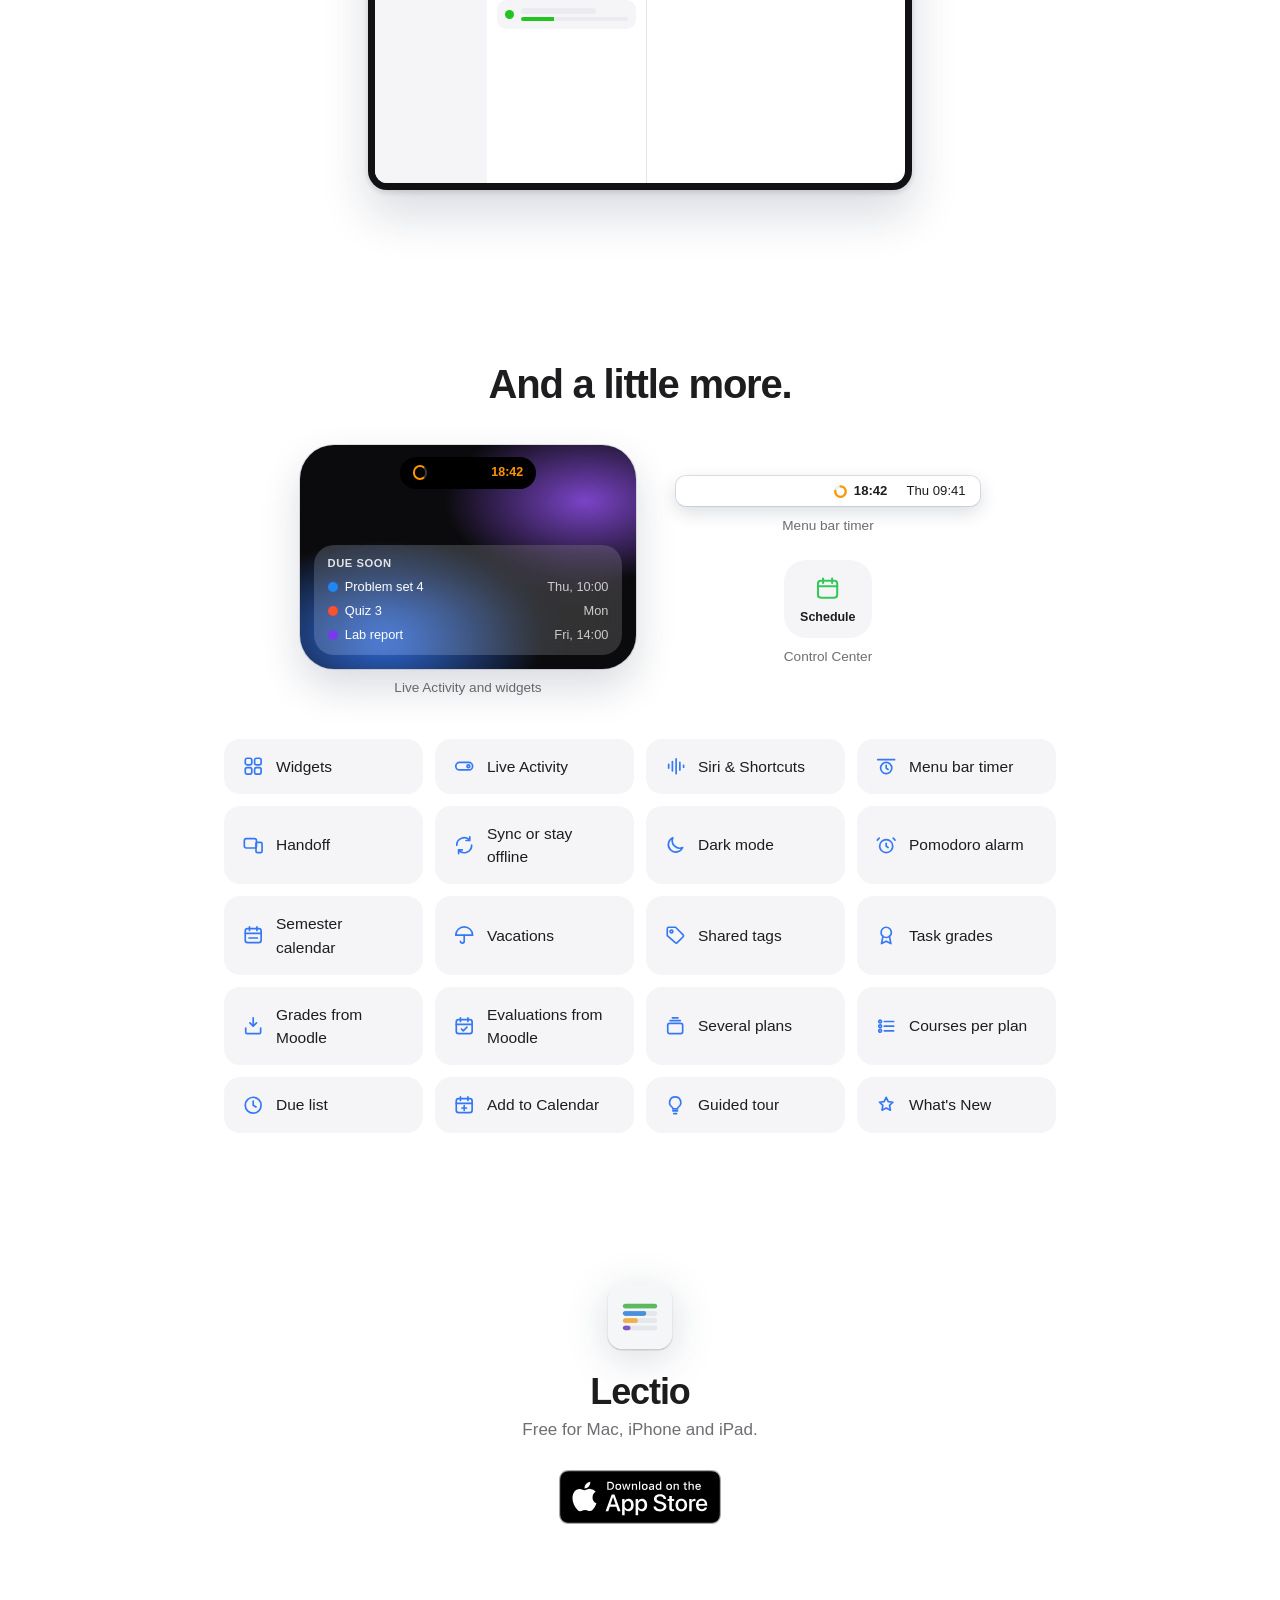
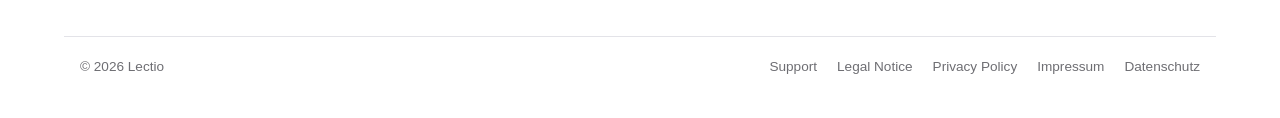
==== commit 5b3dfd5f: "[+] add several plans, the semester calendar, the Due list and What's New to And a little more" ====
--- a/index.html
+++ b/index.html
@@ -469,14 +469,18 @@
 <li><svg viewBox="0 0 24 24" aria-hidden="true"><path d="M20 12a8 8 0 0 1-14 5.3M4 12a8 8 0 0 1 14-5.3M18 3v4h-4M6 21v-4h4"/></svg>Sync or stay offline</li>
 <li><svg viewBox="0 0 24 24" aria-hidden="true"><path d="M20 14.5A8 8 0 0 1 9.5 4a8 8 0 1 0 10.5 10.5z"/></svg>Dark mode</li>
 <li><svg viewBox="0 0 24 24" aria-hidden="true"><circle cx="12" cy="13" r="7"/><path d="M12 10v3l2 1.5M4.5 4.5 2.5 6.5M19.5 4.5l2 2"/></svg>Pomodoro alarm</li>
+<li><svg viewBox="0 0 24 24" aria-hidden="true"><rect x="3.5" y="5" width="17" height="15" rx="2.5"/><path d="M3.5 10h17M8 3v4M16 3v4M7.5 15h9"/></svg>Semester calendar</li>
 <li><svg viewBox="0 0 24 24" aria-hidden="true"><path d="M3 12a9 9 0 0 1 18 0z"/><path d="M12 12v6.5a2 2 0 0 1-4 0"/></svg>Vacations</li>
 <li><svg viewBox="0 0 24 24" aria-hidden="true"><path d="M3.5 12.4V5a1.5 1.5 0 0 1 1.5-1.5h7.4l8.1 8.1a1.5 1.5 0 0 1 0 2.1l-6.3 6.3a1.5 1.5 0 0 1-2.1 0z"/><circle cx="8" cy="8" r="1.5"/></svg>Shared tags</li>
 <li><svg viewBox="0 0 24 24" aria-hidden="true"><circle cx="12" cy="9" r="5.5"/><path d="M8.5 13.3 7 21l5-2.5 5 2.5-1.5-7.7"/></svg>Task grades</li>
 <li><svg viewBox="0 0 24 24" aria-hidden="true"><path d="M12 3v9M8.5 8.5 12 12l3.5-3.5"/><path d="M4 14v4.5A1.5 1.5 0 0 0 5.5 20h13a1.5 1.5 0 0 0 1.5-1.5V14"/></svg>Grades from Moodle</li>
 <li><svg viewBox="0 0 24 24" aria-hidden="true"><rect x="3.5" y="5" width="17" height="15" rx="2.5"/><path d="M3.5 10h17M8 3v4M16 3v4M9 15l2 2 4-4"/></svg>Evaluations from Moodle</li>
+<li><svg viewBox="0 0 24 24" aria-hidden="true"><rect x="4" y="9" width="16" height="11" rx="2"/><path d="M6.5 6h11M9 3h6"/></svg>Several plans</li>
 <li><svg viewBox="0 0 24 24" aria-hidden="true"><circle cx="5.5" cy="7" r="1.5"/><circle cx="5.5" cy="12" r="1.5"/><circle cx="5.5" cy="17" r="1.5"/><path d="M10 7h10M10 12h10M10 17h10"/></svg>Courses per plan</li>
+<li><svg viewBox="0 0 24 24" aria-hidden="true"><circle cx="12" cy="12" r="8.5"/><path d="M12 7.5V12l3 2"/></svg>Due list</li>
 <li><svg viewBox="0 0 24 24" aria-hidden="true"><rect x="3.5" y="5" width="17" height="15" rx="2.5"/><path d="M3.5 10h17M8 3v4M16 3v4M12 12.5v5M9.5 15h5"/></svg>Add to Calendar</li>
 <li><svg viewBox="0 0 24 24" aria-hidden="true"><path d="M9.5 18h5M10.5 21h3"/><path d="M12 3a6 6 0 0 0-3.6 10.8c.7.5 1.1 1.3 1.1 2.2h5c0-.9.4-1.7 1.1-2.2A6 6 0 0 0 12 3z"/></svg>Guided tour</li>
+<li><svg viewBox="0 0 24 24" aria-hidden="true"><path d="M12 3.5l2.2 4.6 5 .7-3.6 3.5.9 5-4.5-2.4-4.5 2.4.9-5-3.6-3.5 5-.7z"/></svg>What's New</li>
 </ul>
 </section>
 
